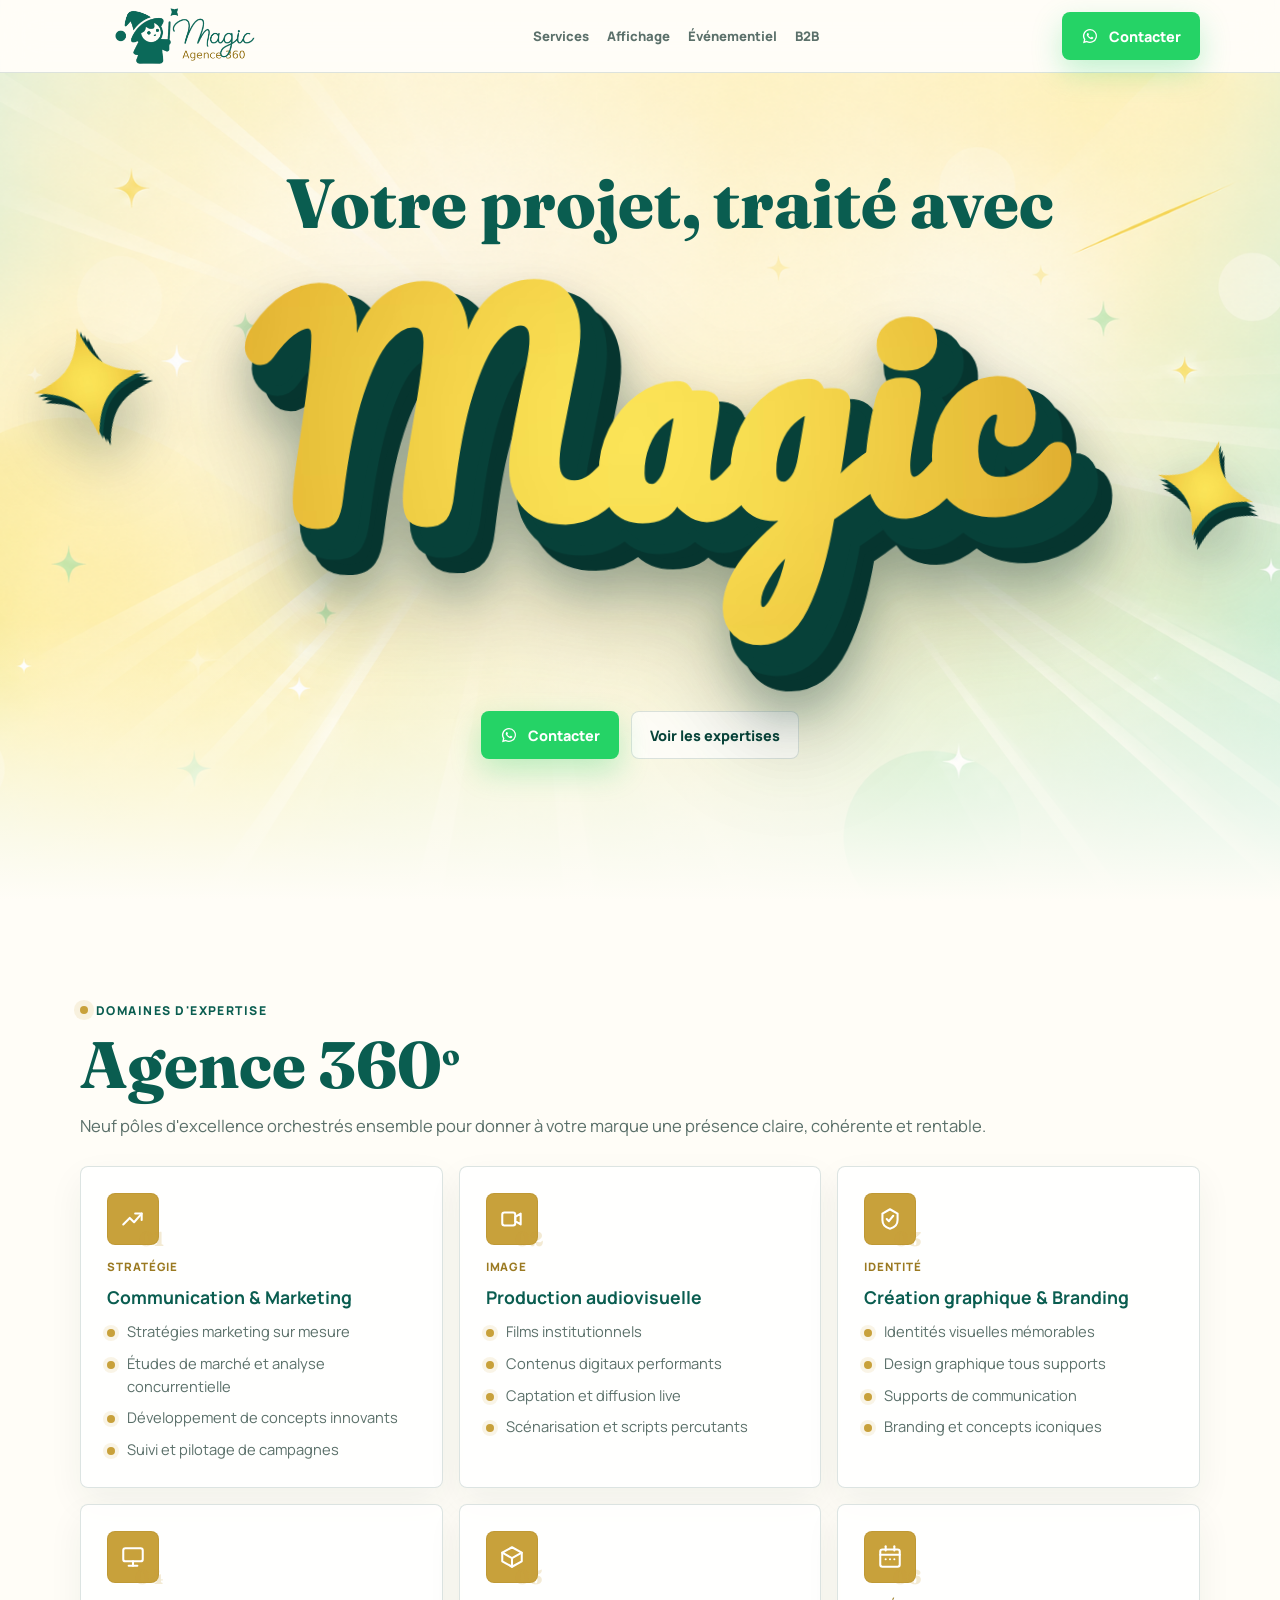
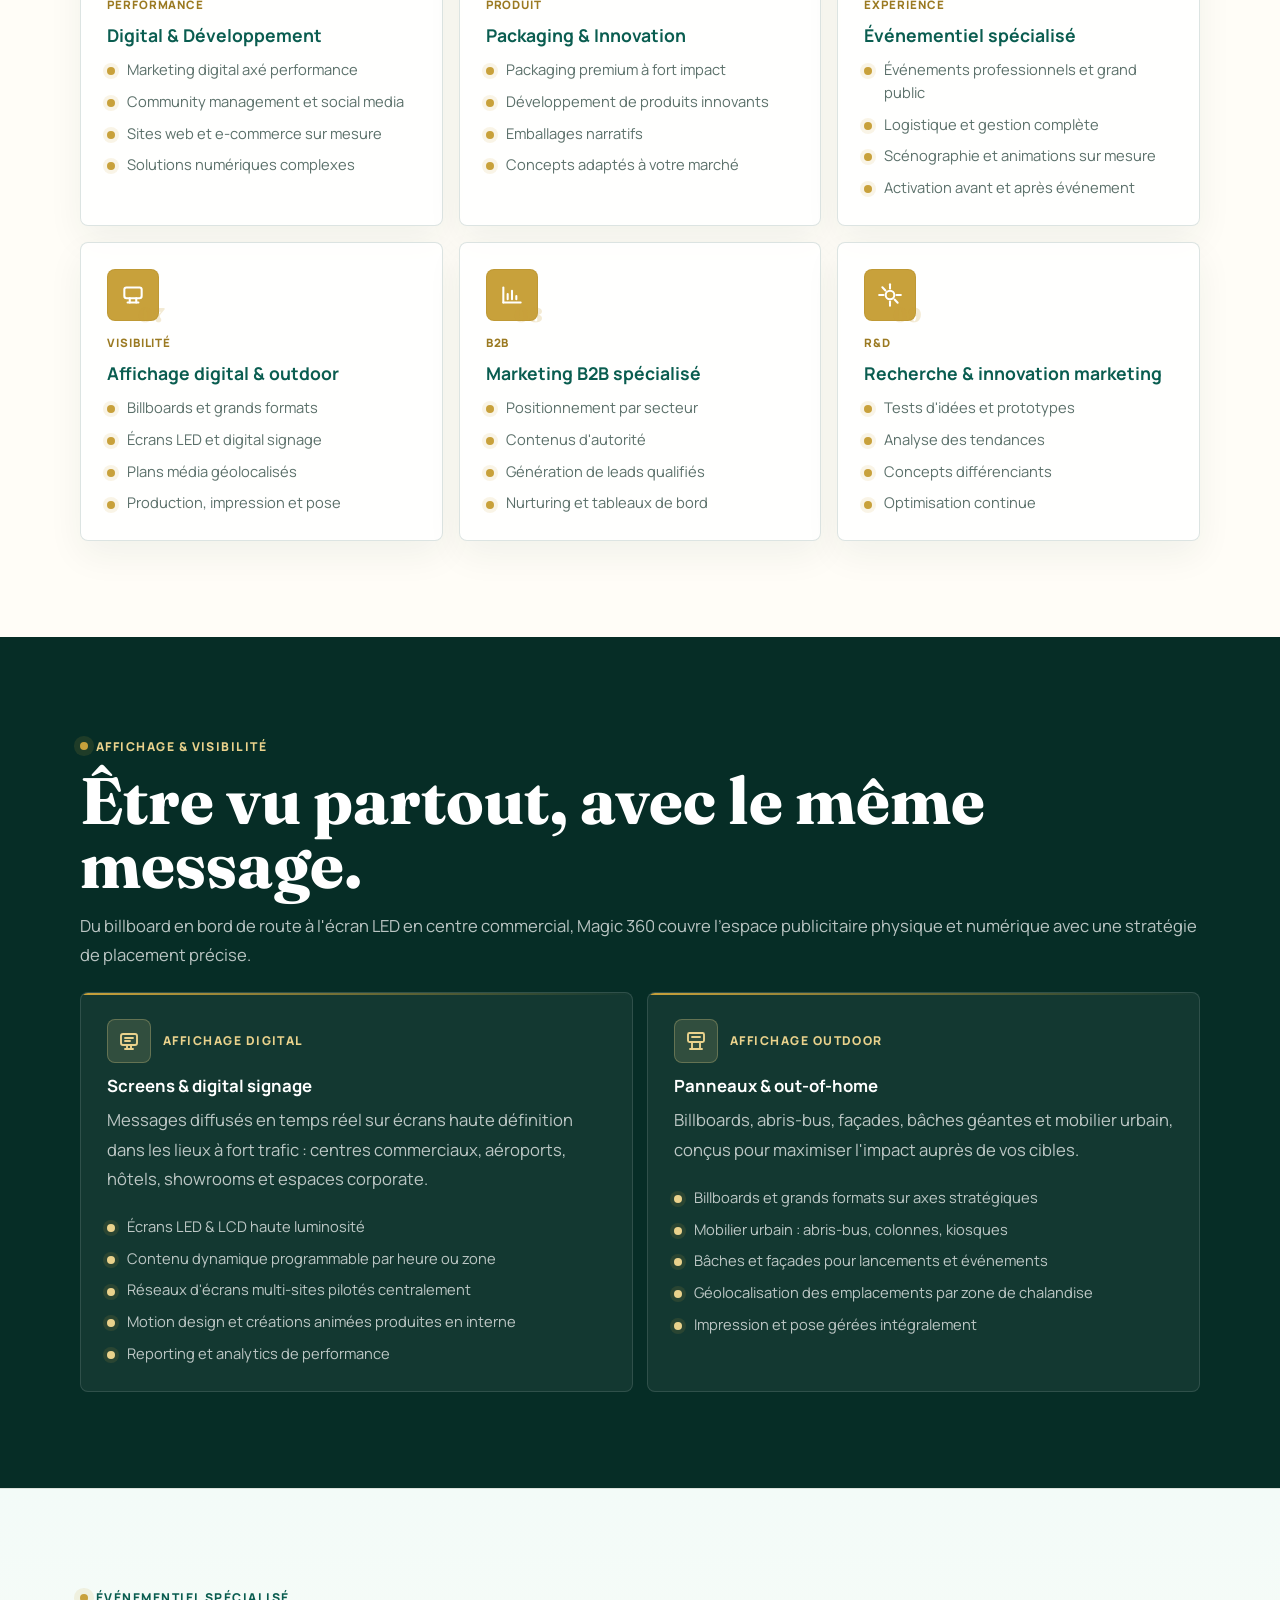
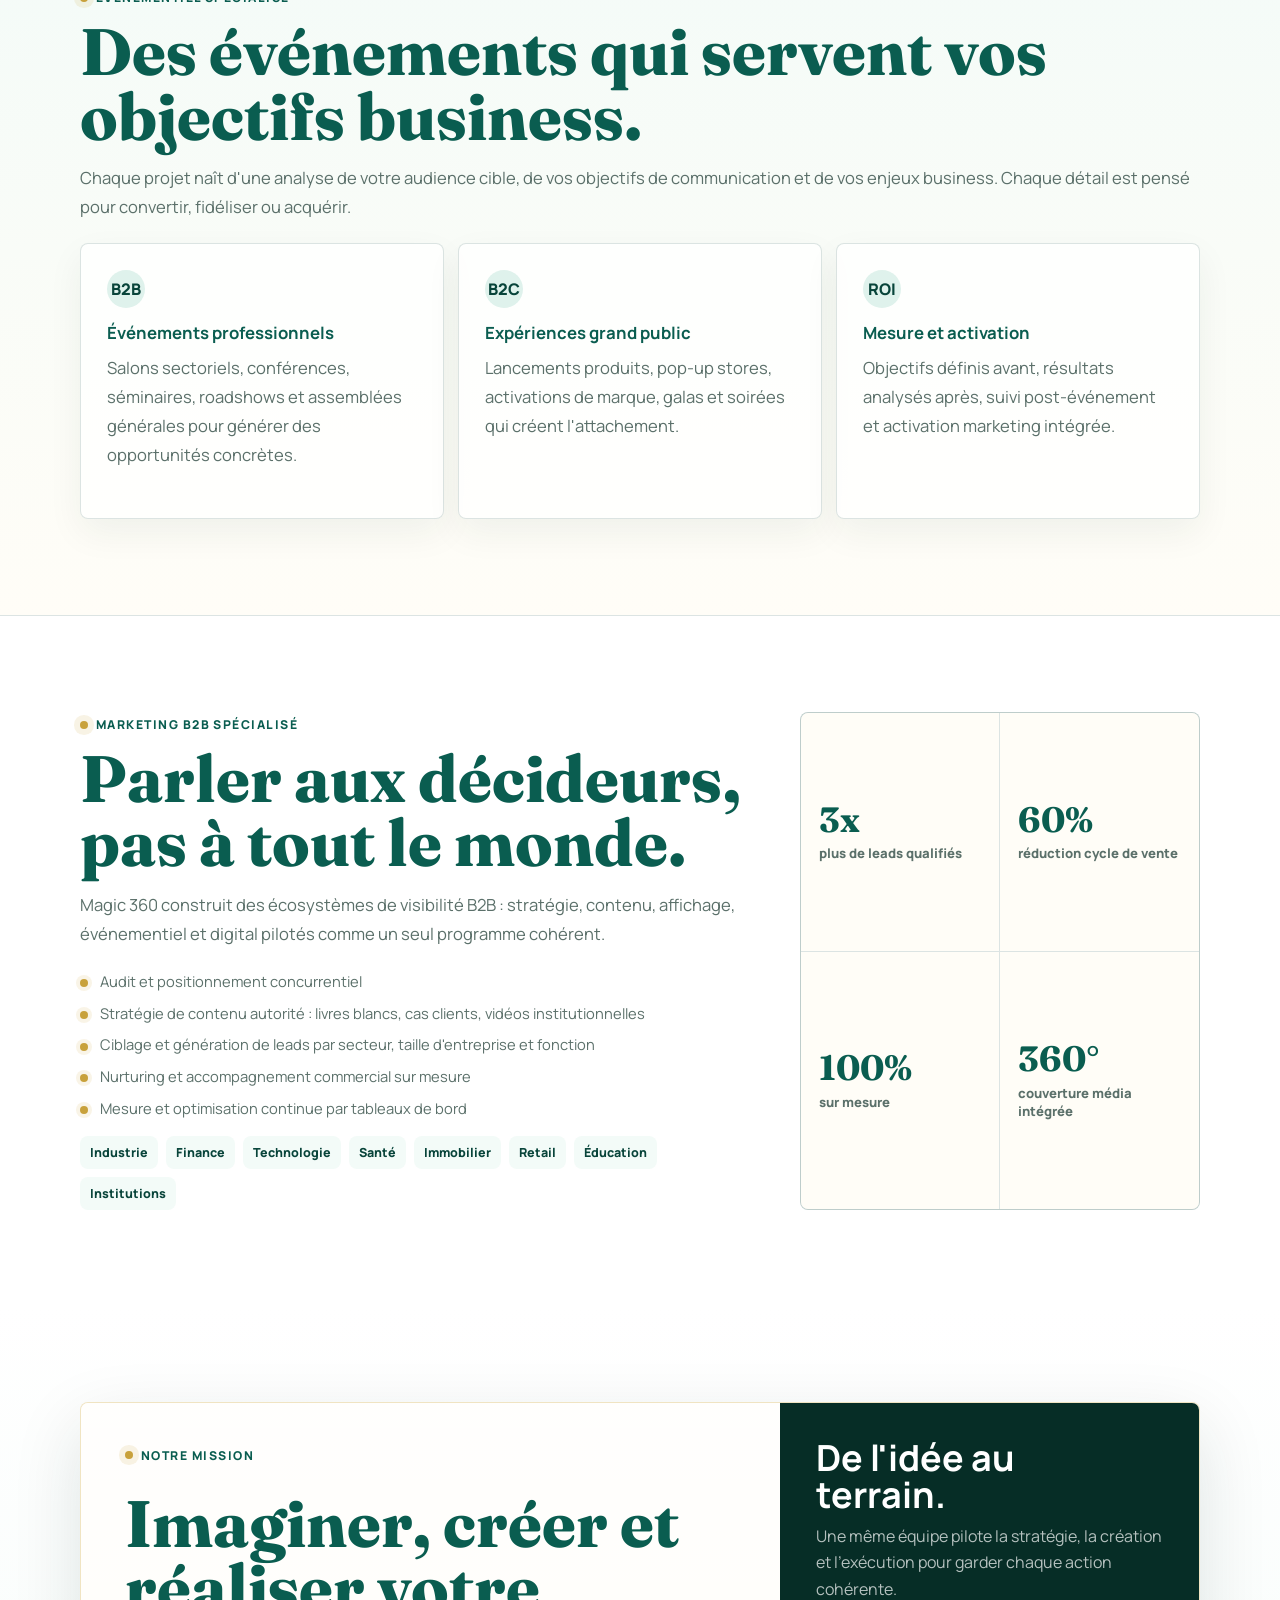
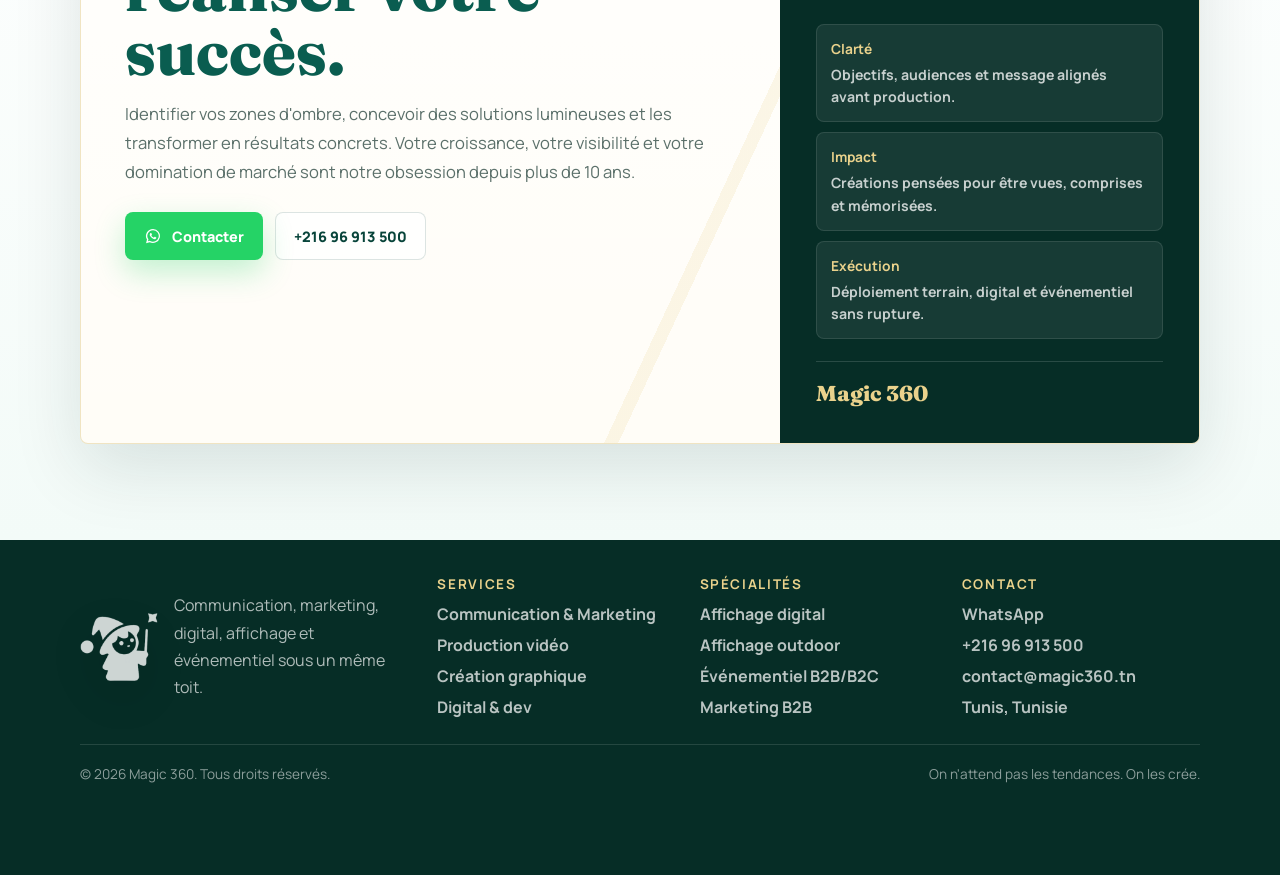
==== index.html @ 53478be8 "Initial Magic agency site" ====
<!DOCTYPE html>
<html lang="fr">
<head>
  <meta charset="UTF-8">
  <meta name="viewport" content="width=device-width, initial-scale=1.0">
  <title>Magic 360 | Agence communication, marketing et événementiel en Tunisie</title>
  <meta name="description" content="Magic 360 accompagne les marques en Tunisie avec communication, marketing, digital, affichage, événementiel, packaging et R&D marketing sous un même toit.">
  <link rel="icon" type="image/png" href="magiclogo.png">
  <link rel="apple-touch-icon" href="magiclogo.png">
  <link rel="preconnect" href="https://fonts.googleapis.com">
  <link rel="preconnect" href="https://fonts.gstatic.com" crossorigin>
  <link href="https://fonts.googleapis.com/css2?family=Fraunces:opsz,wght,SOFT@9..144,500..800,70&family=Manrope:wght@400;500;600;700;800&family=Pacifico&display=swap" rel="stylesheet">
  <style>
    *, *::before, *::after { box-sizing: border-box; }

    :root {
      --green-950: #062d26;
      --green-900: #08443a;
      --green-800: #0a5d50;
      --green-700: #0c7564;
      --green-100: #dff2ec;
      --green-50: #f3fbf8;
      --gold-700: #9b7a22;
      --gold-500: #c8a13b;
      --gold-300: #ead28c;
      --cream: #fffaf0;
      --paper: #fffdf7;
      --ink: #12211e;
      --muted: #5b706a;
      --line: rgba(8, 68, 58, .14);
      --shadow: 0 20px 60px rgba(6, 45, 38, .12);
      --radius: 8px;
      --wrap: min(1120px, calc(100% - 32px));
    }

    html { scroll-behavior: smooth; }

    body {
      margin: 0;
      font-family: "Manrope", sans-serif;
      color: var(--ink);
      background:
        linear-gradient(90deg, rgba(8, 68, 58, .035) 1px, transparent 1px),
        linear-gradient(180deg, #fffef9 0%, #f6fbf7 100%);
      background-size: 26px 26px, auto;
      overflow-x: hidden;
    }

    a { color: inherit; }

    .skip-link {
      position: absolute;
      left: 16px;
      top: -100px;
      z-index: 100;
      background: var(--green-900);
      color: white;
      padding: 10px 12px;
      border-radius: var(--radius);
      transition: top .2s ease;
    }

    .skip-link:focus { top: 16px; }

    .topbar {
      position: sticky;
      top: 0;
      z-index: 50;
      background: rgba(255, 253, 247, .86);
      border-bottom: 1px solid var(--line);
      backdrop-filter: blur(18px);
    }

    .nav {
      width: var(--wrap);
      margin: 0 auto;
      min-height: 72px;
      display: flex;
      align-items: center;
      justify-content: space-between;
      gap: 14px;
    }

    .brand {
      display: inline-flex;
      align-items: center;
      text-decoration: none;
      min-width: 0;
    }

    .brand img {
      width: clamp(132px, 18vw, 210px);
      height: auto;
      max-height: 64px;
      object-fit: contain;
      flex: 0 0 auto;
    }

    .brand-mark {
      width: 58px;
      height: 58px;
      display: grid;
      place-items: center;
      border-radius: 50%;
      background: var(--green-900);
      color: var(--gold-300);
      font-family: "Fraunces", serif;
      font-size: 1.4rem;
      font-weight: 850;
      box-shadow: 0 10px 22px rgba(6, 45, 38, .13);
      flex: 0 0 auto;
    }

    .nav-links { display: none; }

    .btn {
      display: inline-flex;
      align-items: center;
      justify-content: center;
      gap: 10px;
      min-height: 48px;
      padding: 0 18px;
      border-radius: var(--radius);
      border: 1px solid transparent;
      font-weight: 800;
      font-size: .9rem;
      text-decoration: none;
      transition: transform .2s ease, box-shadow .2s ease, background .2s ease;
      white-space: nowrap;
    }

    .btn:hover { transform: translateY(-2px); }

    .btn-whatsapp {
      color: white;
      background: #25d366;
      box-shadow: 0 12px 30px rgba(37, 211, 102, .28);
    }

    .btn-whatsapp:hover {
      background: #1fbd5c;
      box-shadow: 0 16px 34px rgba(37, 211, 102, .34);
    }

    .wa-icon {
      display: block;
      width: 18px;
      height: 18px;
      flex: 0 0 18px;
      fill: currentColor;
    }

    .btn-gold {
      color: var(--green-950);
      background: linear-gradient(135deg, #f2da91, var(--gold-500));
      box-shadow: 0 14px 30px rgba(200, 161, 59, .22);
    }

    .btn-ghost {
      color: var(--green-900);
      border-color: var(--line);
      background: rgba(255, 255, 255, .72);
    }

    .shine {
      position: relative;
      overflow: hidden;
    }

    .shine::after {
      content: "";
      position: absolute;
      inset: -40% auto -40% -70%;
      width: 44%;
      transform: rotate(18deg);
      background: linear-gradient(90deg, transparent, rgba(255, 255, 255, .58), transparent);
      animation: sweep 4.6s ease-in-out infinite;
    }

    @keyframes sweep {
      0%, 55% { left: -70%; }
      82%, 100% { left: 130%; }
    }

    .section {
      padding: 72px 0;
      position: relative;
    }

    .wrap {
      width: var(--wrap);
      margin: 0 auto;
      position: relative;
    }

    .eyebrow {
      display: inline-flex;
      align-items: center;
      gap: 8px;
      margin: 0 0 14px;
      color: var(--green-800);
      font-size: .76rem;
      font-weight: 900;
      letter-spacing: .12em;
      text-transform: uppercase;
    }

    .eyebrow::before {
      content: "";
      width: 8px;
      height: 8px;
      border-radius: 50%;
      background: var(--gold-500);
      box-shadow: 0 0 0 6px rgba(200, 161, 59, .13);
    }

    .hero .eyebrow {
      color: #d62828;
    }

    .hero .eyebrow::before {
      content: "1er";
      display: grid;
      place-items: center;
      width: 30px;
      height: 30px;
      background: #d62828;
      color: var(--cream);
      font-family: "Fraunces", serif;
      font-size: .7rem;
      font-weight: 850;
      letter-spacing: 0;
      text-transform: none;
      box-shadow: 0 0 0 6px rgba(214, 40, 40, .12);
    }

    h1, h2, h3, p { margin-top: 0; }

    h1, h2, .display {
      font-family: "Fraunces", serif;
      letter-spacing: 0;
      color: var(--green-800);
    }

    h1 {
      margin-bottom: 18px;
      font-size: clamp(2.8rem, 12vw, 6.4rem);
      line-height: .94;
      font-weight: 800;
      max-width: 100%;
      overflow-wrap: break-word;
    }

    h1 span {
      color: var(--green-800);
      position: relative;
      display: inline-block;
    }

    h1 span::after {
      content: "";
      position: absolute;
      left: .08em;
      right: .02em;
      bottom: .04em;
      height: .16em;
      z-index: -1;
      background: linear-gradient(90deg, rgba(234, 210, 140, .85), rgba(234, 210, 140, .18));
    }

    .hero-title {
      display: grid;
      justify-items: center;
      gap: 14px;
      perspective: 900px;
    }

    .hero-title-line {
      color: var(--green-800);
      font-size: clamp(2rem, 7vw, 4.35rem);
      display: inline-flex;
      flex-wrap: wrap;
      justify-content: center;
      gap: .18em;
    }

    .hero-title-line::after,
    .hero-title-part::after,
    .magic-stage::after,
    .magic-motion::after,
    .magic-object::after,
    .magic-shape::after { display: none; }

    .hero-title-part {
      color: var(--green-800);
      opacity: 0;
      transform: translateY(10px);
      animation: titlePartIn .48s cubic-bezier(.16, 1, .3, 1) forwards;
    }

    .hero-title-part:nth-child(1) { animation-delay: .5s; }
    .hero-title-part:nth-child(2) { animation-delay: .96s; }

    .magic-stage {
      display: inline-grid;
      width: min-content;
      position: relative;
      transform-style: preserve-3d;
      transform: rotate3d(1, -1, 0, 0deg) translate3d(0, 0, 0);
      filter: drop-shadow(0 30px 32px rgba(6, 45, 38, .16));
      justify-self: center;
    }

    .magic-motion {
      display: block;
      transform-style: preserve-3d;
      transition: transform .22s ease-out;
      z-index: 2;
    }

    .magic-object {
      display: block;
      width: min(840px, 94vw);
      transform: translateZ(64px) rotate(-1deg);
      transform-origin: 50% 70%;
      animation: magicFloat 5.8s ease-in-out infinite;
      z-index: 2;
    }

    .magic-svg {
      display: block;
      width: 100%;
      height: auto;
      overflow: visible;
      filter:
        drop-shadow(0 22px 18px rgba(6, 45, 38, .18))
        drop-shadow(0 46px 52px rgba(6, 45, 38, .13));
    }

    .magic-svg text {
      font-family: "Pacifico", "Fraunces", cursive;
      font-size: 168px;
      letter-spacing: .01em;
      text-anchor: middle;
      paint-order: stroke fill;
      stroke-linecap: round;
      stroke-linejoin: round;
    }

    .magic-depth {
      fill: #06352f;
      stroke: #06352f;
      stroke-width: 13px;
      opacity: 1;
    }

    .magic-depth-mid {
      fill: #074139;
      stroke: #074139;
      stroke-width: 12px;
      opacity: 1;
    }

    .magic-front {
      fill: url(#magic-word-texture);
      stroke: none;
      stroke-width: 0;
      opacity: 1;
    }

    .magic-write {
      display: none;
      fill: none;
      stroke: var(--gold-500);
      stroke-width: 12px;
      stroke-linecap: round;
      stroke-linejoin: round;
      stroke-dasharray: 1800;
      stroke-dashoffset: 1800;
      filter: drop-shadow(0 8px 10px rgba(6, 45, 38, .14));
      animation: magicWrite 1.55s cubic-bezier(.68, 0, .18, 1) .12s forwards;
    }

    .magic-write-sweep {
      transform-box: fill-box;
      transform-origin: left center;
      transform: scaleX(0);
      animation: magicHandWrite 2.15s cubic-bezier(.55, 0, .16, 1) .18s forwards;
    }

    .magic-write-edge {
      transform-box: fill-box;
      transform-origin: left center;
      transform: translateX(-56px);
      animation: magicWriteEdge 2.15s cubic-bezier(.55, 0, .16, 1) .18s forwards;
    }

    .magic-dot-reveal {
      fill: white;
      opacity: 0;
      transform-box: fill-box;
      transform-origin: center;
      transform: scale(.25);
      animation: magicDotIn .24s cubic-bezier(.16, 1, .3, 1) 2.28s forwards;
    }

    .magic-fill-reveal {
      transform-box: fill-box;
      transform-origin: left center;
      transform: scaleX(1);
    }

    .magic-highlight {
      fill: none;
      stroke: rgba(255, 255, 255, .18);
      stroke-width: 3px;
      transform: translate(-3px, -5px);
    }

    .magic-edge {
      fill: none;
      stroke: var(--gold-500);
      stroke-width: 5px;
      transform: translate(-5px, -7px);
    }

    .magic-shape {
      position: absolute;
      display: block;
      color: var(--green-800);
      filter:
        drop-shadow(3px 4px 0 #08483f)
        drop-shadow(6px 8px 0 #06352f)
        drop-shadow(0 22px 24px rgba(6, 45, 38, .18));
      pointer-events: none;
      z-index: 1;
    }

    .magic-shape svg {
      display: block;
      width: 100%;
      height: 100%;
      overflow: visible;
    }

    .magic-shape path:not([fill]),
    .magic-shape circle {
      fill: currentColor;
    }

    .magic-shape-star {
      left: -2%;
      top: 18%;
      width: clamp(76px, 10vw, 132px);
      height: clamp(76px, 10vw, 132px);
      opacity: 0;
      transform:
        translateZ(76px)
        rotate(-12deg);
      animation:
        starAppearLeft .52s cubic-bezier(.16, 1, .3, 1) 1.5s forwards,
        starFloatLeft 4.8s ease-in-out 2.02s infinite;
    }

    .magic-shape-circle {
      right: -3%;
      top: 48%;
      width: clamp(70px, 9vw, 118px);
      height: clamp(70px, 9vw, 118px);
      opacity: 0;
      transform:
        translateZ(62px)
        rotate(16deg);
      animation:
        starAppearRight .52s cubic-bezier(.16, 1, .3, 1) 1.58s forwards,
        starFloatRight 5.4s ease-in-out 2.1s infinite;
    }

    @keyframes magicFloat {
      0%, 100% { transform: translateZ(64px) rotate(-1deg) translateY(0); }
      50% { transform: translateZ(64px) rotate(.6deg) translateY(-6px); }
    }

    @keyframes magicWrite {
      to { stroke-dashoffset: 0; }
    }

    @keyframes magicHandWrite {
      to { transform: scaleX(1); }
    }

    @keyframes magicWriteEdge {
      to { transform: translateX(716px); }
    }

    @keyframes magicDotIn {
      to {
        opacity: 1;
        transform: scale(1);
      }
    }

    @keyframes magicFillReveal {
      to { transform: scaleX(1); }
    }

    @keyframes titlePartIn {
      to {
        opacity: 1;
        transform: translateY(0);
      }
    }

    @keyframes starAppearLeft {
      from {
        opacity: 0;
        transform: translateZ(76px) rotate(-96deg) translateY(18px) scale(.38);
      }
      to {
        opacity: 1;
        transform: translateZ(76px) rotate(-12deg) translateY(0) scale(1);
      }
    }

    @keyframes starAppearRight {
      from {
        opacity: 0;
        transform: translateZ(62px) rotate(110deg) translateY(18px) scale(.38);
      }
      to {
        opacity: 1;
        transform: translateZ(62px) rotate(16deg) translateY(0) scale(1);
      }
    }



    @keyframes starFloatLeft {
      0%, 100% { transform: translateZ(76px) rotate(-12deg) translateY(0) scale(1); }
      50% { transform: translateZ(76px) rotate(-5deg) translateY(-8px) scale(1.04); }
    }

    @keyframes starFloatRight {
      0%, 100% { transform: translateZ(62px) rotate(16deg) translateY(0) scale(1); }
      50% { transform: translateZ(62px) rotate(9deg) translateY(7px) scale(1.03); }
    }

    h2 {
      margin-bottom: 14px;
      font-size: clamp(2rem, 8vw, 4.1rem);
      line-height: .98;
      font-weight: 760;
    }

    h3 {
      margin-bottom: 10px;
      font-size: 1.05rem;
      line-height: 1.25;
      color: var(--green-800);
    }

    h2 sup {
      font-size: .45em;
      vertical-align: super;
      line-height: 0;
    }

    .lead {
      margin-bottom: 22px;
      color: var(--muted);
      font-size: 1.04rem;
      line-height: 1.75;
    }

    .hero {
      --hero-tilt-x: 0deg;
      --hero-tilt-y: 0deg;
      position: relative;
      padding: 44px 0 58px;
      overflow: hidden;
      background: url("assets/hero-magic-bg.png") center / cover no-repeat;
    }

    .hero::before {
      content: "";
      position: absolute;
      inset: 0;
      background: rgba(255, 253, 247, .12);
      z-index: -2;
    }

    .hero::after {
      content: "";
      position: absolute;
      left: 0;
      right: 0;
      bottom: 0;
      height: 34%;
      background: linear-gradient(180deg, rgba(255, 253, 247, 0), var(--paper));
      pointer-events: none;
      z-index: 0;
    }

    .hero-grid {
      max-width: 1120px;
      text-align: center;
      position: relative;
      z-index: 1;
    }

    .hero-grid > * { min-width: 0; }

    .hero-copy .lead {
      max-width: 650px;
      margin-left: auto;
      margin-right: auto;
      font-size: clamp(1rem, 2.5vw, 1.2rem);
    }

    .hero-actions {
      display: grid;
      gap: 12px;
      margin: 26px 0 22px;
      justify-content: center;
    }

    .hero .hero-actions {
      margin-top: 64px;
    }

    .hero .hero-actions .btn {
      animation: heroCtaIn .62s cubic-bezier(.16, 1, .3, 1) backwards;
    }

    .hero .hero-actions .btn:nth-child(1) {
      animation-delay: 1.85s;
    }

    .hero .hero-actions .btn:nth-child(2) {
      animation-delay: 2.02s;
    }

    @keyframes heroCtaIn {
      from {
        opacity: 0;
        transform: translateY(18px) scale(.96);
      }
    }

    @media (max-width: 719px) {
      .hero {
        padding: 38px 0 50px;
      }

      .hero .hero-actions {
        display: flex;
        flex-wrap: nowrap;
        gap: 8px;
        margin-top: 46px;
      }

      .hero .hero-actions .btn {
        min-height: 44px;
        padding: 0 12px;
        font-size: .78rem;
        flex: 1 1 0;
        min-width: 0;
      }
    }

    .grid {
      display: grid;
      gap: 14px;
    }

    .card {
      border: 1px solid var(--line);
      border-radius: var(--radius);
      background: rgba(255, 255, 255, .76);
      box-shadow: 0 14px 36px rgba(6, 45, 38, .06);
    }

    .singular {
      background:
        linear-gradient(180deg, #fffdf7, var(--green-50));
      border-top: 1px solid var(--line);
    }

    .split {
      display: grid;
      gap: 24px;
      align-items: start;
    }

    .pills {
      display: flex;
      flex-wrap: wrap;
      gap: 8px;
      margin-top: 22px;
    }

    .pill {
      padding: 8px 10px;
      border: 1px solid rgba(10, 117, 100, .18);
      border-radius: 999px;
      background: rgba(255, 255, 255, .74);
      color: var(--green-900);
      font-size: .78rem;
      font-weight: 800;
    }

    .quote-card {
      padding: 22px;
      background: var(--green-900);
      color: white;
      position: relative;
      overflow: hidden;
    }

    .quote-card::before {
      content: "";
      position: absolute;
      inset: 0;
      background:
        linear-gradient(120deg, transparent 0 42%, rgba(234, 210, 140, .16) 42% 43%, transparent 43%),
        radial-gradient(circle at 100% 0, rgba(234, 210, 140, .18), transparent 35%);
    }

    .quote-card > * { position: relative; }

    .quote-card p {
      margin-bottom: 18px;
      font-family: "Fraunces", serif;
      font-size: clamp(1.55rem, 7vw, 2.4rem);
      line-height: 1.08;
    }

    .quote-card span {
      color: rgba(255, 255, 255, .66);
      font-weight: 700;
      line-height: 1.6;
    }

    .services {
      background: var(--paper);
    }

    .service-stories {
      display: grid;
      gap: 16px;
      margin-top: 26px;
    }

    .service-story {
      display: grid;
      gap: 14px;
      align-content: start;
      min-height: 100%;
      padding: 22px;
      border: 1px solid var(--line);
      border-radius: var(--radius);
      background: rgba(255, 255, 255, .82);
      box-shadow: 0 14px 36px rgba(6, 45, 38, .06);
      overflow: hidden;
    }

    .service-icon {
      width: 52px;
      height: 52px;
      display: inline-grid;
      place-items: center;
      border-radius: var(--radius);
      background: var(--gold-500);
      color: white;
      border: 1px solid rgba(155, 122, 34, .2);
      position: relative;
    }

    .service-icon::after {
      content: attr(data-num);
      position: absolute;
      right: -6px;
      bottom: -7px;
      color: rgba(200, 161, 59, .22);
      font-family: "Fraunces", serif;
      font-size: 1.25rem;
      font-weight: 900;
    }

    .service-icon svg {
      width: 26px;
      height: 26px;
      stroke: currentColor;
      stroke-width: 1.9;
      fill: none;
      stroke-linecap: round;
      stroke-linejoin: round;
    }

    .service-story h3 {
      margin-bottom: 0;
      font-size: 1.1rem;
    }

    .service-copy {
      display: grid;
      gap: 12px;
    }

    .service-kicker {
      color: var(--gold-700);
      font-size: .72rem;
      font-weight: 900;
      text-transform: uppercase;
      letter-spacing: .08em;
    }

    .service-copy ul,
    .check-list {
      margin: 0;
      padding: 0;
      list-style: none;
      display: grid;
      gap: 9px;
      color: var(--muted);
      line-height: 1.55;
      font-size: .92rem;
    }

    .service-copy li,
    .check-list li {
      position: relative;
      padding-left: 20px;
    }

    .service-copy li::before,
    .check-list li::before {
      content: "";
      position: absolute;
      left: 0;
      top: .62em;
      width: 8px;
      height: 8px;
      border-radius: 50%;
      background: var(--gold-500);
      box-shadow: 0 0 0 4px rgba(200, 161, 59, .12);
    }

    @media (max-width: 719px) {
      .service-stories {
        display: flex;
        gap: 12px;
        width: 100vw;
        margin-left: calc(50% - 50vw);
        margin-right: calc(50% - 50vw);
        padding: 8px 14vw 22px;
        overflow-x: auto;
        scroll-snap-type: x mandatory;
        scroll-padding-inline: 14vw;
        -webkit-overflow-scrolling: touch;
        scrollbar-width: none;
      }

      .service-stories::-webkit-scrollbar {
        display: none;
      }

      .service-story {
        flex: 0 0 72vw;
        max-width: 320px;
        min-height: 100%;
        scroll-snap-align: center;
        transform: scale(.88);
        opacity: .68;
        transition: transform .24s ease, opacity .24s ease, box-shadow .24s ease;
      }

      .service-story.is-active {
        transform: scale(1);
        opacity: 1;
        box-shadow: 0 18px 44px rgba(6, 45, 38, .13);
      }
    }

    .band {
      background: var(--green-950);
      color: white;
      overflow: hidden;
    }

    .band h2,
    .band h3 { color: white; }

    .band .lead,
    .band .check-list { color: rgba(255, 255, 255, .72); }

    .band .eyebrow { color: var(--gold-300); }

    .band-grid {
      display: grid;
      gap: 14px;
    }

    .panel {
      padding: 22px;
      border: 1px solid rgba(255, 255, 255, .12);
      border-radius: var(--radius);
      background: rgba(255, 255, 255, .055);
      position: relative;
      overflow: hidden;
    }

    .panel::after {
      content: "";
      position: absolute;
      top: 0;
      left: 0;
      right: 0;
      height: 2px;
      background: linear-gradient(90deg, var(--gold-500), transparent);
    }

    .panel .check-list li::before { background: var(--gold-300); }

    .panel-head {
      display: flex;
      align-items: center;
      gap: 12px;
      margin-bottom: 12px;
    }

    .visibility-icon {
      width: 44px;
      height: 44px;
      display: inline-grid;
      place-items: center;
      flex: 0 0 auto;
      border-radius: var(--radius);
      background: rgba(234, 210, 140, .14);
      border: 1px solid rgba(234, 210, 140, .28);
      color: var(--gold-300);
    }

    .visibility-icon svg {
      width: 24px;
      height: 24px;
      stroke: currentColor;
      stroke-width: 1.9;
      fill: none;
      stroke-linecap: round;
      stroke-linejoin: round;
    }

    .panel-label {
      color: var(--gold-300);
      font-weight: 900;
      font-size: .76rem;
      letter-spacing: .12em;
      text-transform: uppercase;
    }

    @media (max-width: 719px) {
      .band-grid {
        display: flex;
        gap: 12px;
        width: 100vw;
        margin-left: calc(50% - 50vw);
        margin-right: calc(50% - 50vw);
        padding: 8px 16px 22px;
        overflow-x: auto;
        scroll-snap-type: x mandatory;
        scroll-padding-inline: 16px;
        -webkit-overflow-scrolling: touch;
        scrollbar-width: none;
      }

      .band-grid::-webkit-scrollbar {
        display: none;
      }

      .band-grid .panel {
        flex: 0 0 calc(100vw - 48px);
        width: calc(100vw - 48px);
        min-width: calc(100vw - 48px);
        max-width: 430px;
        scroll-snap-align: start;
        transform: scale(.94);
        transform-origin: left center;
        opacity: .68;
        transition: transform .24s ease, opacity .24s ease, box-shadow .24s ease;
      }

      .band-grid .panel.is-active {
        transform: scale(1) !important;
        opacity: 1 !important;
        box-shadow: 0 18px 44px rgba(0, 0, 0, .18);
      }
    }

    .events {
      background:
        linear-gradient(180deg, var(--green-50), #fffdf7);
      border-top: 1px solid var(--line);
    }

    .feature-card {
      padding: 20px;
      min-height: 100%;
    }

    .feature-num {
      display: inline-grid;
      place-items: center;
      width: 38px;
      height: 38px;
      margin-bottom: 14px;
      border-radius: 50%;
      background: var(--green-100);
      color: var(--green-900);
      font-weight: 900;
    }

    .b2b {
      background: #fff;
      border-top: 1px solid var(--line);
    }

    .b2b .stats-card {
      align-self: stretch;
      height: 100%;
    }

    .b2b .stat {
      display: grid;
      align-content: center;
    }

    .sector-list {
      display: flex;
      flex-wrap: wrap;
      gap: 8px;
      margin-top: 16px;
    }

    .sector-list span {
      padding: 8px 10px;
      border-radius: var(--radius);
      background: var(--green-50);
      color: var(--green-900);
      font-size: .78rem;
      font-weight: 800;
    }

    .stats-card {
      display: grid;
      gap: 1px;
      overflow: hidden;
      border: 1px solid var(--line);
      border-radius: var(--radius);
      background: var(--line);
    }

    .stat {
      padding: 18px;
      background: var(--paper);
    }

    .stat strong {
      display: block;
      color: var(--green-800);
      font-family: "Fraunces", serif;
      font-size: 2.2rem;
      line-height: 1;
    }

    .stat span {
      display: block;
      margin-top: 7px;
      color: var(--muted);
      font-weight: 800;
      font-size: .82rem;
    }

    .why {
      background: var(--paper);
      border-top: 1px solid var(--line);
    }

    .why-list {
      display: grid;
      gap: 12px;
    }

    .why-item {
      padding: 18px;
      border-radius: var(--radius);
      background: white;
      border: 1px solid var(--line);
    }

    .why-item strong {
      display: block;
      margin-bottom: 6px;
      color: var(--green-900);
      font-size: 1rem;
    }

    .why-item p {
      margin: 0;
      color: var(--muted);
      line-height: 1.6;
      font-size: .92rem;
    }

    .mission {
      padding-bottom: 96px;
      background:
        linear-gradient(180deg, #fff, var(--green-50));
    }

    .mission-box {
      border-radius: var(--radius);
      background: #fffdf7;
      border: 1px solid rgba(200, 161, 59, .28);
      box-shadow: 0 24px 70px rgba(6, 45, 38, .12);
      position: relative;
      overflow: hidden;
    }

    .mission-box::before {
      content: "";
      position: absolute;
      inset: 0;
      background:
        linear-gradient(115deg, transparent 0 58%, rgba(234, 210, 140, .18) 58% 59%, transparent 59%),
        linear-gradient(180deg, rgba(255, 255, 255, .78), transparent);
      pointer-events: none;
    }

    .mission-box > * { position: relative; }

    .mission-grid {
      display: grid;
    }

    .mission-copy {
      padding: 28px;
    }

    .mission-top {
      display: flex;
      align-items: center;
      gap: 14px;
      margin-bottom: 14px;
    }

    .mission-actions {
      display: flex;
      flex-wrap: wrap;
      gap: 12px;
      margin-top: 26px;
    }

    .mission-proof {
      display: grid;
      gap: 22px;
      align-content: space-between;
      min-height: 100%;
      padding: 28px;
      background: var(--green-950);
      color: white;
    }

    .mission-proof h3 {
      color: white;
      max-width: 12ch;
      margin-bottom: 10px;
      font-size: clamp(1.5rem, 5vw, 2.25rem);
      line-height: 1.03;
    }

    .mission-proof p {
      color: rgba(255, 255, 255, .7);
      line-height: 1.65;
      margin-bottom: 0;
    }

    .mission-points {
      display: grid;
      gap: 10px;
    }

    .mission-point {
      padding: 14px;
      border-radius: var(--radius);
      background: rgba(255, 255, 255, .07);
      border: 1px solid rgba(255, 255, 255, .1);
    }

    .mission-point strong {
      display: block;
      color: var(--gold-300);
      margin-bottom: 5px;
      font-size: .86rem;
    }

    .mission-point span {
      color: rgba(255, 255, 255, .76);
      font-size: .88rem;
      line-height: 1.5;
      font-weight: 700;
    }

    .mission-signature {
      padding-top: 18px;
      border-top: 1px solid rgba(255, 255, 255, .14);
      color: var(--gold-300);
      font-family: "Fraunces", serif;
      font-size: 1.35rem;
      font-weight: 800;
    }

    .footer {
      padding: 36px 0 92px;
      background: var(--green-950);
      color: white;
    }

    .footer-grid {
      display: grid;
      gap: 24px;
    }

    .footer-brand {
      display: flex;
      align-items: center;
      gap: 16px;
    }

    .footer-brand img {
      width: 78px;
      flex: 0 0 auto;
      filter: brightness(0) invert(1) drop-shadow(0 14px 24px rgba(0, 0, 0, .18));
      opacity: .8;
    }

    .footer p {
      color: rgba(255, 255, 255, .68);
      line-height: 1.7;
      margin-bottom: 0;
    }

    .footer h3 {
      color: var(--gold-300);
      font-size: .84rem;
      text-transform: uppercase;
      letter-spacing: .12em;
    }

    .footer ul {
      list-style: none;
      margin: 0;
      padding: 0;
      display: grid;
      gap: 9px;
    }

    .footer a {
      text-decoration: none;
      color: rgba(255, 255, 255, .72);
      font-weight: 700;
    }

    .footer-bottom {
      margin-top: 26px;
      padding-top: 20px;
      border-top: 1px solid rgba(255, 255, 255, .12);
      display: grid;
      gap: 8px;
      color: rgba(255, 255, 255, .54);
      font-size: .85rem;
    }

    @media (max-width: 440px) {
      .nav {
        width: 100%;
        padding: 0 12px;
        gap: 8px;
      }

      .brand img { width: 128px; max-height: 54px; }

      .topbar .btn {
        flex: 0 0 46px;
        width: 46px;
        min-height: 44px;
        padding: 0;
        gap: 0;
        font-size: 0;
      }

      .topbar .wa-icon { width: 18px; height: 18px; }

      .footer-brand {
        align-items: flex-start;
      }

      .footer-brand img {
        width: 58px;
      }

      .eyebrow {
        max-width: 100%;
        font-size: .68rem;
        letter-spacing: .08em;
        line-height: 1.45;
      }

      h1 {
        font-size: clamp(2.05rem, 10vw, 2.65rem);
        line-height: .96;
      }

      .lead {
        max-width: 100%;
        font-size: .96rem;
        overflow-wrap: break-word;
      }

    }

    .reveal {
      opacity: 0;
      transform: translateY(18px);
      transition: opacity .55s ease, transform .55s ease;
      transition-delay: var(--reveal-delay, 0s);
    }

    .hero-copy.reveal {
      opacity: 1;
      transform: none;
      transition: none;
    }

    .reveal.is-visible {
      opacity: 1;
      transform: translateY(0);
    }

    @media (min-width: 720px) {
      :root { --wrap: min(1120px, calc(100% - 56px)); }

      .nav-links {
        display: flex;
        align-items: center;
        gap: 18px;
        color: var(--muted);
        font-size: .82rem;
        font-weight: 800;
      }

      .nav-links a {
        text-decoration: none;
      }

      .hero { padding: 56px 0 78px; }
      .hero-actions { display: flex; align-items: center; }
      .hero .hero-actions { margin-top: 84px; }
      .grid.two { grid-template-columns: repeat(2, minmax(0, 1fr)); }
      .grid.three { grid-template-columns: repeat(3, minmax(0, 1fr)); }
      .split { grid-template-columns: 1.05fr .95fr; gap: 44px; }
      .b2b .split {
        grid-template-columns: minmax(0, 1.35fr) minmax(360px, .8fr);
        align-items: stretch;
      }
      .service-stories { grid-template-columns: repeat(3, minmax(0, 1fr)); }
      .band-grid { grid-template-columns: repeat(2, minmax(0, 1fr)); }
      .stats-card { grid-template-columns: repeat(4, 1fr); }
      .b2b .stats-card { grid-template-columns: repeat(2, minmax(0, 1fr)); }
      .footer-grid { grid-template-columns: 1.4fr repeat(3, 1fr); }
      .footer-bottom { grid-template-columns: 1fr auto; align-items: center; }
    }

    @media (min-width: 1020px) {
      .hero {
        min-height: calc(100vh - 72px);
        display: grid;
        align-items: center;
      }

      .hero-grid {
        max-width: 1320px;
      }

      .magic-object {
        width: min(1180px, 96vw);
      }

      .magic-stage {
        transform: translateX(-2.5vw) rotate3d(1, -1, 0, 0deg);
      }

      .section { padding: 96px 0; }
      .panel, .feature-card, .service-story { padding: 26px; }
      .mission-grid { grid-template-columns: minmax(0, 1.25fr) minmax(320px, .75fr); }
      .mission-copy { padding: 44px; }
      .mission-proof { padding: 36px; }
    }

    @media (prefers-reduced-motion: reduce) {
      *, *::before, *::after {
        animation-duration: .01ms !important;
        animation-iteration-count: 1 !important;
        scroll-behavior: auto !important;
        transition-duration: .01ms !important;
      }
    }
  </style>
</head>
<body>
  <a class="skip-link" href="#main">Aller au contenu</a>

  <header class="topbar">
    <nav class="nav" aria-label="Navigation principale">
      <a class="brand" href="#top" aria-label="Magic 360 accueil">
        <img src="nav.png" alt="Magic Agence 360">
      </a>
      <div class="nav-links" aria-label="Sections">
        <a href="#services">Services</a>
        <a href="#affichage">Affichage</a>
        <a href="#events">Événementiel</a>
        <a href="#b2b">B2B</a>
      </div>
      <a class="btn btn-whatsapp shine" href="https://wa.me/21696913500?text=Bonjour%20Magic%20360%2C%20je%20veux%20parler%20de%20mon%20projet" target="_blank" rel="noopener" aria-label="Contacter">
        <svg class="wa-icon" viewBox="0 0 24 24" aria-hidden="true" focusable="false"><path d="M12.04 2.5a9.43 9.43 0 0 0-8.09 14.28L2.75 21.5l4.86-1.14A9.43 9.43 0 1 0 12.04 2.5Zm0 1.8a7.63 7.63 0 1 1-3.89 14.2l-.35-.2-2.49.58.62-2.39-.22-.37A7.63 7.63 0 0 1 12.04 4.3Zm-3.1 3.86c-.14 0-.37.05-.56.27-.2.22-.75.73-.75 1.78 0 1.04.77 2.05.88 2.19.11.15 1.49 2.38 3.69 3.23 1.83.71 2.2.57 2.6.54.4-.04 1.29-.52 1.47-1.03.18-.5.18-.93.13-1.02-.05-.1-.2-.15-.41-.25-.22-.11-1.29-.64-1.49-.71-.2-.08-.34-.11-.49.1-.14.22-.56.71-.68.85-.13.14-.25.16-.47.05-.21-.11-.91-.33-1.73-1.07-.64-.57-1.07-1.27-1.2-1.49-.13-.21-.01-.33.1-.44.1-.1.22-.25.32-.38.11-.12.15-.21.22-.35.07-.15.04-.27-.02-.38-.05-.11-.49-1.18-.67-1.61-.17-.42-.35-.36-.49-.37h-.42Z"/></svg>
        <span>Contacter</span>
      </a>
    </nav>
  </header>

  <main id="main">
    <section class="hero" id="top">
      <div class="wrap hero-grid">
        <div class="hero-copy reveal">
          <h1 class="hero-title">
            <span class="hero-title-line">
              <span class="hero-title-part">Votre projet,</span>
              <span class="hero-title-part">traité avec</span>
            </span>
            <span class="magic-stage" aria-label="Magic">
              <span class="magic-shape magic-shape-star" aria-hidden="true">
                <svg viewBox="0 0 100 100" focusable="false">
                  <defs>
                    <pattern id="magic-star-texture-left" patternUnits="userSpaceOnUse" x="0" y="0" width="100" height="100">
                      <image href="assets/magic-word-texture.avif" x="0" y="0" width="100" height="100" preserveAspectRatio="xMidYMid slice"></image>
                    </pattern>
                  </defs>
                  <path fill="url(#magic-star-texture-left)" d="M50 7 C56 34 66 44 93 50 C66 56 56 66 50 93 C44 66 34 56 7 50 C34 44 44 34 50 7Z"></path>
                </svg>
              </span>
              <span class="magic-motion">
                <span class="magic-object">
                  <svg class="magic-svg" viewBox="0 0 720 230" role="img" aria-label="Magic" focusable="false">
                    <defs>
                      <pattern id="magic-word-texture" patternUnits="userSpaceOnUse" x="0" y="0" width="720" height="230">
                        <image href="assets/magic-word-texture.avif" x="0" y="0" width="720" height="230" preserveAspectRatio="xMidYMid slice"></image>
                      </pattern>
                      <mask id="magic-handwriting-mask" maskUnits="userSpaceOnUse" x="-60" y="-80" width="840" height="390">
                        <rect x="-60" y="-80" width="840" height="390" fill="black"></rect>
                        <rect class="magic-write-sweep" x="-40" y="-70" width="812" height="370" rx="80" fill="white"></rect>
                        <ellipse class="magic-write-edge" cx="0" cy="124" rx="64" ry="190" fill="white"></ellipse>
                        <circle class="magic-dot-reveal" cx="626" cy="78" r="34"></circle>
                      </mask>
                    </defs>
                    <g mask="url(#magic-handwriting-mask)">
                      <text class="magic-depth" x="360" y="166" transform="translate(18 22)">Magic</text>
                      <text class="magic-depth-mid" x="360" y="166" transform="translate(10 13)">Magic</text>
                      <text class="magic-front" x="360" y="166">Magic</text>
                    </g>
                  </svg>
                </span>
              </span>
              <span class="magic-shape magic-shape-circle" aria-hidden="true">
                <svg viewBox="0 0 100 100" focusable="false">
                  <defs>
                    <pattern id="magic-star-texture-right" patternUnits="userSpaceOnUse" x="0" y="0" width="100" height="100">
                      <image href="assets/magic-word-texture.avif" x="0" y="0" width="100" height="100" preserveAspectRatio="xMidYMid slice"></image>
                    </pattern>
                  </defs>
                  <path fill="url(#magic-star-texture-right)" d="M50 7 C56 34 66 44 93 50 C66 56 56 66 50 93 C44 66 34 56 7 50 C34 44 44 34 50 7Z"></path>
                </svg>
              </span>
            </span>
          </h1>
          <div class="hero-actions">
            <a class="btn btn-whatsapp shine" href="https://wa.me/21696913500?text=Bonjour%20Magic%20360%2C%20je%20veux%20d%C3%A9marrer%20un%20projet" target="_blank" rel="noopener">
              <svg class="wa-icon" viewBox="0 0 24 24" aria-hidden="true" focusable="false"><path d="M12.04 2.5a9.43 9.43 0 0 0-8.09 14.28L2.75 21.5l4.86-1.14A9.43 9.43 0 1 0 12.04 2.5Zm0 1.8a7.63 7.63 0 1 1-3.89 14.2l-.35-.2-2.49.58.62-2.39-.22-.37A7.63 7.63 0 0 1 12.04 4.3Zm-3.1 3.86c-.14 0-.37.05-.56.27-.2.22-.75.73-.75 1.78 0 1.04.77 2.05.88 2.19.11.15 1.49 2.38 3.69 3.23 1.83.71 2.2.57 2.6.54.4-.04 1.29-.52 1.47-1.03.18-.5.18-.93.13-1.02-.05-.1-.2-.15-.41-.25-.22-.11-1.29-.64-1.49-.71-.2-.08-.34-.11-.49.1-.14.22-.56.71-.68.85-.13.14-.25.16-.47.05-.21-.11-.91-.33-1.73-1.07-.64-.57-1.07-1.27-1.2-1.49-.13-.21-.01-.33.1-.44.1-.1.22-.25.32-.38.11-.12.15-.21.22-.35.07-.15.04-.27-.02-.38-.05-.11-.49-1.18-.67-1.61-.17-.42-.35-.36-.49-.37h-.42Z"/></svg>
              <span>Contacter</span>
            </a>
            <a class="btn btn-ghost" href="#services">Voir les expertises</a>
          </div>
        </div>
      </div>
    </section>
<section class="section services" id="services">
      <div class="wrap">
        <p class="eyebrow reveal">Domaines d'expertise</p>
        <h2 class="reveal">Agence 360<sup>o</sup></h2>
        <p class="lead reveal">Neuf pôles d'excellence orchestrés ensemble pour donner à votre marque une présence claire, cohérente et rentable.</p>

        <div class="service-stories">
          <article class="service-story reveal">
            <div class="service-icon" data-num="01" aria-hidden="true">
              <svg viewBox="0 0 24 24"><path d="M3 17l6-6 4 4 7-8"/><path d="M14 7h6v6"/></svg>
            </div>
            <div class="service-copy">
              <span class="service-kicker">Stratégie</span>
              <h3>Communication & Marketing</h3>
              <ul>
                <li>Stratégies marketing sur mesure</li>
                <li>Études de marché et analyse concurrentielle</li>
                <li>Développement de concepts innovants</li>
                <li>Suivi et pilotage de campagnes</li>
              </ul>
            </div>
          </article>
          <article class="service-story reveal">
            <div class="service-icon" data-num="02" aria-hidden="true">
              <svg viewBox="0 0 24 24"><path d="M15 10l5-3v10l-5-3z"/><rect x="3" y="6" width="12" height="12" rx="2"/></svg>
            </div>
            <div class="service-copy">
              <span class="service-kicker">Image</span>
              <h3>Production audiovisuelle</h3>
              <ul>
                <li>Films institutionnels</li>
                <li>Contenus digitaux performants</li>
                <li>Captation et diffusion live</li>
                <li>Scénarisation et scripts percutants</li>
              </ul>
            </div>
          </article>
          <article class="service-story reveal">
            <div class="service-icon" data-num="03" aria-hidden="true">
              <svg viewBox="0 0 24 24"><path d="M12 3l7 4v6c0 4-3 7-7 8-4-1-7-4-7-8V7z"/><path d="M9 12l2 2 4-5"/></svg>
            </div>
            <div class="service-copy">
              <span class="service-kicker">Identité</span>
              <h3>Création graphique & Branding</h3>
              <ul>
                <li>Identités visuelles mémorables</li>
                <li>Design graphique tous supports</li>
                <li>Supports de communication</li>
                <li>Branding et concepts iconiques</li>
              </ul>
            </div>
          </article>
          <article class="service-story reveal">
            <div class="service-icon" data-num="04" aria-hidden="true">
              <svg viewBox="0 0 24 24"><rect x="3" y="4" width="18" height="12" rx="2"/><path d="M8 20h8"/><path d="M12 16v4"/></svg>
            </div>
            <div class="service-copy">
              <span class="service-kicker">Performance</span>
              <h3>Digital & Développement</h3>
              <ul>
                <li>Marketing digital axé performance</li>
                <li>Community management et social media</li>
                <li>Sites web et e-commerce sur mesure</li>
                <li>Solutions numériques complexes</li>
              </ul>
            </div>
          </article>
          <article class="service-story reveal">
            <div class="service-icon" data-num="05" aria-hidden="true">
              <svg viewBox="0 0 24 24"><path d="M21 8l-9-5-9 5 9 5z"/><path d="M3 8v8l9 5 9-5V8"/><path d="M12 13v8"/></svg>
            </div>
            <div class="service-copy">
              <span class="service-kicker">Produit</span>
              <h3>Packaging & Innovation</h3>
              <ul>
                <li>Packaging premium à fort impact</li>
                <li>Développement de produits innovants</li>
                <li>Emballages narratifs</li>
                <li>Concepts adaptés à votre marché</li>
              </ul>
            </div>
          </article>
          <article class="service-story reveal">
            <div class="service-icon" data-num="06" aria-hidden="true">
              <svg viewBox="0 0 24 24"><path d="M8 2v4"/><path d="M16 2v4"/><rect x="3" y="5" width="18" height="16" rx="2"/><path d="M3 10h18"/><path d="M8 14h.01"/><path d="M12 14h.01"/><path d="M16 14h.01"/></svg>
            </div>
            <div class="service-copy">
              <span class="service-kicker">Expérience</span>
              <h3>Événementiel spécialisé</h3>
              <ul>
                <li>Événements professionnels et grand public</li>
                <li>Logistique et gestion complète</li>
                <li>Scénographie et animations sur mesure</li>
                <li>Activation avant et après événement</li>
              </ul>
            </div>
          </article>
          <article class="service-story reveal">
            <div class="service-icon" data-num="07" aria-hidden="true">
              <svg viewBox="0 0 24 24"><rect x="4" y="5" width="16" height="10" rx="2"/><path d="M7 19h10"/><path d="M9 15v4"/><path d="M15 15v4"/></svg>
            </div>
            <div class="service-copy">
              <span class="service-kicker">Visibilité</span>
              <h3>Affichage digital & outdoor</h3>
              <ul>
                <li>Billboards et grands formats</li>
                <li>Écrans LED et digital signage</li>
                <li>Plans média géolocalisés</li>
                <li>Production, impression et pose</li>
              </ul>
            </div>
          </article>
          <article class="service-story reveal">
            <div class="service-icon" data-num="08" aria-hidden="true">
              <svg viewBox="0 0 24 24"><path d="M4 19V5"/><path d="M4 19h16"/><path d="M8 16v-5"/><path d="M12 16V8"/><path d="M16 16v-3"/></svg>
            </div>
            <div class="service-copy">
              <span class="service-kicker">B2B</span>
              <h3>Marketing B2B spécialisé</h3>
              <ul>
                <li>Positionnement par secteur</li>
                <li>Contenus d'autorité</li>
                <li>Génération de leads qualifiés</li>
                <li>Nurturing et tableaux de bord</li>
              </ul>
            </div>
          </article>
          <article class="service-story reveal">
            <div class="service-icon" data-num="09" aria-hidden="true">
              <svg viewBox="0 0 24 24"><path d="M12 2v4"/><path d="M12 18v4"/><path d="M4.93 4.93l2.83 2.83"/><path d="M16.24 16.24l2.83 2.83"/><path d="M2 12h4"/><path d="M18 12h4"/><circle cx="12" cy="12" r="4"/></svg>
            </div>
            <div class="service-copy">
              <span class="service-kicker">R&D</span>
              <h3>Recherche & innovation marketing</h3>
              <ul>
                <li>Tests d'idées et prototypes</li>
                <li>Analyse des tendances</li>
                <li>Concepts différenciants</li>
                <li>Optimisation continue</li>
              </ul>
            </div>
          </article>
        </div>
      </div>
    </section>

    <section class="section band" id="affichage">
      <div class="wrap">
        <p class="eyebrow reveal">Affichage & visibilité</p>
        <h2 class="reveal">Être vu partout, avec le même message.</h2>
        <p class="lead reveal">
          Du billboard en bord de route à l'écran LED en centre commercial, Magic 360 couvre l'espace publicitaire physique et numérique avec une stratégie de placement précise.
        </p>

        <div class="band-grid">
          <article class="panel reveal">
            <div class="panel-head">
              <span class="visibility-icon" aria-hidden="true">
                <svg viewBox="0 0 24 24"><rect x="4" y="5" width="16" height="11" rx="2"/><path d="M8 20h8"/><path d="M10 16v4"/><path d="M14 16v4"/><path d="M8 9h8"/><path d="M8 12h5"/></svg>
              </span>
              <div class="panel-label">Affichage digital</div>
            </div>
            <h3>Screens & digital signage</h3>
            <p class="lead">Messages diffusés en temps réel sur écrans haute définition dans les lieux à fort trafic : centres commerciaux, aéroports, hôtels, showrooms et espaces corporate.</p>
            <ul class="check-list">
              <li>Écrans LED & LCD haute luminosité</li>
              <li>Contenu dynamique programmable par heure ou zone</li>
              <li>Réseaux d'écrans multi-sites pilotés centralement</li>
              <li>Motion design et créations animées produites en interne</li>
              <li>Reporting et analytics de performance</li>
            </ul>
          </article>
          <article class="panel reveal" style="transition-delay:.1s">
            <div class="panel-head">
              <span class="visibility-icon" aria-hidden="true">
                <svg viewBox="0 0 24 24"><rect x="4" y="4" width="16" height="9" rx="1.5"/><path d="M8 13v7"/><path d="M16 13v7"/><path d="M6 20h12"/><path d="M8 8h8"/></svg>
              </span>
              <div class="panel-label">Affichage outdoor</div>
            </div>
            <h3>Panneaux & out-of-home</h3>
            <p class="lead">Billboards, abris-bus, façades, bâches géantes et mobilier urbain, conçus pour maximiser l'impact auprès de vos cibles.</p>
            <ul class="check-list">
              <li>Billboards et grands formats sur axes stratégiques</li>
              <li>Mobilier urbain : abris-bus, colonnes, kiosques</li>
              <li>Bâches et façades pour lancements et événements</li>
              <li>Géolocalisation des emplacements par zone de chalandise</li>
              <li>Impression et pose gérées intégralement</li>
            </ul>
          </article>
        </div>
      </div>
    </section>

    <section class="section events" id="events">
      <div class="wrap">
        <p class="eyebrow reveal">Événementiel spécialisé</p>
        <h2 class="reveal">Des événements qui servent vos objectifs business.</h2>
        <p class="lead reveal">
          Chaque projet naît d'une analyse de votre audience cible, de vos objectifs de communication et de vos enjeux business. Chaque détail est pensé pour convertir, fidéliser ou acquérir.
        </p>
        <div class="grid three">
          <article class="card feature-card reveal">
            <span class="feature-num">B2B</span>
            <h3>Événements professionnels</h3>
            <p class="lead">Salons sectoriels, conférences, séminaires, roadshows et assemblées générales pour générer des opportunités concrètes.</p>
          </article>
          <article class="card feature-card reveal">
            <span class="feature-num">B2C</span>
            <h3>Expériences grand public</h3>
            <p class="lead">Lancements produits, pop-up stores, activations de marque, galas et soirées qui créent l'attachement.</p>
          </article>
          <article class="card feature-card reveal">
            <span class="feature-num">ROI</span>
            <h3>Mesure et activation</h3>
            <p class="lead">Objectifs définis avant, résultats analysés après, suivi post-événement et activation marketing intégrée.</p>
          </article>
        </div>
      </div>
    </section>

    <section class="section b2b" id="b2b">
      <div class="wrap split">
        <div class="reveal">
          <p class="eyebrow">Marketing B2B spécialisé</p>
          <h2>Parler aux décideurs, pas à tout le monde.</h2>
          <p class="lead">
            Magic 360 construit des écosystèmes de visibilité B2B : stratégie, contenu, affichage, événementiel et digital pilotés comme un seul programme cohérent.
          </p>
          <ul class="check-list">
            <li>Audit et positionnement concurrentiel</li>
            <li>Stratégie de contenu autorité : livres blancs, cas clients, vidéos institutionnelles</li>
            <li>Ciblage et génération de leads par secteur, taille d'entreprise et fonction</li>
            <li>Nurturing et accompagnement commercial sur mesure</li>
            <li>Mesure et optimisation continue par tableaux de bord</li>
          </ul>
          <div class="sector-list" aria-label="Secteurs B2B">
            <span>Industrie</span><span>Finance</span><span>Technologie</span><span>Santé</span><span>Immobilier</span><span>Retail</span><span>Éducation</span><span>Institutions</span>
          </div>
        </div>
        <div class="stats-card reveal" style="transition-delay:.12s">
          <div class="stat"><strong>3x</strong><span>plus de leads qualifiés</span></div>
          <div class="stat"><strong>60%</strong><span>réduction cycle de vente</span></div>
          <div class="stat"><strong>100%</strong><span>sur mesure</span></div>
          <div class="stat"><strong>360°</strong><span>couverture média intégrée</span></div>
        </div>
      </div>
    </section>
    <section class="section mission" id="contact">
      <div class="wrap">
        <div class="mission-box reveal">
          <div class="mission-grid">
            <div class="mission-copy">
              <div class="mission-top">
                <p class="eyebrow">Notre mission</p>
              </div>
              <h2>Imaginer, créer et réaliser votre succès.</h2>
              <p class="lead">
                Identifier vos zones d'ombre, concevoir des solutions lumineuses et les transformer en résultats concrets. Votre croissance, votre visibilité et votre domination de marché sont notre obsession depuis plus de 10 ans.
              </p>
              <div class="mission-actions">
                <a class="btn btn-whatsapp shine" href="https://wa.me/21696913500?text=Bonjour%20Magic%20360%2C%20voici%20mon%20projet" target="_blank" rel="noopener">
                  <svg class="wa-icon" viewBox="0 0 24 24" aria-hidden="true" focusable="false"><path d="M12.04 2.5a9.43 9.43 0 0 0-8.09 14.28L2.75 21.5l4.86-1.14A9.43 9.43 0 1 0 12.04 2.5Zm0 1.8a7.63 7.63 0 1 1-3.89 14.2l-.35-.2-2.49.58.62-2.39-.22-.37A7.63 7.63 0 0 1 12.04 4.3Zm-3.1 3.86c-.14 0-.37.05-.56.27-.2.22-.75.73-.75 1.78 0 1.04.77 2.05.88 2.19.11.15 1.49 2.38 3.69 3.23 1.83.71 2.2.57 2.6.54.4-.04 1.29-.52 1.47-1.03.18-.5.18-.93.13-1.02-.05-.1-.2-.15-.41-.25-.22-.11-1.29-.64-1.49-.71-.2-.08-.34-.11-.49.1-.14.22-.56.71-.68.85-.13.14-.25.16-.47.05-.21-.11-.91-.33-1.73-1.07-.64-.57-1.07-1.27-1.2-1.49-.13-.21-.01-.33.1-.44.1-.1.22-.25.32-.38.11-.12.15-.21.22-.35.07-.15.04-.27-.02-.38-.05-.11-.49-1.18-.67-1.61-.17-.42-.35-.36-.49-.37h-.42Z"/></svg>
                  <span>Contacter</span>
                </a>
                <a class="btn btn-ghost" href="tel:+21696913500">+216 96 913 500</a>
              </div>
            </div>
            <aside class="mission-proof" aria-label="Méthode Magic 360">
              <div>
                <h3>De l'idée au terrain.</h3>
                <p>Une même équipe pilote la stratégie, la création et l'exécution pour garder chaque action cohérente.</p>
              </div>
              <div class="mission-points">
                <div class="mission-point"><strong>Clarté</strong><span>Objectifs, audiences et message alignés avant production.</span></div>
                <div class="mission-point"><strong>Impact</strong><span>Créations pensées pour être vues, comprises et mémorisées.</span></div>
                <div class="mission-point"><strong>Exécution</strong><span>Déploiement terrain, digital et événementiel sans rupture.</span></div>
              </div>
              <div class="mission-signature">Magic 360</div>
            </aside>
          </div>
        </div>
      </div>
    </section>
  </main>

  <footer class="footer">
    <div class="wrap">
      <div class="footer-grid">
        <div class="footer-brand">
          <img src="magiclogo.png" alt="Magic">
          <p>Communication, marketing, digital, affichage et événementiel sous un même toit.</p>
        </div>
        <div>
          <h3>Services</h3>
          <ul>
            <li><a href="#services">Communication & Marketing</a></li>
            <li><a href="#services">Production vidéo</a></li>
            <li><a href="#services">Création graphique</a></li>
            <li><a href="#services">Digital & dev</a></li>
          </ul>
        </div>
        <div>
          <h3>Spécialités</h3>
          <ul>
            <li><a href="#affichage">Affichage digital</a></li>
            <li><a href="#affichage">Affichage outdoor</a></li>
            <li><a href="#events">Événementiel B2B/B2C</a></li>
            <li><a href="#b2b">Marketing B2B</a></li>
          </ul>
        </div>
        <div>
          <h3>Contact</h3>
          <ul>
            <li><a href="https://wa.me/21696913500" target="_blank" rel="noopener">WhatsApp</a></li>
            <li><a href="tel:+21696913500">+216 96 913 500</a></li>
            <li><a href="mailto:contact@magic360.tn">contact@magic360.tn</a></li>
            <li><a href="#contact">Tunis, Tunisie</a></li>
          </ul>
        </div>
      </div>
      <div class="footer-bottom">
        <span>© 2026 Magic 360. Tous droits réservés.</span>
        <span>On n'attend pas les tendances. On les crée.</span>
      </div>
    </div>
  </footer>

  <script>
    const observer = new IntersectionObserver((entries) => {
      entries.forEach((entry) => {
        if (entry.isIntersecting) {
          if (entry.target.matches(".stagger-grid")) {
            entry.target.querySelectorAll(":scope > .reveal").forEach((item) => {
              item.classList.add("is-visible");
            });
          } else {
            entry.target.classList.add("is-visible");
          }
          observer.unobserve(entry.target);
        }
      });
    }, { threshold: 0.12 });

    const expertiseCarousel = document.querySelector(".service-stories");
    const mobileCarousel = window.matchMedia("(max-width: 719px)");

    if (expertiseCarousel && mobileCarousel.matches) {
      const originals = Array.from(expertiseCarousel.children);
      originals.forEach((card) => card.dataset.carouselOriginal = "true");

      originals.slice().reverse().forEach((card) => {
        const clone = card.cloneNode(true);
        clone.removeAttribute("data-carousel-original");
        clone.dataset.carouselClone = "before";
        clone.setAttribute("aria-hidden", "true");
        expertiseCarousel.insertBefore(clone, expertiseCarousel.firstChild);
      });

      originals.forEach((card) => {
        const clone = card.cloneNode(true);
        clone.removeAttribute("data-carousel-original");
        clone.dataset.carouselClone = "after";
        clone.setAttribute("aria-hidden", "true");
        expertiseCarousel.appendChild(clone);
      });

      const cards = Array.from(expertiseCarousel.children);
      let isLooping = false;

      const cardStep = () => {
        const firstCard = cards[0];
        if (!firstCard) return 0;
        const styles = window.getComputedStyle(expertiseCarousel);
        return firstCard.offsetWidth + parseFloat(styles.columnGap || styles.gap || 0);
      };

      const setActiveCard = () => {
        const carouselRect = expertiseCarousel.getBoundingClientRect();
        const center = carouselRect.left + carouselRect.width / 2;
        let active = cards[0];
        let activeDistance = Infinity;

        cards.forEach((card) => {
          const rect = card.getBoundingClientRect();
          const distance = Math.abs(rect.left + rect.width / 2 - center);
          if (distance < activeDistance) {
            active = card;
            activeDistance = distance;
          }
          card.classList.remove("is-active");
        });

        if (active) active.classList.add("is-active");
      };

      const scrollToOriginalSet = () => {
        const step = cardStep();
        if (!step) return;
        expertiseCarousel.scrollLeft = step * originals.length;
        setActiveCard();
      };

      requestAnimationFrame(scrollToOriginalSet);
      window.setTimeout(scrollToOriginalSet, 160);

      expertiseCarousel.addEventListener("scroll", () => {
        setActiveCard();
        if (isLooping) return;

        window.clearTimeout(expertiseCarousel._loopTimer);
        expertiseCarousel._loopTimer = window.setTimeout(() => {
          const step = cardStep();
          if (!step) return;

          const setWidth = step * originals.length;
          if (expertiseCarousel.scrollLeft < setWidth * .45) {
            isLooping = true;
            expertiseCarousel.scrollLeft += setWidth;
            isLooping = false;
          } else if (expertiseCarousel.scrollLeft > setWidth * 1.55) {
            isLooping = true;
            expertiseCarousel.scrollLeft -= setWidth;
            isLooping = false;
          }
          setActiveCard();
        }, 80);
      }, { passive: true });

      window.addEventListener("resize", setActiveCard);
    }

    const visibilityCarousel = document.querySelector(".band-grid");

    if (visibilityCarousel && mobileCarousel.matches) {
      const panels = Array.from(visibilityCarousel.children);

      const setActivePanel = () => {
        const carouselRect = visibilityCarousel.getBoundingClientRect();
        const edge = carouselRect.left + 16;
        let active = panels[0];
        let activeDistance = Infinity;

        panels.forEach((panel) => {
          const rect = panel.getBoundingClientRect();
          const distance = Math.abs(rect.left - edge);
          if (distance < activeDistance) {
            active = panel;
            activeDistance = distance;
          }
          panel.classList.remove("is-active");
        });

        if (active) active.classList.add("is-active");
      };

      const scrollToFirstPanel = () => {
        visibilityCarousel.scrollLeft = 0;
        setActivePanel();
        if (!visibilityCarousel.querySelector(".panel.is-active") && panels[0]) {
          panels[0].classList.add("is-active");
        }
      };

      requestAnimationFrame(scrollToFirstPanel);
      window.setTimeout(scrollToFirstPanel, 160);
      window.addEventListener("load", scrollToFirstPanel, { once: true });

      visibilityCarousel.addEventListener("scroll", () => {
        window.clearTimeout(visibilityCarousel._activeTimer);
        visibilityCarousel._activeTimer = window.setTimeout(setActivePanel, 140);
      }, { passive: true });

      window.addEventListener("resize", setActivePanel);
    }

    document.querySelectorAll(".service-stories, .grid, .band-grid").forEach((grid) => {
      grid.classList.add("stagger-grid");
      grid.querySelectorAll(":scope > .reveal").forEach((item, index) => {
        item.style.setProperty("--reveal-delay", `${180 + index * 110}ms`);
        item.classList.add("stagger-item");
      });
    });

    document.querySelectorAll(".stagger-grid").forEach((grid) => observer.observe(grid));
    document.querySelectorAll(".reveal:not(.stagger-item)").forEach((element) => observer.observe(element));

    const hero = document.querySelector(".hero");
    const magicMotion = document.querySelector(".magic-motion");
    const reduceMotion = window.matchMedia("(prefers-reduced-motion: reduce)").matches;

    if (hero && !reduceMotion) {
      hero.addEventListener("pointermove", (event) => {
        const rect = hero.getBoundingClientRect();
        const x = ((event.clientX - rect.left) / rect.width - .5) * 2;
        const y = ((event.clientY - rect.top) / rect.height - .5) * 2;

        hero.style.setProperty("--hero-x", x.toFixed(3));
        hero.style.setProperty("--hero-y", y.toFixed(3));
        hero.style.setProperty("--hero-tilt-x", `${(-y * 5).toFixed(2)}deg`);
        hero.style.setProperty("--hero-tilt-y", `${(x * 7).toFixed(2)}deg`);

        if (magicMotion) {
          magicMotion.style.transform = `rotate3d(${(-y).toFixed(3)}, ${x.toFixed(3)}, 0, 7deg) translate3d(${(x * 8).toFixed(2)}px, ${(y * 6).toFixed(2)}px, 0)`;
        }
      });

      hero.addEventListener("pointerleave", () => {
        hero.style.setProperty("--hero-x", "0");
        hero.style.setProperty("--hero-y", "0");
        hero.style.setProperty("--hero-tilt-x", "0deg");
        hero.style.setProperty("--hero-tilt-y", "0deg");

        if (magicMotion) {
          magicMotion.style.transform = "rotate3d(1, -1, 0, 0deg) translate3d(0, 0, 0)";
        }
      });
    }
  </script>
</body>
</html>
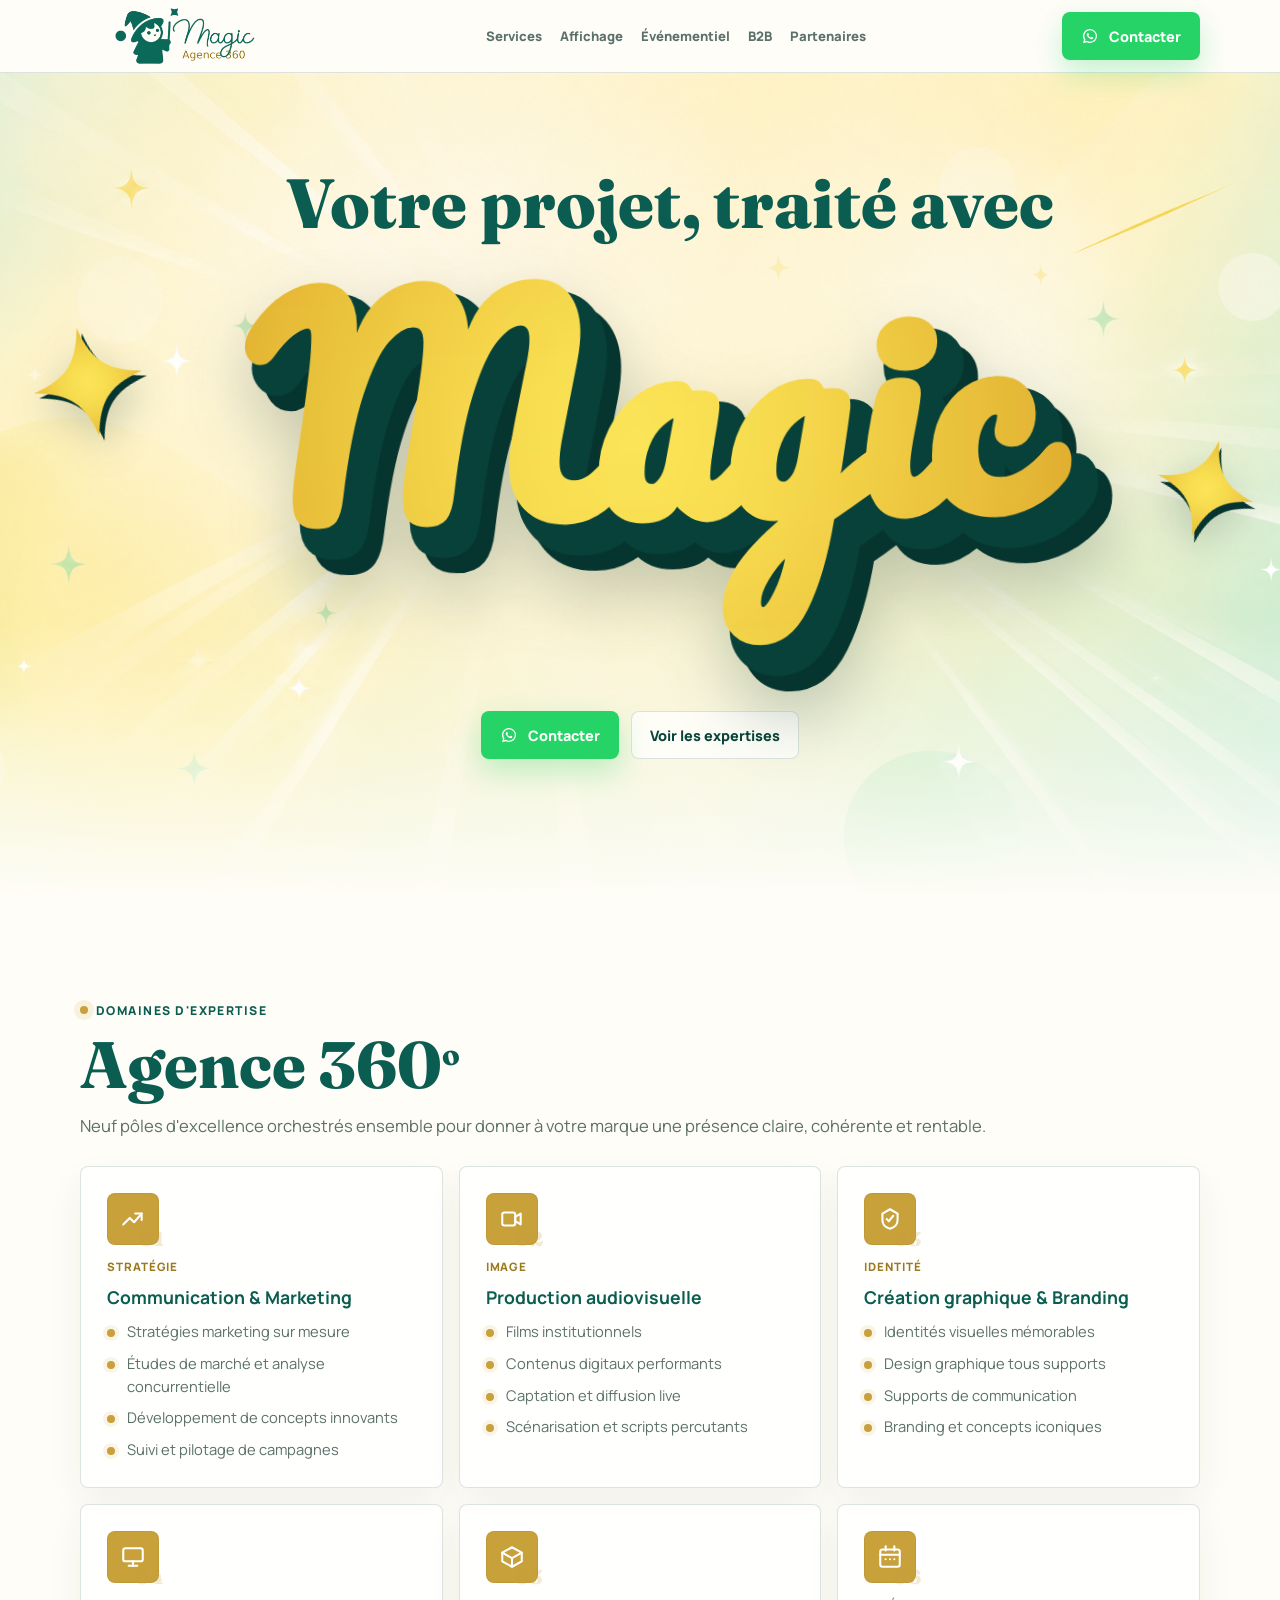
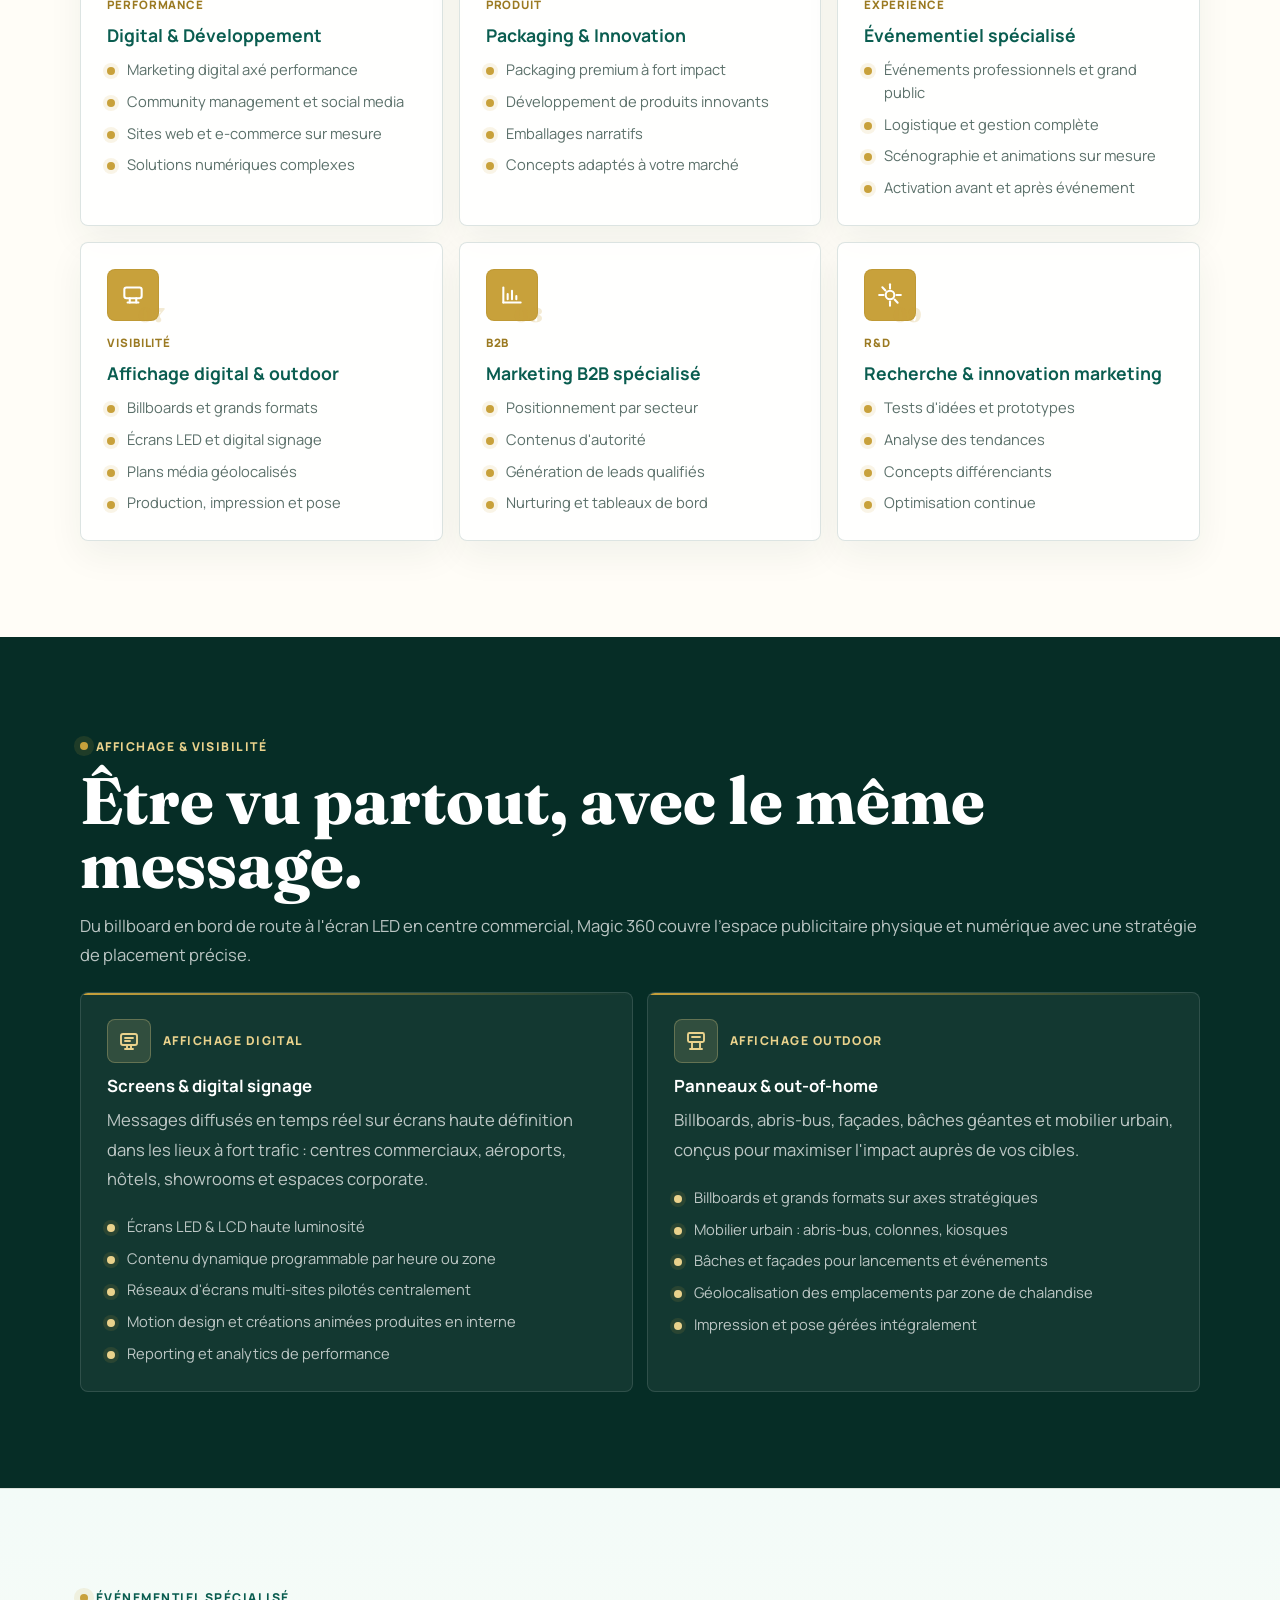
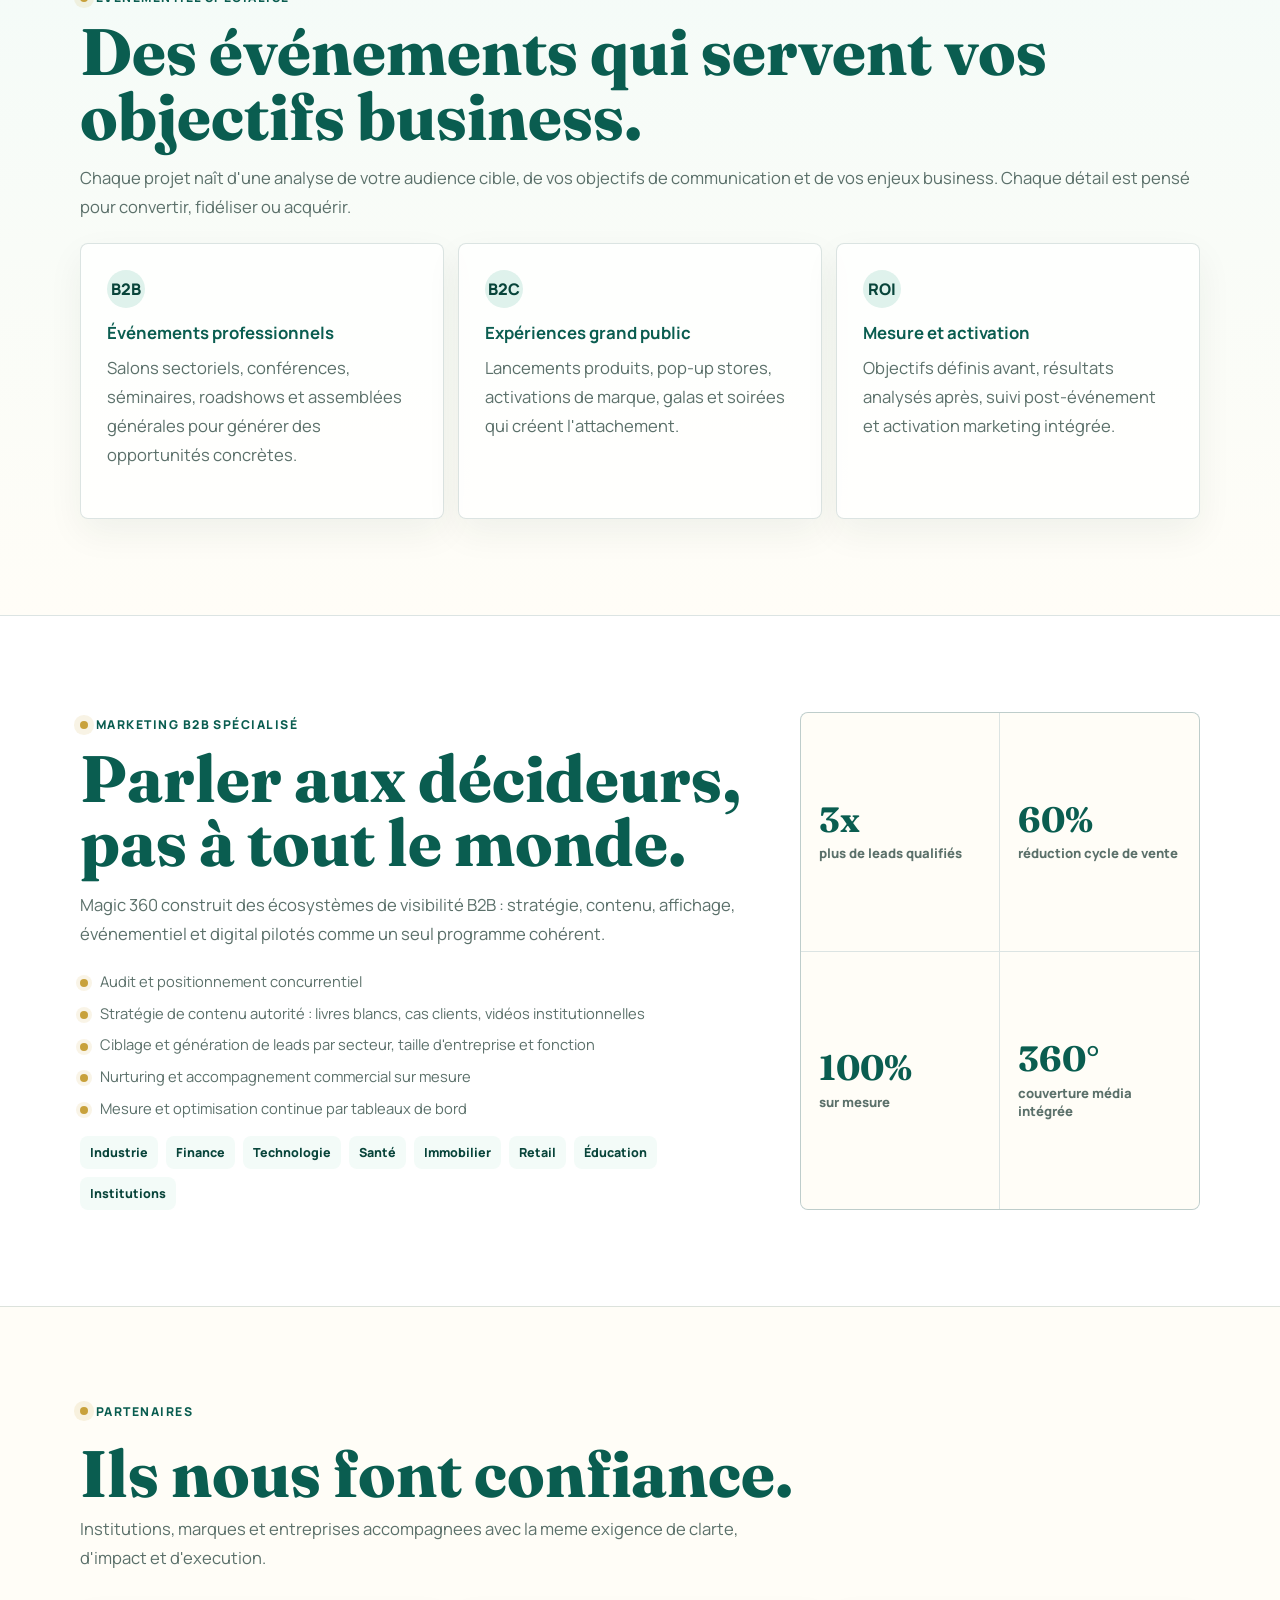
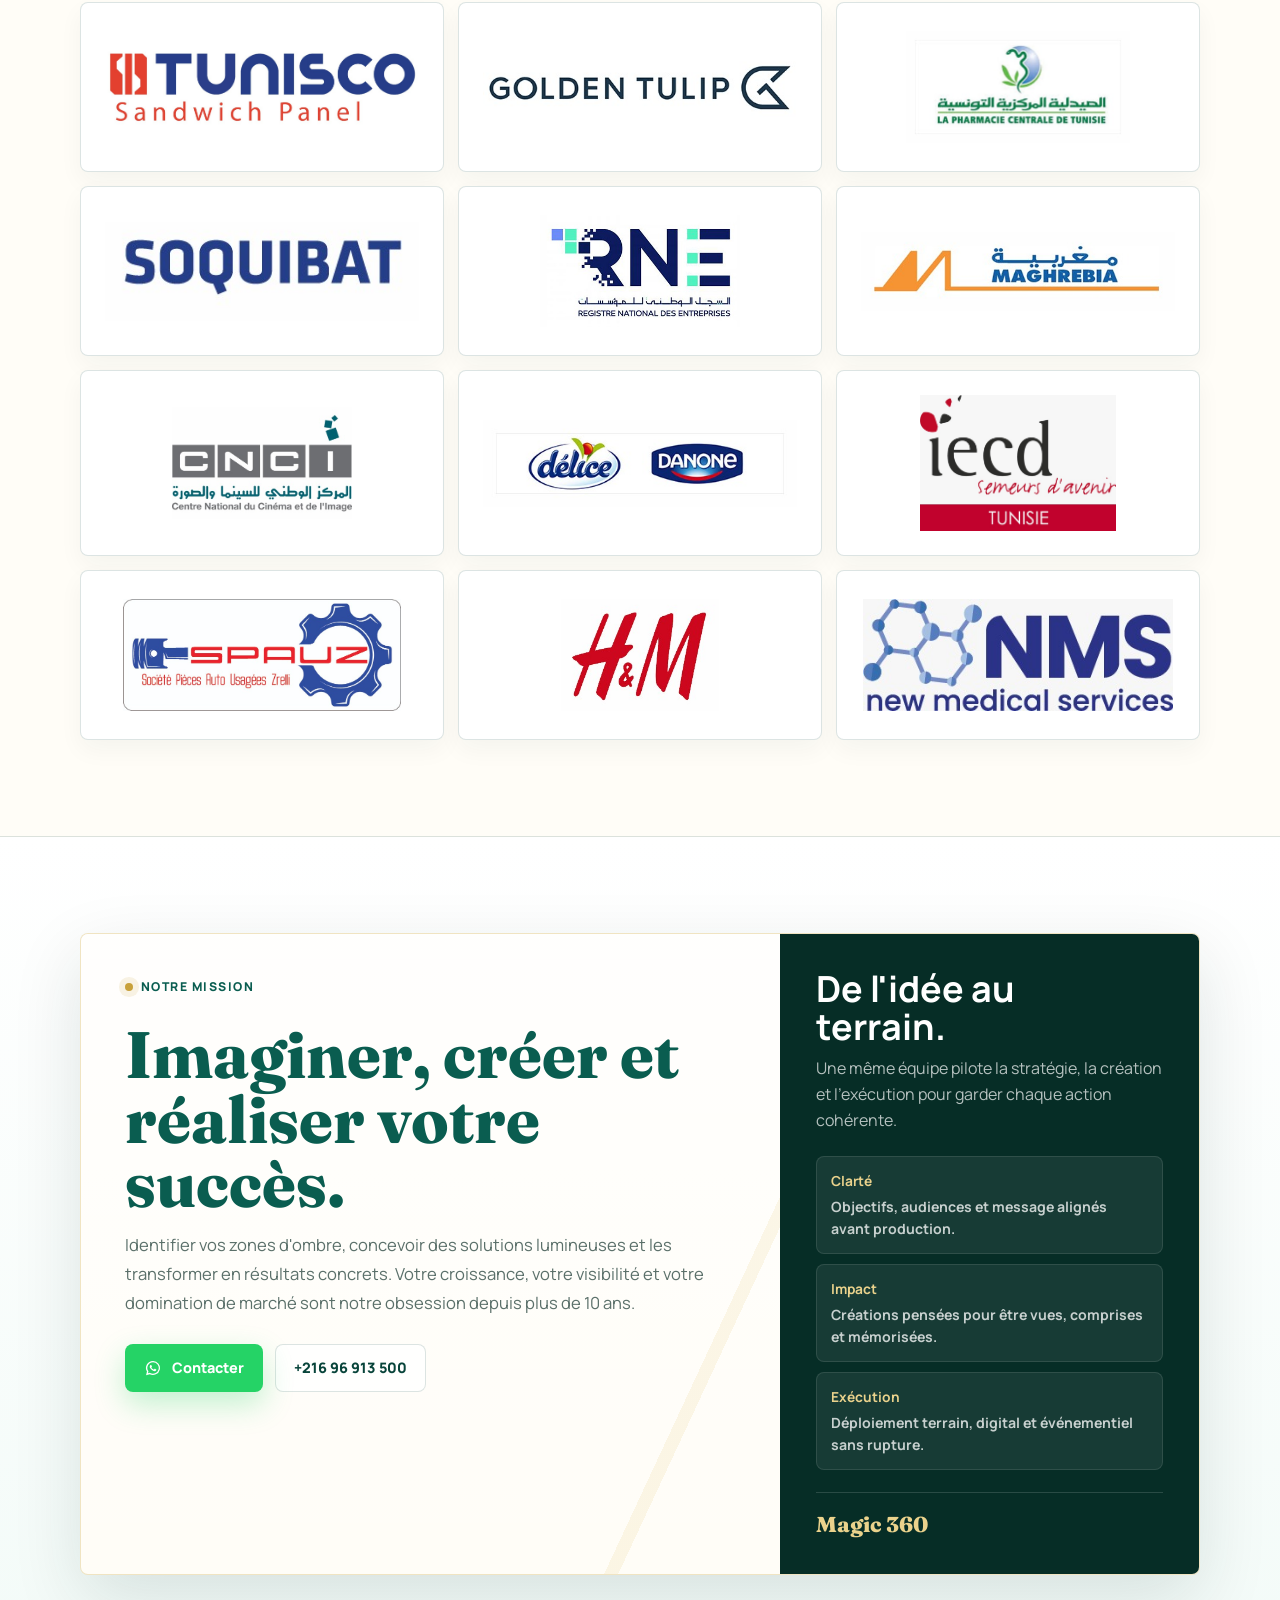
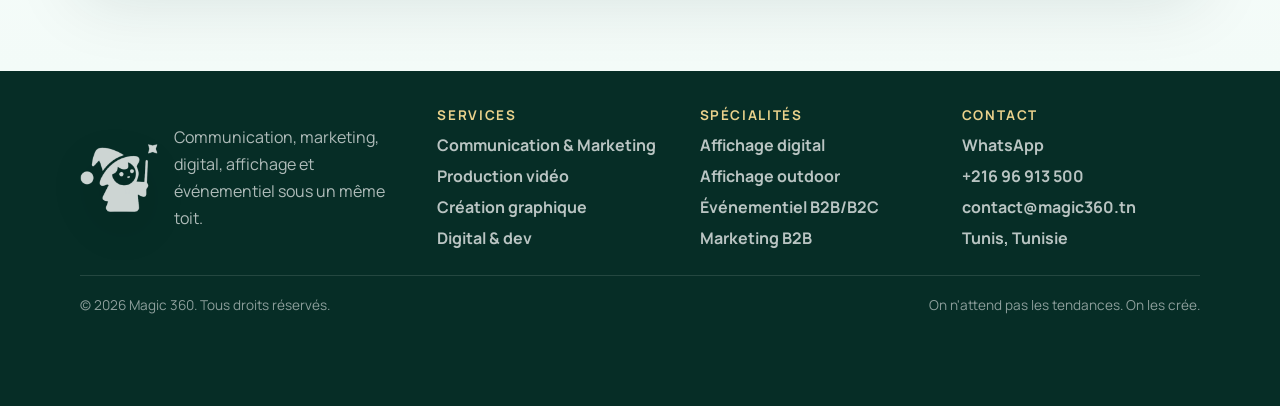
==== commit 6886595b: "Add partner logo section" ====
--- a/index.html
+++ b/index.html
@@ -3,10 +3,85 @@
 <head>
   <meta charset="UTF-8">
   <meta name="viewport" content="width=device-width, initial-scale=1.0">
-  <title>Magic 360 | Agence communication, marketing et événementiel en Tunisie</title>
-  <meta name="description" content="Magic 360 accompagne les marques en Tunisie avec communication, marketing, digital, affichage, événementiel, packaging et R&D marketing sous un même toit.">
+  <title>Magic 360 | Agence communication, marketing digital & événementiel en Tunisie</title>
+  <meta name="description" content="Magic 360 est une agence 360 en Tunisie spécialisée en communication, marketing digital, affichage, événementiel, branding, packaging et marketing B2B.">
+  <meta name="robots" content="index, follow, max-image-preview:large">
+  <meta name="theme-color" content="#062d26">
+  <link rel="canonical" href="https://magic360.tn/">
   <link rel="icon" type="image/png" href="magiclogo.png">
   <link rel="apple-touch-icon" href="magiclogo.png">
+  <meta property="og:locale" content="fr_TN">
+  <meta property="og:type" content="website">
+  <meta property="og:site_name" content="Magic 360">
+  <meta property="og:title" content="Magic 360 | Agence communication, marketing digital & événementiel">
+  <meta property="og:description" content="Communication, marketing digital, affichage, événementiel, branding, packaging et marketing B2B sous un même toit en Tunisie.">
+  <meta property="og:url" content="https://magic360.tn/">
+  <meta property="og:image" content="https://magic360.tn/assets/hero-magic-bg.png">
+  <meta property="og:image:width" content="1672">
+  <meta property="og:image:height" content="941">
+  <meta property="og:image:alt" content="Magic 360, agence de communication et marketing en Tunisie">
+  <meta name="twitter:card" content="summary_large_image">
+  <meta name="twitter:title" content="Magic 360 | Agence communication, marketing digital & événementiel">
+  <meta name="twitter:description" content="Agence 360 en Tunisie pour communication, marketing digital, affichage, événementiel, branding et B2B.">
+  <meta name="twitter:image" content="https://magic360.tn/assets/hero-magic-bg.png">
+  <script type="application/ld+json">
+    {
+      "@context": "https://schema.org",
+      "@graph": [
+        {
+          "@type": "Organization",
+          "@id": "https://magic360.tn/#organization",
+          "name": "Magic 360",
+          "url": "https://magic360.tn/",
+          "logo": "https://magic360.tn/magiclogo.png",
+          "telephone": "+21696913500",
+          "email": "contact@magic360.tn",
+          "address": {
+            "@type": "PostalAddress",
+            "addressLocality": "Tunis",
+            "addressCountry": "TN"
+          }
+        },
+        {
+          "@type": "ProfessionalService",
+          "@id": "https://magic360.tn/#agency",
+          "name": "Magic 360",
+          "url": "https://magic360.tn/",
+          "image": "https://magic360.tn/assets/hero-magic-bg.png",
+          "telephone": "+21696913500",
+          "priceRange": "$$",
+          "areaServed": {
+            "@type": "Country",
+            "name": "Tunisie"
+          },
+          "serviceType": [
+            "Communication et marketing",
+            "Marketing digital",
+            "Affichage digital et outdoor",
+            "Événementiel",
+            "Branding",
+            "Packaging",
+            "Marketing B2B"
+          ],
+          "address": {
+            "@type": "PostalAddress",
+            "addressLocality": "Tunis",
+            "addressCountry": "TN"
+          }
+        },
+        {
+          "@type": "WebSite",
+          "@id": "https://magic360.tn/#website",
+          "url": "https://magic360.tn/",
+          "name": "Magic 360",
+          "inLanguage": "fr-TN",
+          "publisher": {
+            "@id": "https://magic360.tn/#organization"
+          }
+        }
+      ]
+    }
+  </script>
   <link rel="preconnect" href="https://fonts.googleapis.com">
   <link rel="preconnect" href="https://fonts.gstatic.com" crossorigin>
   <link href="https://fonts.googleapis.com/css2?family=Fraunces:opsz,wght,SOFT@9..144,500..800,70&family=Manrope:wght@400;500;600;700;800&family=Pacifico&display=swap" rel="stylesheet">
@@ -305,26 +380,26 @@
       display: inline-grid;
       width: min-content;
       position: relative;
-      transform-style: preserve-3d;
-      transform: rotate3d(1, -1, 0, 0deg) translate3d(0, 0, 0);
-      filter: drop-shadow(0 30px 32px rgba(6, 45, 38, .16));
       justify-self: center;
+      contain: layout;
+      will-change: transform;
     }
 
     .magic-motion {
       display: block;
-      transform-style: preserve-3d;
       transition: transform .22s ease-out;
       z-index: 2;
+      will-change: transform;
     }
 
     .magic-object {
       display: block;
       width: min(840px, 94vw);
-      transform: translateZ(64px) rotate(-1deg);
+      transform: rotate(-1deg);
       transform-origin: 50% 70%;
       animation: magicFloat 5.8s ease-in-out infinite;
       z-index: 2;
+      will-change: transform;
     }
 
     .magic-svg {
@@ -332,9 +407,7 @@
       width: 100%;
       height: auto;
       overflow: visible;
-      filter:
-        drop-shadow(0 22px 18px rgba(6, 45, 38, .18))
-        drop-shadow(0 46px 52px rgba(6, 45, 38, .13));
+      filter: drop-shadow(0 28px 32px rgba(6, 45, 38, .22));
     }
 
     .magic-svg text {
@@ -368,72 +441,17 @@
       opacity: 1;
     }
 
-    .magic-write {
-      display: none;
-      fill: none;
-      stroke: var(--gold-500);
-      stroke-width: 12px;
-      stroke-linecap: round;
-      stroke-linejoin: round;
-      stroke-dasharray: 1800;
-      stroke-dashoffset: 1800;
-      filter: drop-shadow(0 8px 10px rgba(6, 45, 38, .14));
-      animation: magicWrite 1.55s cubic-bezier(.68, 0, .18, 1) .12s forwards;
-    }
-
-    .magic-write-sweep {
-      transform-box: fill-box;
-      transform-origin: left center;
-      transform: scaleX(0);
-      animation: magicHandWrite 2.15s cubic-bezier(.55, 0, .16, 1) .18s forwards;
-    }
-
-    .magic-write-edge {
-      transform-box: fill-box;
-      transform-origin: left center;
-      transform: translateX(-56px);
-      animation: magicWriteEdge 2.15s cubic-bezier(.55, 0, .16, 1) .18s forwards;
-    }
-
-    .magic-dot-reveal {
-      fill: white;
-      opacity: 0;
-      transform-box: fill-box;
-      transform-origin: center;
-      transform: scale(.25);
-      animation: magicDotIn .24s cubic-bezier(.16, 1, .3, 1) 2.28s forwards;
-    }
-
-    .magic-fill-reveal {
-      transform-box: fill-box;
-      transform-origin: left center;
-      transform: scaleX(1);
-    }
-
-    .magic-highlight {
-      fill: none;
-      stroke: rgba(255, 255, 255, .18);
-      stroke-width: 3px;
-      transform: translate(-3px, -5px);
-    }
-
-    .magic-edge {
-      fill: none;
-      stroke: var(--gold-500);
-      stroke-width: 5px;
-      transform: translate(-5px, -7px);
-    }
 
     .magic-shape {
       position: absolute;
       display: block;
       color: var(--green-800);
       filter:
-        drop-shadow(3px 4px 0 #08483f)
-        drop-shadow(6px 8px 0 #06352f)
-        drop-shadow(0 22px 24px rgba(6, 45, 38, .18));
+        drop-shadow(4px 6px 0 #06352f)
+        drop-shadow(0 14px 18px rgba(6, 45, 38, .20));
       pointer-events: none;
       z-index: 1;
+      will-change: transform;
     }
 
     .magic-shape svg {
@@ -454,9 +472,7 @@
       width: clamp(76px, 10vw, 132px);
       height: clamp(76px, 10vw, 132px);
       opacity: 0;
-      transform:
-        translateZ(76px)
-        rotate(-12deg);
+      transform: rotate(-12deg);
       animation:
         starAppearLeft .52s cubic-bezier(.16, 1, .3, 1) 1.5s forwards,
         starFloatLeft 4.8s ease-in-out 2.02s infinite;
@@ -468,40 +484,15 @@
       width: clamp(70px, 9vw, 118px);
       height: clamp(70px, 9vw, 118px);
       opacity: 0;
-      transform:
-        translateZ(62px)
-        rotate(16deg);
+      transform: rotate(16deg);
       animation:
         starAppearRight .52s cubic-bezier(.16, 1, .3, 1) 1.58s forwards,
         starFloatRight 5.4s ease-in-out 2.1s infinite;
     }
 
     @keyframes magicFloat {
-      0%, 100% { transform: translateZ(64px) rotate(-1deg) translateY(0); }
-      50% { transform: translateZ(64px) rotate(.6deg) translateY(-6px); }
-    }
-
-    @keyframes magicWrite {
-      to { stroke-dashoffset: 0; }
-    }
-
-    @keyframes magicHandWrite {
-      to { transform: scaleX(1); }
-    }
-
-    @keyframes magicWriteEdge {
-      to { transform: translateX(716px); }
-    }
-
-    @keyframes magicDotIn {
-      to {
-        opacity: 1;
-        transform: scale(1);
-      }
-    }
-
-    @keyframes magicFillReveal {
-      to { transform: scaleX(1); }
+      0%, 100% { transform: rotate(-1deg) translateY(0); }
+      50% { transform: rotate(.6deg) translateY(-6px); }
     }
 
     @keyframes titlePartIn {
@@ -514,35 +505,33 @@
     @keyframes starAppearLeft {
       from {
         opacity: 0;
-        transform: translateZ(76px) rotate(-96deg) translateY(18px) scale(.38);
+        transform: rotate(-96deg) translateY(18px) scale(.38);
       }
       to {
         opacity: 1;
-        transform: translateZ(76px) rotate(-12deg) translateY(0) scale(1);
+        transform: rotate(-12deg) translateY(0) scale(1);
       }
     }
 
     @keyframes starAppearRight {
       from {
         opacity: 0;
-        transform: translateZ(62px) rotate(110deg) translateY(18px) scale(.38);
+        transform: rotate(110deg) translateY(18px) scale(.38);
       }
       to {
         opacity: 1;
-        transform: translateZ(62px) rotate(16deg) translateY(0) scale(1);
-      }
-    }
-
-
+        transform: rotate(16deg) translateY(0) scale(1);
+      }
+    }
 
     @keyframes starFloatLeft {
-      0%, 100% { transform: translateZ(76px) rotate(-12deg) translateY(0) scale(1); }
-      50% { transform: translateZ(76px) rotate(-5deg) translateY(-8px) scale(1.04); }
+      0%, 100% { transform: rotate(-12deg) translateY(0) scale(1); }
+      50% { transform: rotate(-5deg) translateY(-8px) scale(1.04); }
     }
 
     @keyframes starFloatRight {
-      0%, 100% { transform: translateZ(62px) rotate(16deg) translateY(0) scale(1); }
-      50% { transform: translateZ(62px) rotate(9deg) translateY(7px) scale(1.03); }
+      0%, 100% { transform: rotate(16deg) translateY(0) scale(1); }
+      50% { transform: rotate(9deg) translateY(7px) scale(1.03); }
     }
 
     h2 {
@@ -844,6 +833,68 @@
       border-radius: 50%;
       background: var(--gold-500);
       box-shadow: 0 0 0 4px rgba(200, 161, 59, .12);
+    }
+
+    .partners {
+      background: #fffdf7;
+      border-top: 1px solid var(--line);
+      border-bottom: 1px solid var(--line);
+    }
+
+    .partners-head {
+      display: grid;
+      gap: 8px;
+      margin-bottom: 30px;
+    }
+
+    .partners h2 {
+      max-width: 760px;
+      margin-bottom: 0;
+    }
+
+    .partners .lead {
+      max-width: 720px;
+      margin-bottom: 0;
+    }
+
+    .partners-grid {
+      display: grid;
+      grid-template-columns: repeat(2, minmax(0, 1fr));
+      gap: 14px;
+    }
+
+    .partner-logo {
+      min-height: 150px;
+      padding: 24px;
+      display: grid;
+      place-items: center;
+      border: 1px solid var(--line);
+      border-radius: var(--radius);
+      background: white;
+      box-shadow: 0 10px 24px rgba(6, 45, 38, .045);
+      transition: border-color .2s ease, box-shadow .2s ease, transform .2s ease;
+    }
+
+    .partner-logo:hover {
+      border-color: rgba(10, 117, 100, .24);
+      box-shadow: 0 16px 34px rgba(6, 45, 38, .075);
+      transform: translateY(-2px);
+    }
+
+    .partner-logo img {
+      display: block;
+      width: 100%;
+      max-width: 320px;
+      height: 98px;
+      object-fit: contain;
+    }
+
+    .partner-logo-wide img {
+      max-width: 390px;
+    }
+
+    .partner-logo-tall img {
+      height: 118px;
     }
 
     @media (max-width: 719px) {
@@ -1374,6 +1425,7 @@
         align-items: stretch;
       }
       .service-stories { grid-template-columns: repeat(3, minmax(0, 1fr)); }
+      .partners-grid { grid-template-columns: repeat(2, minmax(0, 1fr)); }
       .band-grid { grid-template-columns: repeat(2, minmax(0, 1fr)); }
       .stats-card { grid-template-columns: repeat(4, 1fr); }
       .b2b .stats-card { grid-template-columns: repeat(2, minmax(0, 1fr)); }
@@ -1397,11 +1449,15 @@
       }
 
       .magic-stage {
-        transform: translateX(-2.5vw) rotate3d(1, -1, 0, 0deg);
+        transform: translateX(-2.5vw);
       }
 
       .section { padding: 96px 0; }
       .panel, .feature-card, .service-story { padding: 26px; }
+      .partners-grid { grid-template-columns: repeat(3, minmax(0, 1fr)); }
+      .partner-logo { min-height: 170px; }
+      .partner-logo img { height: 112px; }
+      .partner-logo-tall img { height: 136px; }
       .mission-grid { grid-template-columns: minmax(0, 1.25fr) minmax(320px, .75fr); }
       .mission-copy { padding: 44px; }
       .mission-proof { padding: 36px; }
@@ -1430,6 +1486,7 @@
         <a href="#affichage">Affichage</a>
         <a href="#events">Événementiel</a>
         <a href="#b2b">B2B</a>
+        <a href="#partenaires">Partenaires</a>
       </div>
       <a class="btn btn-whatsapp shine" href="https://wa.me/21696913500?text=Bonjour%20Magic%20360%2C%20je%20veux%20parler%20de%20mon%20projet" target="_blank" rel="noopener" aria-label="Contacter">
         <svg class="wa-icon" viewBox="0 0 24 24" aria-hidden="true" focusable="false"><path d="M12.04 2.5a9.43 9.43 0 0 0-8.09 14.28L2.75 21.5l4.86-1.14A9.43 9.43 0 1 0 12.04 2.5Zm0 1.8a7.63 7.63 0 1 1-3.89 14.2l-.35-.2-2.49.58.62-2.39-.22-.37A7.63 7.63 0 0 1 12.04 4.3Zm-3.1 3.86c-.14 0-.37.05-.56.27-.2.22-.75.73-.75 1.78 0 1.04.77 2.05.88 2.19.11.15 1.49 2.38 3.69 3.23 1.83.71 2.2.57 2.6.54.4-.04 1.29-.52 1.47-1.03.18-.5.18-.93.13-1.02-.05-.1-.2-.15-.41-.25-.22-.11-1.29-.64-1.49-.71-.2-.08-.34-.11-.49.1-.14.22-.56.71-.68.85-.13.14-.25.16-.47.05-.21-.11-.91-.33-1.73-1.07-.64-.57-1.07-1.27-1.2-1.49-.13-.21-.01-.33.1-.44.1-.1.22-.25.32-.38.11-.12.15-.21.22-.35.07-.15.04-.27-.02-.38-.05-.11-.49-1.18-.67-1.61-.17-.42-.35-.36-.49-.37h-.42Z"/></svg>
@@ -1465,14 +1522,13 @@
                       <pattern id="magic-word-texture" patternUnits="userSpaceOnUse" x="0" y="0" width="720" height="230">
                         <image href="assets/magic-word-texture.avif" x="0" y="0" width="720" height="230" preserveAspectRatio="xMidYMid slice"></image>
                       </pattern>
-                      <mask id="magic-handwriting-mask" maskUnits="userSpaceOnUse" x="-60" y="-80" width="840" height="390">
-                        <rect x="-60" y="-80" width="840" height="390" fill="black"></rect>
-                        <rect class="magic-write-sweep" x="-40" y="-70" width="812" height="370" rx="80" fill="white"></rect>
-                        <ellipse class="magic-write-edge" cx="0" cy="124" rx="64" ry="190" fill="white"></ellipse>
-                        <circle class="magic-dot-reveal" cx="626" cy="78" r="34"></circle>
-                      </mask>
+                      <clipPath id="magic-reveal-clip" clipPathUnits="userSpaceOnUse">
+                        <rect x="-10" y="-90" width="0" height="420">
+                          <animate attributeName="width" from="0" to="742" dur="1.9s" begin="0.1s" fill="freeze" calcMode="spline" keyTimes="0;1" keySplines="0.22 0 0.1 1"/>
+                        </rect>
+                      </clipPath>
                     </defs>
-                    <g mask="url(#magic-handwriting-mask)">
+                    <g clip-path="url(#magic-reveal-clip)">
                       <text class="magic-depth" x="360" y="166" transform="translate(18 22)">Magic</text>
                       <text class="magic-depth-mid" x="360" y="166" transform="translate(10 13)">Magic</text>
                       <text class="magic-front" x="360" y="166">Magic</text>
@@ -1749,6 +1805,31 @@
         </div>
       </div>
     </section>
+
+    <section class="section partners" id="partenaires" aria-labelledby="partners-title">
+      <div class="wrap">
+        <div class="partners-head reveal">
+          <p class="eyebrow">Partenaires</p>
+          <h2 id="partners-title">Ils nous font confiance.</h2>
+          <p class="lead">Institutions, marques et entreprises accompagnees avec la meme exigence de clarte, d'impact et d'execution.</p>
+        </div>
+        <div class="partners-grid">
+          <div class="partner-logo partner-logo-wide reveal"><img src="assets/partners/clean/tunisco-sandwich-panel.png" alt="Tunisco Sandwich Panel" loading="lazy" decoding="async"></div>
+          <div class="partner-logo partner-logo-wide reveal"><img src="assets/partners/clean/golden-tulip.png" alt="Golden Tulip" loading="lazy" decoding="async"></div>
+          <div class="partner-logo partner-logo-wide reveal"><img src="assets/partners/clean/pharmacie-centrale-tunisie.png" alt="La Pharmacie Centrale de Tunisie" loading="lazy" decoding="async"></div>
+          <div class="partner-logo reveal"><img src="assets/partners/clean/soquibat.png" alt="Soquibat" loading="lazy" decoding="async"></div>
+          <div class="partner-logo partner-logo-wide reveal"><img src="assets/partners/clean/rne.png" alt="Registre National des Entreprises" loading="lazy" decoding="async"></div>
+          <div class="partner-logo partner-logo-wide reveal"><img src="assets/partners/clean/maghrebia.png" alt="Maghrebia" loading="lazy" decoding="async"></div>
+          <div class="partner-logo partner-logo-wide reveal"><img src="assets/partners/clean/cnci.png" alt="Centre National du Cinema et de l'Image" loading="lazy" decoding="async"></div>
+          <div class="partner-logo partner-logo-wide reveal"><img src="assets/partners/clean/delice-danone.png" alt="Delice Danone" loading="lazy" decoding="async"></div>
+          <div class="partner-logo partner-logo-tall reveal"><img src="assets/partners/clean/iecd-tunisie.png" alt="IECD Tunisie" loading="lazy" decoding="async"></div>
+          <div class="partner-logo partner-logo-wide reveal"><img src="assets/partners/clean/spauz.png" alt="SPAUZ" loading="lazy" decoding="async"></div>
+          <div class="partner-logo reveal"><img src="assets/partners/clean/hm.png" alt="H&M" loading="lazy" decoding="async"></div>
+          <div class="partner-logo partner-logo-wide reveal"><img src="assets/partners/clean/nms.png" alt="New Medical Services" loading="lazy" decoding="async"></div>
+        </div>
+      </div>
+    </section>
+
     <section class="section mission" id="contact">
       <div class="wrap">
         <div class="mission-box reveal">
@@ -1977,7 +2058,7 @@
       window.addEventListener("resize", setActivePanel);
     }
 
-    document.querySelectorAll(".service-stories, .grid, .band-grid").forEach((grid) => {
+    document.querySelectorAll(".service-stories, .grid, .band-grid, .partners-grid").forEach((grid) => {
       grid.classList.add("stagger-grid");
       grid.querySelectorAll(":scope > .reveal").forEach((item, index) => {
         item.style.setProperty("--reveal-delay", `${180 + index * 110}ms`);
@@ -1993,29 +2074,27 @@
     const reduceMotion = window.matchMedia("(prefers-reduced-motion: reduce)").matches;
 
     if (hero && !reduceMotion) {
+      let rafPending = false;
+      let pendingX = 0, pendingY = 0;
+
       hero.addEventListener("pointermove", (event) => {
         const rect = hero.getBoundingClientRect();
-        const x = ((event.clientX - rect.left) / rect.width - .5) * 2;
-        const y = ((event.clientY - rect.top) / rect.height - .5) * 2;
-
-        hero.style.setProperty("--hero-x", x.toFixed(3));
-        hero.style.setProperty("--hero-y", y.toFixed(3));
-        hero.style.setProperty("--hero-tilt-x", `${(-y * 5).toFixed(2)}deg`);
-        hero.style.setProperty("--hero-tilt-y", `${(x * 7).toFixed(2)}deg`);
-
+        pendingX = ((event.clientX - rect.left) / rect.width - .5) * 2;
+        pendingY = ((event.clientY - rect.top) / rect.height - .5) * 2;
+        if (rafPending) return;
+        rafPending = true;
+        requestAnimationFrame(() => {
+          rafPending = false;
+          if (magicMotion) {
+            magicMotion.style.transform = `rotate(${(pendingX * 3).toFixed(2)}deg) translate(${(pendingX * 8).toFixed(2)}px, ${(pendingY * 5).toFixed(2)}px)`;
+          }
+        });
+      }, { passive: true });
+
+      hero.addEventListener("pointerleave", () => {
+        rafPending = false;
         if (magicMotion) {
-          magicMotion.style.transform = `rotate3d(${(-y).toFixed(3)}, ${x.toFixed(3)}, 0, 7deg) translate3d(${(x * 8).toFixed(2)}px, ${(y * 6).toFixed(2)}px, 0)`;
-        }
-      });
-
-      hero.addEventListener("pointerleave", () => {
-        hero.style.setProperty("--hero-x", "0");
-        hero.style.setProperty("--hero-y", "0");
-        hero.style.setProperty("--hero-tilt-x", "0deg");
-        hero.style.setProperty("--hero-tilt-y", "0deg");
-
-        if (magicMotion) {
-          magicMotion.style.transform = "rotate3d(1, -1, 0, 0deg) translate3d(0, 0, 0)";
+          magicMotion.style.transform = "";
         }
       });
     }
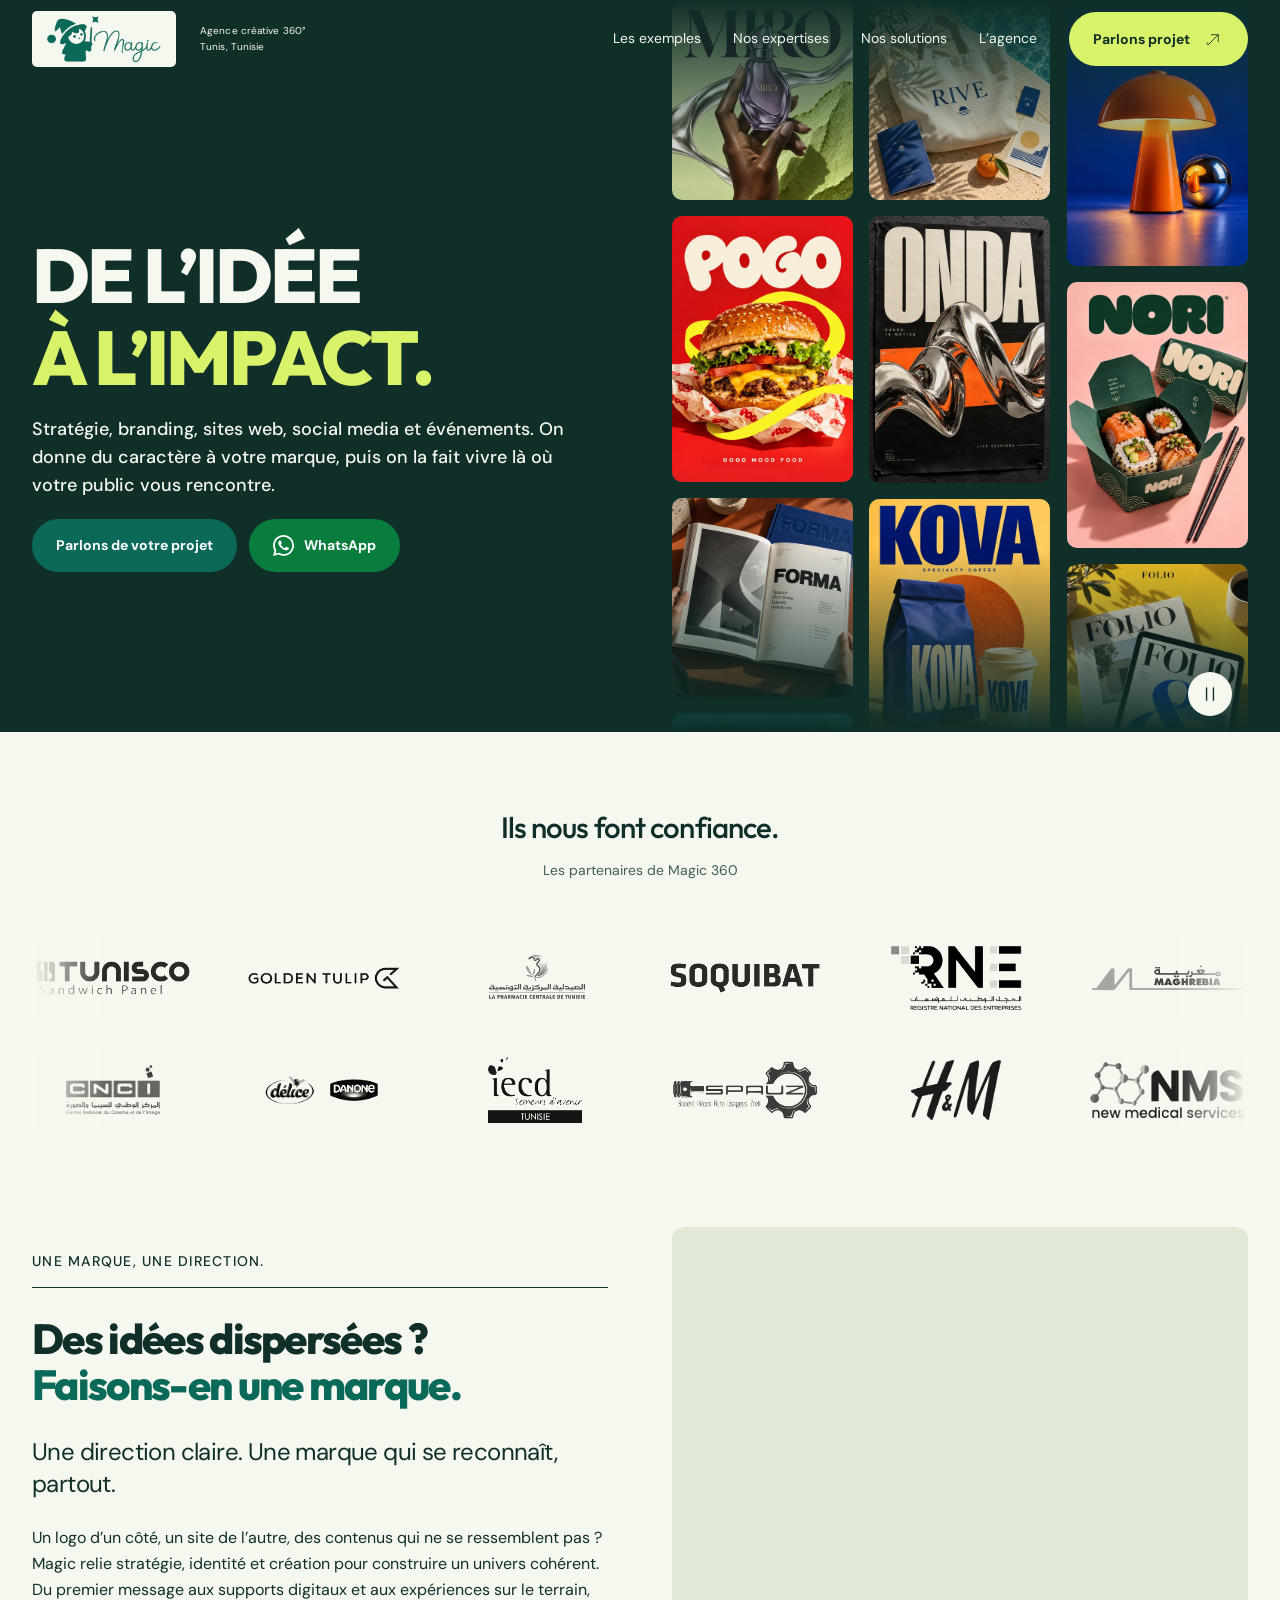
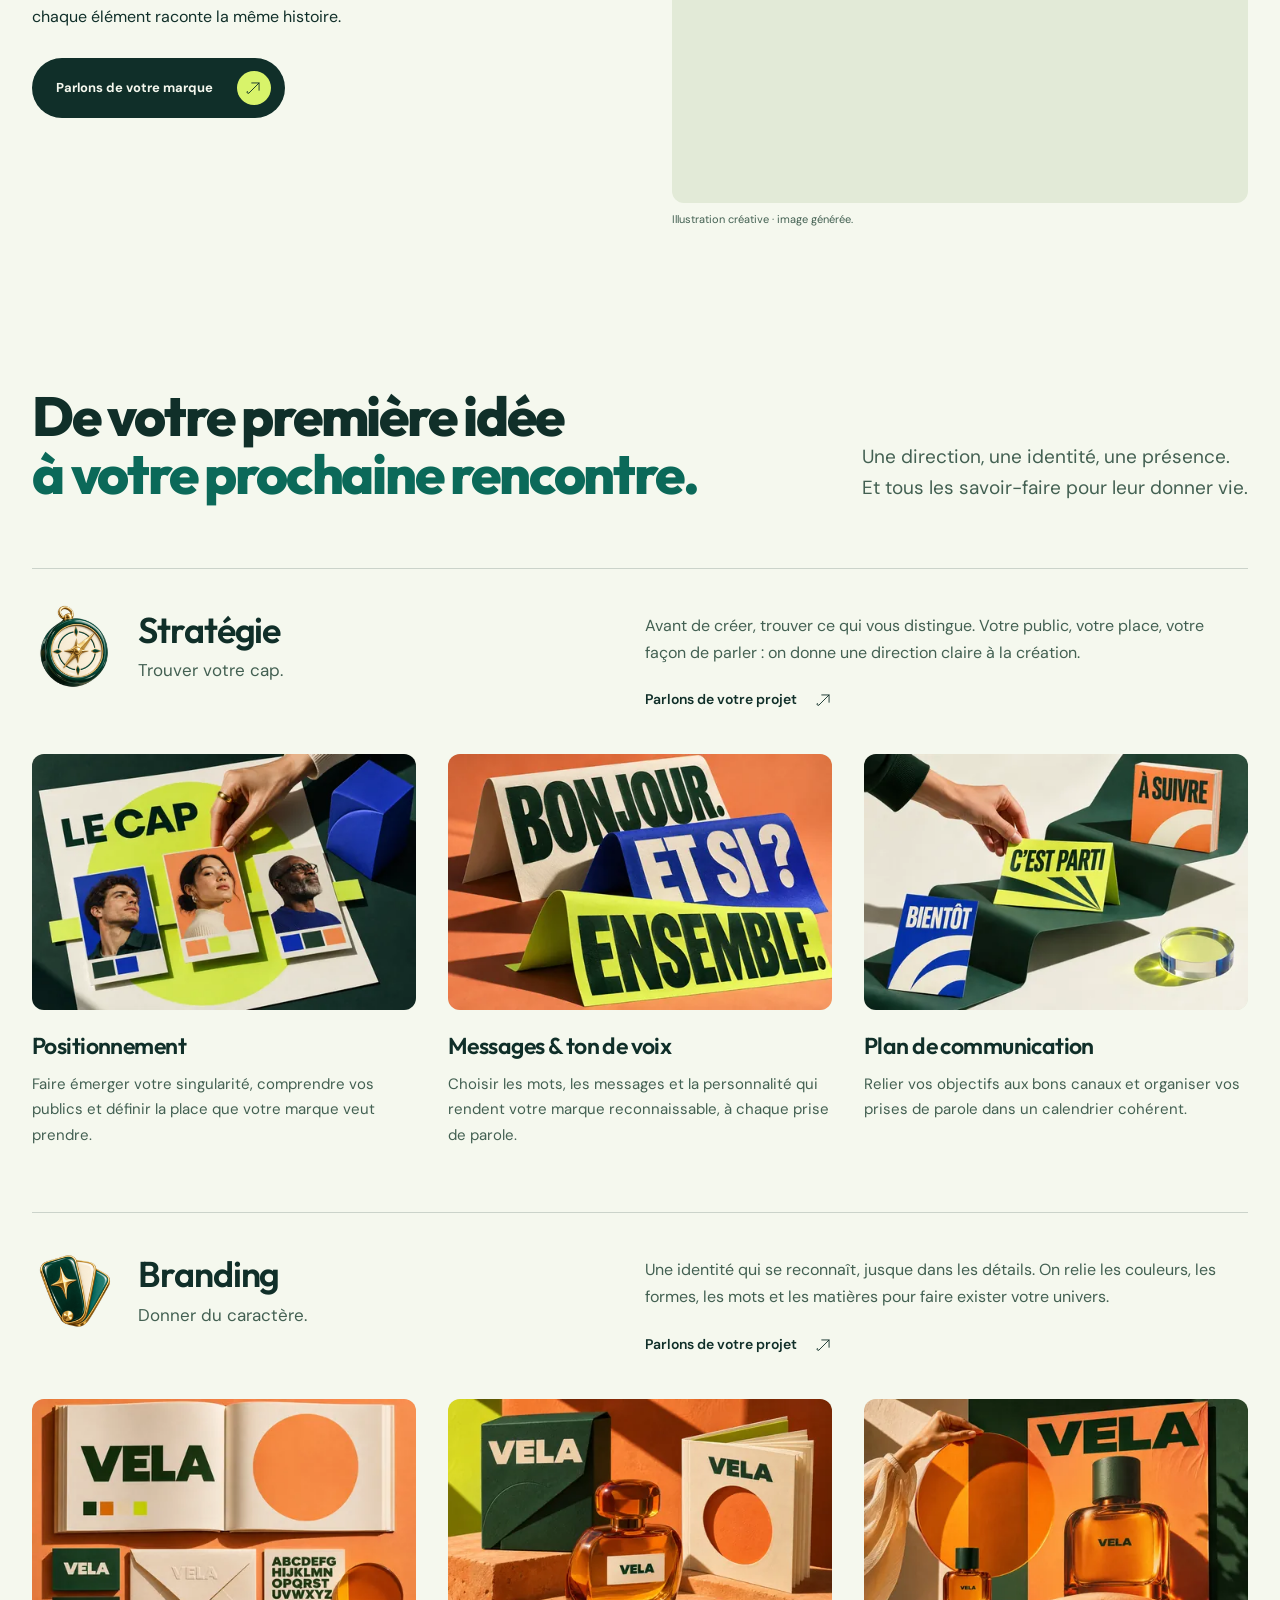
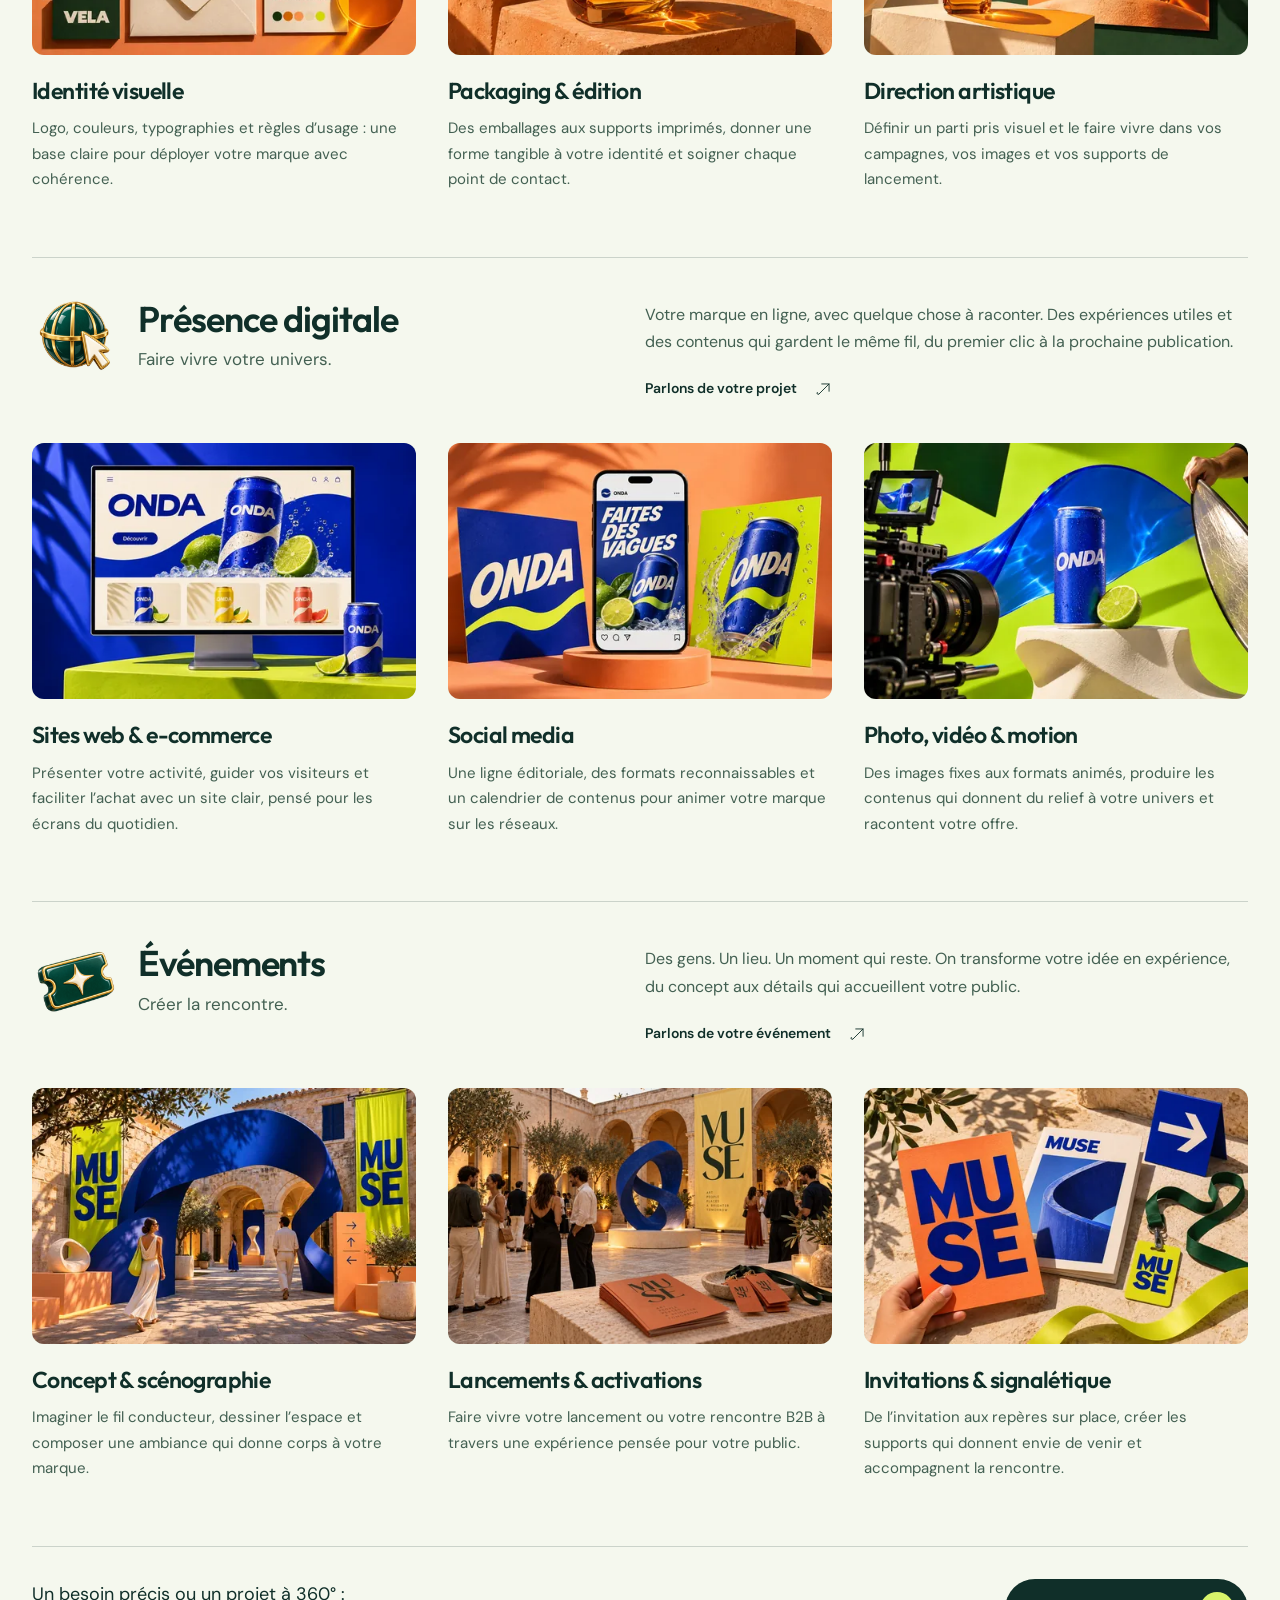
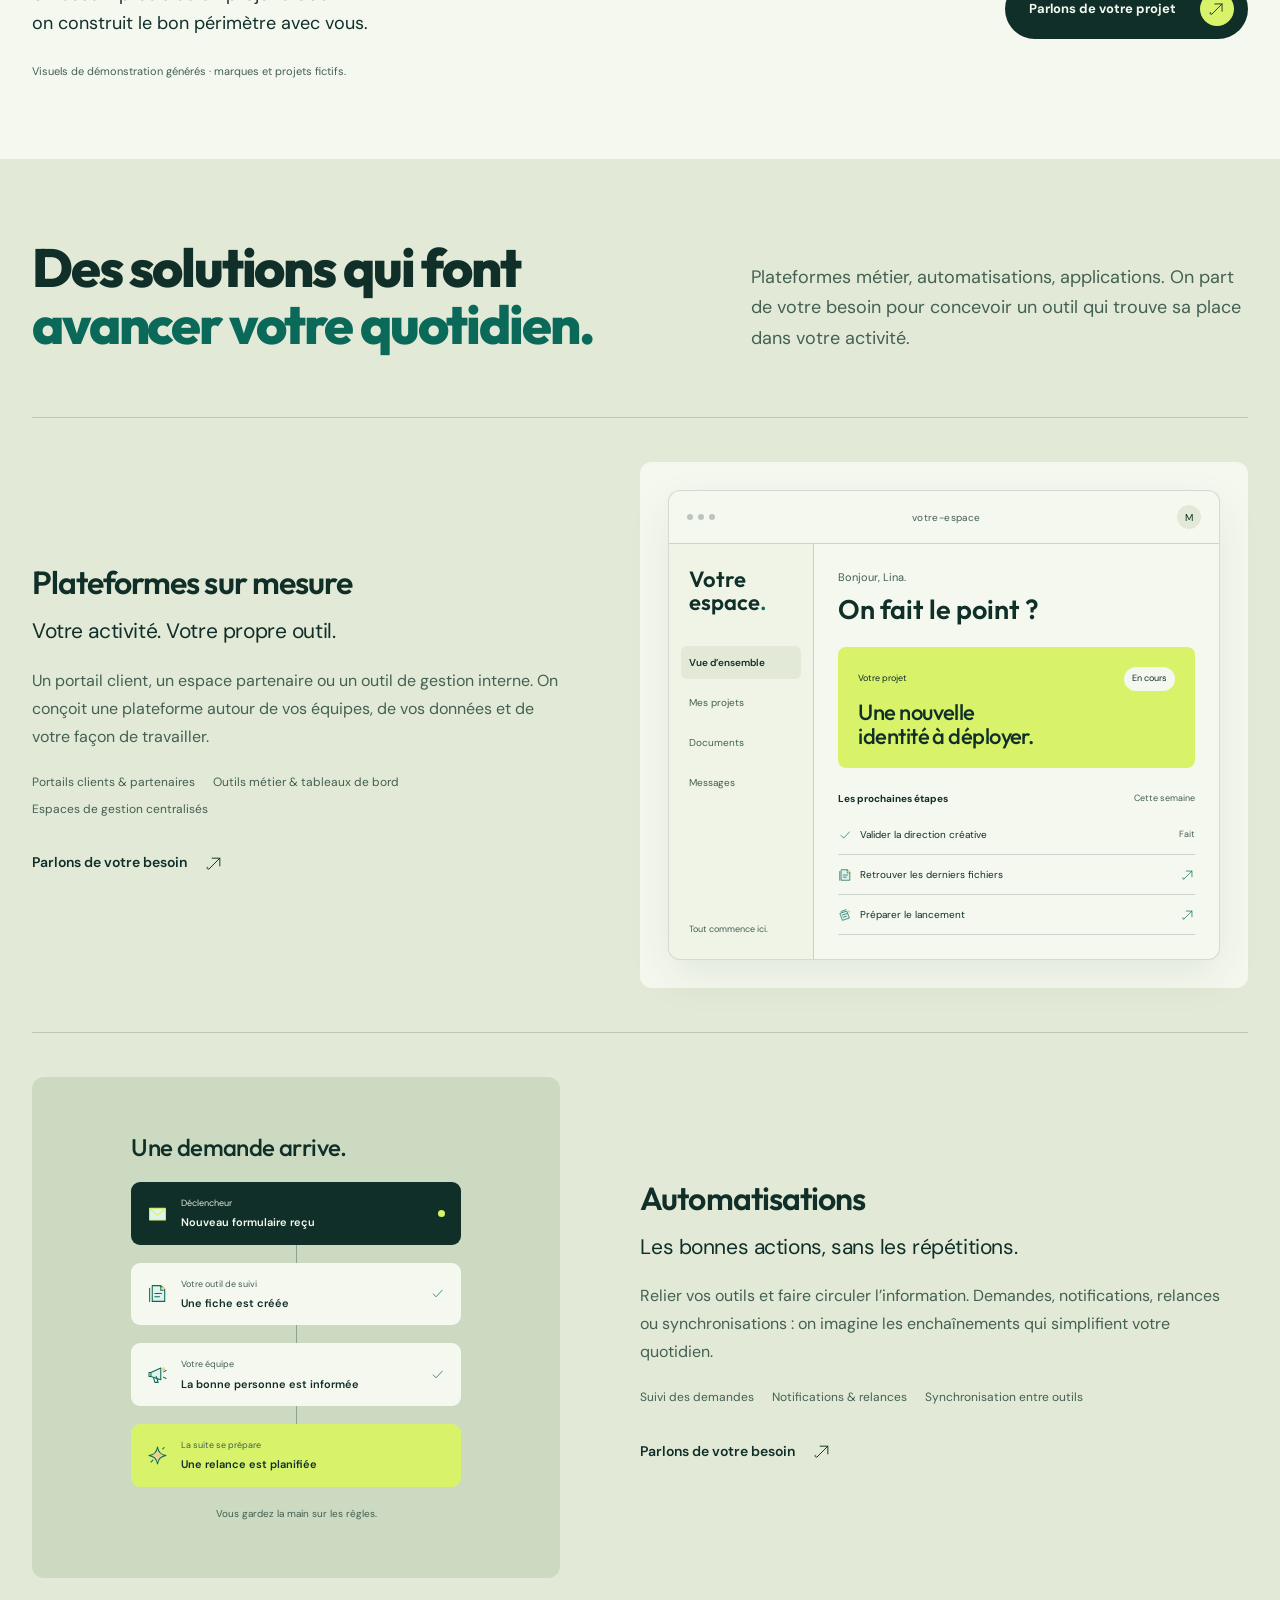
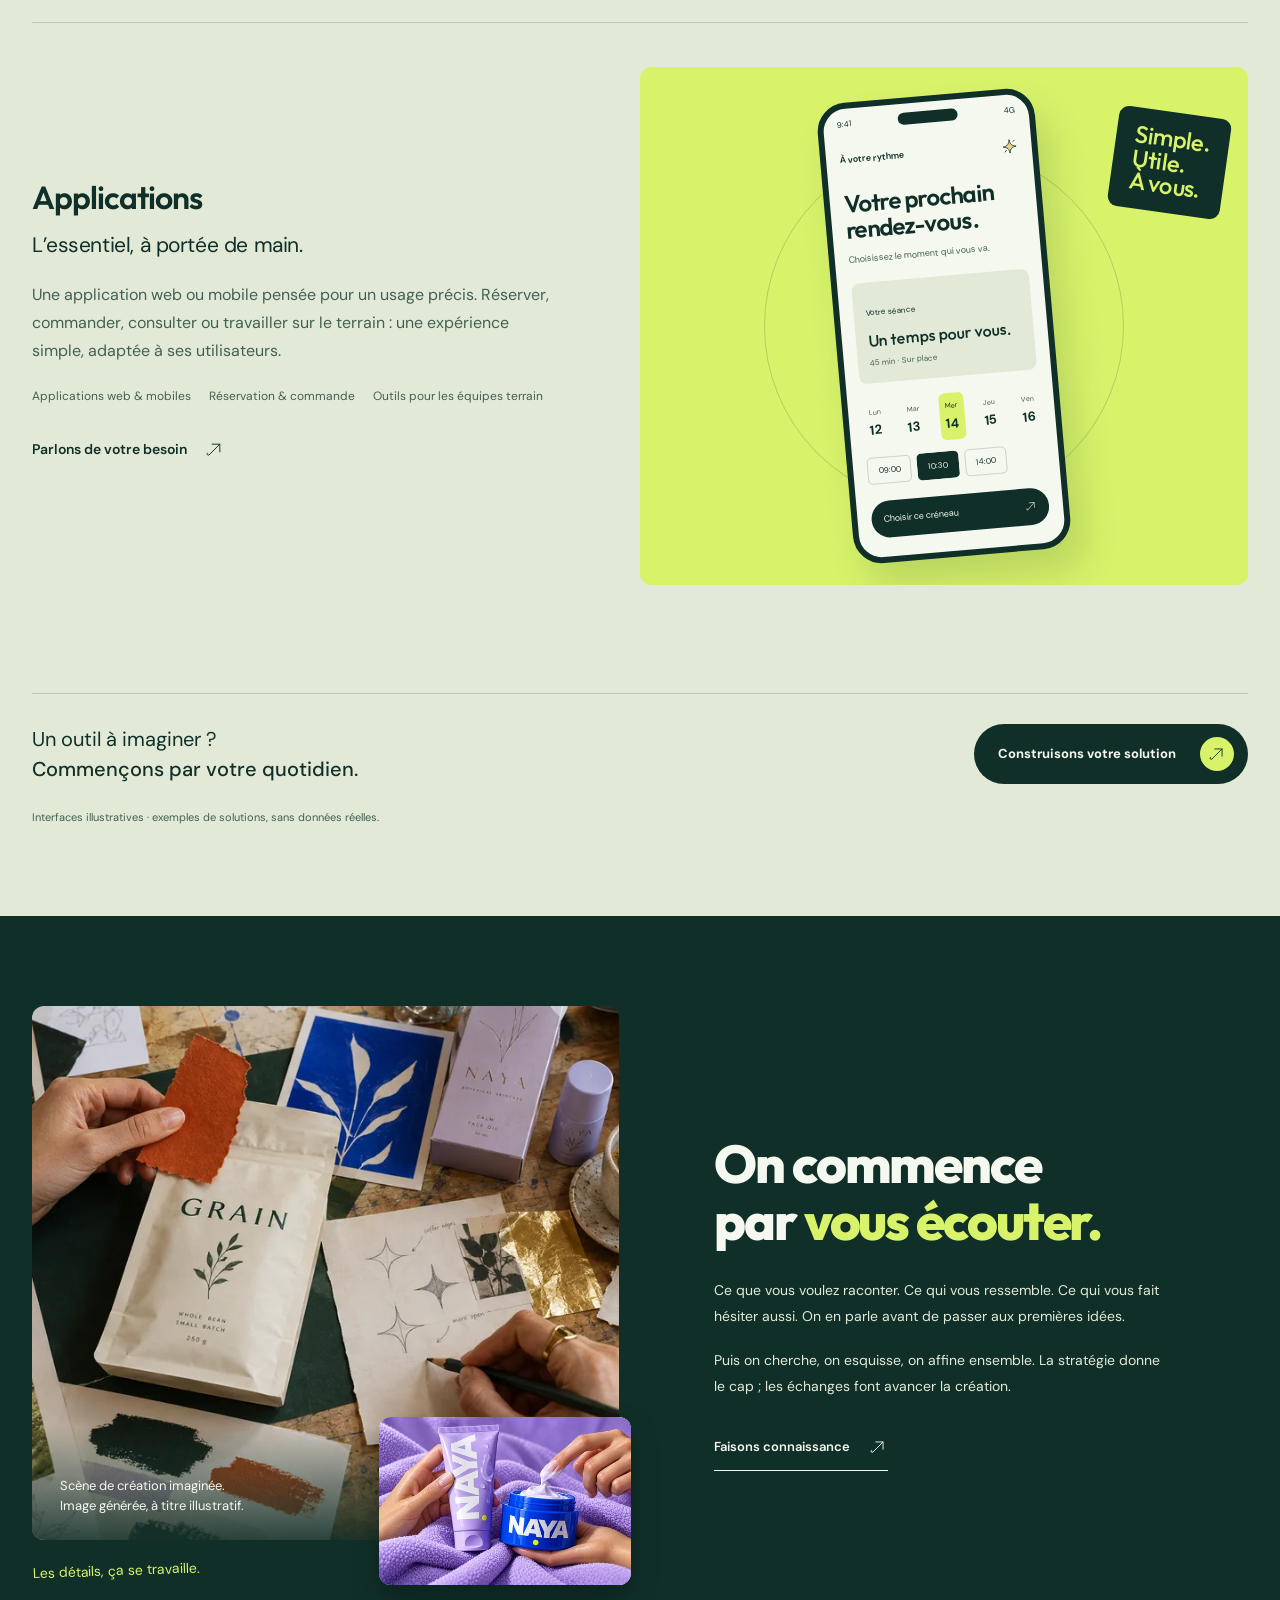
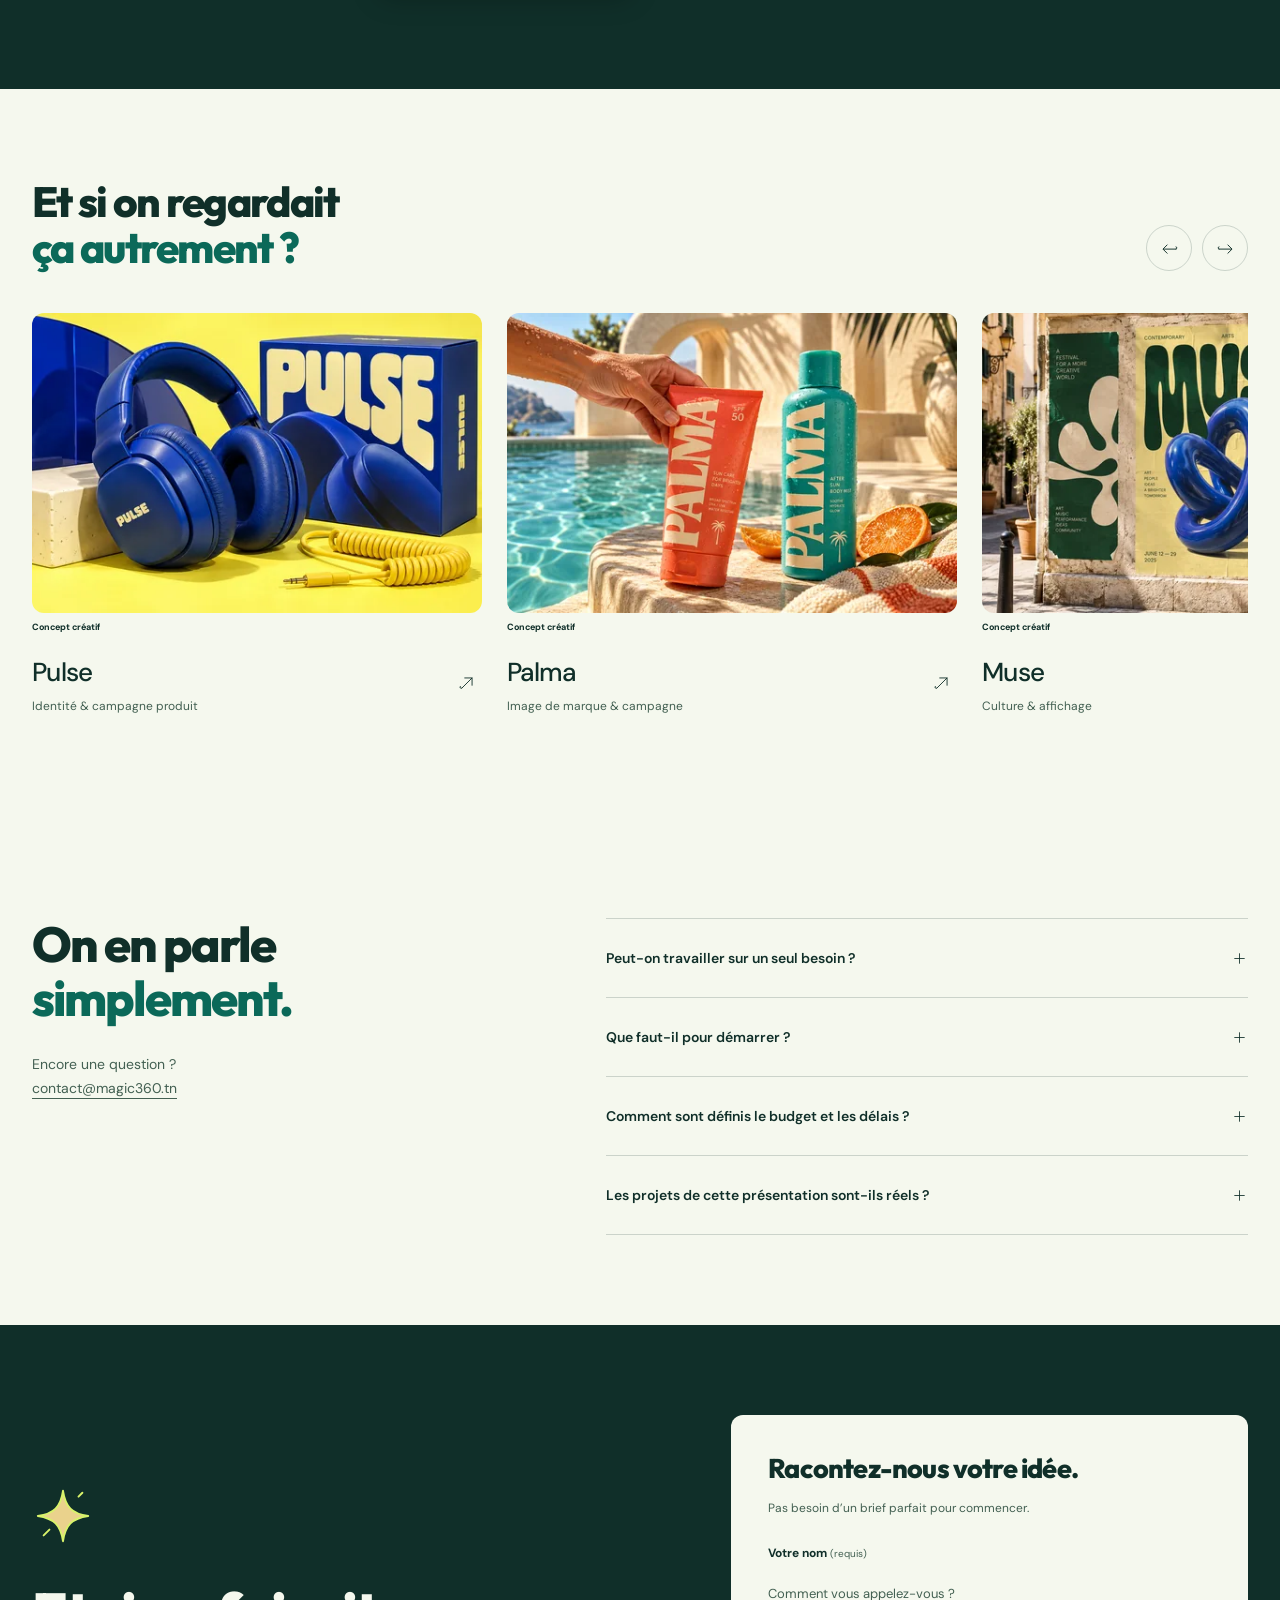
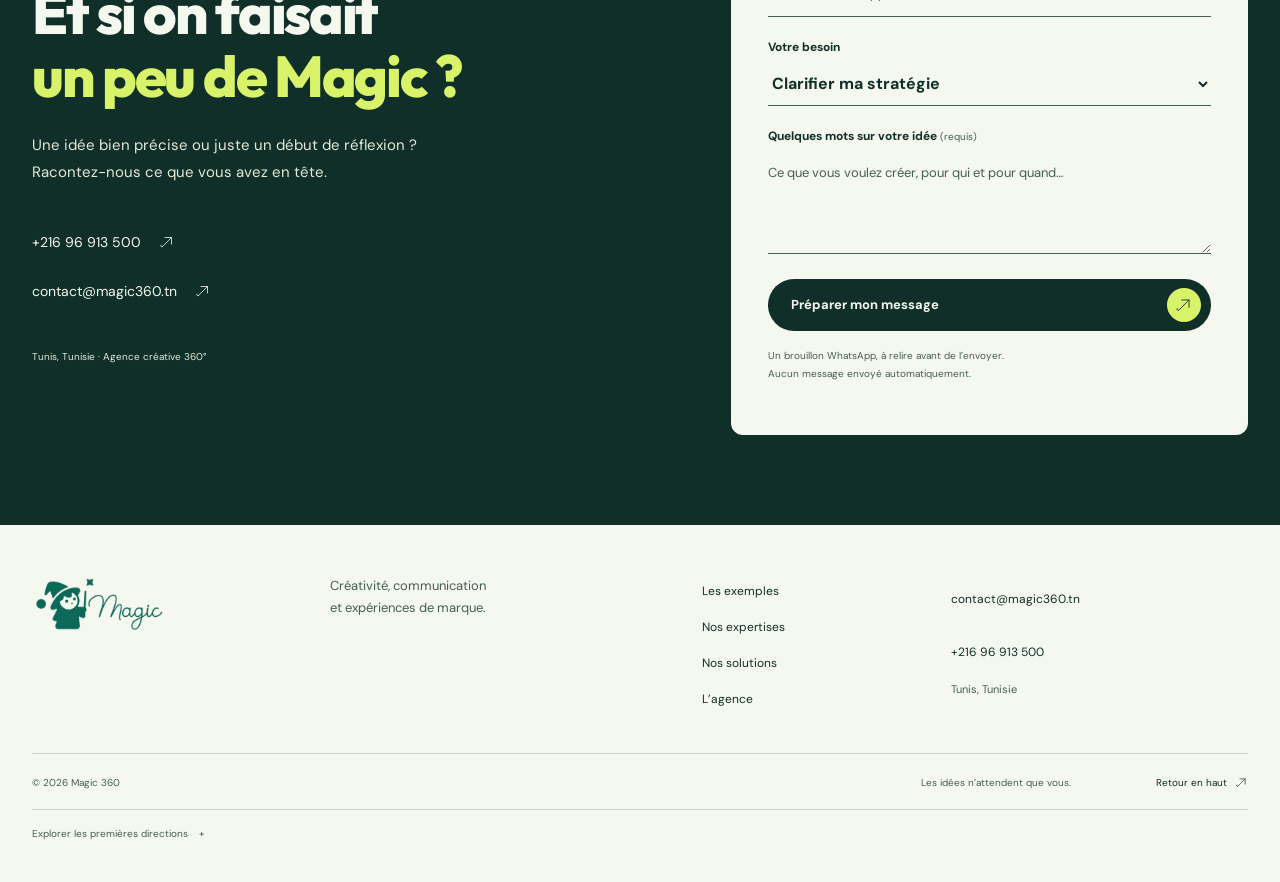
==== commit ba94ac6d: "feat: publish redesigned Magic website" ====
--- a/index.html
+++ b/index.html
@@ -1,2103 +1,1552 @@
-<!DOCTYPE html>
+<!doctype html>
 <html lang="fr">
 <head>
-  <meta charset="UTF-8">
-  <meta name="viewport" content="width=device-width, initial-scale=1.0">
-  <title>Magic 360 | Agence communication, marketing digital & événementiel en Tunisie</title>
-  <meta name="description" content="Magic 360 est une agence 360 en Tunisie spécialisée en communication, marketing digital, affichage, événementiel, branding, packaging et marketing B2B.">
-  <meta name="robots" content="index, follow, max-image-preview:large">
-  <meta name="theme-color" content="#062d26">
-  <link rel="canonical" href="https://magic360.tn/">
-  <link rel="icon" type="image/png" href="magiclogo.png">
-  <link rel="apple-touch-icon" href="magiclogo.png">
-  <meta property="og:locale" content="fr_TN">
-  <meta property="og:type" content="website">
-  <meta property="og:site_name" content="Magic 360">
-  <meta property="og:title" content="Magic 360 | Agence communication, marketing digital & événementiel">
-  <meta property="og:description" content="Communication, marketing digital, affichage, événementiel, branding, packaging et marketing B2B sous un même toit en Tunisie.">
-  <meta property="og:url" content="https://magic360.tn/">
-  <meta property="og:image" content="https://magic360.tn/assets/hero-magic-bg.png">
-  <meta property="og:image:width" content="1672">
-  <meta property="og:image:height" content="941">
-  <meta property="og:image:alt" content="Magic 360, agence de communication et marketing en Tunisie">
-  <meta name="twitter:card" content="summary_large_image">
-  <meta name="twitter:title" content="Magic 360 | Agence communication, marketing digital & événementiel">
-  <meta name="twitter:description" content="Agence 360 en Tunisie pour communication, marketing digital, affichage, événementiel, branding et B2B.">
-  <meta name="twitter:image" content="https://magic360.tn/assets/hero-magic-bg.png">
-  <script type="application/ld+json">
-    {
-      "@context": "https://schema.org",
-      "@graph": [
-        {
-          "@type": "Organization",
-          "@id": "https://magic360.tn/#organization",
-          "name": "Magic 360",
-          "url": "https://magic360.tn/",
-          "logo": "https://magic360.tn/magiclogo.png",
-          "telephone": "+21696913500",
-          "email": "contact@magic360.tn",
-          "address": {
-            "@type": "PostalAddress",
-            "addressLocality": "Tunis",
-            "addressCountry": "TN"
-          }
-        },
-        {
-          "@type": "ProfessionalService",
-          "@id": "https://magic360.tn/#agency",
-          "name": "Magic 360",
-          "url": "https://magic360.tn/",
-          "image": "https://magic360.tn/assets/hero-magic-bg.png",
-          "telephone": "+21696913500",
-          "priceRange": "$$",
-          "areaServed": {
-            "@type": "Country",
-            "name": "Tunisie"
-          },
-          "serviceType": [
-            "Communication et marketing",
-            "Marketing digital",
-            "Affichage digital et outdoor",
-            "Événementiel",
-            "Branding",
-            "Packaging",
-            "Marketing B2B"
-          ],
-          "address": {
-            "@type": "PostalAddress",
-            "addressLocality": "Tunis",
-            "addressCountry": "TN"
-          }
-        },
-        {
-          "@type": "WebSite",
-          "@id": "https://magic360.tn/#website",
-          "url": "https://magic360.tn/",
-          "name": "Magic 360",
-          "inLanguage": "fr-TN",
-          "publisher": {
-            "@id": "https://magic360.tn/#organization"
-          }
-        }
-      ]
-    }
-  </script>
-  <link rel="preconnect" href="https://fonts.googleapis.com">
-  <link rel="preconnect" href="https://fonts.gstatic.com" crossorigin>
-  <link href="https://fonts.googleapis.com/css2?family=Fraunces:opsz,wght,SOFT@9..144,500..800,70&family=Manrope:wght@400;500;600;700;800&family=Pacifico&display=swap" rel="stylesheet">
-  <style>
-    *, *::before, *::after { box-sizing: border-box; }
-
-    :root {
-      --green-950: #062d26;
-      --green-900: #08443a;
-      --green-800: #0a5d50;
-      --green-700: #0c7564;
-      --green-100: #dff2ec;
-      --green-50: #f3fbf8;
-      --gold-700: #9b7a22;
-      --gold-500: #c8a13b;
-      --gold-300: #ead28c;
-      --cream: #fffaf0;
-      --paper: #fffdf7;
-      --ink: #12211e;
-      --muted: #5b706a;
-      --line: rgba(8, 68, 58, .14);
-      --shadow: 0 20px 60px rgba(6, 45, 38, .12);
-      --radius: 8px;
-      --wrap: min(1120px, calc(100% - 32px));
-    }
-
-    html { scroll-behavior: smooth; }
-
-    body {
-      margin: 0;
-      font-family: "Manrope", sans-serif;
-      color: var(--ink);
-      background:
-        linear-gradient(90deg, rgba(8, 68, 58, .035) 1px, transparent 1px),
-        linear-gradient(180deg, #fffef9 0%, #f6fbf7 100%);
-      background-size: 26px 26px, auto;
-      overflow-x: hidden;
-    }
-
-    a { color: inherit; }
-
-    .skip-link {
-      position: absolute;
-      left: 16px;
-      top: -100px;
-      z-index: 100;
-      background: var(--green-900);
-      color: white;
-      padding: 10px 12px;
-      border-radius: var(--radius);
-      transition: top .2s ease;
-    }
-
-    .skip-link:focus { top: 16px; }
-
-    .topbar {
-      position: sticky;
-      top: 0;
-      z-index: 50;
-      background: rgba(255, 253, 247, .86);
-      border-bottom: 1px solid var(--line);
-      backdrop-filter: blur(18px);
-    }
-
-    .nav {
-      width: var(--wrap);
-      margin: 0 auto;
-      min-height: 72px;
-      display: flex;
-      align-items: center;
-      justify-content: space-between;
-      gap: 14px;
-    }
-
-    .brand {
-      display: inline-flex;
-      align-items: center;
-      text-decoration: none;
-      min-width: 0;
-    }
-
-    .brand img {
-      width: clamp(132px, 18vw, 210px);
-      height: auto;
-      max-height: 64px;
-      object-fit: contain;
-      flex: 0 0 auto;
-    }
-
-    .brand-mark {
-      width: 58px;
-      height: 58px;
-      display: grid;
-      place-items: center;
-      border-radius: 50%;
-      background: var(--green-900);
-      color: var(--gold-300);
-      font-family: "Fraunces", serif;
-      font-size: 1.4rem;
-      font-weight: 850;
-      box-shadow: 0 10px 22px rgba(6, 45, 38, .13);
-      flex: 0 0 auto;
-    }
-
-    .nav-links { display: none; }
-
-    .btn {
-      display: inline-flex;
-      align-items: center;
-      justify-content: center;
-      gap: 10px;
-      min-height: 48px;
-      padding: 0 18px;
-      border-radius: var(--radius);
-      border: 1px solid transparent;
-      font-weight: 800;
-      font-size: .9rem;
-      text-decoration: none;
-      transition: transform .2s ease, box-shadow .2s ease, background .2s ease;
-      white-space: nowrap;
-    }
-
-    .btn:hover { transform: translateY(-2px); }
-
-    .btn-whatsapp {
-      color: white;
-      background: #25d366;
-      box-shadow: 0 12px 30px rgba(37, 211, 102, .28);
-    }
-
-    .btn-whatsapp:hover {
-      background: #1fbd5c;
-      box-shadow: 0 16px 34px rgba(37, 211, 102, .34);
-    }
-
-    .wa-icon {
-      display: block;
-      width: 18px;
-      height: 18px;
-      flex: 0 0 18px;
-      fill: currentColor;
-    }
-
-    .btn-gold {
-      color: var(--green-950);
-      background: linear-gradient(135deg, #f2da91, var(--gold-500));
-      box-shadow: 0 14px 30px rgba(200, 161, 59, .22);
-    }
-
-    .btn-ghost {
-      color: var(--green-900);
-      border-color: var(--line);
-      background: rgba(255, 255, 255, .72);
-    }
-
-    .shine {
-      position: relative;
-      overflow: hidden;
-    }
-
-    .shine::after {
-      content: "";
-      position: absolute;
-      inset: -40% auto -40% -70%;
-      width: 44%;
-      transform: rotate(18deg);
-      background: linear-gradient(90deg, transparent, rgba(255, 255, 255, .58), transparent);
-      animation: sweep 4.6s ease-in-out infinite;
-    }
-
-    @keyframes sweep {
-      0%, 55% { left: -70%; }
-      82%, 100% { left: 130%; }
-    }
-
-    .section {
-      padding: 72px 0;
-      position: relative;
-    }
-
-    .wrap {
-      width: var(--wrap);
-      margin: 0 auto;
-      position: relative;
-    }
-
-    .eyebrow {
-      display: inline-flex;
-      align-items: center;
-      gap: 8px;
-      margin: 0 0 14px;
-      color: var(--green-800);
-      font-size: .76rem;
-      font-weight: 900;
-      letter-spacing: .12em;
-      text-transform: uppercase;
-    }
-
-    .eyebrow::before {
-      content: "";
-      width: 8px;
-      height: 8px;
-      border-radius: 50%;
-      background: var(--gold-500);
-      box-shadow: 0 0 0 6px rgba(200, 161, 59, .13);
-    }
-
-    .hero .eyebrow {
-      color: #d62828;
-    }
-
-    .hero .eyebrow::before {
-      content: "1er";
-      display: grid;
-      place-items: center;
-      width: 30px;
-      height: 30px;
-      background: #d62828;
-      color: var(--cream);
-      font-family: "Fraunces", serif;
-      font-size: .7rem;
-      font-weight: 850;
-      letter-spacing: 0;
-      text-transform: none;
-      box-shadow: 0 0 0 6px rgba(214, 40, 40, .12);
-    }
-
-    h1, h2, h3, p { margin-top: 0; }
-
-    h1, h2, .display {
-      font-family: "Fraunces", serif;
-      letter-spacing: 0;
-      color: var(--green-800);
-    }
-
-    h1 {
-      margin-bottom: 18px;
-      font-size: clamp(2.8rem, 12vw, 6.4rem);
-      line-height: .94;
-      font-weight: 800;
-      max-width: 100%;
-      overflow-wrap: break-word;
-    }
-
-    h1 span {
-      color: var(--green-800);
-      position: relative;
-      display: inline-block;
-    }
-
-    h1 span::after {
-      content: "";
-      position: absolute;
-      left: .08em;
-      right: .02em;
-      bottom: .04em;
-      height: .16em;
-      z-index: -1;
-      background: linear-gradient(90deg, rgba(234, 210, 140, .85), rgba(234, 210, 140, .18));
-    }
-
-    .hero-title {
-      display: grid;
-      justify-items: center;
-      gap: 14px;
-      perspective: 900px;
-    }
-
-    .hero-title-line {
-      color: var(--green-800);
-      font-size: clamp(2rem, 7vw, 4.35rem);
-      display: inline-flex;
-      flex-wrap: wrap;
-      justify-content: center;
-      gap: .18em;
-    }
-
-    .hero-title-line::after,
-    .hero-title-part::after,
-    .magic-stage::after,
-    .magic-motion::after,
-    .magic-object::after,
-    .magic-shape::after { display: none; }
-
-    .hero-title-part {
-      color: var(--green-800);
-      opacity: 0;
-      transform: translateY(10px);
-      animation: titlePartIn .48s cubic-bezier(.16, 1, .3, 1) forwards;
-    }
-
-    .hero-title-part:nth-child(1) { animation-delay: .5s; }
-    .hero-title-part:nth-child(2) { animation-delay: .96s; }
-
-    .magic-stage {
-      display: inline-grid;
-      width: min-content;
-      position: relative;
-      justify-self: center;
-      contain: layout;
-      will-change: transform;
-    }
-
-    .magic-motion {
-      display: block;
-      transition: transform .22s ease-out;
-      z-index: 2;
-      will-change: transform;
-    }
-
-    .magic-object {
-      display: block;
-      width: min(840px, 94vw);
-      transform: rotate(-1deg);
-      transform-origin: 50% 70%;
-      animation: magicFloat 5.8s ease-in-out infinite;
-      z-index: 2;
-      will-change: transform;
-    }
-
-    .magic-svg {
-      display: block;
-      width: 100%;
-      height: auto;
-      overflow: visible;
-      filter: drop-shadow(0 28px 32px rgba(6, 45, 38, .22));
-    }
-
-    .magic-svg text {
-      font-family: "Pacifico", "Fraunces", cursive;
-      font-size: 168px;
-      letter-spacing: .01em;
-      text-anchor: middle;
-      paint-order: stroke fill;
-      stroke-linecap: round;
-      stroke-linejoin: round;
-    }
-
-    .magic-depth {
-      fill: #06352f;
-      stroke: #06352f;
-      stroke-width: 13px;
-      opacity: 1;
-    }
-
-    .magic-depth-mid {
-      fill: #074139;
-      stroke: #074139;
-      stroke-width: 12px;
-      opacity: 1;
-    }
-
-    .magic-front {
-      fill: url(#magic-word-texture);
-      stroke: none;
-      stroke-width: 0;
-      opacity: 1;
-    }
-
-
-    .magic-shape {
-      position: absolute;
-      display: block;
-      color: var(--green-800);
-      filter:
-        drop-shadow(4px 6px 0 #06352f)
-        drop-shadow(0 14px 18px rgba(6, 45, 38, .20));
-      pointer-events: none;
-      z-index: 1;
-      will-change: transform;
-    }
-
-    .magic-shape svg {
-      display: block;
-      width: 100%;
-      height: 100%;
-      overflow: visible;
-    }
-
-    .magic-shape path:not([fill]),
-    .magic-shape circle {
-      fill: currentColor;
-    }
-
-    .magic-shape-star {
-      left: -2%;
-      top: 18%;
-      width: clamp(76px, 10vw, 132px);
-      height: clamp(76px, 10vw, 132px);
-      opacity: 0;
-      transform: rotate(-12deg);
-      animation:
-        starAppearLeft .52s cubic-bezier(.16, 1, .3, 1) 1.5s forwards,
-        starFloatLeft 4.8s ease-in-out 2.02s infinite;
-    }
-
-    .magic-shape-circle {
-      right: -3%;
-      top: 48%;
-      width: clamp(70px, 9vw, 118px);
-      height: clamp(70px, 9vw, 118px);
-      opacity: 0;
-      transform: rotate(16deg);
-      animation:
-        starAppearRight .52s cubic-bezier(.16, 1, .3, 1) 1.58s forwards,
-        starFloatRight 5.4s ease-in-out 2.1s infinite;
-    }
-
-    @keyframes magicFloat {
-      0%, 100% { transform: rotate(-1deg) translateY(0); }
-      50% { transform: rotate(.6deg) translateY(-6px); }
-    }
-
-    @keyframes titlePartIn {
-      to {
-        opacity: 1;
-        transform: translateY(0);
-      }
-    }
-
-    @keyframes starAppearLeft {
-      from {
-        opacity: 0;
-        transform: rotate(-96deg) translateY(18px) scale(.38);
-      }
-      to {
-        opacity: 1;
-        transform: rotate(-12deg) translateY(0) scale(1);
-      }
-    }
-
-    @keyframes starAppearRight {
-      from {
-        opacity: 0;
-        transform: rotate(110deg) translateY(18px) scale(.38);
-      }
-      to {
-        opacity: 1;
-        transform: rotate(16deg) translateY(0) scale(1);
-      }
-    }
-
-    @keyframes starFloatLeft {
-      0%, 100% { transform: rotate(-12deg) translateY(0) scale(1); }
-      50% { transform: rotate(-5deg) translateY(-8px) scale(1.04); }
-    }
-
-    @keyframes starFloatRight {
-      0%, 100% { transform: rotate(16deg) translateY(0) scale(1); }
-      50% { transform: rotate(9deg) translateY(7px) scale(1.03); }
-    }
-
-    h2 {
-      margin-bottom: 14px;
-      font-size: clamp(2rem, 8vw, 4.1rem);
-      line-height: .98;
-      font-weight: 760;
-    }
-
-    h3 {
-      margin-bottom: 10px;
-      font-size: 1.05rem;
-      line-height: 1.25;
-      color: var(--green-800);
-    }
-
-    h2 sup {
-      font-size: .45em;
-      vertical-align: super;
-      line-height: 0;
-    }
-
-    .lead {
-      margin-bottom: 22px;
-      color: var(--muted);
-      font-size: 1.04rem;
-      line-height: 1.75;
-    }
-
-    .hero {
-      --hero-tilt-x: 0deg;
-      --hero-tilt-y: 0deg;
-      position: relative;
-      padding: 44px 0 58px;
-      overflow: hidden;
-      background: url("assets/hero-magic-bg.png") center / cover no-repeat;
-    }
-
-    .hero::before {
-      content: "";
-      position: absolute;
-      inset: 0;
-      background: rgba(255, 253, 247, .12);
-      z-index: -2;
-    }
-
-    .hero::after {
-      content: "";
-      position: absolute;
-      left: 0;
-      right: 0;
-      bottom: 0;
-      height: 34%;
-      background: linear-gradient(180deg, rgba(255, 253, 247, 0), var(--paper));
-      pointer-events: none;
-      z-index: 0;
-    }
-
-    .hero-grid {
-      max-width: 1120px;
-      text-align: center;
-      position: relative;
-      z-index: 1;
-    }
-
-    .hero-grid > * { min-width: 0; }
-
-    .hero-copy .lead {
-      max-width: 650px;
-      margin-left: auto;
-      margin-right: auto;
-      font-size: clamp(1rem, 2.5vw, 1.2rem);
-    }
-
-    .hero-actions {
-      display: grid;
-      gap: 12px;
-      margin: 26px 0 22px;
-      justify-content: center;
-    }
-
-    .hero .hero-actions {
-      margin-top: 64px;
-    }
-
-    .hero .hero-actions .btn {
-      animation: heroCtaIn .62s cubic-bezier(.16, 1, .3, 1) backwards;
-    }
-
-    .hero .hero-actions .btn:nth-child(1) {
-      animation-delay: 1.85s;
-    }
-
-    .hero .hero-actions .btn:nth-child(2) {
-      animation-delay: 2.02s;
-    }
-
-    @keyframes heroCtaIn {
-      from {
-        opacity: 0;
-        transform: translateY(18px) scale(.96);
-      }
-    }
-
-    @media (max-width: 719px) {
-      .hero {
-        padding: 38px 0 50px;
-      }
-
-      .hero .hero-actions {
-        display: flex;
-        flex-wrap: nowrap;
-        gap: 8px;
-        margin-top: 46px;
-      }
-
-      .hero .hero-actions .btn {
-        min-height: 44px;
-        padding: 0 12px;
-        font-size: .78rem;
-        flex: 1 1 0;
-        min-width: 0;
-      }
-    }
-
-    .grid {
-      display: grid;
-      gap: 14px;
-    }
-
-    .card {
-      border: 1px solid var(--line);
-      border-radius: var(--radius);
-      background: rgba(255, 255, 255, .76);
-      box-shadow: 0 14px 36px rgba(6, 45, 38, .06);
-    }
-
-    .singular {
-      background:
-        linear-gradient(180deg, #fffdf7, var(--green-50));
-      border-top: 1px solid var(--line);
-    }
-
-    .split {
-      display: grid;
-      gap: 24px;
-      align-items: start;
-    }
-
-    .pills {
-      display: flex;
-      flex-wrap: wrap;
-      gap: 8px;
-      margin-top: 22px;
-    }
-
-    .pill {
-      padding: 8px 10px;
-      border: 1px solid rgba(10, 117, 100, .18);
-      border-radius: 999px;
-      background: rgba(255, 255, 255, .74);
-      color: var(--green-900);
-      font-size: .78rem;
-      font-weight: 800;
-    }
-
-    .quote-card {
-      padding: 22px;
-      background: var(--green-900);
-      color: white;
-      position: relative;
-      overflow: hidden;
-    }
-
-    .quote-card::before {
-      content: "";
-      position: absolute;
-      inset: 0;
-      background:
-        linear-gradient(120deg, transparent 0 42%, rgba(234, 210, 140, .16) 42% 43%, transparent 43%),
-        radial-gradient(circle at 100% 0, rgba(234, 210, 140, .18), transparent 35%);
-    }
-
-    .quote-card > * { position: relative; }
-
-    .quote-card p {
-      margin-bottom: 18px;
-      font-family: "Fraunces", serif;
-      font-size: clamp(1.55rem, 7vw, 2.4rem);
-      line-height: 1.08;
-    }
-
-    .quote-card span {
-      color: rgba(255, 255, 255, .66);
-      font-weight: 700;
-      line-height: 1.6;
-    }
-
-    .services {
-      background: var(--paper);
-    }
-
-    .service-stories {
-      display: grid;
-      gap: 16px;
-      margin-top: 26px;
-    }
-
-    .service-story {
-      display: grid;
-      gap: 14px;
-      align-content: start;
-      min-height: 100%;
-      padding: 22px;
-      border: 1px solid var(--line);
-      border-radius: var(--radius);
-      background: rgba(255, 255, 255, .82);
-      box-shadow: 0 14px 36px rgba(6, 45, 38, .06);
-      overflow: hidden;
-    }
-
-    .service-icon {
-      width: 52px;
-      height: 52px;
-      display: inline-grid;
-      place-items: center;
-      border-radius: var(--radius);
-      background: var(--gold-500);
-      color: white;
-      border: 1px solid rgba(155, 122, 34, .2);
-      position: relative;
-    }
-
-    .service-icon::after {
-      content: attr(data-num);
-      position: absolute;
-      right: -6px;
-      bottom: -7px;
-      color: rgba(200, 161, 59, .22);
-      font-family: "Fraunces", serif;
-      font-size: 1.25rem;
-      font-weight: 900;
-    }
-
-    .service-icon svg {
-      width: 26px;
-      height: 26px;
-      stroke: currentColor;
-      stroke-width: 1.9;
-      fill: none;
-      stroke-linecap: round;
-      stroke-linejoin: round;
-    }
-
-    .service-story h3 {
-      margin-bottom: 0;
-      font-size: 1.1rem;
-    }
-
-    .service-copy {
-      display: grid;
-      gap: 12px;
-    }
-
-    .service-kicker {
-      color: var(--gold-700);
-      font-size: .72rem;
-      font-weight: 900;
-      text-transform: uppercase;
-      letter-spacing: .08em;
-    }
-
-    .service-copy ul,
-    .check-list {
-      margin: 0;
-      padding: 0;
-      list-style: none;
-      display: grid;
-      gap: 9px;
-      color: var(--muted);
-      line-height: 1.55;
-      font-size: .92rem;
-    }
-
-    .service-copy li,
-    .check-list li {
-      position: relative;
-      padding-left: 20px;
-    }
-
-    .service-copy li::before,
-    .check-list li::before {
-      content: "";
-      position: absolute;
-      left: 0;
-      top: .62em;
-      width: 8px;
-      height: 8px;
-      border-radius: 50%;
-      background: var(--gold-500);
-      box-shadow: 0 0 0 4px rgba(200, 161, 59, .12);
-    }
-
-    .partners {
-      background: #fffdf7;
-      border-top: 1px solid var(--line);
-      border-bottom: 1px solid var(--line);
-    }
-
-    .partners-head {
-      display: grid;
-      gap: 8px;
-      margin-bottom: 30px;
-    }
-
-    .partners h2 {
-      max-width: 760px;
-      margin-bottom: 0;
-    }
-
-    .partners .lead {
-      max-width: 720px;
-      margin-bottom: 0;
-    }
-
-    .partners-grid {
-      display: grid;
-      grid-template-columns: repeat(2, minmax(0, 1fr));
-      gap: 14px;
-    }
-
-    .partner-logo {
-      min-height: 150px;
-      padding: 24px;
-      display: grid;
-      place-items: center;
-      border: 1px solid var(--line);
-      border-radius: var(--radius);
-      background: white;
-      box-shadow: 0 10px 24px rgba(6, 45, 38, .045);
-      transition: border-color .2s ease, box-shadow .2s ease, transform .2s ease;
-    }
-
-    .partner-logo:hover {
-      border-color: rgba(10, 117, 100, .24);
-      box-shadow: 0 16px 34px rgba(6, 45, 38, .075);
-      transform: translateY(-2px);
-    }
-
-    .partner-logo img {
-      display: block;
-      width: 100%;
-      max-width: 320px;
-      height: 98px;
-      object-fit: contain;
-    }
-
-    .partner-logo-wide img {
-      max-width: 390px;
-    }
-
-    .partner-logo-tall img {
-      height: 118px;
-    }
-
-    @media (max-width: 719px) {
-      .service-stories {
-        display: flex;
-        gap: 12px;
-        width: 100vw;
-        margin-left: calc(50% - 50vw);
-        margin-right: calc(50% - 50vw);
-        padding: 8px 14vw 22px;
-        overflow-x: auto;
-        scroll-snap-type: x mandatory;
-        scroll-padding-inline: 14vw;
-        -webkit-overflow-scrolling: touch;
-        scrollbar-width: none;
-      }
-
-      .service-stories::-webkit-scrollbar {
-        display: none;
-      }
-
-      .service-story {
-        flex: 0 0 72vw;
-        max-width: 320px;
-        min-height: 100%;
-        scroll-snap-align: center;
-        transform: scale(.88);
-        opacity: .68;
-        transition: transform .24s ease, opacity .24s ease, box-shadow .24s ease;
-      }
-
-      .service-story.is-active {
-        transform: scale(1);
-        opacity: 1;
-        box-shadow: 0 18px 44px rgba(6, 45, 38, .13);
-      }
-    }
-
-    .band {
-      background: var(--green-950);
-      color: white;
-      overflow: hidden;
-    }
-
-    .band h2,
-    .band h3 { color: white; }
-
-    .band .lead,
-    .band .check-list { color: rgba(255, 255, 255, .72); }
-
-    .band .eyebrow { color: var(--gold-300); }
-
-    .band-grid {
-      display: grid;
-      gap: 14px;
-    }
-
-    .panel {
-      padding: 22px;
-      border: 1px solid rgba(255, 255, 255, .12);
-      border-radius: var(--radius);
-      background: rgba(255, 255, 255, .055);
-      position: relative;
-      overflow: hidden;
-    }
-
-    .panel::after {
-      content: "";
-      position: absolute;
-      top: 0;
-      left: 0;
-      right: 0;
-      height: 2px;
-      background: linear-gradient(90deg, var(--gold-500), transparent);
-    }
-
-    .panel .check-list li::before { background: var(--gold-300); }
-
-    .panel-head {
-      display: flex;
-      align-items: center;
-      gap: 12px;
-      margin-bottom: 12px;
-    }
-
-    .visibility-icon {
-      width: 44px;
-      height: 44px;
-      display: inline-grid;
-      place-items: center;
-      flex: 0 0 auto;
-      border-radius: var(--radius);
-      background: rgba(234, 210, 140, .14);
-      border: 1px solid rgba(234, 210, 140, .28);
-      color: var(--gold-300);
-    }
-
-    .visibility-icon svg {
-      width: 24px;
-      height: 24px;
-      stroke: currentColor;
-      stroke-width: 1.9;
-      fill: none;
-      stroke-linecap: round;
-      stroke-linejoin: round;
-    }
-
-    .panel-label {
-      color: var(--gold-300);
-      font-weight: 900;
-      font-size: .76rem;
-      letter-spacing: .12em;
-      text-transform: uppercase;
-    }
-
-    @media (max-width: 719px) {
-      .band-grid {
-        display: flex;
-        gap: 12px;
-        width: 100vw;
-        margin-left: calc(50% - 50vw);
-        margin-right: calc(50% - 50vw);
-        padding: 8px 16px 22px;
-        overflow-x: auto;
-        scroll-snap-type: x mandatory;
-        scroll-padding-inline: 16px;
-        -webkit-overflow-scrolling: touch;
-        scrollbar-width: none;
-      }
-
-      .band-grid::-webkit-scrollbar {
-        display: none;
-      }
-
-      .band-grid .panel {
-        flex: 0 0 calc(100vw - 48px);
-        width: calc(100vw - 48px);
-        min-width: calc(100vw - 48px);
-        max-width: 430px;
-        scroll-snap-align: start;
-        transform: scale(.94);
-        transform-origin: left center;
-        opacity: .68;
-        transition: transform .24s ease, opacity .24s ease, box-shadow .24s ease;
-      }
-
-      .band-grid .panel.is-active {
-        transform: scale(1) !important;
-        opacity: 1 !important;
-        box-shadow: 0 18px 44px rgba(0, 0, 0, .18);
-      }
-    }
-
-    .events {
-      background:
-        linear-gradient(180deg, var(--green-50), #fffdf7);
-      border-top: 1px solid var(--line);
-    }
-
-    .feature-card {
-      padding: 20px;
-      min-height: 100%;
-    }
-
-    .feature-num {
-      display: inline-grid;
-      place-items: center;
-      width: 38px;
-      height: 38px;
-      margin-bottom: 14px;
-      border-radius: 50%;
-      background: var(--green-100);
-      color: var(--green-900);
-      font-weight: 900;
-    }
-
-    .b2b {
-      background: #fff;
-      border-top: 1px solid var(--line);
-    }
-
-    .b2b .stats-card {
-      align-self: stretch;
-      height: 100%;
-    }
-
-    .b2b .stat {
-      display: grid;
-      align-content: center;
-    }
-
-    .sector-list {
-      display: flex;
-      flex-wrap: wrap;
-      gap: 8px;
-      margin-top: 16px;
-    }
-
-    .sector-list span {
-      padding: 8px 10px;
-      border-radius: var(--radius);
-      background: var(--green-50);
-      color: var(--green-900);
-      font-size: .78rem;
-      font-weight: 800;
-    }
-
-    .stats-card {
-      display: grid;
-      gap: 1px;
-      overflow: hidden;
-      border: 1px solid var(--line);
-      border-radius: var(--radius);
-      background: var(--line);
-    }
-
-    .stat {
-      padding: 18px;
-      background: var(--paper);
-    }
-
-    .stat strong {
-      display: block;
-      color: var(--green-800);
-      font-family: "Fraunces", serif;
-      font-size: 2.2rem;
-      line-height: 1;
-    }
-
-    .stat span {
-      display: block;
-      margin-top: 7px;
-      color: var(--muted);
-      font-weight: 800;
-      font-size: .82rem;
-    }
-
-    .why {
-      background: var(--paper);
-      border-top: 1px solid var(--line);
-    }
-
-    .why-list {
-      display: grid;
-      gap: 12px;
-    }
-
-    .why-item {
-      padding: 18px;
-      border-radius: var(--radius);
-      background: white;
-      border: 1px solid var(--line);
-    }
-
-    .why-item strong {
-      display: block;
-      margin-bottom: 6px;
-      color: var(--green-900);
-      font-size: 1rem;
-    }
-
-    .why-item p {
-      margin: 0;
-      color: var(--muted);
-      line-height: 1.6;
-      font-size: .92rem;
-    }
-
-    .mission {
-      padding-bottom: 96px;
-      background:
-        linear-gradient(180deg, #fff, var(--green-50));
-    }
-
-    .mission-box {
-      border-radius: var(--radius);
-      background: #fffdf7;
-      border: 1px solid rgba(200, 161, 59, .28);
-      box-shadow: 0 24px 70px rgba(6, 45, 38, .12);
-      position: relative;
-      overflow: hidden;
-    }
-
-    .mission-box::before {
-      content: "";
-      position: absolute;
-      inset: 0;
-      background:
-        linear-gradient(115deg, transparent 0 58%, rgba(234, 210, 140, .18) 58% 59%, transparent 59%),
-        linear-gradient(180deg, rgba(255, 255, 255, .78), transparent);
-      pointer-events: none;
-    }
-
-    .mission-box > * { position: relative; }
-
-    .mission-grid {
-      display: grid;
-    }
-
-    .mission-copy {
-      padding: 28px;
-    }
-
-    .mission-top {
-      display: flex;
-      align-items: center;
-      gap: 14px;
-      margin-bottom: 14px;
-    }
-
-    .mission-actions {
-      display: flex;
-      flex-wrap: wrap;
-      gap: 12px;
-      margin-top: 26px;
-    }
-
-    .mission-proof {
-      display: grid;
-      gap: 22px;
-      align-content: space-between;
-      min-height: 100%;
-      padding: 28px;
-      background: var(--green-950);
-      color: white;
-    }
-
-    .mission-proof h3 {
-      color: white;
-      max-width: 12ch;
-      margin-bottom: 10px;
-      font-size: clamp(1.5rem, 5vw, 2.25rem);
-      line-height: 1.03;
-    }
-
-    .mission-proof p {
-      color: rgba(255, 255, 255, .7);
-      line-height: 1.65;
-      margin-bottom: 0;
-    }
-
-    .mission-points {
-      display: grid;
-      gap: 10px;
-    }
-
-    .mission-point {
-      padding: 14px;
-      border-radius: var(--radius);
-      background: rgba(255, 255, 255, .07);
-      border: 1px solid rgba(255, 255, 255, .1);
-    }
-
-    .mission-point strong {
-      display: block;
-      color: var(--gold-300);
-      margin-bottom: 5px;
-      font-size: .86rem;
-    }
-
-    .mission-point span {
-      color: rgba(255, 255, 255, .76);
-      font-size: .88rem;
-      line-height: 1.5;
-      font-weight: 700;
-    }
-
-    .mission-signature {
-      padding-top: 18px;
-      border-top: 1px solid rgba(255, 255, 255, .14);
-      color: var(--gold-300);
-      font-family: "Fraunces", serif;
-      font-size: 1.35rem;
-      font-weight: 800;
-    }
-
-    .footer {
-      padding: 36px 0 92px;
-      background: var(--green-950);
-      color: white;
-    }
-
-    .footer-grid {
-      display: grid;
-      gap: 24px;
-    }
-
-    .footer-brand {
-      display: flex;
-      align-items: center;
-      gap: 16px;
-    }
-
-    .footer-brand img {
-      width: 78px;
-      flex: 0 0 auto;
-      filter: brightness(0) invert(1) drop-shadow(0 14px 24px rgba(0, 0, 0, .18));
-      opacity: .8;
-    }
-
-    .footer p {
-      color: rgba(255, 255, 255, .68);
-      line-height: 1.7;
-      margin-bottom: 0;
-    }
-
-    .footer h3 {
-      color: var(--gold-300);
-      font-size: .84rem;
-      text-transform: uppercase;
-      letter-spacing: .12em;
-    }
-
-    .footer ul {
-      list-style: none;
-      margin: 0;
-      padding: 0;
-      display: grid;
-      gap: 9px;
-    }
-
-    .footer a {
-      text-decoration: none;
-      color: rgba(255, 255, 255, .72);
-      font-weight: 700;
-    }
-
-    .footer-bottom {
-      margin-top: 26px;
-      padding-top: 20px;
-      border-top: 1px solid rgba(255, 255, 255, .12);
-      display: grid;
-      gap: 8px;
-      color: rgba(255, 255, 255, .54);
-      font-size: .85rem;
-    }
-
-    @media (max-width: 440px) {
-      .nav {
-        width: 100%;
-        padding: 0 12px;
-        gap: 8px;
-      }
-
-      .brand img { width: 128px; max-height: 54px; }
-
-      .topbar .btn {
-        flex: 0 0 46px;
-        width: 46px;
-        min-height: 44px;
-        padding: 0;
-        gap: 0;
-        font-size: 0;
-      }
-
-      .topbar .wa-icon { width: 18px; height: 18px; }
-
-      .footer-brand {
-        align-items: flex-start;
-      }
-
-      .footer-brand img {
-        width: 58px;
-      }
-
-      .eyebrow {
-        max-width: 100%;
-        font-size: .68rem;
-        letter-spacing: .08em;
-        line-height: 1.45;
-      }
-
-      h1 {
-        font-size: clamp(2.05rem, 10vw, 2.65rem);
-        line-height: .96;
-      }
-
-      .lead {
-        max-width: 100%;
-        font-size: .96rem;
-        overflow-wrap: break-word;
-      }
-
-    }
-
-    .reveal {
-      opacity: 0;
-      transform: translateY(18px);
-      transition: opacity .55s ease, transform .55s ease;
-      transition-delay: var(--reveal-delay, 0s);
-    }
-
-    .hero-copy.reveal {
-      opacity: 1;
-      transform: none;
-      transition: none;
-    }
-
-    .reveal.is-visible {
-      opacity: 1;
-      transform: translateY(0);
-    }
-
-    @media (min-width: 720px) {
-      :root { --wrap: min(1120px, calc(100% - 56px)); }
-
-      .nav-links {
-        display: flex;
-        align-items: center;
-        gap: 18px;
-        color: var(--muted);
-        font-size: .82rem;
-        font-weight: 800;
-      }
-
-      .nav-links a {
-        text-decoration: none;
-      }
-
-      .hero { padding: 56px 0 78px; }
-      .hero-actions { display: flex; align-items: center; }
-      .hero .hero-actions { margin-top: 84px; }
-      .grid.two { grid-template-columns: repeat(2, minmax(0, 1fr)); }
-      .grid.three { grid-template-columns: repeat(3, minmax(0, 1fr)); }
-      .split { grid-template-columns: 1.05fr .95fr; gap: 44px; }
-      .b2b .split {
-        grid-template-columns: minmax(0, 1.35fr) minmax(360px, .8fr);
-        align-items: stretch;
-      }
-      .service-stories { grid-template-columns: repeat(3, minmax(0, 1fr)); }
-      .partners-grid { grid-template-columns: repeat(2, minmax(0, 1fr)); }
-      .band-grid { grid-template-columns: repeat(2, minmax(0, 1fr)); }
-      .stats-card { grid-template-columns: repeat(4, 1fr); }
-      .b2b .stats-card { grid-template-columns: repeat(2, minmax(0, 1fr)); }
-      .footer-grid { grid-template-columns: 1.4fr repeat(3, 1fr); }
-      .footer-bottom { grid-template-columns: 1fr auto; align-items: center; }
-    }
-
-    @media (min-width: 1020px) {
-      .hero {
-        min-height: calc(100vh - 72px);
-        display: grid;
-        align-items: center;
-      }
-
-      .hero-grid {
-        max-width: 1320px;
-      }
-
-      .magic-object {
-        width: min(1180px, 96vw);
-      }
-
-      .magic-stage {
-        transform: translateX(-2.5vw);
-      }
-
-      .section { padding: 96px 0; }
-      .panel, .feature-card, .service-story { padding: 26px; }
-      .partners-grid { grid-template-columns: repeat(3, minmax(0, 1fr)); }
-      .partner-logo { min-height: 170px; }
-      .partner-logo img { height: 112px; }
-      .partner-logo-tall img { height: 136px; }
-      .mission-grid { grid-template-columns: minmax(0, 1.25fr) minmax(320px, .75fr); }
-      .mission-copy { padding: 44px; }
-      .mission-proof { padding: 36px; }
-    }
-
-    @media (prefers-reduced-motion: reduce) {
-      *, *::before, *::after {
-        animation-duration: .01ms !important;
-        animation-iteration-count: 1 !important;
-        scroll-behavior: auto !important;
-        transition-duration: .01ms !important;
-      }
-    }
-  </style>
+<meta charset="utf-8">
+<meta name="viewport" content="width=device-width,initial-scale=1">
+<meta name="theme-color" content="#102F29">
+<meta name="robots" content="index, follow">
+<title>Magic 360 — Des idées qui prennent vie | Agence créative en Tunisie</title>
+<meta name="description" content="Branding, campagnes, digital et événementiel : Magic 360 réunit stratégie et création pour donner du caractère à votre marque en Tunisie.">
+<link rel="canonical" href="https://magicbrandingco.com/">
+<meta property="og:title" content="Magic 360 — Des idées qui prennent vie">
+<meta property="og:description" content="Agence de communication et création à 360° en Tunisie.">
+<meta property="og:image" content="https://magicbrandingco.com/assets/magic/naya-1400.webp">
+<meta property="og:type" content="website">
+<meta property="og:locale" content="fr_TN">
+<link rel="icon" href="/magiclogo.png">
+<link rel="preload" href="/assets/fonts/dm-sans-latin.woff2" as="font" type="font/woff2" crossorigin>
+<link rel="preload" href="/assets/fonts/outfit-latin.woff2" as="font" type="font/woff2" crossorigin>
+<link rel="stylesheet" href="/assets/fonts/magic-fonts.css?v=5838521dd9aa">
+<link rel="stylesheet" href="/assets/magic.css?v=66bfb69ff8a2">
+<script src="/assets/magic.js?v=a4de19dbe565" defer>
+</script>
+<script id="work-data" type="application/json">{"naya": {"title": "Naya", "category": "branding", "label": "Identité & direction artistique", "description": "Une marque de soin qui ose la couleur. Une identité, une direction produit et un langage visuel imaginés pour les mêmes moments de marque.", "deliverables": ["Identité visuelle", "Direction artistique", "Campagne produit"], "alt": "Concept Naya : soins lavande et bleu cobalt", "images": [{"key": "naya", "alt": "Concept Naya : soins lavande et bleu cobalt"}, {"key": "naya-hands", "alt": "Concept Naya : mains utilisant le tube lavande et le pot de crème bleu cobalt"}, {"key": "naya-campaign", "alt": "Concept Naya : affiche lavande, packaging et guide de marque"}, {"key": "naya-retail", "alt": "Concept Naya : présentoir lavande, soins bleu cobalt et sacs de marque"}]}, "kora": {"title": "Kora", "category": "campagne", "label": "Campagne & image de marque", "description": "Du mouvement dans l’image. Une exploration de campagne sport où la photographie produit et la typographie portent la même énergie.", "deliverables": ["Concept de campagne", "Création publicitaire", "Direction photo"], "alt": "Concept Kora : sneaker bleue sur une composition rouge et ivoire", "images": [{"key": "kora", "alt": "Concept Kora : sneaker bleue sur une composition rouge et ivoire"}, {"key": "kora-campaign", "alt": "Concept Kora : geste de laçage, sneakers bleues et campagne rouge et crème"}, {"key": "kora-detail", "alt": "Concept Kora : détail de sneaker bleue, boîte rouge et supports de marque"}, {"key": "kora-social", "alt": "Concept Kora : campagne digitale sur téléphone et sneakers bleues sur fond rouge"}]}, "saison": {"title": "Saison", "category": "branding", "label": "Packaging & campagne produit", "description": "Un lancement plein de caractère. Un système de packaging et des images de campagne qui donnent le goût de découvrir la marque.", "deliverables": ["Design packaging", "Campagne produit", "Contenus sociaux"], "alt": "Concept Saison : canettes et oranges sur une composition corail", "images": [{"key": "saison", "alt": "Concept Saison : canettes et oranges sur une composition corail"}, {"key": "saison-campaign", "alt": "Concept Saison : main tenant une canette et campagne orange et vert"}, {"key": "saison-social", "alt": "Concept Saison : campagne sociale sur téléphone, canettes et agrumes"}]}, "muse": {"title": "Muse", "category": "campagne", "label": "Culture & affichage", "description": "Un festival d’art fictif, une présence qui se remarque. La typographie et la matière deviennent un langage d’affichage cohérent.", "deliverables": ["Identité culturelle", "Affichage", "Campagne"], "alt": "Concept Muse : affiches culturelles avec sculpture bleue", "images": [{"key": "muse", "alt": "Concept Muse : affiches culturelles avec sculpture bleue"}, {"key": "muse-event", "alt": "Concept Muse : visiteurs dans une cour méditerranéenne, sculpture bleue et signalétique jaune"}, {"key": "muse-tickets", "alt": "Concept Muse : billets, programme jaune et bracelet de festival autour d’une sculpture bleue"}]}, "pulse": {"title": "Pulse", "category": "campagne", "label": "Identité & campagne produit", "description": "Un casque, une couleur, une présence. Une exploration où le bleu électrique et le jaune donnent une personnalité immédiate à un objet du quotidien.", "deliverables": ["Identité visuelle", "Packaging", "Campagne produit"], "alt": "Concept Pulse : casque bleu cobalt et packaging jaune et bleu", "images": [{"key": "pulse", "alt": "Concept Pulse : casque bleu cobalt et packaging jaune et bleu"}, {"key": "pulse-lifestyle", "alt": "Concept Pulse : portrait de campagne avec casque bleu et univers jaune"}, {"key": "pulse-posters", "alt": "Concept Pulse : affiche jaune et cobalt, casque et packaging audio"}, {"key": "pulse-web", "alt": "Concept Pulse : site web audio sur ordinateur, casque bleu et câble jaune"}]}, "grain": {"title": "Grain", "category": "branding", "label": "Packaging & direction artistique", "description": "Du papier froissé, un café et une couleur chaude. Une identité de café fictive pensée pour garder quelque chose de simple et de vivant dans chaque détail.", "deliverables": ["Identité de marque", "Packaging", "Direction photo"], "alt": "Concept Grain : sachets de café orange, tasse et main tenant un emballage", "images": [{"key": "grain", "alt": "Concept Grain : sachets de café orange, tasse et main tenant un emballage"}, {"key": "grain-strategy", "alt": "Concept Grain : main disposant des nuanciers, un sachet de café orange et des supports de marque"}, {"key": "grain-identity", "alt": "Concept Grain : packaging café orange, guide de marque et tasse imprimée"}]}, "palma": {"title": "Palma", "category": "campagne", "label": "Image de marque & campagne", "description": "Une lumière franche, de l’eau et un geste naturel. Un concept solaire où le produit entre dans une scène plutôt que de rester posé à côté.", "deliverables": ["Direction artistique", "Photographie de campagne", "Création publicitaire"], "alt": "Concept Palma : soins solaires corail et turquoise au bord d’une piscine", "images": [{"key": "palma", "alt": "Concept Palma : soins solaires corail et turquoise au bord d’une piscine"}, {"key": "palma-digital", "alt": "Concept Palma : site e-commerce sur ordinateur, contenus sociaux sur téléphone et tube de soin corail"}, {"key": "palma-campaign", "alt": "Concept Palma : tote bag, carte de campagne et soins corail et turquoise"}, {"key": "palma-summer", "alt": "Concept Palma : campagne solaire, produits corail et turquoise, serviette et affiche"}]}, "grain-strategy": {"title": "Grain, du fond à la forme", "category": "strategie", "label": "Stratégie & identité de marque", "description": "Exemple fictif : lancer un café de spécialité. Partir du public et de la personnalité de la marque, puis traduire ce cap en couleurs, en mots et en packaging.", "deliverables": ["Positionnement", "Territoire de marque", "Identité & packaging"], "alt": "Concept Grain : main disposant des nuanciers, un sachet de café orange et des supports de marque", "images": [{"key": "grain-strategy", "alt": "Concept Grain : main disposant des nuanciers, un sachet de café orange et des supports de marque"}, {"key": "grain", "alt": "Concept Grain : sachets de café orange, tasse et main tenant un emballage"}, {"key": "grain-identity", "alt": "Concept Grain : packaging café orange, guide de marque et tasse imprimée"}]}, "palma-digital": {"title": "Palma, sur tous les écrans", "category": "digital", "label": "Site web & social media", "description": "Exemple fictif : faire vivre une marque de soin en ligne. Un site pour découvrir les produits, une direction de contenu pour les réseaux sociaux et des visuels qui gardent la même personnalité.", "deliverables": ["Direction digitale", "Site e-commerce", "Contenus social media"], "alt": "Concept Palma : site e-commerce sur ordinateur, contenus sociaux sur téléphone et tube de soin corail", "images": [{"key": "palma", "alt": "Concept Palma : soins solaires corail et turquoise au bord d’une piscine"}, {"key": "palma-digital", "alt": "Concept Palma : site e-commerce sur ordinateur, contenus sociaux sur téléphone et tube de soin corail"}, {"key": "palma-campaign", "alt": "Concept Palma : tote bag, carte de campagne et soins corail et turquoise"}, {"key": "palma-summer", "alt": "Concept Palma : campagne solaire, produits corail et turquoise, serviette et affiche"}]}, "muse-event": {"title": "Muse, une marque qui se vit", "category": "experience", "label": "Événement & expérience de marque", "description": "Exemple fictif : donner rendez-vous autour d’un lancement culturel. Une idée de scénographie relie l’invitation, la signalétique, l’installation et les moments de rencontre.", "deliverables": ["Concept événementiel", "Scénographie", "Invitations & signalétique"], "alt": "Concept Muse : visiteurs dans une cour méditerranéenne, sculpture bleue et signalétique jaune", "images": [{"key": "muse", "alt": "Concept Muse : affiches culturelles avec sculpture bleue"}, {"key": "muse-event", "alt": "Concept Muse : visiteurs dans une cour méditerranéenne, sculpture bleue et signalétique jaune"}, {"key": "muse-tickets", "alt": "Concept Muse : billets, programme jaune et bracelet de festival autour d’une sculpture bleue"}]}}</script>
+<script type="application/ld+json">{"@context":"https://schema.org","@type":"Organization","@id":"https://magicbrandingco.com/#organization","name":"Magic 360","url":"https://magicbrandingco.com/","logo":"https://magicbrandingco.com/magiclogo.png","telephone":"+21696913500","email":"contact@magic360.tn","address":{"@type":"PostalAddress","addressLocality":"Tunis","addressCountry":"TN"}}</script>
+<link rel="stylesheet" href="/assets/service-editorial.css?v=6292b7cc643b">
+<link rel="stylesheet" href="/assets/solution-variants.css?v=c239201e23da">
 </head>
-<body>
-  <a class="skip-link" href="#main">Aller au contenu</a>
-
-  <header class="topbar">
-    <nav class="nav" aria-label="Navigation principale">
-      <a class="brand" href="#top" aria-label="Magic 360 accueil">
-        <img src="nav.png" alt="Magic Agence 360">
-      </a>
-      <div class="nav-links" aria-label="Sections">
-        <a href="#services">Services</a>
-        <a href="#affichage">Affichage</a>
-        <a href="#events">Événementiel</a>
-        <a href="#b2b">B2B</a>
-        <a href="#partenaires">Partenaires</a>
-      </div>
-      <a class="btn btn-whatsapp shine" href="https://wa.me/21696913500?text=Bonjour%20Magic%20360%2C%20je%20veux%20parler%20de%20mon%20projet" target="_blank" rel="noopener" aria-label="Contacter">
-        <svg class="wa-icon" viewBox="0 0 24 24" aria-hidden="true" focusable="false"><path d="M12.04 2.5a9.43 9.43 0 0 0-8.09 14.28L2.75 21.5l4.86-1.14A9.43 9.43 0 1 0 12.04 2.5Zm0 1.8a7.63 7.63 0 1 1-3.89 14.2l-.35-.2-2.49.58.62-2.39-.22-.37A7.63 7.63 0 0 1 12.04 4.3Zm-3.1 3.86c-.14 0-.37.05-.56.27-.2.22-.75.73-.75 1.78 0 1.04.77 2.05.88 2.19.11.15 1.49 2.38 3.69 3.23 1.83.71 2.2.57 2.6.54.4-.04 1.29-.52 1.47-1.03.18-.5.18-.93.13-1.02-.05-.1-.2-.15-.41-.25-.22-.11-1.29-.64-1.49-.71-.2-.08-.34-.11-.49.1-.14.22-.56.71-.68.85-.13.14-.25.16-.47.05-.21-.11-.91-.33-1.73-1.07-.64-.57-1.07-1.27-1.2-1.49-.13-.21-.01-.33.1-.44.1-.1.22-.25.32-.38.11-.12.15-.21.22-.35.07-.15.04-.27-.02-.38-.05-.11-.49-1.18-.67-1.61-.17-.42-.35-.36-.49-.37h-.42Z"/></svg>
-        <span>Contacter</span>
-      </a>
-    </nav>
-  </header>
-
-  <main id="main">
-    <section class="hero" id="top">
-      <div class="wrap hero-grid">
-        <div class="hero-copy reveal">
-          <h1 class="hero-title">
-            <span class="hero-title-line">
-              <span class="hero-title-part">Votre projet,</span>
-              <span class="hero-title-part">traité avec</span>
-            </span>
-            <span class="magic-stage" aria-label="Magic">
-              <span class="magic-shape magic-shape-star" aria-hidden="true">
-                <svg viewBox="0 0 100 100" focusable="false">
-                  <defs>
-                    <pattern id="magic-star-texture-left" patternUnits="userSpaceOnUse" x="0" y="0" width="100" height="100">
-                      <image href="assets/magic-word-texture.avif" x="0" y="0" width="100" height="100" preserveAspectRatio="xMidYMid slice"></image>
-                    </pattern>
-                  </defs>
-                  <path fill="url(#magic-star-texture-left)" d="M50 7 C56 34 66 44 93 50 C66 56 56 66 50 93 C44 66 34 56 7 50 C34 44 44 34 50 7Z"></path>
-                </svg>
-              </span>
-              <span class="magic-motion">
-                <span class="magic-object">
-                  <svg class="magic-svg" viewBox="0 0 720 230" role="img" aria-label="Magic" focusable="false">
-                    <defs>
-                      <pattern id="magic-word-texture" patternUnits="userSpaceOnUse" x="0" y="0" width="720" height="230">
-                        <image href="assets/magic-word-texture.avif" x="0" y="0" width="720" height="230" preserveAspectRatio="xMidYMid slice"></image>
-                      </pattern>
-                      <clipPath id="magic-reveal-clip" clipPathUnits="userSpaceOnUse">
-                        <rect x="-10" y="-90" width="0" height="420">
-                          <animate attributeName="width" from="0" to="742" dur="1.9s" begin="0.1s" fill="freeze" calcMode="spline" keyTimes="0;1" keySplines="0.22 0 0.1 1"/>
-                        </rect>
-                      </clipPath>
-                    </defs>
-                    <g clip-path="url(#magic-reveal-clip)">
-                      <text class="magic-depth" x="360" y="166" transform="translate(18 22)">Magic</text>
-                      <text class="magic-depth-mid" x="360" y="166" transform="translate(10 13)">Magic</text>
-                      <text class="magic-front" x="360" y="166">Magic</text>
-                    </g>
-                  </svg>
-                </span>
-              </span>
-              <span class="magic-shape magic-shape-circle" aria-hidden="true">
-                <svg viewBox="0 0 100 100" focusable="false">
-                  <defs>
-                    <pattern id="magic-star-texture-right" patternUnits="userSpaceOnUse" x="0" y="0" width="100" height="100">
-                      <image href="assets/magic-word-texture.avif" x="0" y="0" width="100" height="100" preserveAspectRatio="xMidYMid slice"></image>
-                    </pattern>
-                  </defs>
-                  <path fill="url(#magic-star-texture-right)" d="M50 7 C56 34 66 44 93 50 C66 56 56 66 50 93 C44 66 34 56 7 50 C34 44 44 34 50 7Z"></path>
-                </svg>
-              </span>
-            </span>
-          </h1>
-          <div class="hero-actions">
-            <a class="btn btn-whatsapp shine" href="https://wa.me/21696913500?text=Bonjour%20Magic%20360%2C%20je%20veux%20d%C3%A9marrer%20un%20projet" target="_blank" rel="noopener">
-              <svg class="wa-icon" viewBox="0 0 24 24" aria-hidden="true" focusable="false"><path d="M12.04 2.5a9.43 9.43 0 0 0-8.09 14.28L2.75 21.5l4.86-1.14A9.43 9.43 0 1 0 12.04 2.5Zm0 1.8a7.63 7.63 0 1 1-3.89 14.2l-.35-.2-2.49.58.62-2.39-.22-.37A7.63 7.63 0 0 1 12.04 4.3Zm-3.1 3.86c-.14 0-.37.05-.56.27-.2.22-.75.73-.75 1.78 0 1.04.77 2.05.88 2.19.11.15 1.49 2.38 3.69 3.23 1.83.71 2.2.57 2.6.54.4-.04 1.29-.52 1.47-1.03.18-.5.18-.93.13-1.02-.05-.1-.2-.15-.41-.25-.22-.11-1.29-.64-1.49-.71-.2-.08-.34-.11-.49.1-.14.22-.56.71-.68.85-.13.14-.25.16-.47.05-.21-.11-.91-.33-1.73-1.07-.64-.57-1.07-1.27-1.2-1.49-.13-.21-.01-.33.1-.44.1-.1.22-.25.32-.38.11-.12.15-.21.22-.35.07-.15.04-.27-.02-.38-.05-.11-.49-1.18-.67-1.61-.17-.42-.35-.36-.49-.37h-.42Z"/></svg>
-              <span>Contacter</span>
-            </a>
-            <a class="btn btn-ghost" href="#services">Voir les expertises</a>
-          </div>
-        </div>
-      </div>
-    </section>
-<section class="section services" id="services">
-      <div class="wrap">
-        <p class="eyebrow reveal">Domaines d'expertise</p>
-        <h2 class="reveal">Agence 360<sup>o</sup></h2>
-        <p class="lead reveal">Neuf pôles d'excellence orchestrés ensemble pour donner à votre marque une présence claire, cohérente et rentable.</p>
-
-        <div class="service-stories">
-          <article class="service-story reveal">
-            <div class="service-icon" data-num="01" aria-hidden="true">
-              <svg viewBox="0 0 24 24"><path d="M3 17l6-6 4 4 7-8"/><path d="M14 7h6v6"/></svg>
-            </div>
-            <div class="service-copy">
-              <span class="service-kicker">Stratégie</span>
-              <h3>Communication & Marketing</h3>
-              <ul>
-                <li>Stratégies marketing sur mesure</li>
-                <li>Études de marché et analyse concurrentielle</li>
-                <li>Développement de concepts innovants</li>
-                <li>Suivi et pilotage de campagnes</li>
-              </ul>
-            </div>
-          </article>
-          <article class="service-story reveal">
-            <div class="service-icon" data-num="02" aria-hidden="true">
-              <svg viewBox="0 0 24 24"><path d="M15 10l5-3v10l-5-3z"/><rect x="3" y="6" width="12" height="12" rx="2"/></svg>
-            </div>
-            <div class="service-copy">
-              <span class="service-kicker">Image</span>
-              <h3>Production audiovisuelle</h3>
-              <ul>
-                <li>Films institutionnels</li>
-                <li>Contenus digitaux performants</li>
-                <li>Captation et diffusion live</li>
-                <li>Scénarisation et scripts percutants</li>
-              </ul>
-            </div>
-          </article>
-          <article class="service-story reveal">
-            <div class="service-icon" data-num="03" aria-hidden="true">
-              <svg viewBox="0 0 24 24"><path d="M12 3l7 4v6c0 4-3 7-7 8-4-1-7-4-7-8V7z"/><path d="M9 12l2 2 4-5"/></svg>
-            </div>
-            <div class="service-copy">
-              <span class="service-kicker">Identité</span>
-              <h3>Création graphique & Branding</h3>
-              <ul>
-                <li>Identités visuelles mémorables</li>
-                <li>Design graphique tous supports</li>
-                <li>Supports de communication</li>
-                <li>Branding et concepts iconiques</li>
-              </ul>
-            </div>
-          </article>
-          <article class="service-story reveal">
-            <div class="service-icon" data-num="04" aria-hidden="true">
-              <svg viewBox="0 0 24 24"><rect x="3" y="4" width="18" height="12" rx="2"/><path d="M8 20h8"/><path d="M12 16v4"/></svg>
-            </div>
-            <div class="service-copy">
-              <span class="service-kicker">Performance</span>
-              <h3>Digital & Développement</h3>
-              <ul>
-                <li>Marketing digital axé performance</li>
-                <li>Community management et social media</li>
-                <li>Sites web et e-commerce sur mesure</li>
-                <li>Solutions numériques complexes</li>
-              </ul>
-            </div>
-          </article>
-          <article class="service-story reveal">
-            <div class="service-icon" data-num="05" aria-hidden="true">
-              <svg viewBox="0 0 24 24"><path d="M21 8l-9-5-9 5 9 5z"/><path d="M3 8v8l9 5 9-5V8"/><path d="M12 13v8"/></svg>
-            </div>
-            <div class="service-copy">
-              <span class="service-kicker">Produit</span>
-              <h3>Packaging & Innovation</h3>
-              <ul>
-                <li>Packaging premium à fort impact</li>
-                <li>Développement de produits innovants</li>
-                <li>Emballages narratifs</li>
-                <li>Concepts adaptés à votre marché</li>
-              </ul>
-            </div>
-          </article>
-          <article class="service-story reveal">
-            <div class="service-icon" data-num="06" aria-hidden="true">
-              <svg viewBox="0 0 24 24"><path d="M8 2v4"/><path d="M16 2v4"/><rect x="3" y="5" width="18" height="16" rx="2"/><path d="M3 10h18"/><path d="M8 14h.01"/><path d="M12 14h.01"/><path d="M16 14h.01"/></svg>
-            </div>
-            <div class="service-copy">
-              <span class="service-kicker">Expérience</span>
-              <h3>Événementiel spécialisé</h3>
-              <ul>
-                <li>Événements professionnels et grand public</li>
-                <li>Logistique et gestion complète</li>
-                <li>Scénographie et animations sur mesure</li>
-                <li>Activation avant et après événement</li>
-              </ul>
-            </div>
-          </article>
-          <article class="service-story reveal">
-            <div class="service-icon" data-num="07" aria-hidden="true">
-              <svg viewBox="0 0 24 24"><rect x="4" y="5" width="16" height="10" rx="2"/><path d="M7 19h10"/><path d="M9 15v4"/><path d="M15 15v4"/></svg>
-            </div>
-            <div class="service-copy">
-              <span class="service-kicker">Visibilité</span>
-              <h3>Affichage digital & outdoor</h3>
-              <ul>
-                <li>Billboards et grands formats</li>
-                <li>Écrans LED et digital signage</li>
-                <li>Plans média géolocalisés</li>
-                <li>Production, impression et pose</li>
-              </ul>
-            </div>
-          </article>
-          <article class="service-story reveal">
-            <div class="service-icon" data-num="08" aria-hidden="true">
-              <svg viewBox="0 0 24 24"><path d="M4 19V5"/><path d="M4 19h16"/><path d="M8 16v-5"/><path d="M12 16V8"/><path d="M16 16v-3"/></svg>
-            </div>
-            <div class="service-copy">
-              <span class="service-kicker">B2B</span>
-              <h3>Marketing B2B spécialisé</h3>
-              <ul>
-                <li>Positionnement par secteur</li>
-                <li>Contenus d'autorité</li>
-                <li>Génération de leads qualifiés</li>
-                <li>Nurturing et tableaux de bord</li>
-              </ul>
-            </div>
-          </article>
-          <article class="service-story reveal">
-            <div class="service-icon" data-num="09" aria-hidden="true">
-              <svg viewBox="0 0 24 24"><path d="M12 2v4"/><path d="M12 18v4"/><path d="M4.93 4.93l2.83 2.83"/><path d="M16.24 16.24l2.83 2.83"/><path d="M2 12h4"/><path d="M18 12h4"/><circle cx="12" cy="12" r="4"/></svg>
-            </div>
-            <div class="service-copy">
-              <span class="service-kicker">R&D</span>
-              <h3>Recherche & innovation marketing</h3>
-              <ul>
-                <li>Tests d'idées et prototypes</li>
-                <li>Analyse des tendances</li>
-                <li>Concepts différenciants</li>
-                <li>Optimisation continue</li>
-              </ul>
-            </div>
-          </article>
-        </div>
-      </div>
-    </section>
-
-    <section class="section band" id="affichage">
-      <div class="wrap">
-        <p class="eyebrow reveal">Affichage & visibilité</p>
-        <h2 class="reveal">Être vu partout, avec le même message.</h2>
-        <p class="lead reveal">
-          Du billboard en bord de route à l'écran LED en centre commercial, Magic 360 couvre l'espace publicitaire physique et numérique avec une stratégie de placement précise.
-        </p>
-
-        <div class="band-grid">
-          <article class="panel reveal">
-            <div class="panel-head">
-              <span class="visibility-icon" aria-hidden="true">
-                <svg viewBox="0 0 24 24"><rect x="4" y="5" width="16" height="11" rx="2"/><path d="M8 20h8"/><path d="M10 16v4"/><path d="M14 16v4"/><path d="M8 9h8"/><path d="M8 12h5"/></svg>
-              </span>
-              <div class="panel-label">Affichage digital</div>
-            </div>
-            <h3>Screens & digital signage</h3>
-            <p class="lead">Messages diffusés en temps réel sur écrans haute définition dans les lieux à fort trafic : centres commerciaux, aéroports, hôtels, showrooms et espaces corporate.</p>
-            <ul class="check-list">
-              <li>Écrans LED & LCD haute luminosité</li>
-              <li>Contenu dynamique programmable par heure ou zone</li>
-              <li>Réseaux d'écrans multi-sites pilotés centralement</li>
-              <li>Motion design et créations animées produites en interne</li>
-              <li>Reporting et analytics de performance</li>
-            </ul>
-          </article>
-          <article class="panel reveal" style="transition-delay:.1s">
-            <div class="panel-head">
-              <span class="visibility-icon" aria-hidden="true">
-                <svg viewBox="0 0 24 24"><rect x="4" y="4" width="16" height="9" rx="1.5"/><path d="M8 13v7"/><path d="M16 13v7"/><path d="M6 20h12"/><path d="M8 8h8"/></svg>
-              </span>
-              <div class="panel-label">Affichage outdoor</div>
-            </div>
-            <h3>Panneaux & out-of-home</h3>
-            <p class="lead">Billboards, abris-bus, façades, bâches géantes et mobilier urbain, conçus pour maximiser l'impact auprès de vos cibles.</p>
-            <ul class="check-list">
-              <li>Billboards et grands formats sur axes stratégiques</li>
-              <li>Mobilier urbain : abris-bus, colonnes, kiosques</li>
-              <li>Bâches et façades pour lancements et événements</li>
-              <li>Géolocalisation des emplacements par zone de chalandise</li>
-              <li>Impression et pose gérées intégralement</li>
-            </ul>
-          </article>
-        </div>
-      </div>
-    </section>
-
-    <section class="section events" id="events">
-      <div class="wrap">
-        <p class="eyebrow reveal">Événementiel spécialisé</p>
-        <h2 class="reveal">Des événements qui servent vos objectifs business.</h2>
-        <p class="lead reveal">
-          Chaque projet naît d'une analyse de votre audience cible, de vos objectifs de communication et de vos enjeux business. Chaque détail est pensé pour convertir, fidéliser ou acquérir.
-        </p>
-        <div class="grid three">
-          <article class="card feature-card reveal">
-            <span class="feature-num">B2B</span>
-            <h3>Événements professionnels</h3>
-            <p class="lead">Salons sectoriels, conférences, séminaires, roadshows et assemblées générales pour générer des opportunités concrètes.</p>
-          </article>
-          <article class="card feature-card reveal">
-            <span class="feature-num">B2C</span>
-            <h3>Expériences grand public</h3>
-            <p class="lead">Lancements produits, pop-up stores, activations de marque, galas et soirées qui créent l'attachement.</p>
-          </article>
-          <article class="card feature-card reveal">
-            <span class="feature-num">ROI</span>
-            <h3>Mesure et activation</h3>
-            <p class="lead">Objectifs définis avant, résultats analysés après, suivi post-événement et activation marketing intégrée.</p>
-          </article>
-        </div>
-      </div>
-    </section>
-
-    <section class="section b2b" id="b2b">
-      <div class="wrap split">
-        <div class="reveal">
-          <p class="eyebrow">Marketing B2B spécialisé</p>
-          <h2>Parler aux décideurs, pas à tout le monde.</h2>
-          <p class="lead">
-            Magic 360 construit des écosystèmes de visibilité B2B : stratégie, contenu, affichage, événementiel et digital pilotés comme un seul programme cohérent.
-          </p>
-          <ul class="check-list">
-            <li>Audit et positionnement concurrentiel</li>
-            <li>Stratégie de contenu autorité : livres blancs, cas clients, vidéos institutionnelles</li>
-            <li>Ciblage et génération de leads par secteur, taille d'entreprise et fonction</li>
-            <li>Nurturing et accompagnement commercial sur mesure</li>
-            <li>Mesure et optimisation continue par tableaux de bord</li>
-          </ul>
-          <div class="sector-list" aria-label="Secteurs B2B">
-            <span>Industrie</span><span>Finance</span><span>Technologie</span><span>Santé</span><span>Immobilier</span><span>Retail</span><span>Éducation</span><span>Institutions</span>
-          </div>
-        </div>
-        <div class="stats-card reveal" style="transition-delay:.12s">
-          <div class="stat"><strong>3x</strong><span>plus de leads qualifiés</span></div>
-          <div class="stat"><strong>60%</strong><span>réduction cycle de vente</span></div>
-          <div class="stat"><strong>100%</strong><span>sur mesure</span></div>
-          <div class="stat"><strong>360°</strong><span>couverture média intégrée</span></div>
-        </div>
-      </div>
-    </section>
-
-    <section class="section partners" id="partenaires" aria-labelledby="partners-title">
-      <div class="wrap">
-        <div class="partners-head reveal">
-          <p class="eyebrow">Partenaires</p>
-          <h2 id="partners-title">Ils nous font confiance.</h2>
-          <p class="lead">Institutions, marques et entreprises accompagnees avec la meme exigence de clarte, d'impact et d'execution.</p>
-        </div>
-        <div class="partners-grid">
-          <div class="partner-logo partner-logo-wide reveal"><img src="assets/partners/clean/tunisco-sandwich-panel.png" alt="Tunisco Sandwich Panel" loading="lazy" decoding="async"></div>
-          <div class="partner-logo partner-logo-wide reveal"><img src="assets/partners/clean/golden-tulip.png" alt="Golden Tulip" loading="lazy" decoding="async"></div>
-          <div class="partner-logo partner-logo-wide reveal"><img src="assets/partners/clean/pharmacie-centrale-tunisie.png" alt="La Pharmacie Centrale de Tunisie" loading="lazy" decoding="async"></div>
-          <div class="partner-logo reveal"><img src="assets/partners/clean/soquibat.png" alt="Soquibat" loading="lazy" decoding="async"></div>
-          <div class="partner-logo partner-logo-wide reveal"><img src="assets/partners/clean/rne.png" alt="Registre National des Entreprises" loading="lazy" decoding="async"></div>
-          <div class="partner-logo partner-logo-wide reveal"><img src="assets/partners/clean/maghrebia.png" alt="Maghrebia" loading="lazy" decoding="async"></div>
-          <div class="partner-logo partner-logo-wide reveal"><img src="assets/partners/clean/cnci.png" alt="Centre National du Cinema et de l'Image" loading="lazy" decoding="async"></div>
-          <div class="partner-logo partner-logo-wide reveal"><img src="assets/partners/clean/delice-danone.png" alt="Delice Danone" loading="lazy" decoding="async"></div>
-          <div class="partner-logo partner-logo-tall reveal"><img src="assets/partners/clean/iecd-tunisie.png" alt="IECD Tunisie" loading="lazy" decoding="async"></div>
-          <div class="partner-logo partner-logo-wide reveal"><img src="assets/partners/clean/spauz.png" alt="SPAUZ" loading="lazy" decoding="async"></div>
-          <div class="partner-logo reveal"><img src="assets/partners/clean/hm.png" alt="H&M" loading="lazy" decoding="async"></div>
-          <div class="partner-logo partner-logo-wide reveal"><img src="assets/partners/clean/nms.png" alt="New Medical Services" loading="lazy" decoding="async"></div>
-        </div>
-      </div>
-    </section>
-
-    <section class="section mission" id="contact">
-      <div class="wrap">
-        <div class="mission-box reveal">
-          <div class="mission-grid">
-            <div class="mission-copy">
-              <div class="mission-top">
-                <p class="eyebrow">Notre mission</p>
-              </div>
-              <h2>Imaginer, créer et réaliser votre succès.</h2>
-              <p class="lead">
-                Identifier vos zones d'ombre, concevoir des solutions lumineuses et les transformer en résultats concrets. Votre croissance, votre visibilité et votre domination de marché sont notre obsession depuis plus de 10 ans.
-              </p>
-              <div class="mission-actions">
-                <a class="btn btn-whatsapp shine" href="https://wa.me/21696913500?text=Bonjour%20Magic%20360%2C%20voici%20mon%20projet" target="_blank" rel="noopener">
-                  <svg class="wa-icon" viewBox="0 0 24 24" aria-hidden="true" focusable="false"><path d="M12.04 2.5a9.43 9.43 0 0 0-8.09 14.28L2.75 21.5l4.86-1.14A9.43 9.43 0 1 0 12.04 2.5Zm0 1.8a7.63 7.63 0 1 1-3.89 14.2l-.35-.2-2.49.58.62-2.39-.22-.37A7.63 7.63 0 0 1 12.04 4.3Zm-3.1 3.86c-.14 0-.37.05-.56.27-.2.22-.75.73-.75 1.78 0 1.04.77 2.05.88 2.19.11.15 1.49 2.38 3.69 3.23 1.83.71 2.2.57 2.6.54.4-.04 1.29-.52 1.47-1.03.18-.5.18-.93.13-1.02-.05-.1-.2-.15-.41-.25-.22-.11-1.29-.64-1.49-.71-.2-.08-.34-.11-.49.1-.14.22-.56.71-.68.85-.13.14-.25.16-.47.05-.21-.11-.91-.33-1.73-1.07-.64-.57-1.07-1.27-1.2-1.49-.13-.21-.01-.33.1-.44.1-.1.22-.25.32-.38.11-.12.15-.21.22-.35.07-.15.04-.27-.02-.38-.05-.11-.49-1.18-.67-1.61-.17-.42-.35-.36-.49-.37h-.42Z"/></svg>
-                  <span>Contacter</span>
-                </a>
-                <a class="btn btn-ghost" href="tel:+21696913500">+216 96 913 500</a>
-              </div>
-            </div>
-            <aside class="mission-proof" aria-label="Méthode Magic 360">
-              <div>
-                <h3>De l'idée au terrain.</h3>
-                <p>Une même équipe pilote la stratégie, la création et l'exécution pour garder chaque action cohérente.</p>
-              </div>
-              <div class="mission-points">
-                <div class="mission-point"><strong>Clarté</strong><span>Objectifs, audiences et message alignés avant production.</span></div>
-                <div class="mission-point"><strong>Impact</strong><span>Créations pensées pour être vues, comprises et mémorisées.</span></div>
-                <div class="mission-point"><strong>Exécution</strong><span>Déploiement terrain, digital et événementiel sans rupture.</span></div>
-              </div>
-              <div class="mission-signature">Magic 360</div>
-            </aside>
-          </div>
-        </div>
-      </div>
-    </section>
-  </main>
-
-  <footer class="footer">
-    <div class="wrap">
-      <div class="footer-grid">
-        <div class="footer-brand">
-          <img src="magiclogo.png" alt="Magic">
-          <p>Communication, marketing, digital, affichage et événementiel sous un même toit.</p>
-        </div>
-        <div>
-          <h3>Services</h3>
-          <ul>
-            <li><a href="#services">Communication & Marketing</a></li>
-            <li><a href="#services">Production vidéo</a></li>
-            <li><a href="#services">Création graphique</a></li>
-            <li><a href="#services">Digital & dev</a></li>
-          </ul>
-        </div>
-        <div>
-          <h3>Spécialités</h3>
-          <ul>
-            <li><a href="#affichage">Affichage digital</a></li>
-            <li><a href="#affichage">Affichage outdoor</a></li>
-            <li><a href="#events">Événementiel B2B/B2C</a></li>
-            <li><a href="#b2b">Marketing B2B</a></li>
-          </ul>
-        </div>
-        <div>
-          <h3>Contact</h3>
-          <ul>
-            <li><a href="https://wa.me/21696913500" target="_blank" rel="noopener">WhatsApp</a></li>
-            <li><a href="tel:+21696913500">+216 96 913 500</a></li>
-            <li><a href="mailto:contact@magic360.tn">contact@magic360.tn</a></li>
-            <li><a href="#contact">Tunis, Tunisie</a></li>
-          </ul>
-        </div>
-      </div>
-      <div class="footer-bottom">
-        <span>© 2026 Magic 360. Tous droits réservés.</span>
-        <span>On n'attend pas les tendances. On les crée.</span>
-      </div>
-    </div>
-  </footer>
-
-  <script>
-    const observer = new IntersectionObserver((entries) => {
-      entries.forEach((entry) => {
-        if (entry.isIntersecting) {
-          if (entry.target.matches(".stagger-grid")) {
-            entry.target.querySelectorAll(":scope > .reveal").forEach((item) => {
-              item.classList.add("is-visible");
-            });
-          } else {
-            entry.target.classList.add("is-visible");
-          }
-          observer.unobserve(entry.target);
-        }
-      });
-    }, { threshold: 0.12 });
-
-    const expertiseCarousel = document.querySelector(".service-stories");
-    const mobileCarousel = window.matchMedia("(max-width: 719px)");
-
-    if (expertiseCarousel && mobileCarousel.matches) {
-      const originals = Array.from(expertiseCarousel.children);
-      originals.forEach((card) => card.dataset.carouselOriginal = "true");
-
-      originals.slice().reverse().forEach((card) => {
-        const clone = card.cloneNode(true);
-        clone.removeAttribute("data-carousel-original");
-        clone.dataset.carouselClone = "before";
-        clone.setAttribute("aria-hidden", "true");
-        expertiseCarousel.insertBefore(clone, expertiseCarousel.firstChild);
-      });
-
-      originals.forEach((card) => {
-        const clone = card.cloneNode(true);
-        clone.removeAttribute("data-carousel-original");
-        clone.dataset.carouselClone = "after";
-        clone.setAttribute("aria-hidden", "true");
-        expertiseCarousel.appendChild(clone);
-      });
-
-      const cards = Array.from(expertiseCarousel.children);
-      let isLooping = false;
-
-      const cardStep = () => {
-        const firstCard = cards[0];
-        if (!firstCard) return 0;
-        const styles = window.getComputedStyle(expertiseCarousel);
-        return firstCard.offsetWidth + parseFloat(styles.columnGap || styles.gap || 0);
-      };
-
-      const setActiveCard = () => {
-        const carouselRect = expertiseCarousel.getBoundingClientRect();
-        const center = carouselRect.left + carouselRect.width / 2;
-        let active = cards[0];
-        let activeDistance = Infinity;
-
-        cards.forEach((card) => {
-          const rect = card.getBoundingClientRect();
-          const distance = Math.abs(rect.left + rect.width / 2 - center);
-          if (distance < activeDistance) {
-            active = card;
-            activeDistance = distance;
-          }
-          card.classList.remove("is-active");
-        });
-
-        if (active) active.classList.add("is-active");
-      };
-
-      const scrollToOriginalSet = () => {
-        const step = cardStep();
-        if (!step) return;
-        expertiseCarousel.scrollLeft = step * originals.length;
-        setActiveCard();
-      };
-
-      requestAnimationFrame(scrollToOriginalSet);
-      window.setTimeout(scrollToOriginalSet, 160);
-
-      expertiseCarousel.addEventListener("scroll", () => {
-        setActiveCard();
-        if (isLooping) return;
-
-        window.clearTimeout(expertiseCarousel._loopTimer);
-        expertiseCarousel._loopTimer = window.setTimeout(() => {
-          const step = cardStep();
-          if (!step) return;
-
-          const setWidth = step * originals.length;
-          if (expertiseCarousel.scrollLeft < setWidth * .45) {
-            isLooping = true;
-            expertiseCarousel.scrollLeft += setWidth;
-            isLooping = false;
-          } else if (expertiseCarousel.scrollLeft > setWidth * 1.55) {
-            isLooping = true;
-            expertiseCarousel.scrollLeft -= setWidth;
-            isLooping = false;
-          }
-          setActiveCard();
-        }, 80);
-      }, { passive: true });
-
-      window.addEventListener("resize", setActiveCard);
-    }
-
-    const visibilityCarousel = document.querySelector(".band-grid");
-
-    if (visibilityCarousel && mobileCarousel.matches) {
-      const panels = Array.from(visibilityCarousel.children);
-
-      const setActivePanel = () => {
-        const carouselRect = visibilityCarousel.getBoundingClientRect();
-        const edge = carouselRect.left + 16;
-        let active = panels[0];
-        let activeDistance = Infinity;
-
-        panels.forEach((panel) => {
-          const rect = panel.getBoundingClientRect();
-          const distance = Math.abs(rect.left - edge);
-          if (distance < activeDistance) {
-            active = panel;
-            activeDistance = distance;
-          }
-          panel.classList.remove("is-active");
-        });
-
-        if (active) active.classList.add("is-active");
-      };
-
-      const scrollToFirstPanel = () => {
-        visibilityCarousel.scrollLeft = 0;
-        setActivePanel();
-        if (!visibilityCarousel.querySelector(".panel.is-active") && panels[0]) {
-          panels[0].classList.add("is-active");
-        }
-      };
-
-      requestAnimationFrame(scrollToFirstPanel);
-      window.setTimeout(scrollToFirstPanel, 160);
-      window.addEventListener("load", scrollToFirstPanel, { once: true });
-
-      visibilityCarousel.addEventListener("scroll", () => {
-        window.clearTimeout(visibilityCarousel._activeTimer);
-        visibilityCarousel._activeTimer = window.setTimeout(setActivePanel, 140);
-      }, { passive: true });
-
-      window.addEventListener("resize", setActivePanel);
-    }
-
-    document.querySelectorAll(".service-stories, .grid, .band-grid, .partners-grid").forEach((grid) => {
-      grid.classList.add("stagger-grid");
-      grid.querySelectorAll(":scope > .reveal").forEach((item, index) => {
-        item.style.setProperty("--reveal-delay", `${180 + index * 110}ms`);
-        item.classList.add("stagger-item");
-      });
-    });
-
-    document.querySelectorAll(".stagger-grid").forEach((grid) => observer.observe(grid));
-    document.querySelectorAll(".reveal:not(.stagger-item)").forEach((element) => observer.observe(element));
-
-    const hero = document.querySelector(".hero");
-    const magicMotion = document.querySelector(".magic-motion");
-    const reduceMotion = window.matchMedia("(prefers-reduced-motion: reduce)").matches;
-
-    if (hero && !reduceMotion) {
-      let rafPending = false;
-      let pendingX = 0, pendingY = 0;
-
-      hero.addEventListener("pointermove", (event) => {
-        const rect = hero.getBoundingClientRect();
-        pendingX = ((event.clientX - rect.left) / rect.width - .5) * 2;
-        pendingY = ((event.clientY - rect.top) / rect.height - .5) * 2;
-        if (rafPending) return;
-        rafPending = true;
-        requestAnimationFrame(() => {
-          rafPending = false;
-          if (magicMotion) {
-            magicMotion.style.transform = `rotate(${(pendingX * 3).toFixed(2)}deg) translate(${(pendingX * 8).toFixed(2)}px, ${(pendingY * 5).toFixed(2)}px)`;
-          }
-        });
-      }, { passive: true });
-
-      hero.addEventListener("pointerleave", () => {
-        rafPending = false;
-        if (magicMotion) {
-          magicMotion.style.transform = "";
-        }
-      });
-    }
-  </script>
+<body id="top">
+<a class="skip-link" href="#main">Aller au contenu</a>
+<header class="site-header">
+<div class="container nav-layout">
+<a class="brand" href="#top" aria-label="Magic 360 — accueil">
+<img src="/assets/magic/magic-logo.png" alt="Magic" width="352" height="160">
+</a>
+<span class="brand-description">Agence créative 360°<br>Tunis, Tunisie</span>
+<nav class="main-nav" id="main-nav" aria-label="Navigation principale">
+<a href="#realisations">Les exemples</a>
+<a href="#services">Nos expertises</a>
+<a href="#solutions">Nos solutions</a>
+<a href="#agence">L’agence</a>
+</nav>
+<a class="nav-cta" href="#contact">
+<span>Parlons projet</span>
+<span class="button-icon">
+<svg class="magic-icon icon-up" viewBox="0 0 32 32" fill="none" stroke="currentColor" stroke-width="1.6" stroke-linecap="round" stroke-linejoin="round" aria-hidden="true">
+<use href="/assets/magic-icons.svg#magic-up"/>
+</svg>
+</span>
+</a>
+<button class="menu-toggle" aria-controls="main-nav" aria-expanded="false" aria-label="Ouvrir le menu">
+<svg class="magic-icon icon-menu" viewBox="0 0 32 32" fill="none" stroke="currentColor" stroke-width="1.6" stroke-linecap="round" stroke-linejoin="round" aria-hidden="true">
+<use href="/assets/magic-icons.svg#magic-menu"/>
+</svg>
+</button>
+</div>
+</header>
+<main id="main">
+<section class="hero hero--impact">
+<div class="container hero-layout">
+<div class="hero-copy">
+<h1>De l’idée<br>
+<em>à l’impact.</em>
+</h1>
+<p>Stratégie, branding, sites web, social media et événements. On donne du caractère à votre marque, puis on la fait vivre là où votre public vous rencontre.</p>
+<div class="hero-actions">
+<a class="button hero-cta" href="#contact">Parlons de votre projet</a>
+<a class="button hero-whatsapp" href="https://wa.me/21696913500" target="_blank" rel="noopener">
+<svg class="magic-icon icon-whatsapp" viewBox="0 0 32 32" fill="none" stroke="currentColor" stroke-width="1.6" stroke-linecap="round" stroke-linejoin="round" aria-hidden="true">
+<use href="/assets/magic-icons.svg#magic-whatsapp"/>
+</svg>
+<span>WhatsApp</span>
+</a>
+</div>
+</div>
+<div class="campaign-wall" aria-label="Mur de concepts créatifs">
+<div class="wall-stage wall-stage--desktop" aria-hidden="true">
+<div class="wall-lane lane-0">
+<div class="wall-track" style="animation-duration:180s">
+<div class="wall-group">
+<div class="wall-tile" style="--art-ratio:0.9073724">
+<img src="/assets/hero/miro-480.webp" srcset="/assets/hero/miro-480.webp 480w, /assets/hero/miro-900.webp 900w, /assets/hero/miro-1400.webp 1400w" sizes="(min-width:1650px) 244px, (min-width:1280px) 182px, 200px" width="480" height="529" alt="" loading="eager" decoding="async">
+<span>MIRO</span>
+</div>
+<div class="wall-tile" style="--art-ratio:0.6808511">
+<img src="/assets/hero/pogo-480.webp" srcset="/assets/hero/pogo-480.webp 480w, /assets/hero/pogo-900.webp 900w, /assets/hero/pogo-1400.webp 1400w" sizes="(min-width:1650px) 244px, (min-width:1280px) 182px, 200px" width="480" height="705" alt="" loading="eager" decoding="async">
+<span>POGO</span>
+</div>
+<div class="wall-tile" style="--art-ratio:0.9073724">
+<img src="/assets/hero/forma-480.webp" srcset="/assets/hero/forma-480.webp 480w, /assets/hero/forma-900.webp 900w, /assets/hero/forma-1400.webp 1400w" sizes="(min-width:1650px) 244px, (min-width:1280px) 182px, 200px" width="480" height="529" alt="" loading="eager" decoding="async">
+<span>FORMA</span>
+</div>
+<div class="wall-tile" style="--art-ratio:0.6798867">
+<img src="/assets/hero/tempo-480.webp" srcset="/assets/hero/tempo-480.webp 480w, /assets/hero/tempo-900.webp 900w, /assets/hero/tempo-1400.webp 1400w" sizes="(min-width:1650px) 244px, (min-width:1280px) 182px, 200px" width="480" height="706" alt="" loading="eager" decoding="async">
+<span>TEMPO</span>
+</div>
+<div class="wall-tile" style="--art-ratio:1.0000000">
+<img src="/assets/hero/bloom-480.webp" srcset="/assets/hero/bloom-480.webp 480w, /assets/hero/bloom-900.webp 900w, /assets/hero/bloom-1400.webp 1400w" sizes="(min-width:1650px) 244px, (min-width:1280px) 182px, 200px" width="480" height="480" alt="" loading="eager" decoding="async">
+<span>BLOOM</span>
+</div>
+<div class="wall-tile" style="--art-ratio:0.9073724">
+<img src="/assets/hero/miro-480.webp" srcset="/assets/hero/miro-480.webp 480w, /assets/hero/miro-900.webp 900w, /assets/hero/miro-1400.webp 1400w" sizes="(min-width:1650px) 244px, (min-width:1280px) 182px, 200px" width="480" height="529" alt="" loading="eager" decoding="async">
+<span>MIRO</span>
+</div>
+<div class="wall-tile" style="--art-ratio:0.6808511">
+<img src="/assets/hero/pogo-480.webp" srcset="/assets/hero/pogo-480.webp 480w, /assets/hero/pogo-900.webp 900w, /assets/hero/pogo-1400.webp 1400w" sizes="(min-width:1650px) 244px, (min-width:1280px) 182px, 200px" width="480" height="705" alt="" loading="eager" decoding="async">
+<span>POGO</span>
+</div>
+<div class="wall-tile" style="--art-ratio:0.9073724">
+<img src="/assets/hero/forma-480.webp" srcset="/assets/hero/forma-480.webp 480w, /assets/hero/forma-900.webp 900w, /assets/hero/forma-1400.webp 1400w" sizes="(min-width:1650px) 244px, (min-width:1280px) 182px, 200px" width="480" height="529" alt="" loading="eager" decoding="async">
+<span>FORMA</span>
+</div>
+<div class="wall-tile" style="--art-ratio:0.6798867">
+<img src="/assets/hero/tempo-480.webp" srcset="/assets/hero/tempo-480.webp 480w, /assets/hero/tempo-900.webp 900w, /assets/hero/tempo-1400.webp 1400w" sizes="(min-width:1650px) 244px, (min-width:1280px) 182px, 200px" width="480" height="706" alt="" loading="eager" decoding="async">
+<span>TEMPO</span>
+</div>
+<div class="wall-tile" style="--art-ratio:1.0000000">
+<img src="/assets/hero/bloom-480.webp" srcset="/assets/hero/bloom-480.webp 480w, /assets/hero/bloom-900.webp 900w, /assets/hero/bloom-1400.webp 1400w" sizes="(min-width:1650px) 244px, (min-width:1280px) 182px, 200px" width="480" height="480" alt="" loading="eager" decoding="async">
+<span>BLOOM</span>
+</div>
+<div class="wall-tile" style="--art-ratio:0.9073724">
+<img src="/assets/hero/miro-480.webp" srcset="/assets/hero/miro-480.webp 480w, /assets/hero/miro-900.webp 900w, /assets/hero/miro-1400.webp 1400w" sizes="(min-width:1650px) 244px, (min-width:1280px) 182px, 200px" width="480" height="529" alt="" loading="eager" decoding="async">
+<span>MIRO</span>
+</div>
+<div class="wall-tile" style="--art-ratio:0.6808511">
+<img src="/assets/hero/pogo-480.webp" srcset="/assets/hero/pogo-480.webp 480w, /assets/hero/pogo-900.webp 900w, /assets/hero/pogo-1400.webp 1400w" sizes="(min-width:1650px) 244px, (min-width:1280px) 182px, 200px" width="480" height="705" alt="" loading="eager" decoding="async">
+<span>POGO</span>
+</div>
+<div class="wall-tile" style="--art-ratio:0.9073724">
+<img src="/assets/hero/forma-480.webp" srcset="/assets/hero/forma-480.webp 480w, /assets/hero/forma-900.webp 900w, /assets/hero/forma-1400.webp 1400w" sizes="(min-width:1650px) 244px, (min-width:1280px) 182px, 200px" width="480" height="529" alt="" loading="eager" decoding="async">
+<span>FORMA</span>
+</div>
+<div class="wall-tile" style="--art-ratio:0.6798867">
+<img src="/assets/hero/tempo-480.webp" srcset="/assets/hero/tempo-480.webp 480w, /assets/hero/tempo-900.webp 900w, /assets/hero/tempo-1400.webp 1400w" sizes="(min-width:1650px) 244px, (min-width:1280px) 182px, 200px" width="480" height="706" alt="" loading="eager" decoding="async">
+<span>TEMPO</span>
+</div>
+<div class="wall-tile" style="--art-ratio:1.0000000">
+<img src="/assets/hero/bloom-480.webp" srcset="/assets/hero/bloom-480.webp 480w, /assets/hero/bloom-900.webp 900w, /assets/hero/bloom-1400.webp 1400w" sizes="(min-width:1650px) 244px, (min-width:1280px) 182px, 200px" width="480" height="480" alt="" loading="eager" decoding="async">
+<span>BLOOM</span>
+</div>
+</div>
+<div class="wall-group wall-copy" aria-hidden="true">
+<div class="wall-tile" style="--art-ratio:0.9073724">
+<img src="/assets/hero/miro-480.webp" srcset="/assets/hero/miro-480.webp 480w, /assets/hero/miro-900.webp 900w, /assets/hero/miro-1400.webp 1400w" sizes="(min-width:1650px) 244px, (min-width:1280px) 182px, 200px" width="480" height="529" alt="" loading="eager" decoding="async">
+<span>MIRO</span>
+</div>
+<div class="wall-tile" style="--art-ratio:0.6808511">
+<img src="/assets/hero/pogo-480.webp" srcset="/assets/hero/pogo-480.webp 480w, /assets/hero/pogo-900.webp 900w, /assets/hero/pogo-1400.webp 1400w" sizes="(min-width:1650px) 244px, (min-width:1280px) 182px, 200px" width="480" height="705" alt="" loading="eager" decoding="async">
+<span>POGO</span>
+</div>
+<div class="wall-tile" style="--art-ratio:0.9073724">
+<img src="/assets/hero/forma-480.webp" srcset="/assets/hero/forma-480.webp 480w, /assets/hero/forma-900.webp 900w, /assets/hero/forma-1400.webp 1400w" sizes="(min-width:1650px) 244px, (min-width:1280px) 182px, 200px" width="480" height="529" alt="" loading="eager" decoding="async">
+<span>FORMA</span>
+</div>
+<div class="wall-tile" style="--art-ratio:0.6798867">
+<img src="/assets/hero/tempo-480.webp" srcset="/assets/hero/tempo-480.webp 480w, /assets/hero/tempo-900.webp 900w, /assets/hero/tempo-1400.webp 1400w" sizes="(min-width:1650px) 244px, (min-width:1280px) 182px, 200px" width="480" height="706" alt="" loading="eager" decoding="async">
+<span>TEMPO</span>
+</div>
+<div class="wall-tile" style="--art-ratio:1.0000000">
+<img src="/assets/hero/bloom-480.webp" srcset="/assets/hero/bloom-480.webp 480w, /assets/hero/bloom-900.webp 900w, /assets/hero/bloom-1400.webp 1400w" sizes="(min-width:1650px) 244px, (min-width:1280px) 182px, 200px" width="480" height="480" alt="" loading="eager" decoding="async">
+<span>BLOOM</span>
+</div>
+<div class="wall-tile" style="--art-ratio:0.9073724">
+<img src="/assets/hero/miro-480.webp" srcset="/assets/hero/miro-480.webp 480w, /assets/hero/miro-900.webp 900w, /assets/hero/miro-1400.webp 1400w" sizes="(min-width:1650px) 244px, (min-width:1280px) 182px, 200px" width="480" height="529" alt="" loading="eager" decoding="async">
+<span>MIRO</span>
+</div>
+<div class="wall-tile" style="--art-ratio:0.6808511">
+<img src="/assets/hero/pogo-480.webp" srcset="/assets/hero/pogo-480.webp 480w, /assets/hero/pogo-900.webp 900w, /assets/hero/pogo-1400.webp 1400w" sizes="(min-width:1650px) 244px, (min-width:1280px) 182px, 200px" width="480" height="705" alt="" loading="eager" decoding="async">
+<span>POGO</span>
+</div>
+<div class="wall-tile" style="--art-ratio:0.9073724">
+<img src="/assets/hero/forma-480.webp" srcset="/assets/hero/forma-480.webp 480w, /assets/hero/forma-900.webp 900w, /assets/hero/forma-1400.webp 1400w" sizes="(min-width:1650px) 244px, (min-width:1280px) 182px, 200px" width="480" height="529" alt="" loading="eager" decoding="async">
+<span>FORMA</span>
+</div>
+<div class="wall-tile" style="--art-ratio:0.6798867">
+<img src="/assets/hero/tempo-480.webp" srcset="/assets/hero/tempo-480.webp 480w, /assets/hero/tempo-900.webp 900w, /assets/hero/tempo-1400.webp 1400w" sizes="(min-width:1650px) 244px, (min-width:1280px) 182px, 200px" width="480" height="706" alt="" loading="eager" decoding="async">
+<span>TEMPO</span>
+</div>
+<div class="wall-tile" style="--art-ratio:1.0000000">
+<img src="/assets/hero/bloom-480.webp" srcset="/assets/hero/bloom-480.webp 480w, /assets/hero/bloom-900.webp 900w, /assets/hero/bloom-1400.webp 1400w" sizes="(min-width:1650px) 244px, (min-width:1280px) 182px, 200px" width="480" height="480" alt="" loading="eager" decoding="async">
+<span>BLOOM</span>
+</div>
+<div class="wall-tile" style="--art-ratio:0.9073724">
+<img src="/assets/hero/miro-480.webp" srcset="/assets/hero/miro-480.webp 480w, /assets/hero/miro-900.webp 900w, /assets/hero/miro-1400.webp 1400w" sizes="(min-width:1650px) 244px, (min-width:1280px) 182px, 200px" width="480" height="529" alt="" loading="eager" decoding="async">
+<span>MIRO</span>
+</div>
+<div class="wall-tile" style="--art-ratio:0.6808511">
+<img src="/assets/hero/pogo-480.webp" srcset="/assets/hero/pogo-480.webp 480w, /assets/hero/pogo-900.webp 900w, /assets/hero/pogo-1400.webp 1400w" sizes="(min-width:1650px) 244px, (min-width:1280px) 182px, 200px" width="480" height="705" alt="" loading="eager" decoding="async">
+<span>POGO</span>
+</div>
+<div class="wall-tile" style="--art-ratio:0.9073724">
+<img src="/assets/hero/forma-480.webp" srcset="/assets/hero/forma-480.webp 480w, /assets/hero/forma-900.webp 900w, /assets/hero/forma-1400.webp 1400w" sizes="(min-width:1650px) 244px, (min-width:1280px) 182px, 200px" width="480" height="529" alt="" loading="eager" decoding="async">
+<span>FORMA</span>
+</div>
+<div class="wall-tile" style="--art-ratio:0.6798867">
+<img src="/assets/hero/tempo-480.webp" srcset="/assets/hero/tempo-480.webp 480w, /assets/hero/tempo-900.webp 900w, /assets/hero/tempo-1400.webp 1400w" sizes="(min-width:1650px) 244px, (min-width:1280px) 182px, 200px" width="480" height="706" alt="" loading="eager" decoding="async">
+<span>TEMPO</span>
+</div>
+<div class="wall-tile" style="--art-ratio:1.0000000">
+<img src="/assets/hero/bloom-480.webp" srcset="/assets/hero/bloom-480.webp 480w, /assets/hero/bloom-900.webp 900w, /assets/hero/bloom-1400.webp 1400w" sizes="(min-width:1650px) 244px, (min-width:1280px) 182px, 200px" width="480" height="480" alt="" loading="eager" decoding="async">
+<span>BLOOM</span>
+</div>
+</div>
+</div>
+</div>
+<div class="wall-lane lane-1">
+<div class="wall-track" style="animation-duration:180s">
+<div class="wall-group">
+<div class="wall-tile" style="--art-ratio:0.9073724">
+<img src="/assets/hero/rive-480.webp" srcset="/assets/hero/rive-480.webp 480w, /assets/hero/rive-900.webp 900w, /assets/hero/rive-1400.webp 1400w" sizes="(min-width:1650px) 244px, (min-width:1280px) 182px, 200px" width="480" height="529" alt="" loading="eager" decoding="async">
+<span>RIVE</span>
+</div>
+<div class="wall-tile" style="--art-ratio:0.6798867">
+<img src="/assets/hero/onda-480.webp" srcset="/assets/hero/onda-480.webp 480w, /assets/hero/onda-900.webp 900w, /assets/hero/onda-1400.webp 1400w" sizes="(min-width:1650px) 244px, (min-width:1280px) 182px, 200px" width="480" height="706" alt="" loading="eager" decoding="async">
+<span>ONDA</span>
+</div>
+<div class="wall-tile" style="--art-ratio:0.6808511">
+<img src="/assets/hero/kova-480.webp" srcset="/assets/hero/kova-480.webp 480w, /assets/hero/kova-900.webp 900w, /assets/hero/kova-1400.webp 1400w" sizes="(min-width:1650px) 244px, (min-width:1280px) 182px, 200px" width="480" height="705" alt="" loading="eager" decoding="async">
+<span>KOVA</span>
+</div>
+<div class="wall-tile" style="--art-ratio:0.6818182">
+<img src="/assets/hero/tera-480.webp" srcset="/assets/hero/tera-480.webp 480w, /assets/hero/tera-900.webp 900w, /assets/hero/tera-1400.webp 1400w" sizes="(min-width:1650px) 244px, (min-width:1280px) 182px, 200px" width="480" height="704" alt="" loading="eager" decoding="async">
+<span>TERA</span>
+</div>
+<div class="wall-tile" style="--art-ratio:0.9073724">
+<img src="/assets/hero/orbit-480.webp" srcset="/assets/hero/orbit-480.webp 480w, /assets/hero/orbit-900.webp 900w, /assets/hero/orbit-1400.webp 1400w" sizes="(min-width:1650px) 244px, (min-width:1280px) 182px, 200px" width="480" height="529" alt="" loading="eager" decoding="async">
+<span>ORBIT</span>
+</div>
+<div class="wall-tile" style="--art-ratio:0.9073724">
+<img src="/assets/hero/rive-480.webp" srcset="/assets/hero/rive-480.webp 480w, /assets/hero/rive-900.webp 900w, /assets/hero/rive-1400.webp 1400w" sizes="(min-width:1650px) 244px, (min-width:1280px) 182px, 200px" width="480" height="529" alt="" loading="eager" decoding="async">
+<span>RIVE</span>
+</div>
+<div class="wall-tile" style="--art-ratio:0.6798867">
+<img src="/assets/hero/onda-480.webp" srcset="/assets/hero/onda-480.webp 480w, /assets/hero/onda-900.webp 900w, /assets/hero/onda-1400.webp 1400w" sizes="(min-width:1650px) 244px, (min-width:1280px) 182px, 200px" width="480" height="706" alt="" loading="eager" decoding="async">
+<span>ONDA</span>
+</div>
+<div class="wall-tile" style="--art-ratio:0.6808511">
+<img src="/assets/hero/kova-480.webp" srcset="/assets/hero/kova-480.webp 480w, /assets/hero/kova-900.webp 900w, /assets/hero/kova-1400.webp 1400w" sizes="(min-width:1650px) 244px, (min-width:1280px) 182px, 200px" width="480" height="705" alt="" loading="eager" decoding="async">
+<span>KOVA</span>
+</div>
+<div class="wall-tile" style="--art-ratio:0.6818182">
+<img src="/assets/hero/tera-480.webp" srcset="/assets/hero/tera-480.webp 480w, /assets/hero/tera-900.webp 900w, /assets/hero/tera-1400.webp 1400w" sizes="(min-width:1650px) 244px, (min-width:1280px) 182px, 200px" width="480" height="704" alt="" loading="eager" decoding="async">
+<span>TERA</span>
+</div>
+<div class="wall-tile" style="--art-ratio:0.9073724">
+<img src="/assets/hero/orbit-480.webp" srcset="/assets/hero/orbit-480.webp 480w, /assets/hero/orbit-900.webp 900w, /assets/hero/orbit-1400.webp 1400w" sizes="(min-width:1650px) 244px, (min-width:1280px) 182px, 200px" width="480" height="529" alt="" loading="eager" decoding="async">
+<span>ORBIT</span>
+</div>
+<div class="wall-tile" style="--art-ratio:0.9073724">
+<img src="/assets/hero/rive-480.webp" srcset="/assets/hero/rive-480.webp 480w, /assets/hero/rive-900.webp 900w, /assets/hero/rive-1400.webp 1400w" sizes="(min-width:1650px) 244px, (min-width:1280px) 182px, 200px" width="480" height="529" alt="" loading="eager" decoding="async">
+<span>RIVE</span>
+</div>
+<div class="wall-tile" style="--art-ratio:0.6798867">
+<img src="/assets/hero/onda-480.webp" srcset="/assets/hero/onda-480.webp 480w, /assets/hero/onda-900.webp 900w, /assets/hero/onda-1400.webp 1400w" sizes="(min-width:1650px) 244px, (min-width:1280px) 182px, 200px" width="480" height="706" alt="" loading="eager" decoding="async">
+<span>ONDA</span>
+</div>
+<div class="wall-tile" style="--art-ratio:0.6808511">
+<img src="/assets/hero/kova-480.webp" srcset="/assets/hero/kova-480.webp 480w, /assets/hero/kova-900.webp 900w, /assets/hero/kova-1400.webp 1400w" sizes="(min-width:1650px) 244px, (min-width:1280px) 182px, 200px" width="480" height="705" alt="" loading="eager" decoding="async">
+<span>KOVA</span>
+</div>
+<div class="wall-tile" style="--art-ratio:0.6818182">
+<img src="/assets/hero/tera-480.webp" srcset="/assets/hero/tera-480.webp 480w, /assets/hero/tera-900.webp 900w, /assets/hero/tera-1400.webp 1400w" sizes="(min-width:1650px) 244px, (min-width:1280px) 182px, 200px" width="480" height="704" alt="" loading="eager" decoding="async">
+<span>TERA</span>
+</div>
+<div class="wall-tile" style="--art-ratio:0.9073724">
+<img src="/assets/hero/orbit-480.webp" srcset="/assets/hero/orbit-480.webp 480w, /assets/hero/orbit-900.webp 900w, /assets/hero/orbit-1400.webp 1400w" sizes="(min-width:1650px) 244px, (min-width:1280px) 182px, 200px" width="480" height="529" alt="" loading="eager" decoding="async">
+<span>ORBIT</span>
+</div>
+</div>
+<div class="wall-group wall-copy" aria-hidden="true">
+<div class="wall-tile" style="--art-ratio:0.9073724">
+<img src="/assets/hero/rive-480.webp" srcset="/assets/hero/rive-480.webp 480w, /assets/hero/rive-900.webp 900w, /assets/hero/rive-1400.webp 1400w" sizes="(min-width:1650px) 244px, (min-width:1280px) 182px, 200px" width="480" height="529" alt="" loading="eager" decoding="async">
+<span>RIVE</span>
+</div>
+<div class="wall-tile" style="--art-ratio:0.6798867">
+<img src="/assets/hero/onda-480.webp" srcset="/assets/hero/onda-480.webp 480w, /assets/hero/onda-900.webp 900w, /assets/hero/onda-1400.webp 1400w" sizes="(min-width:1650px) 244px, (min-width:1280px) 182px, 200px" width="480" height="706" alt="" loading="eager" decoding="async">
+<span>ONDA</span>
+</div>
+<div class="wall-tile" style="--art-ratio:0.6808511">
+<img src="/assets/hero/kova-480.webp" srcset="/assets/hero/kova-480.webp 480w, /assets/hero/kova-900.webp 900w, /assets/hero/kova-1400.webp 1400w" sizes="(min-width:1650px) 244px, (min-width:1280px) 182px, 200px" width="480" height="705" alt="" loading="eager" decoding="async">
+<span>KOVA</span>
+</div>
+<div class="wall-tile" style="--art-ratio:0.6818182">
+<img src="/assets/hero/tera-480.webp" srcset="/assets/hero/tera-480.webp 480w, /assets/hero/tera-900.webp 900w, /assets/hero/tera-1400.webp 1400w" sizes="(min-width:1650px) 244px, (min-width:1280px) 182px, 200px" width="480" height="704" alt="" loading="eager" decoding="async">
+<span>TERA</span>
+</div>
+<div class="wall-tile" style="--art-ratio:0.9073724">
+<img src="/assets/hero/orbit-480.webp" srcset="/assets/hero/orbit-480.webp 480w, /assets/hero/orbit-900.webp 900w, /assets/hero/orbit-1400.webp 1400w" sizes="(min-width:1650px) 244px, (min-width:1280px) 182px, 200px" width="480" height="529" alt="" loading="eager" decoding="async">
+<span>ORBIT</span>
+</div>
+<div class="wall-tile" style="--art-ratio:0.9073724">
+<img src="/assets/hero/rive-480.webp" srcset="/assets/hero/rive-480.webp 480w, /assets/hero/rive-900.webp 900w, /assets/hero/rive-1400.webp 1400w" sizes="(min-width:1650px) 244px, (min-width:1280px) 182px, 200px" width="480" height="529" alt="" loading="eager" decoding="async">
+<span>RIVE</span>
+</div>
+<div class="wall-tile" style="--art-ratio:0.6798867">
+<img src="/assets/hero/onda-480.webp" srcset="/assets/hero/onda-480.webp 480w, /assets/hero/onda-900.webp 900w, /assets/hero/onda-1400.webp 1400w" sizes="(min-width:1650px) 244px, (min-width:1280px) 182px, 200px" width="480" height="706" alt="" loading="eager" decoding="async">
+<span>ONDA</span>
+</div>
+<div class="wall-tile" style="--art-ratio:0.6808511">
+<img src="/assets/hero/kova-480.webp" srcset="/assets/hero/kova-480.webp 480w, /assets/hero/kova-900.webp 900w, /assets/hero/kova-1400.webp 1400w" sizes="(min-width:1650px) 244px, (min-width:1280px) 182px, 200px" width="480" height="705" alt="" loading="eager" decoding="async">
+<span>KOVA</span>
+</div>
+<div class="wall-tile" style="--art-ratio:0.6818182">
+<img src="/assets/hero/tera-480.webp" srcset="/assets/hero/tera-480.webp 480w, /assets/hero/tera-900.webp 900w, /assets/hero/tera-1400.webp 1400w" sizes="(min-width:1650px) 244px, (min-width:1280px) 182px, 200px" width="480" height="704" alt="" loading="eager" decoding="async">
+<span>TERA</span>
+</div>
+<div class="wall-tile" style="--art-ratio:0.9073724">
+<img src="/assets/hero/orbit-480.webp" srcset="/assets/hero/orbit-480.webp 480w, /assets/hero/orbit-900.webp 900w, /assets/hero/orbit-1400.webp 1400w" sizes="(min-width:1650px) 244px, (min-width:1280px) 182px, 200px" width="480" height="529" alt="" loading="eager" decoding="async">
+<span>ORBIT</span>
+</div>
+<div class="wall-tile" style="--art-ratio:0.9073724">
+<img src="/assets/hero/rive-480.webp" srcset="/assets/hero/rive-480.webp 480w, /assets/hero/rive-900.webp 900w, /assets/hero/rive-1400.webp 1400w" sizes="(min-width:1650px) 244px, (min-width:1280px) 182px, 200px" width="480" height="529" alt="" loading="eager" decoding="async">
+<span>RIVE</span>
+</div>
+<div class="wall-tile" style="--art-ratio:0.6798867">
+<img src="/assets/hero/onda-480.webp" srcset="/assets/hero/onda-480.webp 480w, /assets/hero/onda-900.webp 900w, /assets/hero/onda-1400.webp 1400w" sizes="(min-width:1650px) 244px, (min-width:1280px) 182px, 200px" width="480" height="706" alt="" loading="eager" decoding="async">
+<span>ONDA</span>
+</div>
+<div class="wall-tile" style="--art-ratio:0.6808511">
+<img src="/assets/hero/kova-480.webp" srcset="/assets/hero/kova-480.webp 480w, /assets/hero/kova-900.webp 900w, /assets/hero/kova-1400.webp 1400w" sizes="(min-width:1650px) 244px, (min-width:1280px) 182px, 200px" width="480" height="705" alt="" loading="eager" decoding="async">
+<span>KOVA</span>
+</div>
+<div class="wall-tile" style="--art-ratio:0.6818182">
+<img src="/assets/hero/tera-480.webp" srcset="/assets/hero/tera-480.webp 480w, /assets/hero/tera-900.webp 900w, /assets/hero/tera-1400.webp 1400w" sizes="(min-width:1650px) 244px, (min-width:1280px) 182px, 200px" width="480" height="704" alt="" loading="eager" decoding="async">
+<span>TERA</span>
+</div>
+<div class="wall-tile" style="--art-ratio:0.9073724">
+<img src="/assets/hero/orbit-480.webp" srcset="/assets/hero/orbit-480.webp 480w, /assets/hero/orbit-900.webp 900w, /assets/hero/orbit-1400.webp 1400w" sizes="(min-width:1650px) 244px, (min-width:1280px) 182px, 200px" width="480" height="529" alt="" loading="eager" decoding="async">
+<span>ORBIT</span>
+</div>
+</div>
+</div>
+</div>
+<div class="wall-lane lane-2">
+<div class="wall-track" style="animation-duration:144s">
+<div class="wall-group">
+<div class="wall-tile" style="--art-ratio:0.6827881">
+<img src="/assets/hero/luma-480.webp" srcset="/assets/hero/luma-480.webp 480w, /assets/hero/luma-900.webp 900w, /assets/hero/luma-1400.webp 1400w" sizes="(min-width:1650px) 244px, (min-width:1280px) 182px, 200px" width="480" height="703" alt="" loading="eager" decoding="async">
+<span>LUMA</span>
+</div>
+<div class="wall-tile" style="--art-ratio:0.6798867">
+<img src="/assets/hero/nori-480.webp" srcset="/assets/hero/nori-480.webp 480w, /assets/hero/nori-900.webp 900w, /assets/hero/nori-1400.webp 1400w" sizes="(min-width:1650px) 244px, (min-width:1280px) 182px, 200px" width="480" height="706" alt="" loading="eager" decoding="async">
+<span>NORI</span>
+</div>
+<div class="wall-tile" style="--art-ratio:0.6808511">
+<img src="/assets/hero/folio-480.webp" srcset="/assets/hero/folio-480.webp 480w, /assets/hero/folio-900.webp 900w, /assets/hero/folio-1400.webp 1400w" sizes="(min-width:1650px) 244px, (min-width:1280px) 182px, 200px" width="480" height="705" alt="" loading="eager" decoding="async">
+<span>FOLIO</span>
+</div>
+<div class="wall-tile" style="--art-ratio:0.6808511">
+<img src="/assets/hero/vela-480.webp" srcset="/assets/hero/vela-480.webp 480w, /assets/hero/vela-900.webp 900w, /assets/hero/vela-1400.webp 1400w" sizes="(min-width:1650px) 244px, (min-width:1280px) 182px, 200px" width="480" height="705" alt="" loading="eager" decoding="async">
+<span>VELA</span>
+</div>
+<div class="wall-tile" style="--art-ratio:0.6827881">
+<img src="/assets/hero/luma-480.webp" srcset="/assets/hero/luma-480.webp 480w, /assets/hero/luma-900.webp 900w, /assets/hero/luma-1400.webp 1400w" sizes="(min-width:1650px) 244px, (min-width:1280px) 182px, 200px" width="480" height="703" alt="" loading="eager" decoding="async">
+<span>LUMA</span>
+</div>
+<div class="wall-tile" style="--art-ratio:0.6798867">
+<img src="/assets/hero/nori-480.webp" srcset="/assets/hero/nori-480.webp 480w, /assets/hero/nori-900.webp 900w, /assets/hero/nori-1400.webp 1400w" sizes="(min-width:1650px) 244px, (min-width:1280px) 182px, 200px" width="480" height="706" alt="" loading="eager" decoding="async">
+<span>NORI</span>
+</div>
+<div class="wall-tile" style="--art-ratio:0.6808511">
+<img src="/assets/hero/folio-480.webp" srcset="/assets/hero/folio-480.webp 480w, /assets/hero/folio-900.webp 900w, /assets/hero/folio-1400.webp 1400w" sizes="(min-width:1650px) 244px, (min-width:1280px) 182px, 200px" width="480" height="705" alt="" loading="eager" decoding="async">
+<span>FOLIO</span>
+</div>
+<div class="wall-tile" style="--art-ratio:0.6808511">
+<img src="/assets/hero/vela-480.webp" srcset="/assets/hero/vela-480.webp 480w, /assets/hero/vela-900.webp 900w, /assets/hero/vela-1400.webp 1400w" sizes="(min-width:1650px) 244px, (min-width:1280px) 182px, 200px" width="480" height="705" alt="" loading="eager" decoding="async">
+<span>VELA</span>
+</div>
+<div class="wall-tile" style="--art-ratio:0.6827881">
+<img src="/assets/hero/luma-480.webp" srcset="/assets/hero/luma-480.webp 480w, /assets/hero/luma-900.webp 900w, /assets/hero/luma-1400.webp 1400w" sizes="(min-width:1650px) 244px, (min-width:1280px) 182px, 200px" width="480" height="703" alt="" loading="eager" decoding="async">
+<span>LUMA</span>
+</div>
+<div class="wall-tile" style="--art-ratio:0.6798867">
+<img src="/assets/hero/nori-480.webp" srcset="/assets/hero/nori-480.webp 480w, /assets/hero/nori-900.webp 900w, /assets/hero/nori-1400.webp 1400w" sizes="(min-width:1650px) 244px, (min-width:1280px) 182px, 200px" width="480" height="706" alt="" loading="eager" decoding="async">
+<span>NORI</span>
+</div>
+<div class="wall-tile" style="--art-ratio:0.6808511">
+<img src="/assets/hero/folio-480.webp" srcset="/assets/hero/folio-480.webp 480w, /assets/hero/folio-900.webp 900w, /assets/hero/folio-1400.webp 1400w" sizes="(min-width:1650px) 244px, (min-width:1280px) 182px, 200px" width="480" height="705" alt="" loading="eager" decoding="async">
+<span>FOLIO</span>
+</div>
+<div class="wall-tile" style="--art-ratio:0.6808511">
+<img src="/assets/hero/vela-480.webp" srcset="/assets/hero/vela-480.webp 480w, /assets/hero/vela-900.webp 900w, /assets/hero/vela-1400.webp 1400w" sizes="(min-width:1650px) 244px, (min-width:1280px) 182px, 200px" width="480" height="705" alt="" loading="eager" decoding="async">
+<span>VELA</span>
+</div>
+</div>
+<div class="wall-group wall-copy" aria-hidden="true">
+<div class="wall-tile" style="--art-ratio:0.6827881">
+<img src="/assets/hero/luma-480.webp" srcset="/assets/hero/luma-480.webp 480w, /assets/hero/luma-900.webp 900w, /assets/hero/luma-1400.webp 1400w" sizes="(min-width:1650px) 244px, (min-width:1280px) 182px, 200px" width="480" height="703" alt="" loading="eager" decoding="async">
+<span>LUMA</span>
+</div>
+<div class="wall-tile" style="--art-ratio:0.6798867">
+<img src="/assets/hero/nori-480.webp" srcset="/assets/hero/nori-480.webp 480w, /assets/hero/nori-900.webp 900w, /assets/hero/nori-1400.webp 1400w" sizes="(min-width:1650px) 244px, (min-width:1280px) 182px, 200px" width="480" height="706" alt="" loading="eager" decoding="async">
+<span>NORI</span>
+</div>
+<div class="wall-tile" style="--art-ratio:0.6808511">
+<img src="/assets/hero/folio-480.webp" srcset="/assets/hero/folio-480.webp 480w, /assets/hero/folio-900.webp 900w, /assets/hero/folio-1400.webp 1400w" sizes="(min-width:1650px) 244px, (min-width:1280px) 182px, 200px" width="480" height="705" alt="" loading="eager" decoding="async">
+<span>FOLIO</span>
+</div>
+<div class="wall-tile" style="--art-ratio:0.6808511">
+<img src="/assets/hero/vela-480.webp" srcset="/assets/hero/vela-480.webp 480w, /assets/hero/vela-900.webp 900w, /assets/hero/vela-1400.webp 1400w" sizes="(min-width:1650px) 244px, (min-width:1280px) 182px, 200px" width="480" height="705" alt="" loading="eager" decoding="async">
+<span>VELA</span>
+</div>
+<div class="wall-tile" style="--art-ratio:0.6827881">
+<img src="/assets/hero/luma-480.webp" srcset="/assets/hero/luma-480.webp 480w, /assets/hero/luma-900.webp 900w, /assets/hero/luma-1400.webp 1400w" sizes="(min-width:1650px) 244px, (min-width:1280px) 182px, 200px" width="480" height="703" alt="" loading="eager" decoding="async">
+<span>LUMA</span>
+</div>
+<div class="wall-tile" style="--art-ratio:0.6798867">
+<img src="/assets/hero/nori-480.webp" srcset="/assets/hero/nori-480.webp 480w, /assets/hero/nori-900.webp 900w, /assets/hero/nori-1400.webp 1400w" sizes="(min-width:1650px) 244px, (min-width:1280px) 182px, 200px" width="480" height="706" alt="" loading="eager" decoding="async">
+<span>NORI</span>
+</div>
+<div class="wall-tile" style="--art-ratio:0.6808511">
+<img src="/assets/hero/folio-480.webp" srcset="/assets/hero/folio-480.webp 480w, /assets/hero/folio-900.webp 900w, /assets/hero/folio-1400.webp 1400w" sizes="(min-width:1650px) 244px, (min-width:1280px) 182px, 200px" width="480" height="705" alt="" loading="eager" decoding="async">
+<span>FOLIO</span>
+</div>
+<div class="wall-tile" style="--art-ratio:0.6808511">
+<img src="/assets/hero/vela-480.webp" srcset="/assets/hero/vela-480.webp 480w, /assets/hero/vela-900.webp 900w, /assets/hero/vela-1400.webp 1400w" sizes="(min-width:1650px) 244px, (min-width:1280px) 182px, 200px" width="480" height="705" alt="" loading="eager" decoding="async">
+<span>VELA</span>
+</div>
+<div class="wall-tile" style="--art-ratio:0.6827881">
+<img src="/assets/hero/luma-480.webp" srcset="/assets/hero/luma-480.webp 480w, /assets/hero/luma-900.webp 900w, /assets/hero/luma-1400.webp 1400w" sizes="(min-width:1650px) 244px, (min-width:1280px) 182px, 200px" width="480" height="703" alt="" loading="eager" decoding="async">
+<span>LUMA</span>
+</div>
+<div class="wall-tile" style="--art-ratio:0.6798867">
+<img src="/assets/hero/nori-480.webp" srcset="/assets/hero/nori-480.webp 480w, /assets/hero/nori-900.webp 900w, /assets/hero/nori-1400.webp 1400w" sizes="(min-width:1650px) 244px, (min-width:1280px) 182px, 200px" width="480" height="706" alt="" loading="eager" decoding="async">
+<span>NORI</span>
+</div>
+<div class="wall-tile" style="--art-ratio:0.6808511">
+<img src="/assets/hero/folio-480.webp" srcset="/assets/hero/folio-480.webp 480w, /assets/hero/folio-900.webp 900w, /assets/hero/folio-1400.webp 1400w" sizes="(min-width:1650px) 244px, (min-width:1280px) 182px, 200px" width="480" height="705" alt="" loading="eager" decoding="async">
+<span>FOLIO</span>
+</div>
+<div class="wall-tile" style="--art-ratio:0.6808511">
+<img src="/assets/hero/vela-480.webp" srcset="/assets/hero/vela-480.webp 480w, /assets/hero/vela-900.webp 900w, /assets/hero/vela-1400.webp 1400w" sizes="(min-width:1650px) 244px, (min-width:1280px) 182px, 200px" width="480" height="705" alt="" loading="eager" decoding="async">
+<span>VELA</span>
+</div>
+</div>
+</div>
+</div>
+</div>
+<div class="wall-stage wall-stage--mobile" aria-hidden="true">
+<div class="wall-lane lane-0">
+<div class="wall-track" style="animation-duration:78.0s">
+<div class="wall-group">
+<div class="wall-tile" style="--art-ratio:0.9073724">
+<img src="/assets/hero/miro-480.webp" srcset="/assets/hero/miro-480.webp 480w, /assets/hero/miro-900.webp 900w, /assets/hero/miro-1400.webp 1400w" sizes="(min-width:1650px) 244px, (min-width:1280px) 182px, 200px" width="480" height="529" alt="" loading="eager" decoding="async">
+<span>MIRO</span>
+</div>
+<div class="wall-tile" style="--art-ratio:0.6808511">
+<img src="/assets/hero/pogo-480.webp" srcset="/assets/hero/pogo-480.webp 480w, /assets/hero/pogo-900.webp 900w, /assets/hero/pogo-1400.webp 1400w" sizes="(min-width:1650px) 244px, (min-width:1280px) 182px, 200px" width="480" height="705" alt="" loading="eager" decoding="async">
+<span>POGO</span>
+</div>
+<div class="wall-tile" style="--art-ratio:0.9073724">
+<img src="/assets/hero/forma-480.webp" srcset="/assets/hero/forma-480.webp 480w, /assets/hero/forma-900.webp 900w, /assets/hero/forma-1400.webp 1400w" sizes="(min-width:1650px) 244px, (min-width:1280px) 182px, 200px" width="480" height="529" alt="" loading="eager" decoding="async">
+<span>FORMA</span>
+</div>
+<div class="wall-tile" style="--art-ratio:0.6798867">
+<img src="/assets/hero/tempo-480.webp" srcset="/assets/hero/tempo-480.webp 480w, /assets/hero/tempo-900.webp 900w, /assets/hero/tempo-1400.webp 1400w" sizes="(min-width:1650px) 244px, (min-width:1280px) 182px, 200px" width="480" height="706" alt="" loading="eager" decoding="async">
+<span>TEMPO</span>
+</div>
+<div class="wall-tile" style="--art-ratio:1.0000000">
+<img src="/assets/hero/bloom-480.webp" srcset="/assets/hero/bloom-480.webp 480w, /assets/hero/bloom-900.webp 900w, /assets/hero/bloom-1400.webp 1400w" sizes="(min-width:1650px) 244px, (min-width:1280px) 182px, 200px" width="480" height="480" alt="" loading="eager" decoding="async">
+<span>BLOOM</span>
+</div>
+<div class="wall-tile" style="--art-ratio:0.9073724">
+<img src="/assets/hero/rive-480.webp" srcset="/assets/hero/rive-480.webp 480w, /assets/hero/rive-900.webp 900w, /assets/hero/rive-1400.webp 1400w" sizes="(min-width:1650px) 244px, (min-width:1280px) 182px, 200px" width="480" height="529" alt="" loading="eager" decoding="async">
+<span>RIVE</span>
+</div>
+<div class="wall-tile" style="--art-ratio:0.6798867">
+<img src="/assets/hero/onda-480.webp" srcset="/assets/hero/onda-480.webp 480w, /assets/hero/onda-900.webp 900w, /assets/hero/onda-1400.webp 1400w" sizes="(min-width:1650px) 244px, (min-width:1280px) 182px, 200px" width="480" height="706" alt="" loading="eager" decoding="async">
+<span>ONDA</span>
+</div>
+<div class="wall-tile" style="--art-ratio:0.9073724">
+<img src="/assets/hero/miro-480.webp" srcset="/assets/hero/miro-480.webp 480w, /assets/hero/miro-900.webp 900w, /assets/hero/miro-1400.webp 1400w" sizes="(min-width:1650px) 244px, (min-width:1280px) 182px, 200px" width="480" height="529" alt="" loading="eager" decoding="async">
+<span>MIRO</span>
+</div>
+<div class="wall-tile" style="--art-ratio:0.6808511">
+<img src="/assets/hero/pogo-480.webp" srcset="/assets/hero/pogo-480.webp 480w, /assets/hero/pogo-900.webp 900w, /assets/hero/pogo-1400.webp 1400w" sizes="(min-width:1650px) 244px, (min-width:1280px) 182px, 200px" width="480" height="705" alt="" loading="eager" decoding="async">
+<span>POGO</span>
+</div>
+<div class="wall-tile" style="--art-ratio:0.9073724">
+<img src="/assets/hero/forma-480.webp" srcset="/assets/hero/forma-480.webp 480w, /assets/hero/forma-900.webp 900w, /assets/hero/forma-1400.webp 1400w" sizes="(min-width:1650px) 244px, (min-width:1280px) 182px, 200px" width="480" height="529" alt="" loading="eager" decoding="async">
+<span>FORMA</span>
+</div>
+<div class="wall-tile" style="--art-ratio:0.6798867">
+<img src="/assets/hero/tempo-480.webp" srcset="/assets/hero/tempo-480.webp 480w, /assets/hero/tempo-900.webp 900w, /assets/hero/tempo-1400.webp 1400w" sizes="(min-width:1650px) 244px, (min-width:1280px) 182px, 200px" width="480" height="706" alt="" loading="eager" decoding="async">
+<span>TEMPO</span>
+</div>
+<div class="wall-tile" style="--art-ratio:1.0000000">
+<img src="/assets/hero/bloom-480.webp" srcset="/assets/hero/bloom-480.webp 480w, /assets/hero/bloom-900.webp 900w, /assets/hero/bloom-1400.webp 1400w" sizes="(min-width:1650px) 244px, (min-width:1280px) 182px, 200px" width="480" height="480" alt="" loading="eager" decoding="async">
+<span>BLOOM</span>
+</div>
+<div class="wall-tile" style="--art-ratio:0.9073724">
+<img src="/assets/hero/rive-480.webp" srcset="/assets/hero/rive-480.webp 480w, /assets/hero/rive-900.webp 900w, /assets/hero/rive-1400.webp 1400w" sizes="(min-width:1650px) 244px, (min-width:1280px) 182px, 200px" width="480" height="529" alt="" loading="eager" decoding="async">
+<span>RIVE</span>
+</div>
+<div class="wall-tile" style="--art-ratio:0.6798867">
+<img src="/assets/hero/onda-480.webp" srcset="/assets/hero/onda-480.webp 480w, /assets/hero/onda-900.webp 900w, /assets/hero/onda-1400.webp 1400w" sizes="(min-width:1650px) 244px, (min-width:1280px) 182px, 200px" width="480" height="706" alt="" loading="eager" decoding="async">
+<span>ONDA</span>
+</div>
+</div>
+<div class="wall-group wall-copy" aria-hidden="true">
+<div class="wall-tile" style="--art-ratio:0.9073724">
+<img src="/assets/hero/miro-480.webp" srcset="/assets/hero/miro-480.webp 480w, /assets/hero/miro-900.webp 900w, /assets/hero/miro-1400.webp 1400w" sizes="(min-width:1650px) 244px, (min-width:1280px) 182px, 200px" width="480" height="529" alt="" loading="eager" decoding="async">
+<span>MIRO</span>
+</div>
+<div class="wall-tile" style="--art-ratio:0.6808511">
+<img src="/assets/hero/pogo-480.webp" srcset="/assets/hero/pogo-480.webp 480w, /assets/hero/pogo-900.webp 900w, /assets/hero/pogo-1400.webp 1400w" sizes="(min-width:1650px) 244px, (min-width:1280px) 182px, 200px" width="480" height="705" alt="" loading="eager" decoding="async">
+<span>POGO</span>
+</div>
+<div class="wall-tile" style="--art-ratio:0.9073724">
+<img src="/assets/hero/forma-480.webp" srcset="/assets/hero/forma-480.webp 480w, /assets/hero/forma-900.webp 900w, /assets/hero/forma-1400.webp 1400w" sizes="(min-width:1650px) 244px, (min-width:1280px) 182px, 200px" width="480" height="529" alt="" loading="eager" decoding="async">
+<span>FORMA</span>
+</div>
+<div class="wall-tile" style="--art-ratio:0.6798867">
+<img src="/assets/hero/tempo-480.webp" srcset="/assets/hero/tempo-480.webp 480w, /assets/hero/tempo-900.webp 900w, /assets/hero/tempo-1400.webp 1400w" sizes="(min-width:1650px) 244px, (min-width:1280px) 182px, 200px" width="480" height="706" alt="" loading="eager" decoding="async">
+<span>TEMPO</span>
+</div>
+<div class="wall-tile" style="--art-ratio:1.0000000">
+<img src="/assets/hero/bloom-480.webp" srcset="/assets/hero/bloom-480.webp 480w, /assets/hero/bloom-900.webp 900w, /assets/hero/bloom-1400.webp 1400w" sizes="(min-width:1650px) 244px, (min-width:1280px) 182px, 200px" width="480" height="480" alt="" loading="eager" decoding="async">
+<span>BLOOM</span>
+</div>
+<div class="wall-tile" style="--art-ratio:0.9073724">
+<img src="/assets/hero/rive-480.webp" srcset="/assets/hero/rive-480.webp 480w, /assets/hero/rive-900.webp 900w, /assets/hero/rive-1400.webp 1400w" sizes="(min-width:1650px) 244px, (min-width:1280px) 182px, 200px" width="480" height="529" alt="" loading="eager" decoding="async">
+<span>RIVE</span>
+</div>
+<div class="wall-tile" style="--art-ratio:0.6798867">
+<img src="/assets/hero/onda-480.webp" srcset="/assets/hero/onda-480.webp 480w, /assets/hero/onda-900.webp 900w, /assets/hero/onda-1400.webp 1400w" sizes="(min-width:1650px) 244px, (min-width:1280px) 182px, 200px" width="480" height="706" alt="" loading="eager" decoding="async">
+<span>ONDA</span>
+</div>
+<div class="wall-tile" style="--art-ratio:0.9073724">
+<img src="/assets/hero/miro-480.webp" srcset="/assets/hero/miro-480.webp 480w, /assets/hero/miro-900.webp 900w, /assets/hero/miro-1400.webp 1400w" sizes="(min-width:1650px) 244px, (min-width:1280px) 182px, 200px" width="480" height="529" alt="" loading="eager" decoding="async">
+<span>MIRO</span>
+</div>
+<div class="wall-tile" style="--art-ratio:0.6808511">
+<img src="/assets/hero/pogo-480.webp" srcset="/assets/hero/pogo-480.webp 480w, /assets/hero/pogo-900.webp 900w, /assets/hero/pogo-1400.webp 1400w" sizes="(min-width:1650px) 244px, (min-width:1280px) 182px, 200px" width="480" height="705" alt="" loading="eager" decoding="async">
+<span>POGO</span>
+</div>
+<div class="wall-tile" style="--art-ratio:0.9073724">
+<img src="/assets/hero/forma-480.webp" srcset="/assets/hero/forma-480.webp 480w, /assets/hero/forma-900.webp 900w, /assets/hero/forma-1400.webp 1400w" sizes="(min-width:1650px) 244px, (min-width:1280px) 182px, 200px" width="480" height="529" alt="" loading="eager" decoding="async">
+<span>FORMA</span>
+</div>
+<div class="wall-tile" style="--art-ratio:0.6798867">
+<img src="/assets/hero/tempo-480.webp" srcset="/assets/hero/tempo-480.webp 480w, /assets/hero/tempo-900.webp 900w, /assets/hero/tempo-1400.webp 1400w" sizes="(min-width:1650px) 244px, (min-width:1280px) 182px, 200px" width="480" height="706" alt="" loading="eager" decoding="async">
+<span>TEMPO</span>
+</div>
+<div class="wall-tile" style="--art-ratio:1.0000000">
+<img src="/assets/hero/bloom-480.webp" srcset="/assets/hero/bloom-480.webp 480w, /assets/hero/bloom-900.webp 900w, /assets/hero/bloom-1400.webp 1400w" sizes="(min-width:1650px) 244px, (min-width:1280px) 182px, 200px" width="480" height="480" alt="" loading="eager" decoding="async">
+<span>BLOOM</span>
+</div>
+<div class="wall-tile" style="--art-ratio:0.9073724">
+<img src="/assets/hero/rive-480.webp" srcset="/assets/hero/rive-480.webp 480w, /assets/hero/rive-900.webp 900w, /assets/hero/rive-1400.webp 1400w" sizes="(min-width:1650px) 244px, (min-width:1280px) 182px, 200px" width="480" height="529" alt="" loading="eager" decoding="async">
+<span>RIVE</span>
+</div>
+<div class="wall-tile" style="--art-ratio:0.6798867">
+<img src="/assets/hero/onda-480.webp" srcset="/assets/hero/onda-480.webp 480w, /assets/hero/onda-900.webp 900w, /assets/hero/onda-1400.webp 1400w" sizes="(min-width:1650px) 244px, (min-width:1280px) 182px, 200px" width="480" height="706" alt="" loading="eager" decoding="async">
+<span>ONDA</span>
+</div>
+</div>
+</div>
+</div>
+<div class="wall-lane lane-1">
+<div class="wall-track" style="animation-duration:78.0s">
+<div class="wall-group">
+<div class="wall-tile" style="--art-ratio:0.6808511">
+<img src="/assets/hero/kova-480.webp" srcset="/assets/hero/kova-480.webp 480w, /assets/hero/kova-900.webp 900w, /assets/hero/kova-1400.webp 1400w" sizes="(min-width:1650px) 244px, (min-width:1280px) 182px, 200px" width="480" height="705" alt="" loading="eager" decoding="async">
+<span>KOVA</span>
+</div>
+<div class="wall-tile" style="--art-ratio:0.6818182">
+<img src="/assets/hero/tera-480.webp" srcset="/assets/hero/tera-480.webp 480w, /assets/hero/tera-900.webp 900w, /assets/hero/tera-1400.webp 1400w" sizes="(min-width:1650px) 244px, (min-width:1280px) 182px, 200px" width="480" height="704" alt="" loading="eager" decoding="async">
+<span>TERA</span>
+</div>
+<div class="wall-tile" style="--art-ratio:0.9073724">
+<img src="/assets/hero/orbit-480.webp" srcset="/assets/hero/orbit-480.webp 480w, /assets/hero/orbit-900.webp 900w, /assets/hero/orbit-1400.webp 1400w" sizes="(min-width:1650px) 244px, (min-width:1280px) 182px, 200px" width="480" height="529" alt="" loading="eager" decoding="async">
+<span>ORBIT</span>
+</div>
+<div class="wall-tile" style="--art-ratio:0.6827881">
+<img src="/assets/hero/luma-480.webp" srcset="/assets/hero/luma-480.webp 480w, /assets/hero/luma-900.webp 900w, /assets/hero/luma-1400.webp 1400w" sizes="(min-width:1650px) 244px, (min-width:1280px) 182px, 200px" width="480" height="703" alt="" loading="eager" decoding="async">
+<span>LUMA</span>
+</div>
+<div class="wall-tile" style="--art-ratio:0.6798867">
+<img src="/assets/hero/nori-480.webp" srcset="/assets/hero/nori-480.webp 480w, /assets/hero/nori-900.webp 900w, /assets/hero/nori-1400.webp 1400w" sizes="(min-width:1650px) 244px, (min-width:1280px) 182px, 200px" width="480" height="706" alt="" loading="eager" decoding="async">
+<span>NORI</span>
+</div>
+<div class="wall-tile" style="--art-ratio:0.6808511">
+<img src="/assets/hero/folio-480.webp" srcset="/assets/hero/folio-480.webp 480w, /assets/hero/folio-900.webp 900w, /assets/hero/folio-1400.webp 1400w" sizes="(min-width:1650px) 244px, (min-width:1280px) 182px, 200px" width="480" height="705" alt="" loading="eager" decoding="async">
+<span>FOLIO</span>
+</div>
+<div class="wall-tile" style="--art-ratio:0.6808511">
+<img src="/assets/hero/vela-480.webp" srcset="/assets/hero/vela-480.webp 480w, /assets/hero/vela-900.webp 900w, /assets/hero/vela-1400.webp 1400w" sizes="(min-width:1650px) 244px, (min-width:1280px) 182px, 200px" width="480" height="705" alt="" loading="eager" decoding="async">
+<span>VELA</span>
+</div>
+<div class="wall-tile" style="--art-ratio:0.6808511">
+<img src="/assets/hero/kova-480.webp" srcset="/assets/hero/kova-480.webp 480w, /assets/hero/kova-900.webp 900w, /assets/hero/kova-1400.webp 1400w" sizes="(min-width:1650px) 244px, (min-width:1280px) 182px, 200px" width="480" height="705" alt="" loading="eager" decoding="async">
+<span>KOVA</span>
+</div>
+<div class="wall-tile" style="--art-ratio:0.6818182">
+<img src="/assets/hero/tera-480.webp" srcset="/assets/hero/tera-480.webp 480w, /assets/hero/tera-900.webp 900w, /assets/hero/tera-1400.webp 1400w" sizes="(min-width:1650px) 244px, (min-width:1280px) 182px, 200px" width="480" height="704" alt="" loading="eager" decoding="async">
+<span>TERA</span>
+</div>
+<div class="wall-tile" style="--art-ratio:0.9073724">
+<img src="/assets/hero/orbit-480.webp" srcset="/assets/hero/orbit-480.webp 480w, /assets/hero/orbit-900.webp 900w, /assets/hero/orbit-1400.webp 1400w" sizes="(min-width:1650px) 244px, (min-width:1280px) 182px, 200px" width="480" height="529" alt="" loading="eager" decoding="async">
+<span>ORBIT</span>
+</div>
+<div class="wall-tile" style="--art-ratio:0.6827881">
+<img src="/assets/hero/luma-480.webp" srcset="/assets/hero/luma-480.webp 480w, /assets/hero/luma-900.webp 900w, /assets/hero/luma-1400.webp 1400w" sizes="(min-width:1650px) 244px, (min-width:1280px) 182px, 200px" width="480" height="703" alt="" loading="eager" decoding="async">
+<span>LUMA</span>
+</div>
+<div class="wall-tile" style="--art-ratio:0.6798867">
+<img src="/assets/hero/nori-480.webp" srcset="/assets/hero/nori-480.webp 480w, /assets/hero/nori-900.webp 900w, /assets/hero/nori-1400.webp 1400w" sizes="(min-width:1650px) 244px, (min-width:1280px) 182px, 200px" width="480" height="706" alt="" loading="eager" decoding="async">
+<span>NORI</span>
+</div>
+<div class="wall-tile" style="--art-ratio:0.6808511">
+<img src="/assets/hero/folio-480.webp" srcset="/assets/hero/folio-480.webp 480w, /assets/hero/folio-900.webp 900w, /assets/hero/folio-1400.webp 1400w" sizes="(min-width:1650px) 244px, (min-width:1280px) 182px, 200px" width="480" height="705" alt="" loading="eager" decoding="async">
+<span>FOLIO</span>
+</div>
+<div class="wall-tile" style="--art-ratio:0.6808511">
+<img src="/assets/hero/vela-480.webp" srcset="/assets/hero/vela-480.webp 480w, /assets/hero/vela-900.webp 900w, /assets/hero/vela-1400.webp 1400w" sizes="(min-width:1650px) 244px, (min-width:1280px) 182px, 200px" width="480" height="705" alt="" loading="eager" decoding="async">
+<span>VELA</span>
+</div>
+</div>
+<div class="wall-group wall-copy" aria-hidden="true">
+<div class="wall-tile" style="--art-ratio:0.6808511">
+<img src="/assets/hero/kova-480.webp" srcset="/assets/hero/kova-480.webp 480w, /assets/hero/kova-900.webp 900w, /assets/hero/kova-1400.webp 1400w" sizes="(min-width:1650px) 244px, (min-width:1280px) 182px, 200px" width="480" height="705" alt="" loading="eager" decoding="async">
+<span>KOVA</span>
+</div>
+<div class="wall-tile" style="--art-ratio:0.6818182">
+<img src="/assets/hero/tera-480.webp" srcset="/assets/hero/tera-480.webp 480w, /assets/hero/tera-900.webp 900w, /assets/hero/tera-1400.webp 1400w" sizes="(min-width:1650px) 244px, (min-width:1280px) 182px, 200px" width="480" height="704" alt="" loading="eager" decoding="async">
+<span>TERA</span>
+</div>
+<div class="wall-tile" style="--art-ratio:0.9073724">
+<img src="/assets/hero/orbit-480.webp" srcset="/assets/hero/orbit-480.webp 480w, /assets/hero/orbit-900.webp 900w, /assets/hero/orbit-1400.webp 1400w" sizes="(min-width:1650px) 244px, (min-width:1280px) 182px, 200px" width="480" height="529" alt="" loading="eager" decoding="async">
+<span>ORBIT</span>
+</div>
+<div class="wall-tile" style="--art-ratio:0.6827881">
+<img src="/assets/hero/luma-480.webp" srcset="/assets/hero/luma-480.webp 480w, /assets/hero/luma-900.webp 900w, /assets/hero/luma-1400.webp 1400w" sizes="(min-width:1650px) 244px, (min-width:1280px) 182px, 200px" width="480" height="703" alt="" loading="eager" decoding="async">
+<span>LUMA</span>
+</div>
+<div class="wall-tile" style="--art-ratio:0.6798867">
+<img src="/assets/hero/nori-480.webp" srcset="/assets/hero/nori-480.webp 480w, /assets/hero/nori-900.webp 900w, /assets/hero/nori-1400.webp 1400w" sizes="(min-width:1650px) 244px, (min-width:1280px) 182px, 200px" width="480" height="706" alt="" loading="eager" decoding="async">
+<span>NORI</span>
+</div>
+<div class="wall-tile" style="--art-ratio:0.6808511">
+<img src="/assets/hero/folio-480.webp" srcset="/assets/hero/folio-480.webp 480w, /assets/hero/folio-900.webp 900w, /assets/hero/folio-1400.webp 1400w" sizes="(min-width:1650px) 244px, (min-width:1280px) 182px, 200px" width="480" height="705" alt="" loading="eager" decoding="async">
+<span>FOLIO</span>
+</div>
+<div class="wall-tile" style="--art-ratio:0.6808511">
+<img src="/assets/hero/vela-480.webp" srcset="/assets/hero/vela-480.webp 480w, /assets/hero/vela-900.webp 900w, /assets/hero/vela-1400.webp 1400w" sizes="(min-width:1650px) 244px, (min-width:1280px) 182px, 200px" width="480" height="705" alt="" loading="eager" decoding="async">
+<span>VELA</span>
+</div>
+<div class="wall-tile" style="--art-ratio:0.6808511">
+<img src="/assets/hero/kova-480.webp" srcset="/assets/hero/kova-480.webp 480w, /assets/hero/kova-900.webp 900w, /assets/hero/kova-1400.webp 1400w" sizes="(min-width:1650px) 244px, (min-width:1280px) 182px, 200px" width="480" height="705" alt="" loading="eager" decoding="async">
+<span>KOVA</span>
+</div>
+<div class="wall-tile" style="--art-ratio:0.6818182">
+<img src="/assets/hero/tera-480.webp" srcset="/assets/hero/tera-480.webp 480w, /assets/hero/tera-900.webp 900w, /assets/hero/tera-1400.webp 1400w" sizes="(min-width:1650px) 244px, (min-width:1280px) 182px, 200px" width="480" height="704" alt="" loading="eager" decoding="async">
+<span>TERA</span>
+</div>
+<div class="wall-tile" style="--art-ratio:0.9073724">
+<img src="/assets/hero/orbit-480.webp" srcset="/assets/hero/orbit-480.webp 480w, /assets/hero/orbit-900.webp 900w, /assets/hero/orbit-1400.webp 1400w" sizes="(min-width:1650px) 244px, (min-width:1280px) 182px, 200px" width="480" height="529" alt="" loading="eager" decoding="async">
+<span>ORBIT</span>
+</div>
+<div class="wall-tile" style="--art-ratio:0.6827881">
+<img src="/assets/hero/luma-480.webp" srcset="/assets/hero/luma-480.webp 480w, /assets/hero/luma-900.webp 900w, /assets/hero/luma-1400.webp 1400w" sizes="(min-width:1650px) 244px, (min-width:1280px) 182px, 200px" width="480" height="703" alt="" loading="eager" decoding="async">
+<span>LUMA</span>
+</div>
+<div class="wall-tile" style="--art-ratio:0.6798867">
+<img src="/assets/hero/nori-480.webp" srcset="/assets/hero/nori-480.webp 480w, /assets/hero/nori-900.webp 900w, /assets/hero/nori-1400.webp 1400w" sizes="(min-width:1650px) 244px, (min-width:1280px) 182px, 200px" width="480" height="706" alt="" loading="eager" decoding="async">
+<span>NORI</span>
+</div>
+<div class="wall-tile" style="--art-ratio:0.6808511">
+<img src="/assets/hero/folio-480.webp" srcset="/assets/hero/folio-480.webp 480w, /assets/hero/folio-900.webp 900w, /assets/hero/folio-1400.webp 1400w" sizes="(min-width:1650px) 244px, (min-width:1280px) 182px, 200px" width="480" height="705" alt="" loading="eager" decoding="async">
+<span>FOLIO</span>
+</div>
+<div class="wall-tile" style="--art-ratio:0.6808511">
+<img src="/assets/hero/vela-480.webp" srcset="/assets/hero/vela-480.webp 480w, /assets/hero/vela-900.webp 900w, /assets/hero/vela-1400.webp 1400w" sizes="(min-width:1650px) 244px, (min-width:1280px) 182px, 200px" width="480" height="705" alt="" loading="eager" decoding="async">
+<span>VELA</span>
+</div>
+</div>
+</div>
+</div>
+</div>
+<div class="wall-bottom">
+<button class="motion-control" aria-pressed="false" aria-label="Mettre le mouvement en pause">
+<svg class="magic-icon icon-pause" viewBox="0 0 32 32" fill="none" stroke="currentColor" stroke-width="1.6" stroke-linecap="round" stroke-linejoin="round" aria-hidden="true">
+<use href="/assets/magic-icons.svg#magic-pause"/>
+</svg>
+</button>
+</div>
+</div>
+</div>
+</section>
+<section class="partners partners--ribbons" id="partenaires" aria-labelledby="partners-title">
+<div class="container partners-inner">
+<div class="partners-heading">
+<h2 id="partners-title">Ils nous font confiance.</h2>
+<p>Les partenaires de Magic 360</p>
+</div>
+<div class="partner-ribbons">
+<div class="partner-row">
+<ul class="partner-logo-group">
+<li class="partner-logo" data-partner="tunisco-sandwich-panel">
+<img src="/assets/partners/ribbons/tunisco-sandwich-panel.webp" alt="Tunisco Sandwich Panel" width="480" height="109" loading="lazy" decoding="async">
+</li>
+<li class="partner-logo" data-partner="golden-tulip">
+<img src="/assets/partners/ribbons/golden-tulip.webp" alt="Golden Tulip" width="440" height="71" loading="lazy" decoding="async">
+</li>
+<li class="partner-logo partner-logo--tall" data-partner="pharmacie-centrale-tunisie">
+<img src="/assets/partners/ribbons/pharmacie-centrale-tunisie.webp" alt="La Pharmacie Centrale de Tunisie" width="422" height="197" loading="lazy" decoding="async">
+</li>
+<li class="partner-logo" data-partner="soquibat">
+<img src="/assets/partners/ribbons/soquibat.webp" alt="Soquibat" width="294" height="66" loading="lazy" decoding="async">
+</li>
+<li class="partner-logo" data-partner="rne">
+<img src="/assets/partners/ribbons/rne.webp" alt="Registre National des Entreprises" width="348" height="176" loading="lazy" decoding="async">
+</li>
+<li class="partner-logo" data-partner="maghrebia">
+<img src="/assets/partners/ribbons/maghrebia.webp" alt="Maghrebia" width="414" height="73" loading="lazy" decoding="async">
+</li>
+</ul>
+<ul class="partner-logo-group" aria-hidden="true">
+<li class="partner-logo" data-partner="tunisco-sandwich-panel">
+<img src="/assets/partners/ribbons/tunisco-sandwich-panel.webp" alt="" width="480" height="109" loading="lazy" decoding="async">
+</li>
+<li class="partner-logo" data-partner="golden-tulip">
+<img src="/assets/partners/ribbons/golden-tulip.webp" alt="" width="440" height="71" loading="lazy" decoding="async">
+</li>
+<li class="partner-logo partner-logo--tall" data-partner="pharmacie-centrale-tunisie">
+<img src="/assets/partners/ribbons/pharmacie-centrale-tunisie.webp" alt="" width="422" height="197" loading="lazy" decoding="async">
+</li>
+<li class="partner-logo" data-partner="soquibat">
+<img src="/assets/partners/ribbons/soquibat.webp" alt="" width="294" height="66" loading="lazy" decoding="async">
+</li>
+<li class="partner-logo" data-partner="rne">
+<img src="/assets/partners/ribbons/rne.webp" alt="" width="348" height="176" loading="lazy" decoding="async">
+</li>
+<li class="partner-logo" data-partner="maghrebia">
+<img src="/assets/partners/ribbons/maghrebia.webp" alt="" width="414" height="73" loading="lazy" decoding="async">
+</li>
+</ul>
+</div>
+<div class="partner-row partner-row--reverse">
+<ul class="partner-logo-group">
+<li class="partner-logo partner-logo--tall" data-partner="cnci">
+<img src="/assets/partners/ribbons/cnci.webp" alt="Centre National du Cinema et de l&#x27;Image" width="380" height="210" loading="lazy" decoding="async">
+</li>
+<li class="partner-logo" data-partner="delice-danone">
+<img src="/assets/partners/ribbons/delice-danone.webp" alt="Delice Danone" width="406" height="93" loading="lazy" decoding="async">
+</li>
+<li class="partner-logo partner-logo--tall" data-partner="iecd-tunisie">
+<img src="/assets/partners/ribbons/iecd-tunisie.webp" alt="IECD Tunisie" width="301" height="210" loading="lazy" decoding="async">
+</li>
+<li class="partner-logo" data-partner="spauz">
+<img src="/assets/partners/ribbons/spauz.webp" alt="SPAUZ" width="480" height="193" loading="lazy" decoding="async">
+</li>
+<li class="partner-logo partner-logo--tall" data-partner="hm">
+<img src="/assets/partners/ribbons/hm.webp" alt="H&amp;M" width="234" height="157" loading="lazy" decoding="async">
+</li>
+<li class="partner-logo" data-partner="nms">
+<img src="/assets/partners/ribbons/nms.webp" alt="New Medical Services" width="355" height="128" loading="lazy" decoding="async">
+</li>
+</ul>
+<ul class="partner-logo-group" aria-hidden="true">
+<li class="partner-logo partner-logo--tall" data-partner="cnci">
+<img src="/assets/partners/ribbons/cnci.webp" alt="" width="380" height="210" loading="lazy" decoding="async">
+</li>
+<li class="partner-logo" data-partner="delice-danone">
+<img src="/assets/partners/ribbons/delice-danone.webp" alt="" width="406" height="93" loading="lazy" decoding="async">
+</li>
+<li class="partner-logo partner-logo--tall" data-partner="iecd-tunisie">
+<img src="/assets/partners/ribbons/iecd-tunisie.webp" alt="" width="301" height="210" loading="lazy" decoding="async">
+</li>
+<li class="partner-logo" data-partner="spauz">
+<img src="/assets/partners/ribbons/spauz.webp" alt="" width="480" height="193" loading="lazy" decoding="async">
+</li>
+<li class="partner-logo partner-logo--tall" data-partner="hm">
+<img src="/assets/partners/ribbons/hm.webp" alt="" width="234" height="157" loading="lazy" decoding="async">
+</li>
+<li class="partner-logo" data-partner="nms">
+<img src="/assets/partners/ribbons/nms.webp" alt="" width="355" height="128" loading="lazy" decoding="async">
+</li>
+</ul>
+</div>
+</div>
+</div>
+</section>
+<section class="brand-story" id="notre-approche" aria-labelledby="brand-story-title">
+<div class="container brand-story-layout">
+<div class="brand-story-copy">
+<p class="brand-story-label">UNE MARQUE, UNE DIRECTION.</p>
+<h2 id="brand-story-title">Des idées dispersées ?<br>
+<em>Faisons-en une marque.</em>
+</h2>
+<p class="brand-story-statement">Une direction claire. Une marque qui se reconnaît, partout.</p>
+<p class="brand-story-description">Un logo d’un côté, un site de l’autre, des contenus qui ne se ressemblent pas ? Magic relie stratégie, identité et création pour construire un univers cohérent. Du premier message aux supports digitaux et aux expériences sur le terrain, chaque élément raconte la même histoire.</p>
+<a class="button brand-story-cta" href="#contact">
+<span>Parlons de votre marque</span>
+<span class="button-icon">
+<svg class="magic-icon icon-up" viewBox="0 0 32 32" fill="none" stroke="currentColor" stroke-width="1.6" stroke-linecap="round" stroke-linejoin="round" aria-hidden="true">
+<use href="/assets/magic-icons.svg#magic-up"/>
+</svg>
+</span>
+</a>
+</div>
+<figure class="brand-story-visual">
+<img src="/assets/magic-about/sortir-du-cadre-900.webp" srcset="/assets/magic-about/sortir-du-cadre-480.webp 480w, /assets/magic-about/sortir-du-cadre-900.webp 900w, /assets/magic-about/sortir-du-cadre-1254.webp 1254w" sizes="(min-width:1650px) 764px, (min-width:1280px) 576px, (min-width:768px) calc(100vw - 64px), calc(100vw - 32px)" width="1254" height="1254" alt="Concept créatif : un homme sort d’un grand cadre vert, entre des sculptures de papier lime et ivoire." loading="lazy" decoding="async">
+<figcaption>Illustration créative · image générée.</figcaption>
+</figure>
+</div>
+</section>
+<section class="editorial-services" id="services" aria-labelledby="services-title">
+<div class="container">
+<div class="es-intro">
+<h2 id="services-title">De votre première idée<br>
+<em>à votre prochaine rencontre.</em>
+</h2>
+<p>Une direction, une identité, une présence.<br>Et tous les savoir-faire pour leur donner vie.</p>
+</div>
+<section class="es-group" id="service-strategie" aria-labelledby="group-strategie">
+<header class="es-group-heading">
+<div class="es-name">
+<span class="service-mark">
+<img src="/assets/service-icons/strategie-144.png" srcset="/assets/service-icons/strategie-144.png 144w, /assets/service-icons/strategie-288.png 288w" sizes="(min-width:1350px) 64px, (min-width:600px) 56px, 48px" width="144" height="144" alt="" loading="lazy" decoding="async">
+</span>
+<div>
+<h3 id="group-strategie">Stratégie</h3>
+<p>Trouver votre cap.</p>
+</div>
+</div>
+<div class="es-summary">
+<p>Avant de créer, trouver ce qui vous distingue. Votre public, votre place, votre façon de parler : on donne une direction claire à la création.</p>
+<a class="es-link" href="#contact" data-service-need="Clarifier ma stratégie">Parlons de votre projet<svg class="magic-icon icon-up" viewBox="0 0 32 32" fill="none" stroke="currentColor" stroke-width="1.6" stroke-linecap="round" stroke-linejoin="round" aria-hidden="true">
+<use href="/assets/magic-icons.svg#magic-up"/>
+</svg>
+</a>
+</div>
+</header>
+<div class="es-features">
+<article class="es-feature" id="expertise-positionnement" aria-labelledby="title-positionnement">
+<figure>
+<img src="/assets/services/positionnement-480.webp" srcset="/assets/services/positionnement-480.webp 480w, /assets/services/positionnement-800.webp 800w, /assets/services/positionnement-1200.webp 1200w" sizes="(min-width:1650px) 515px, (min-width:1280px) 384px, (min-width:768px) calc((100vw - 112px)/3), calc(100vw - 32px)" width="1536" height="1024" alt="Composition de marque : documents, portraits de publics et objet bleu sur fond vert forêt." loading="lazy" decoding="async">
+</figure>
+<h4 id="title-positionnement">Positionnement</h4>
+<p>Faire émerger votre singularité, comprendre vos publics et définir la place que votre marque veut prendre.</p>
+</article>
+<article class="es-feature" id="expertise-messages" aria-labelledby="title-messages">
+<figure>
+<img src="/assets/services/messages-480.webp" srcset="/assets/services/messages-480.webp 480w, /assets/services/messages-800.webp 800w, /assets/services/messages-1200.webp 1200w" sizes="(min-width:1650px) 515px, (min-width:1280px) 384px, (min-width:768px) calc((100vw - 112px)/3), calc(100vw - 32px)" width="1536" height="1024" alt="Trois compositions typographiques sur papier ivoire, bleu et lime : Bonjour, Et si, Ensemble." loading="lazy" decoding="async">
+</figure>
+<h4 id="title-messages">Messages &amp; ton de voix</h4>
+<p>Choisir les mots, les messages et la personnalité qui rendent votre marque reconnaissable, à chaque prise de parole.</p>
+</article>
+<article class="es-feature" id="expertise-plan-communication" aria-labelledby="title-plan-communication">
+<figure>
+<img src="/assets/services/plan-communication-480.webp" srcset="/assets/services/plan-communication-480.webp 480w, /assets/services/plan-communication-800.webp 800w, /assets/services/plan-communication-1200.webp 1200w" sizes="(min-width:1650px) 515px, (min-width:1280px) 384px, (min-width:768px) calc((100vw - 112px)/3), calc(100vw - 32px)" width="1536" height="1024" alt="Un chemin de papier relie les trois temps d’une campagne de communication." loading="lazy" decoding="async">
+</figure>
+<h4 id="title-plan-communication">Plan de communication</h4>
+<p>Relier vos objectifs aux bons canaux et organiser vos prises de parole dans un calendrier cohérent.</p>
+</article>
+</div>
+</section>
+<section class="es-group" id="service-marque" aria-labelledby="group-marque">
+<header class="es-group-heading">
+<div class="es-name">
+<span class="service-mark">
+<img src="/assets/service-icons/marque-v2-144.png" srcset="/assets/service-icons/marque-v2-144.png 144w, /assets/service-icons/marque-v2-288.png 288w" sizes="(min-width:1350px) 64px, (min-width:600px) 56px, 48px" width="144" height="144" alt="" loading="lazy" decoding="async">
+</span>
+<div>
+<h3 id="group-marque">Branding</h3>
+<p>Donner du caractère.</p>
+</div>
+</div>
+<div class="es-summary">
+<p>Une identité qui se reconnaît, jusque dans les détails. On relie les couleurs, les formes, les mots et les matières pour faire exister votre univers.</p>
+<a class="es-link" href="#contact" data-service-need="Construire ma marque">Parlons de votre projet<svg class="magic-icon icon-up" viewBox="0 0 32 32" fill="none" stroke="currentColor" stroke-width="1.6" stroke-linecap="round" stroke-linejoin="round" aria-hidden="true">
+<use href="/assets/magic-icons.svg#magic-up"/>
+</svg>
+</a>
+</div>
+</header>
+<div class="es-features">
+<article class="es-feature" id="expertise-identite-visuelle" aria-labelledby="title-identite-visuelle">
+<figure>
+<img src="/assets/services/identite-visuelle-480.webp" srcset="/assets/services/identite-visuelle-480.webp 480w, /assets/services/identite-visuelle-800.webp 800w, /assets/services/identite-visuelle-1200.webp 1200w" sizes="(min-width:1650px) 515px, (min-width:1280px) 384px, (min-width:768px) calc((100vw - 112px)/3), calc(100vw - 32px)" width="1536" height="1024" alt="Concept VELA : manuel d’identité, cartes et enveloppe dans un univers forêt, ivoire et abricot." loading="lazy" decoding="async">
+</figure>
+<h4 id="title-identite-visuelle">Identité visuelle</h4>
+<p>Logo, couleurs, typographies et règles d’usage : une base claire pour déployer votre marque avec cohérence.</p>
+</article>
+<article class="es-feature" id="expertise-packaging-edition" aria-labelledby="title-packaging-edition">
+<figure>
+<img src="/assets/services/packaging-edition-480.webp" srcset="/assets/services/packaging-edition-480.webp 480w, /assets/services/packaging-edition-800.webp 800w, /assets/services/packaging-edition-1200.webp 1200w" sizes="(min-width:1650px) 515px, (min-width:1280px) 384px, (min-width:768px) calc((100vw - 112px)/3), calc(100vw - 32px)" width="1536" height="1024" alt="Concept VELA : flacon ambré, coffret vert forêt et livret en papier texturé." loading="lazy" decoding="async">
+</figure>
+<h4 id="title-packaging-edition">Packaging &amp; édition</h4>
+<p>Des emballages aux supports imprimés, donner une forme tangible à votre identité et soigner chaque point de contact.</p>
+</article>
+<article class="es-feature" id="expertise-direction-artistique" aria-labelledby="title-direction-artistique">
+<figure>
+<img src="/assets/services/direction-artistique-480.webp" srcset="/assets/services/direction-artistique-480.webp 480w, /assets/services/direction-artistique-800.webp 800w, /assets/services/direction-artistique-1200.webp 1200w" sizes="(min-width:1650px) 515px, (min-width:1280px) 384px, (min-width:768px) calc((100vw - 112px)/3), calc(100vw - 32px)" width="1536" height="1024" alt="Concept VELA : affiche de campagne, flacon et lumière ambrée dans une composition sculpturale." loading="lazy" decoding="async">
+</figure>
+<h4 id="title-direction-artistique">Direction artistique</h4>
+<p>Définir un parti pris visuel et le faire vivre dans vos campagnes, vos images et vos supports de lancement.</p>
+</article>
+</div>
+</section>
+<section class="es-group" id="service-visibilite" aria-labelledby="group-visibilite">
+<header class="es-group-heading">
+<div class="es-name">
+<span class="service-mark">
+<img src="/assets/service-icons/visibilite-v2-144.png" srcset="/assets/service-icons/visibilite-v2-144.png 144w, /assets/service-icons/visibilite-v2-288.png 288w" sizes="(min-width:1350px) 64px, (min-width:600px) 56px, 48px" width="144" height="144" alt="" loading="lazy" decoding="async">
+</span>
+<div>
+<h3 id="group-visibilite">Présence digitale</h3>
+<p>Faire vivre votre univers.</p>
+</div>
+</div>
+<div class="es-summary">
+<p>Votre marque en ligne, avec quelque chose à raconter. Des expériences utiles et des contenus qui gardent le même fil, du premier clic à la prochaine publication.</p>
+<a class="es-link" href="#contact" data-service-need="Développer ma présence digitale">Parlons de votre projet<svg class="magic-icon icon-up" viewBox="0 0 32 32" fill="none" stroke="currentColor" stroke-width="1.6" stroke-linecap="round" stroke-linejoin="round" aria-hidden="true">
+<use href="/assets/magic-icons.svg#magic-up"/>
+</svg>
+</a>
+</div>
+</header>
+<div class="es-features">
+<article class="es-feature" id="expertise-sites-web" aria-labelledby="title-sites-web">
+<figure>
+<img src="/assets/services/sites-web-480.webp" srcset="/assets/services/sites-web-480.webp 480w, /assets/services/sites-web-800.webp 800w, /assets/services/sites-web-1200.webp 1200w" sizes="(min-width:1650px) 515px, (min-width:1280px) 384px, (min-width:768px) calc((100vw - 112px)/3), calc(100vw - 32px)" width="1536" height="1024" alt="Concept ONDA : boutique en ligne sur un écran, canette bleue et citron vert sur un décor cobalt." loading="lazy" decoding="async">
+</figure>
+<h4 id="title-sites-web">Sites web &amp; e-commerce</h4>
+<p>Présenter votre activité, guider vos visiteurs et faciliter l’achat avec un site clair, pensé pour les écrans du quotidien.</p>
+</article>
+<article class="es-feature" id="expertise-social-media" aria-labelledby="title-social-media">
+<figure>
+<img src="/assets/services/social-media-480.webp" srcset="/assets/services/social-media-480.webp 480w, /assets/services/social-media-800.webp 800w, /assets/services/social-media-1200.webp 1200w" sizes="(min-width:1650px) 515px, (min-width:1280px) 384px, (min-width:768px) calc((100vw - 112px)/3), calc(100vw - 32px)" width="1536" height="1024" alt="Concept ONDA : campagne social media sur téléphone et créations graphiques cobalt, lime et abricot." loading="lazy" decoding="async">
+</figure>
+<h4 id="title-social-media">Social media</h4>
+<p>Une ligne éditoriale, des formats reconnaissables et un calendrier de contenus pour animer votre marque sur les réseaux.</p>
+</article>
+<article class="es-feature" id="expertise-photo-video-motion" aria-labelledby="title-photo-video-motion">
+<figure>
+<img src="/assets/services/photo-video-motion-480.webp" srcset="/assets/services/photo-video-motion-480.webp 480w, /assets/services/photo-video-motion-800.webp 800w, /assets/services/photo-video-motion-1200.webp 1200w" sizes="(min-width:1650px) 515px, (min-width:1280px) 384px, (min-width:768px) calc((100vw - 112px)/3), calc(100vw - 32px)" width="1536" height="1024" alt="Concept ONDA : tournage produit avec caméra, canette cobalt et citron sur un décor lime." loading="lazy" decoding="async">
+</figure>
+<h4 id="title-photo-video-motion">Photo, vidéo &amp; motion</h4>
+<p>Des images fixes aux formats animés, produire les contenus qui donnent du relief à votre univers et racontent votre offre.</p>
+</article>
+</div>
+</section>
+<section class="es-group" id="service-experience" aria-labelledby="group-experience">
+<header class="es-group-heading">
+<div class="es-name">
+<span class="service-mark">
+<img src="/assets/service-icons/experience-v2-144.png" srcset="/assets/service-icons/experience-v2-144.png 144w, /assets/service-icons/experience-v2-288.png 288w" sizes="(min-width:1350px) 64px, (min-width:600px) 56px, 48px" width="144" height="144" alt="" loading="lazy" decoding="async">
+</span>
+<div>
+<h3 id="group-experience">Événements</h3>
+<p>Créer la rencontre.</p>
+</div>
+</div>
+<div class="es-summary">
+<p>Des gens. Un lieu. Un moment qui reste. On transforme votre idée en expérience, du concept aux détails qui accueillent votre public.</p>
+<a class="es-link" href="#contact" data-service-need="Créer un événement / une activation">Parlons de votre événement<svg class="magic-icon icon-up" viewBox="0 0 32 32" fill="none" stroke="currentColor" stroke-width="1.6" stroke-linecap="round" stroke-linejoin="round" aria-hidden="true">
+<use href="/assets/magic-icons.svg#magic-up"/>
+</svg>
+</a>
+</div>
+</header>
+<div class="es-features">
+<article class="es-feature" id="expertise-scenographie" aria-labelledby="title-scenographie">
+<figure>
+<img src="/assets/services/scenographie-480.webp" srcset="/assets/services/scenographie-480.webp 480w, /assets/services/scenographie-800.webp 800w, /assets/services/scenographie-1200.webp 1200w" sizes="(min-width:1650px) 515px, (min-width:1280px) 384px, (min-width:768px) calc((100vw - 112px)/3), calc(100vw - 32px)" width="1536" height="1024" alt="Concept MUSE : arche sculpturale bleue et bannières lime dans une cour méditerranéenne." loading="lazy" decoding="async">
+</figure>
+<h4 id="title-scenographie">Concept &amp; scénographie</h4>
+<p>Imaginer le fil conducteur, dessiner l’espace et composer une ambiance qui donne corps à votre marque.</p>
+</article>
+<article class="es-feature" id="expertise-muse-event" aria-labelledby="title-muse-event">
+<figure>
+<img src="/assets/magic/muse-event-480.webp" srcset="/assets/magic/muse-event-480.webp 480w, /assets/magic/muse-event-900.webp 900w, /assets/magic/muse-event-1400.webp 1400w" sizes="(min-width:1650px) 515px, (min-width:1280px) 384px, (min-width:768px) calc((100vw - 112px)/3), calc(100vw - 32px)" width="1536" height="1024" alt="Concept MUSE : visiteurs réunis dans une cour, sculpture bleue et signalétique jaune." loading="lazy" decoding="async">
+</figure>
+<h4 id="title-muse-event">Lancements &amp; activations</h4>
+<p>Faire vivre votre lancement ou votre rencontre B2B à travers une expérience pensée pour votre public.</p>
+</article>
+<article class="es-feature" id="expertise-invitations-signaletique" aria-labelledby="title-invitations-signaletique">
+<figure>
+<img src="/assets/services/invitations-signaletique-480.webp" srcset="/assets/services/invitations-signaletique-480.webp 480w, /assets/services/invitations-signaletique-800.webp 800w, /assets/services/invitations-signaletique-1200.webp 1200w" sizes="(min-width:1650px) 515px, (min-width:1280px) 384px, (min-width:768px) calc((100vw - 112px)/3), calc(100vw - 32px)" width="1536" height="1024" alt="Concept MUSE : invitation abricot, programme, badge et signalétique directionnelle." loading="lazy" decoding="async">
+</figure>
+<h4 id="title-invitations-signaletique">Invitations &amp; signalétique</h4>
+<p>De l’invitation aux repères sur place, créer les supports qui donnent envie de venir et accompagnent la rencontre.</p>
+</article>
+</div>
+</section>
+<div class="es-finale">
+<p>Un besoin précis ou un projet à 360° :<br>on construit le bon périmètre avec vous.</p>
+<a class="button es-contact" href="#contact">Parlons de votre projet<span class="button-icon">
+<svg class="magic-icon icon-up" viewBox="0 0 32 32" fill="none" stroke="currentColor" stroke-width="1.6" stroke-linecap="round" stroke-linejoin="round" aria-hidden="true">
+<use href="/assets/magic-icons.svg#magic-up"/>
+</svg>
+</span>
+</a>
+</div>
+<p class="es-disclosure">Visuels de démonstration générés · marques et projets fictifs.</p>
+</div>
+</section>
+<section class="solutions sl-editorial" id="solutions" aria-labelledby="solutions-title">
+<div class="container">
+<div class="sl-intro">
+<h2 id="solutions-title">Des solutions qui font<br>
+<em>avancer votre quotidien.</em>
+</h2>
+<p>Plateformes métier, automatisations, applications. On part de votre besoin pour concevoir un outil qui trouve sa place dans votre activité.</p>
+</div>
+<div class="sl-rows">
+<article class="sl-row sl-row--plateformes">
+<div class="sl-copy">
+<h3>Plateformes sur mesure</h3>
+<p class="sl-line">Votre activité. Votre propre outil.</p>
+<p class="sl-description">Un portail client, un espace partenaire ou un outil de gestion interne. On conçoit une plateforme autour de vos équipes, de vos données et de votre façon de travailler.</p>
+<ul class="sl-examples">
+<li>Portails clients & partenaires</li>
+<li>Outils métier & tableaux de bord</li>
+<li>Espaces de gestion centralisés</li>
+</ul>
+<a class="sl-link" href="#contact" data-service-need="Créer une plateforme sur mesure">Parlons de votre besoin<svg class="magic-icon icon-up" viewBox="0 0 32 32" fill="none" stroke="currentColor" stroke-width="1.6" stroke-linecap="round" stroke-linejoin="round" aria-hidden="true">
+<use href="/assets/magic-icons.svg#magic-up"/>
+</svg>
+</a>
+</div>
+<div class="sl-visual">
+<div class="sl-portal sl-demo" role="img" aria-label="Interface illustrative d’un portail client : projets, documents et prochaines étapes réunis dans un espace.">
+<div class="sl-window">
+<span class="sl-window-dots" aria-hidden="true">
+<i>
+</i>
+<i>
+</i>
+<i>
+</i>
+</span>
+<span>votre-espace</span>
+<span class="sl-avatar">M</span>
+</div>
+<div class="sl-portal-body">
+<div class="sl-sidebar">
+<strong>Votre espace<span>.</span>
+</strong>
+<span class="sl-nav-active">Vue d’ensemble</span>
+<span>Mes projets</span>
+<span>Documents</span>
+<span>Messages</span>
+<small>Tout commence ici.</small>
+</div>
+<div class="sl-dashboard">
+<p class="sl-greeting">Bonjour, Lina.</p>
+<strong>On fait le point ?</strong>
+<div class="sl-project">
+<div>
+<span>Votre projet</span>
+<b>Une nouvelle<br>identité à déployer.</b>
+</div>
+<span class="sl-status">En cours</span>
+</div>
+<div class="sl-mini-heading">
+<b>Les prochaines étapes</b>
+<span>Cette semaine</span>
+</div>
+<div class="sl-task">
+<svg class="magic-icon icon-check" viewBox="0 0 32 32" fill="none" stroke="currentColor" stroke-width="1.6" stroke-linecap="round" stroke-linejoin="round" aria-hidden="true">
+<use href="/assets/magic-icons.svg#magic-check"/>
+</svg>
+<span>Valider la direction créative</span>
+<small>Fait</small>
+</div>
+<div class="sl-task">
+<svg class="magic-icon icon-paper" viewBox="0 0 32 32" fill="none" stroke="currentColor" stroke-width="1.6" stroke-linecap="round" stroke-linejoin="round" aria-hidden="true">
+<use href="/assets/magic-icons.svg#magic-paper"/>
+</svg>
+<span>Retrouver les derniers fichiers</span>
+<svg class="magic-icon icon-up" viewBox="0 0 32 32" fill="none" stroke="currentColor" stroke-width="1.6" stroke-linecap="round" stroke-linejoin="round" aria-hidden="true">
+<use href="/assets/magic-icons.svg#magic-up"/>
+</svg>
+</div>
+<div class="sl-task">
+<svg class="magic-icon icon-brand" viewBox="0 0 32 32" fill="none" stroke="currentColor" stroke-width="1.6" stroke-linecap="round" stroke-linejoin="round" aria-hidden="true">
+<use href="/assets/magic-icons.svg#magic-brand"/>
+</svg>
+<span>Préparer le lancement</span>
+<svg class="magic-icon icon-up" viewBox="0 0 32 32" fill="none" stroke="currentColor" stroke-width="1.6" stroke-linecap="round" stroke-linejoin="round" aria-hidden="true">
+<use href="/assets/magic-icons.svg#magic-up"/>
+</svg>
+</div>
+</div>
+</div>
+</div>
+</div>
+</article>
+<article class="sl-row sl-row--automatisations">
+<div class="sl-copy">
+<h3>Automatisations</h3>
+<p class="sl-line">Les bonnes actions, sans les répétitions.</p>
+<p class="sl-description">Relier vos outils et faire circuler l’information. Demandes, notifications, relances ou synchronisations : on imagine les enchaînements qui simplifient votre quotidien.</p>
+<ul class="sl-examples">
+<li>Suivi des demandes</li>
+<li>Notifications & relances</li>
+<li>Synchronisation entre outils</li>
+</ul>
+<a class="sl-link" href="#contact" data-service-need="Automatiser mes processus">Parlons de votre besoin<svg class="magic-icon icon-up" viewBox="0 0 32 32" fill="none" stroke="currentColor" stroke-width="1.6" stroke-linecap="round" stroke-linejoin="round" aria-hidden="true">
+<use href="/assets/magic-icons.svg#magic-up"/>
+</svg>
+</a>
+</div>
+<div class="sl-visual">
+<div class="sl-flow sl-demo" role="img" aria-label="Exemple illustratif d’automatisation : une demande reçue crée une fiche, notifie l’équipe et prépare une relance.">
+<span class="sl-flow-label">Une demande arrive.</span>
+<div class="sl-flow-step sl-trigger">
+<svg class="magic-icon icon-mail" viewBox="0 0 32 32" fill="none" stroke="currentColor" stroke-width="1.6" stroke-linecap="round" stroke-linejoin="round" aria-hidden="true">
+<use href="/assets/magic-icons.svg#magic-mail"/>
+</svg>
+<span>
+<small>Déclencheur</small>
+<b>Nouveau formulaire reçu</b>
+</span>
+<span class="sl-live-dot" aria-hidden="true">
+</span>
+</div>
+<div class="sl-flow-line" aria-hidden="true">
+</div>
+<div class="sl-flow-step">
+<svg class="magic-icon icon-paper" viewBox="0 0 32 32" fill="none" stroke="currentColor" stroke-width="1.6" stroke-linecap="round" stroke-linejoin="round" aria-hidden="true">
+<use href="/assets/magic-icons.svg#magic-paper"/>
+</svg>
+<span>
+<small>Votre outil de suivi</small>
+<b>Une fiche est créée</b>
+</span>
+<svg class="magic-icon icon-check" viewBox="0 0 32 32" fill="none" stroke="currentColor" stroke-width="1.6" stroke-linecap="round" stroke-linejoin="round" aria-hidden="true">
+<use href="/assets/magic-icons.svg#magic-check"/>
+</svg>
+</div>
+<div class="sl-flow-line" aria-hidden="true">
+</div>
+<div class="sl-flow-step">
+<svg class="magic-icon icon-voice" viewBox="0 0 32 32" fill="none" stroke="currentColor" stroke-width="1.6" stroke-linecap="round" stroke-linejoin="round" aria-hidden="true">
+<use href="/assets/magic-icons.svg#magic-voice"/>
+</svg>
+<span>
+<small>Votre équipe</small>
+<b>La bonne personne est informée</b>
+</span>
+<svg class="magic-icon icon-check" viewBox="0 0 32 32" fill="none" stroke="currentColor" stroke-width="1.6" stroke-linecap="round" stroke-linejoin="round" aria-hidden="true">
+<use href="/assets/magic-icons.svg#magic-check"/>
+</svg>
+</div>
+<div class="sl-flow-line" aria-hidden="true">
+</div>
+<div class="sl-flow-step sl-flow-last">
+<svg class="magic-icon icon-spark" viewBox="0 0 32 32" fill="none" stroke="currentColor" stroke-width="1.6" stroke-linecap="round" stroke-linejoin="round" aria-hidden="true">
+<use href="/assets/magic-icons.svg#magic-spark"/>
+</svg>
+<span>
+<small>La suite se prépare</small>
+<b>Une relance est planifiée</b>
+</span>
+</div>
+<span class="sl-flow-note">Vous gardez la main sur les règles.</span>
+</div>
+</div>
+</article>
+<article class="sl-row sl-row--applications">
+<div class="sl-copy">
+<h3>Applications</h3>
+<p class="sl-line">L’essentiel, à portée de main.</p>
+<p class="sl-description">Une application web ou mobile pensée pour un usage précis. Réserver, commander, consulter ou travailler sur le terrain : une expérience simple, adaptée à ses utilisateurs.</p>
+<ul class="sl-examples">
+<li>Applications web & mobiles</li>
+<li>Réservation & commande</li>
+<li>Outils pour les équipes terrain</li>
+</ul>
+<a class="sl-link" href="#contact" data-service-need="Développer une application">Parlons de votre besoin<svg class="magic-icon icon-up" viewBox="0 0 32 32" fill="none" stroke="currentColor" stroke-width="1.6" stroke-linecap="round" stroke-linejoin="round" aria-hidden="true">
+<use href="/assets/magic-icons.svg#magic-up"/>
+</svg>
+</a>
+</div>
+<div class="sl-visual">
+<div class="sl-app-scene sl-demo" role="img" aria-label="Interface illustrative d’une application de réservation sur téléphone, avec service, date et créneau.">
+<div class="sl-app-orbit" aria-hidden="true">
+</div>
+<div class="sl-phone">
+<div class="sl-phone-top">
+<span>9:41</span>
+<span class="sl-phone-notch" aria-hidden="true">
+</span>
+<span>4G</span>
+</div>
+<div class="sl-phone-content">
+<span class="sl-app-brand">À votre rythme<svg class="magic-icon icon-spark" viewBox="0 0 32 32" fill="none" stroke="currentColor" stroke-width="1.6" stroke-linecap="round" stroke-linejoin="round" aria-hidden="true">
+<use href="/assets/magic-icons.svg#magic-spark"/>
+</svg>
+</span>
+<strong>Votre prochain<br>rendez-vous.</strong>
+<p>Choisissez le moment qui vous va.</p>
+<div class="sl-booking">
+<span>Votre séance</span>
+<b>Un temps pour vous.</b>
+<small>45 min · Sur place</small>
+</div>
+<div class="sl-week">
+<span>Lun<b>12</b>
+</span>
+<span>Mar<b>13</b>
+</span>
+<span class="sl-day-active">Mer<b>14</b>
+</span>
+<span>Jeu<b>15</b>
+</span>
+<span>Ven<b>16</b>
+</span>
+</div>
+<div class="sl-times">
+<span>09:00</span>
+<span class="sl-time-active">10:30</span>
+<span>14:00</span>
+</div>
+<span class="sl-app-button">Choisir ce créneau<svg class="magic-icon icon-up" viewBox="0 0 32 32" fill="none" stroke="currentColor" stroke-width="1.6" stroke-linecap="round" stroke-linejoin="round" aria-hidden="true">
+<use href="/assets/magic-icons.svg#magic-up"/>
+</svg>
+</span>
+</div>
+</div>
+<span class="sl-app-sticker">Simple.<br>Utile.<br>À vous.</span>
+</div>
+</div>
+</article>
+</div>
+<div class="sl-finale">
+<p>Un outil à imaginer ?<br>
+<strong>Commençons par votre quotidien.</strong>
+</p>
+<a href="#contact" class="button sl-contact" data-service-need="Plusieurs besoins / à définir">Construisons votre solution<span class="button-icon">
+<svg class="magic-icon icon-up" viewBox="0 0 32 32" fill="none" stroke="currentColor" stroke-width="1.6" stroke-linecap="round" stroke-linejoin="round" aria-hidden="true">
+<use href="/assets/magic-icons.svg#magic-up"/>
+</svg>
+</span>
+</a>
+</div>
+<p class="sl-disclosure">Interfaces illustratives · exemples de solutions, sans données réelles.</p>
+</div>
+</section>
+<section class="agency section" id="agence">
+<div class="container agency-layout">
+<div class="agency-visual">
+<div class="agency-image">
+<img class="" src="/assets/magic/creative-table-480.webp" srcset="/assets/magic/creative-table-480.webp 480w, /assets/magic/creative-table-900.webp 900w, /assets/magic/creative-table-1400.webp 1400w" sizes="(min-width: 900px) 50vw, 100vw" width="1536" height="1024" alt="Scène de création imaginée : mains, essais papier et emballages fictifs sur une table" loading="lazy" decoding="async">
+<div class="agency-image-caption">
+<span>Scène de création imaginée.<br>Image générée, à titre illustratif.</span>
+</div>
+</div>
+<div class="agency-material">
+<img class="" src="/assets/magic/naya-hands-480.webp" srcset="/assets/magic/naya-hands-480.webp 480w, /assets/magic/naya-hands-900.webp 900w, /assets/magic/naya-hands-1400.webp 1400w" sizes="(min-width:1000px) 260px, 160px" width="1536" height="1024" alt="Concept Naya : mains utilisant le tube lavande et le pot de crème bleu cobalt" loading="lazy" decoding="async">
+</div>
+<p class="agency-side-note">Les détails, ça se travaille.</p>
+</div>
+<div class="agency-copy">
+<h2>On commence<br>par <em>vous écouter.</em>
+</h2>
+<p>Ce que vous voulez raconter. Ce qui vous ressemble. Ce qui vous fait hésiter aussi. On en parle avant de passer aux premières idées.</p>
+<p>Puis on cherche, on esquisse, on affine ensemble. La stratégie donne le cap ; les échanges font avancer la création.</p>
+<a class="text-link" href="#contact">
+<span>Faisons connaissance</span>
+<span class="button-icon">
+<svg class="magic-icon icon-up" viewBox="0 0 32 32" fill="none" stroke="currentColor" stroke-width="1.6" stroke-linecap="round" stroke-linejoin="round" aria-hidden="true">
+<use href="/assets/magic-icons.svg#magic-up"/>
+</svg>
+</span>
+</a>
+</div>
+</div>
+</section>
+<section class="explore section" id="realisations">
+<div class="container explore-heading">
+<h2>Et si on regardait<br>
+<em>ça autrement ?</em>
+</h2>
+<div class="rail-controls">
+<button aria-label="Concept précédent" data-rail="previous">
+<svg class="magic-icon icon-left" viewBox="0 0 32 32" fill="none" stroke="currentColor" stroke-width="1.6" stroke-linecap="round" stroke-linejoin="round" aria-hidden="true">
+<use href="/assets/magic-icons.svg#magic-left"/>
+</svg>
+</button>
+<button aria-label="Concept suivant" data-rail="next">
+<svg class="magic-icon icon-arrow" viewBox="0 0 32 32" fill="none" stroke="currentColor" stroke-width="1.6" stroke-linecap="round" stroke-linejoin="round" aria-hidden="true">
+<use href="/assets/magic-icons.svg#magic-arrow"/>
+</svg>
+</button>
+</div>
+</div>
+<div class="explore-rail" tabindex="0" aria-label="Autres concepts créatifs">
+<article>
+<button data-project="pulse" aria-label="Explorer le concept Pulse">
+<span class="rail-image">
+<img class="" src="/assets/magic/pulse-480.webp" srcset="/assets/magic/pulse-480.webp 480w, /assets/magic/pulse-900.webp 900w, /assets/magic/pulse-1400.webp 1400w" sizes="(min-width:900px) 35vw, 85vw" width="1536" height="1024" alt="Concept Pulse : casque bleu cobalt et packaging jaune et bleu" loading="lazy" decoding="async">
+<span class="concept-badge">Concept créatif</span>
+</span>
+<span class="rail-caption">
+<strong>Pulse</strong>
+<span>Identité & campagne produit</span>
+<svg class="magic-icon icon-up" viewBox="0 0 32 32" fill="none" stroke="currentColor" stroke-width="1.6" stroke-linecap="round" stroke-linejoin="round" aria-hidden="true">
+<use href="/assets/magic-icons.svg#magic-up"/>
+</svg>
+</span>
+</button>
+</article>
+<article>
+<button data-project="palma-digital" aria-label="Explorer le concept Palma">
+<span class="rail-image">
+<img class="" src="/assets/magic/palma-480.webp" srcset="/assets/magic/palma-480.webp 480w, /assets/magic/palma-900.webp 900w, /assets/magic/palma-1400.webp 1400w" sizes="(min-width:900px) 35vw, 85vw" width="1536" height="1024" alt="Concept Palma : soins solaires corail et turquoise au bord d’une piscine" loading="lazy" decoding="async">
+<span class="concept-badge">Concept créatif</span>
+</span>
+<span class="rail-caption">
+<strong>Palma</strong>
+<span>Image de marque & campagne</span>
+<svg class="magic-icon icon-up" viewBox="0 0 32 32" fill="none" stroke="currentColor" stroke-width="1.6" stroke-linecap="round" stroke-linejoin="round" aria-hidden="true">
+<use href="/assets/magic-icons.svg#magic-up"/>
+</svg>
+</span>
+</button>
+</article>
+<article>
+<button data-project="muse-event" aria-label="Explorer le concept Muse">
+<span class="rail-image">
+<img class="" src="/assets/magic/muse-480.webp" srcset="/assets/magic/muse-480.webp 480w, /assets/magic/muse-900.webp 900w, /assets/magic/muse-1400.webp 1400w" sizes="(min-width:900px) 35vw, 85vw" width="1536" height="1024" alt="Concept Muse : affiches culturelles avec sculpture bleue" loading="lazy" decoding="async">
+<span class="concept-badge">Concept créatif</span>
+</span>
+<span class="rail-caption">
+<strong>Muse</strong>
+<span>Culture & affichage</span>
+<svg class="magic-icon icon-up" viewBox="0 0 32 32" fill="none" stroke="currentColor" stroke-width="1.6" stroke-linecap="round" stroke-linejoin="round" aria-hidden="true">
+<use href="/assets/magic-icons.svg#magic-up"/>
+</svg>
+</span>
+</button>
+</article>
+<article>
+<button data-project="grain-strategy" aria-label="Explorer le concept Grain">
+<span class="rail-image">
+<img class="" src="/assets/magic/grain-480.webp" srcset="/assets/magic/grain-480.webp 480w, /assets/magic/grain-900.webp 900w, /assets/magic/grain-1400.webp 1400w" sizes="(min-width:900px) 35vw, 85vw" width="1536" height="1024" alt="Concept Grain : sachets de café orange, tasse et main tenant un emballage" loading="lazy" decoding="async">
+<span class="concept-badge">Concept créatif</span>
+</span>
+<span class="rail-caption">
+<strong>Grain</strong>
+<span>Packaging & direction artistique</span>
+<svg class="magic-icon icon-up" viewBox="0 0 32 32" fill="none" stroke="currentColor" stroke-width="1.6" stroke-linecap="round" stroke-linejoin="round" aria-hidden="true">
+<use href="/assets/magic-icons.svg#magic-up"/>
+</svg>
+</span>
+</button>
+</article>
+</div>
+</section>
+<section class="faq section container">
+<div>
+<h2>On en parle<br>
+<em>simplement.</em>
+</h2>
+<p>Encore une question ?<br>
+<a href="mailto:contact@magic360.tn">contact@magic360.tn</a>
+</p>
+</div>
+<div class="faq-list">
+<details>
+<summary>Peut-on travailler sur un seul besoin ?<svg class="magic-icon icon-plus" viewBox="0 0 32 32" fill="none" stroke="currentColor" stroke-width="1.6" stroke-linecap="round" stroke-linejoin="round" aria-hidden="true">
+<use href="/assets/magic-icons.svg#magic-plus"/>
+</svg>
+</summary>
+<p>Oui. Une identité, un site, une campagne ou un événement peut être abordé séparément. Nous définissons ensemble le périmètre adapté.</p>
+</details>
+<details>
+<summary>Que faut-il pour démarrer ?<svg class="magic-icon icon-plus" viewBox="0 0 32 32" fill="none" stroke="currentColor" stroke-width="1.6" stroke-linecap="round" stroke-linejoin="round" aria-hidden="true">
+<use href="/assets/magic-icons.svg#magic-plus"/>
+</svg>
+</summary>
+<p>Quelques mots sur votre activité, votre besoin et votre calendrier suffisent pour ouvrir la discussion. Un brief plus précis se construit ensuite ensemble.</p>
+</details>
+<details>
+<summary>Comment sont définis le budget et les délais ?<svg class="magic-icon icon-plus" viewBox="0 0 32 32" fill="none" stroke="currentColor" stroke-width="1.6" stroke-linecap="round" stroke-linejoin="round" aria-hidden="true">
+<use href="/assets/magic-icons.svg#magic-plus"/>
+</svg>
+</summary>
+<p>Ils dépendent des livrables, du périmètre et des contraintes de production. Nous les précisons dans une proposition avant de lancer le projet.</p>
+</details>
+<details>
+<summary>Les projets de cette présentation sont-ils réels ?<svg class="magic-icon icon-plus" viewBox="0 0 32 32" fill="none" stroke="currentColor" stroke-width="1.6" stroke-linecap="round" stroke-linejoin="round" aria-hidden="true">
+<use href="/assets/magic-icons.svg#magic-plus"/>
+</svg>
+</summary>
+<p>Les marques présentées sont fictives. Leurs images ont été générées pour explorer la nouvelle direction du site. Les partenaires affichés proviennent du site existant et ne sont pas liés à ces concepts.</p>
+</details>
+</div>
+</section>
+<section class="contact section" id="contact">
+<div class="container contact-layout">
+<div class="contact-intro">
+<span class="contact-spark" aria-hidden="true">
+<svg class="magic-icon icon-spark" viewBox="0 0 32 32" fill="none" stroke="currentColor" stroke-width="1.6" stroke-linecap="round" stroke-linejoin="round" aria-hidden="true">
+<use href="/assets/magic-icons.svg#magic-spark"/>
+</svg>
+</span>
+<h2>Et si on faisait<br>
+<em>un peu de Magic ?</em>
+</h2>
+<p>Une idée bien précise ou juste un début de réflexion ? Racontez-nous ce que vous avez en tête.</p>
+<div class="contact-direct">
+<a href="tel:+21696913500">+216 96 913 500 <svg class="magic-icon icon-up" viewBox="0 0 32 32" fill="none" stroke="currentColor" stroke-width="1.6" stroke-linecap="round" stroke-linejoin="round" aria-hidden="true">
+<use href="/assets/magic-icons.svg#magic-up"/>
+</svg>
+</a>
+<a href="mailto:contact@magic360.tn">contact@magic360.tn <svg class="magic-icon icon-up" viewBox="0 0 32 32" fill="none" stroke="currentColor" stroke-width="1.6" stroke-linecap="round" stroke-linejoin="round" aria-hidden="true">
+<use href="/assets/magic-icons.svg#magic-up"/>
+</svg>
+</a>
+</div>
+<span class="contact-location">Tunis, Tunisie · Agence créative 360°</span>
+</div>
+<form class="project-brief">
+<h3>Racontez-nous votre idée.</h3>
+<p class="brief-reassurance">Pas besoin d’un brief parfait pour commencer.</p>
+<label for="brief-name">Votre nom <span>(requis)</span>
+<input id="brief-name" name="name" autocomplete="name" required maxlength="100" placeholder="Comment vous appelez-vous ?">
+</label>
+<label for="brief-need">Votre besoin<select id="brief-need" name="need">
+<option>Clarifier ma stratégie</option>
+<option>Construire ma marque</option>
+<option>Développer ma présence digitale</option>
+<option>Créer un événement / une activation</option>
+<option>Créer une plateforme sur mesure</option>
+<option>Automatiser mes processus</option>
+<option>Développer une application</option>
+<option>Plusieurs besoins / à définir</option>
+</select>
+</label>
+<label for="brief-message">Quelques mots sur votre idée <span>(requis)</span>
+<textarea id="brief-message" name="message" required rows="3" maxlength="2000" placeholder="Ce que vous voulez créer, pour qui et pour quand…">
+</textarea>
+</label>
+<button class="button" type="submit">
+<span>Préparer mon message</span>
+<span class="button-icon">
+<svg class="magic-icon icon-up" viewBox="0 0 32 32" fill="none" stroke="currentColor" stroke-width="1.6" stroke-linecap="round" stroke-linejoin="round" aria-hidden="true">
+<use href="/assets/magic-icons.svg#magic-up"/>
+</svg>
+</span>
+</button>
+<p class="form-note">Un brouillon WhatsApp, à relire avant de l’envoyer.<br>Aucun message envoyé automatiquement.</p>
+<div class="form-result" role="status" aria-live="polite">
+</div>
+</form>
+</div>
+</section>
+</main>
+<footer class="footer">
+<div class="container">
+<div class="footer-top">
+<a class="brand" href="#top" aria-label="Magic 360 — accueil">
+<img src="/assets/magic/magic-logo.png" alt="Magic" width="352" height="160">
+</a>
+<p>Créativité, communication<br>et expériences de marque.</p>
+<div>
+<a href="#realisations">Les exemples</a>
+<a href="#services">Nos expertises</a>
+<a href="#solutions">Nos solutions</a>
+<a href="#agence">L’agence</a>
+</div>
+<div>
+<a href="mailto:contact@magic360.tn">contact@magic360.tn</a>
+<a href="tel:+21696913500">+216 96 913 500</a>
+<span>Tunis, Tunisie</span>
+</div>
+</div>
+<div class="footer-bottom">
+<span>© 2026 Magic 360</span>
+<span>Les idées n’attendent que vous.</span>
+<a href="#top">Retour en haut <svg class="magic-icon icon-up" viewBox="0 0 32 32" fill="none" stroke="currentColor" stroke-width="1.6" stroke-linecap="round" stroke-linejoin="round" aria-hidden="true">
+<use href="/assets/magic-icons.svg#magic-up"/>
+</svg>
+</a>
+</div>
+<details class="archives">
+<summary>Explorer les premières directions</summary>
+<div>
+<a href="/directions/studio/">Studio 360</a>
+<a href="/directions/edition/">Édition</a>
+<a href="/directions/cinema/">Grand écran</a>
+<a href="/directions/atelier/">Atelier</a>
+<a href="/directions/collectif/">Le Collectif</a>
+</div>
+</details>
+<a class="editor-access" href="/admin/" hidden>Gérer les images</a>
+</div>
+</footer>
+<dialog class="work-dialog" aria-labelledby="dialog-title">
+<div class="dialog-toolbar">
+<span>Exploration créative · concept fictif</span>
+<button class="dialog-close" aria-label="Fermer le projet">
+<svg class="magic-icon icon-close" viewBox="0 0 32 32" fill="none" stroke="currentColor" stroke-width="1.6" stroke-linecap="round" stroke-linejoin="round" aria-hidden="true">
+<use href="/assets/magic-icons.svg#magic-close"/>
+</svg>
+</button>
+</div>
+<div class="dialog-visual">
+</div>
+<div class="dialog-album" role="group" aria-label="Images de cette marque">
+</div>
+<div class="dialog-content">
+<div>
+<h2 id="dialog-title">
+</h2>
+<p class="dialog-category">
+</p>
+</div>
+<div>
+<p class="dialog-description">
+</p>
+<ul class="dialog-deliverables">
+</ul>
+<p class="dialog-disclosure">Marque fictive et image générée pour cette présentation. Aucun lien avec les partenaires affichés ni résultat commercial associé.</p>
+<a class="text-link dialog-contact" href="#contact">
+<span>Imaginons votre projet</span>
+<span class="button-icon">
+<svg class="magic-icon icon-up" viewBox="0 0 32 32" fill="none" stroke="currentColor" stroke-width="1.6" stroke-linecap="round" stroke-linejoin="round" aria-hidden="true">
+<use href="/assets/magic-icons.svg#magic-up"/>
+</svg>
+</span>
+</a>
+</div>
+</div>
+<div class="dialog-bottom">
+<button class="dialog-previous" aria-label="Projet précédent">
+<svg class="magic-icon icon-left" viewBox="0 0 32 32" fill="none" stroke="currentColor" stroke-width="1.6" stroke-linecap="round" stroke-linejoin="round" aria-hidden="true">
+<use href="/assets/magic-icons.svg#magic-left"/>
+</svg>
+<span>Précédent</span>
+</button>
+<span class="dialog-position">
+</span>
+<button class="dialog-next" aria-label="Projet suivant">
+<span>Suivant</span>
+<svg class="magic-icon icon-arrow" viewBox="0 0 32 32" fill="none" stroke="currentColor" stroke-width="1.6" stroke-linecap="round" stroke-linejoin="round" aria-hidden="true">
+<use href="/assets/magic-icons.svg#magic-arrow"/>
+</svg>
+</button>
+</div>
+</dialog>
+<noscript>
+<p class="noscript-note">Pour préparer un brouillon ou explorer les galeries, activez JavaScript. Vous pouvez aussi nous joindre par téléphone ou par email.</p>
+</noscript>
 </body>
-</html>
+</html>
--- a/assets/fonts/magic-fonts.css
+++ b/assets/fonts/magic-fonts.css
@@ -0,0 +1,36 @@
+/* latin-ext */
+@font-face {
+  font-family: 'DM Sans';
+  font-style: normal;
+  font-weight: 400 700;
+  font-display: swap;
+  src: url(/assets/fonts/dm-sans-latin-ext.woff2) format('woff2');
+  unicode-range: U+0100-02BA, U+02BD-02C5, U+02C7-02CC, U+02CE-02D7, U+02DD-02FF, U+0304, U+0308, U+0329, U+1D00-1DBF, U+1E00-1E9F, U+1EF2-1EFF, U+2020, U+20A0-20AB, U+20AD-20C4, U+2113, U+2C60-2C7F, U+A720-A7FF;
+}
+/* latin */
+@font-face {
+  font-family: 'DM Sans';
+  font-style: normal;
+  font-weight: 400 700;
+  font-display: swap;
+  src: url(/assets/fonts/dm-sans-latin.woff2) format('woff2');
+  unicode-range: U+0000-00FF, U+0131, U+0152-0153, U+02BB-02BC, U+02C6, U+02DA, U+02DC, U+0304, U+0308, U+0329, U+2000-206F, U+20AC, U+2122, U+2191, U+2193, U+2212, U+2215, U+FEFF, U+FFFD;
+}
+/* latin-ext */
+@font-face {
+  font-family: 'Outfit';
+  font-style: normal;
+  font-weight: 500 800;
+  font-display: swap;
+  src: url(/assets/fonts/outfit-latin-ext.woff2) format('woff2');
+  unicode-range: U+0100-02BA, U+02BD-02C5, U+02C7-02CC, U+02CE-02D7, U+02DD-02FF, U+0304, U+0308, U+0329, U+1D00-1DBF, U+1E00-1E9F, U+1EF2-1EFF, U+2020, U+20A0-20AB, U+20AD-20C4, U+2113, U+2C60-2C7F, U+A720-A7FF;
+}
+/* latin */
+@font-face {
+  font-family: 'Outfit';
+  font-style: normal;
+  font-weight: 500 800;
+  font-display: swap;
+  src: url(/assets/fonts/outfit-latin.woff2) format('woff2');
+  unicode-range: U+0000-00FF, U+0131, U+0152-0153, U+02BB-02BC, U+02C6, U+02DA, U+02DC, U+0304, U+0308, U+0329, U+2000-206F, U+20AC, U+2122, U+2191, U+2193, U+2212, U+2215, U+FEFF, U+FFFD;
+}
--- a/assets/magic.css
+++ b/assets/magic.css
@@ -0,0 +1,288 @@
+:root{--forest:#102F29;--green:#0B6959;--teal:#0B6959;--cream:#F5F8EE;--paper:#F5F8EE;--mint:#E2EAD7;--gold:#0B6959;--butter:#D8F36A;--ink:#102F29;--muted:#436052;--line:rgba(16,47,41,.18);--sans:'DM Sans',sans-serif;--display:'Outfit',sans-serif;--gutter:20px;--section:64px;--ease:cubic-bezier(.16,1,.3,1)}
+*,*:before,*:after{box-sizing:border-box}html{scroll-behavior:smooth;scroll-padding-top:105px;scrollbar-color:var(--teal) var(--cream)}body{margin:0;background:var(--cream);color:var(--forest);font:400 16px/1.7 var(--sans);overflow-x:clip}body:has(dialog[open]){overflow:hidden}::selection{background:var(--butter);color:var(--forest)}img{display:block;max-width:100%;height:auto}a{color:inherit;text-decoration:none;text-underline-offset:5px}button,input,textarea,select{font:inherit;color:inherit}button{border:0;background:none;cursor:pointer}a,button,input,textarea,select,summary{touch-action:manipulation;-webkit-tap-highlight-color:transparent}button,a,summary{outline-offset:5px}button:focus-visible,a:focus-visible,summary:focus-visible{outline:3px solid var(--teal)}input:focus-visible,textarea:focus-visible,select:focus-visible{outline:2px solid var(--teal);outline-offset:5px}h1,h2,h3,p,figure,ul{margin:0}h1,h2,h3{font-family:var(--display);font-weight:800;letter-spacing:-.04em;line-height:1.09}h1,h2{text-wrap:balance}h2{font-size:clamp(34px,4.1vw,56px)}h3{font-size:24px;line-height:1.25;letter-spacing:-.03em}em{font-family:inherit;font-weight:inherit;font-style:normal;letter-spacing:inherit}p{max-width:65ch}svg{display:block;width:22px;height:22px;flex:none}ul{padding:0;list-style:none}input,textarea{caret-color:var(--teal)}[hidden]{display:none!important}.container{width:min(var(--hero-container,1360px),calc(100% - var(--hero-gutter,var(--gutter))*2));margin-inline:auto}.section{padding-block:var(--section)}.sr-only{position:absolute;width:1px;height:1px;overflow:hidden;clip-path:inset(50%)}.skip-link{position:fixed;top:-100px;left:20px;background:var(--butter);color:var(--forest);padding:12px 22px;z-index:100}.skip-link:focus{top:12px}.button{display:inline-flex;justify-content:space-between;align-items:center;gap:24px;min-height:52px;padding:9px 10px 9px 23px;border-radius:40px;color:var(--forest);background:var(--butter);font-size:13px;line-height:1.4;font-weight:700;transition:background .2s,box-shadow .2s;max-width:100%}.button-icon{display:grid;place-items:center;width:34px;height:34px;border-radius:50%;background:var(--forest);color:var(--cream);flex:none;overflow:hidden}.button-icon svg{width:18px;height:18px;transition:transform .25s var(--ease)}.button:hover{background:var(--cream);box-shadow:0 5px 16px #102f291a}.button:hover .button-icon svg{transform:rotate(45deg)}.text-link{display:inline-flex;align-items:center;gap:18px;min-height:46px;font-size:13px;font-weight:600;border-bottom:1px solid currentColor;line-height:1.4}.text-link .button-icon{background:transparent;color:inherit;width:20px;height:24px}.text-link:hover .button-icon svg{transform:translate(3px,-3px)}.section-heading{display:grid;gap:24px;margin-bottom:32px}.section-heading p{font-size:15px;color:var(--muted);max-width:42ch}.section-heading em{color:var(--teal)}.concept-badge{position:absolute;left:14px;top:14px;font-size:10px;font-weight:700;line-height:1.5;padding:5px 11px;border-radius:30px;background:var(--cream);color:var(--forest);pointer-events:none}
+/* Stable navigation surrounds the expressive work. */
+.site-header{position:sticky;top:0;z-index:30;background:var(--forest);color:var(--cream);border-bottom:1px solid #f5f8ee20;transition:background .2s,color .2s}.nav-layout{display:flex;align-items:center;gap:12px;min-height:78px}.brand{display:block;flex:none;width:110px;background:var(--cream);border-radius:5px;padding:3px 8px}.brand img{width:100%;height:46px;object-fit:contain}.brand-description{display:none;font-size:10px;line-height:1.6;letter-spacing:.01em}.nav-cta{display:flex;align-items:center;gap:12px;margin-left:auto;border-radius:30px;background:var(--butter);color:var(--forest);font-size:11px;font-weight:700;min-height:44px;padding:8px 13px;white-space:nowrap}.nav-cta .button-icon{width:22px;height:22px;background:none;color:var(--forest)}.nav-cta svg{width:17px;height:17px}.menu-toggle{padding:8px;min-width:40px;min-height:44px}.menu-toggle svg{width:22px;height:22px}.main-nav{display:flex;flex-wrap:wrap;gap:8px 24px}.main-nav a{min-height:44px;display:flex;align-items:center;font-size:13px}.js .main-nav{display:none;position:absolute;top:100%;left:0;right:0;padding:16px var(--gutter) 25px;background:var(--cream);color:var(--forest);box-shadow:0 15px 20px #102f2914}.js .main-nav.is-open{display:flex;flex-direction:column}.site-header.is-scrolled{background:var(--cream);color:var(--forest);border-color:var(--line)}.main-nav a{position:relative}.main-nav a:after{position:absolute;bottom:7px;left:0;width:100%;height:1px;background:currentColor;content:'';transform:scaleX(0);transform-origin:left;transition:transform .2s}.main-nav a:hover:after{transform:scaleX(1)}.site-header :focus-visible,.hero :focus-visible{outline-color:var(--butter)}.site-header.is-scrolled :focus-visible{outline-color:var(--teal)}
+/* The authored motion: a living campaign wall, three photographic lanes. */
+.hero{background:var(--forest);color:var(--cream);overflow:clip}.hero-layout{display:grid;gap:34px;padding-top:35px;padding-bottom:24px}.hero-copy{position:relative;z-index:2}.hero h1{font-size:clamp(43px,5.2vw,76px);font-weight:500;line-height:1.06;letter-spacing:-.04em;position:relative;max-width:12ch;text-wrap:initial}.hero h1 em{color:var(--butter);display:inline-block;white-space:nowrap}.hero-copy>p:not(.hero-signature){font-size:15px;color:var(--mint);max-width:44ch;margin-top:25px;line-height:1.8}.headline-spark{position:absolute;right:3px;top:11px;color:var(--butter);transform:rotate(12deg)}.headline-spark svg{width:28px;height:28px;stroke-width:1}.hero-actions{display:flex;align-items:center;flex-wrap:wrap;gap:20px;margin-top:29px}.hero-actions .text-link{font-size:12px}.hero-signature{display:flex;align-items:center;gap:9px;font-size:10px;color:var(--mint);margin-top:29px}.hero-signature svg{width:15px;height:15px;color:var(--butter)}.campaign-wall{position:relative;height:350px;isolation:isolate;margin-inline:-6px;overflow:clip}.wall-stage{display:grid;grid-template-columns:1fr 1fr;gap:12px;height:100%;transform:rotate(-4deg) scale(1.03);transform-origin:center;mask-image:linear-gradient(transparent,#000 8%,#000 87%,transparent)}.wall-lane{height:100%;min-width:0}.wall-track{display:flex;flex-direction:column;animation:campaign-flow 43s linear infinite;will-change:transform}.wall-group{display:grid;gap:12px;padding-bottom:12px}.lane-1 .wall-track{animation-duration:54s;animation-direction:reverse;animation-delay:-50s}.lane-0 .wall-track{animation-delay:-3s}.lane-2{display:none}.lane-2 .wall-track{animation-duration:49s;animation-delay:-5s}.wall-tile{padding:0;display:block;position:relative;overflow:hidden;border-radius:12px;background:var(--green);text-align:left;min-width:0}.wall-tile>img{width:100%;height:100%;aspect-ratio:1.5;object-fit:contain;transition:filter .25s}.wall-tile>span{position:absolute;bottom:0;left:0;right:0;display:flex;align-items:center;justify-content:space-between;padding:30px 13px 11px;color:var(--cream);background:linear-gradient(transparent,#102f29a6);font-size:11px;font-weight:700;pointer-events:none}.wall-tile small{display:grid;place-items:center;width:25px;height:25px;border-radius:50%;background:var(--cream);color:var(--forest)}.wall-tile small svg{width:13px;height:13px}.wall-tile:hover>img{filter:saturate(1.1)}.wall-tile:focus-visible{outline:3px solid var(--butter);outline-offset:-4px}.wall-copy{pointer-events:none}.wall-bottom{position:absolute;bottom:2px;left:8px;right:8px;display:flex;align-items:center;justify-content:space-between;gap:16px;background:var(--forest);padding-top:10px}.wall-bottom>span{font-size:9px;color:var(--mint)}.motion-control{display:flex;align-items:center;gap:6px;font-size:10px;color:var(--cream);min-height:36px;padding:5px 9px;border:1px solid #f5f8ee5a;border-radius:30px}.motion-control svg{width:13px;height:13px}.campaign-wall.is-paused .wall-track,.campaign-wall.is-sleeping .wall-track,.wall-stage:focus-within .wall-track{animation-play-state:paused}.js .hero h1 em{animation:ink-arrive .8s var(--ease) both}.js .wall-stage{animation:wall-arrive .9s var(--ease) both}.partners{background:var(--paper);border-bottom:1px solid var(--line)}.partners-inner{padding-block:28px}.partners-inner>p{font-size:12px;line-height:1.7}.partners-inner strong{font-weight:600}.partners-inner>p>span{display:block;font-size:9px;color:var(--muted);margin-top:6px}.partner-list{display:grid;grid-template-columns:repeat(3,1fr);align-items:center;gap:25px 28px;margin-top:25px}.partner-list>img{width:100%;height:42px;object-fit:contain;mix-blend-mode:multiply;max-width:125px;justify-self:center}
+/* Curated, varied work, with labels that never borrow credibility from partner logos. */
+.concept-disclosure{display:inline-block;margin-top:15px;font-size:10px;border:1px solid var(--line);padding:4px 10px;border-radius:30px;color:var(--muted)}.work-filters{display:flex;flex-wrap:wrap;gap:7px;margin-block:28px 30px}.work-filters button{min-height:44px;padding:10px 15px;border:1px solid var(--line);border-radius:30px;font-size:11px;font-weight:600;transition:color .2s,background .2s}.work-filters button[aria-pressed=true]{background:var(--forest);border-color:var(--forest);color:var(--cream)}.work-filters button:hover{border-color:var(--green)}.work-grid{display:grid;gap:35px}.work-open{display:block;width:100%;padding:0;text-align:left}.work-image{display:block;position:relative;overflow:hidden;border-radius:12px;background:var(--mint)}.work-image>img{width:100%;height:100%;aspect-ratio:1.5;object-fit:cover;transition:transform .65s var(--ease)}.work-open:hover .work-image>img{transform:scale(1.035)}.work-explore{display:none;position:absolute;bottom:20px;right:20px;background:var(--cream);color:var(--forest);border-radius:30px;padding:10px 15px;align-items:center;gap:18px;font-size:12px;font-weight:600;transform:translateY(8px);opacity:0;transition:transform .25s var(--ease),opacity .25s}.work-explore svg{width:17px;height:17px}.work-open:hover .work-explore,.work-open:focus-visible .work-explore{transform:none;opacity:1}.work-caption{display:grid;grid-template-columns:1fr 30px;gap:2px 12px;padding-top:16px;align-items:center}.work-caption>strong{font-size:23px;font-weight:500;letter-spacing:-.035em;grid-column:1}.work-caption>span:not(.work-arrow){font-size:11px;color:var(--muted);grid-column:1}.work-arrow{grid-column:2;grid-row:1 / 3;justify-self:end}.work-arrow>svg{width:19px;height:19px}.work-disclaimer{font-size:11px;line-height:1.8;color:var(--muted);max-width:83ch;margin-top:35px}.work-grid.is-filtered{min-height:200px}.work-card{animation:filter-appear .35s var(--ease)}
+/* Service selection starts with a visitor's job, not a nine-item catalogue. */
+.services{background:var(--mint)}
+/* A photographic statement of Magic's material world. */
+.agency{background:var(--forest);color:var(--cream)}.agency-layout{display:grid;gap:36px}.agency-image{overflow:hidden;border-radius:12px;position:relative}.agency-image>img{aspect-ratio:1.05;object-fit:cover;width:100%;height:100%}.agency-image-caption{position:absolute;left:0;right:0;bottom:0;background:linear-gradient(transparent,#102f29d9);padding:35px 20px 20px;display:flex;align-items:center;justify-content:space-between}.agency-image-caption>span{font-size:11px;line-height:1.5}.agency-image-caption>svg{width:30px;height:30px;color:var(--butter);stroke-width:1}.agency-copy h2 em{color:var(--butter)}.agency-copy>p{font-size:14px;line-height:1.85;max-width:47ch;color:var(--mint);margin-top:24px}.agency-copy>p+p{margin-top:15px}.agency-copy .text-link{margin-top:24px}.agency :focus-visible{outline-color:var(--butter)}
+/* Native scroll carries the extra explorations; arrows keep it accessible. */
+.explore{overflow:hidden;background:var(--paper)}.explore-heading{display:flex;align-items:flex-end;justify-content:space-between;gap:25px;margin-bottom:32px}.explore-heading h2{font-size:clamp(31px,3.3vw,46px)}.explore-heading h2 em{color:var(--teal)}.rail-controls{display:flex;gap:7px;flex:none}.rail-controls button{display:grid;place-items:center;width:42px;height:42px;border:1px solid var(--line);border-radius:50%;transition:background .2s,color .2s}.rail-controls button:hover{background:var(--forest);color:var(--cream)}.rail-controls svg{width:19px;height:19px}.explore-rail{display:flex;gap:18px;overflow-x:auto;scroll-snap-type:x mandatory;padding-inline:var(--gutter);padding-bottom:17px;scrollbar-width:thin;scrollbar-color:var(--teal) var(--mint);overscroll-behavior-inline:contain;scroll-padding-inline:var(--gutter)}.explore-rail>article{flex:0 0 85%;scroll-snap-align:start;min-width:0}.explore-rail button{display:block;width:100%;padding:0;text-align:left}.rail-image{display:block;position:relative;overflow:hidden;border-radius:12px}.rail-image>img{width:100%;height:100%;aspect-ratio:1.35;object-fit:cover}.rail-caption{display:grid;grid-template-columns:1fr 24px;padding-top:15px;gap:2px 15px}.rail-caption>strong{font-size:22px;font-weight:500;letter-spacing:-.025em}.rail-caption>span{font-size:11px;color:var(--muted);grid-column:1}.rail-caption>svg{grid-column:2;grid-row:1 / 3;width:18px;height:18px;align-self:center}
+/* Useful rhythm: concrete process and plain answers, then an anchored close. */
+.process{background:var(--butter)}.process .section-heading p{color:var(--forest)}.process em{color:var(--forest)}.process-steps{display:grid;gap:32px;margin-top:38px}.process-steps article{position:relative}.step-symbol{width:46px;height:46px;display:grid;place-items:center;border:1px solid var(--green);border-radius:50%;margin-bottom:20px}.step-symbol>svg{width:22px;height:22px}.step-line{display:none}.process-steps h3{font-size:24px;margin-bottom:13px}.process-steps p{font-size:13px;line-height:1.9;max-width:36ch}.faq{display:grid;gap:30px}.faq>div:first-child>p{font-size:13px;margin-top:24px;color:var(--muted)}.faq>div:first-child>p>a{text-decoration:underline}.faq h2 em{color:var(--teal)}.faq-list details{border-top:1px solid var(--line)}.faq-list details:last-child{border-bottom:1px solid var(--line)}summary{list-style:none;cursor:pointer}summary::-webkit-details-marker{display:none}.faq-list summary{display:flex;align-items:center;justify-content:space-between;gap:25px;padding-block:20px;min-height:74px;font-size:14px;font-weight:600;line-height:1.5}.faq-list summary>svg{width:17px;height:17px;transition:transform .2s}.faq-list details[open] summary>svg{transform:rotate(45deg)}.faq-list details>p{font-size:13px;color:var(--muted);line-height:1.85;padding-bottom:25px;padding-right:20px}
+.contact{background:var(--forest);color:var(--cream);overflow:hidden}.contact-layout{display:grid;gap:40px}.contact-intro{position:relative}.contact-spark{display:block;color:var(--butter);margin-bottom:20px}.contact-spark>svg{width:45px;height:45px;stroke-width:1}.contact h2{font-size:clamp(38px,4.5vw,64px)}.contact h2 em{color:var(--butter)}.contact-intro>p{font-size:15px;color:var(--mint);line-height:1.8;max-width:42ch;margin-top:25px}.contact-direct{display:grid;gap:6px;margin-top:25px;justify-items:start}.contact-direct a{display:flex;align-items:center;gap:18px;font-size:14px;min-height:44px}.contact-direct a>svg{width:16px;height:16px}.contact-location{display:block;font-size:10px;color:var(--mint);margin-top:28px}.project-brief{background:var(--cream);color:var(--forest);padding:27px;border-radius:12px}.project-brief h3{font-size:25px;margin-bottom:24px}.project-brief label{display:block;font-size:12px;font-weight:700;margin-bottom:22px}.project-brief label>span{font-weight:400;font-size:10px;color:var(--muted)}.project-brief input,.project-brief select,.project-brief textarea{display:block;width:100%;margin-top:5px;border:0;border-bottom:1px solid #436052;background:transparent;border-radius:0;padding:10px 0;font-size:16px;line-height:1.7;resize:vertical}.project-brief textarea{min-height:100px}.project-brief input::placeholder,.project-brief textarea::placeholder{color:var(--muted);font-weight:400;font-size:13px;opacity:1}.project-brief .button{width:100%;background:var(--forest);color:var(--cream);margin-top:5px}.project-brief .button-icon{background:var(--butter);color:var(--forest)}.project-brief .button:hover{background:var(--teal)}.form-note{font-size:10px;line-height:1.8;color:var(--muted);margin-top:16px}.form-result{font-size:12px;line-height:1.8;margin-top:15px}.form-result:empty{display:none}.form-result a{display:flex;gap:12px;align-items:center;background:var(--mint);padding:12px;border-radius:5px;min-height:48px;text-decoration:underline;font-weight:700;margin-top:12px}.form-result>p{color:var(--muted)}.form-result svg{width:17px;height:17px}.contact :focus-visible{outline-color:var(--butter)}.contact .project-brief :focus-visible{outline-color:var(--teal)}.footer{background:var(--cream);padding-block:45px 24px}.footer-top{display:grid;gap:28px}.footer .brand{padding:0;width:130px}.footer .brand img{height:58px}.footer-top>p{font-size:13px;color:var(--muted)}.footer-top>div{display:grid;gap:4px;justify-items:start;font-size:12px}.footer-top a:not(.brand){min-height:32px;display:flex;align-items:center}.footer-top>div>span{font-size:11px;color:var(--muted)}.footer-bottom{display:flex;justify-content:space-between;flex-wrap:wrap;gap:15px;border-top:1px solid var(--line);padding-top:20px;margin-top:35px;font-size:10px;color:var(--muted)}.footer-bottom a{display:flex;align-items:center;gap:8px;color:var(--forest)}.footer-bottom svg{width:13px;height:13px}.archives{margin-top:22px;border-top:1px solid var(--line);padding-top:18px;font-size:10px;color:var(--muted)}.archives>summary{display:inline-block;min-height:32px}.archives>summary:after{content:' +';margin-left:8px}.archives[open]>summary:after{content:' −'}.archives>div{display:flex;flex-wrap:wrap;gap:8px 20px;margin-top:10px}.archives a{display:block;min-height:32px;text-decoration:underline}.mobile-contact>svg{width:18px;height:18px}
+/* Detail inspection is a real image-viewing task, with explicit protected focus. */
+.work-dialog{width:min(1050px,calc(100% - 24px));max-height:92dvh;margin:auto;padding:0;border:0;border-radius:12px;background:var(--cream);color:var(--forest);overscroll-behavior:contain;overflow:auto;box-shadow:0 18px 75px #0005}.work-dialog::backdrop{background:#102f29e6}.dialog-toolbar{display:flex;align-items:center;justify-content:space-between;gap:20px;padding:10px 18px;background:var(--cream);position:sticky;top:0;z-index:2}.dialog-toolbar>span{font-size:10px;color:var(--muted)}.dialog-close{display:grid;place-items:center;width:44px;height:44px;border-radius:50%;background:var(--mint)}.dialog-close svg{width:20px;height:20px}.dialog-visual{background:var(--mint)}.dialog-visual>img{width:100%;height:auto;max-height:58dvh;object-fit:contain;aspect-ratio:1.5}.dialog-content{display:grid;gap:23px;padding:25px}.dialog-content h2{font-size:40px}.dialog-category{font-size:12px;color:var(--muted);margin-top:8px}.dialog-description{font-size:14px;line-height:1.85}.dialog-deliverables{display:flex;flex-wrap:wrap;gap:6px;margin-top:18px}.dialog-deliverables>li{font-size:10px;border:1px solid var(--line);border-radius:30px;padding:5px 10px}.dialog-disclosure{font-size:10px;color:var(--muted);line-height:1.8;margin-top:18px}.dialog-contact{margin-top:20px}.dialog-bottom{display:flex;justify-content:space-between;align-items:center;gap:15px;padding:12px 24px;border-top:1px solid var(--line)}.dialog-bottom button{display:flex;align-items:center;gap:12px;min-height:44px;font-size:11px}.dialog-bottom svg{width:17px;height:17px}.dialog-position{font-size:10px;font-variant-numeric:tabular-nums}.noscript-note{padding:20px;font-size:12px;background:var(--butter)}
+@keyframes campaign-flow{from{transform:translateY(0)}to{transform:translateY(-50%)}}@keyframes ink-arrive{from{clip-path:inset(0 100% 0 0)}to{clip-path:inset(0 0 0 0)}}@keyframes wall-arrive{from{clip-path:inset(0 0 10% 0);opacity:.6}to{clip-path:inset(0);opacity:1}}@keyframes filter-appear{from{opacity:.6}to{opacity:1}}
+/* Original Magic signs and editorial details refine the accepted visual world. */
+.magic-icon{overflow:visible}.work-note{display:flex;align-items:flex-start;gap:9px;font-size:11px;line-height:1.75;color:var(--muted);margin-top:11px;max-width:48ch}.work-note>.magic-icon{width:19px;height:19px;margin-top:1px;flex:none;--icon-wash:var(--cream)}
+.service-mark{display:grid;place-items:center;width:48px;height:48px;flex:0 0 48px;color:var(--forest);--icon-wash:var(--cream);--icon-accent:var(--gold)}.service-mark>.magic-icon{width:47px;height:47px;transition:transform .3s var(--ease)}
+.agency-visual{position:relative;padding-bottom:18px;isolation:isolate;min-width:0}.agency-image>img{aspect-ratio:1.1;object-position:center}.agency-material{position:absolute;right:-10px;bottom:5px;width:31%;overflow:hidden;aspect-ratio:1;border-radius:12px;box-shadow:0 12px 28px #0004}.agency-material>img{width:100%;height:100%;object-fit:cover}.agency-side-note{font:italic 16px/1.5 var(--serif);color:var(--butter);padding-top:17px;max-width:65%;transform:rotate(-2deg)}.agency-image-caption{padding-right:34%;font-size:10px}.agency-image-caption>span{font-size:10px}
+.process .step-symbol{width:62px;height:62px;border:0;border-radius:0;background:transparent;--icon-wash:var(--cream);--icon-accent:var(--green)}.process .step-symbol>.magic-icon{width:58px;height:58px}.project-brief .brief-reassurance{font-size:12px;color:var(--muted);margin-top:-12px;margin-bottom:25px;line-height:1.7}.form-result.is-stale{font-size:11px;color:var(--muted)}
+
+@media(hover:hover){.wall-stage:hover .wall-track{animation-play-state:paused}.work-explore{display:flex}}
+@media(min-width:600px){:root{--gutter:32px}.hero h1{font-size:62px}.headline-spark{right:10%;top:20px}.campaign-wall{height:440px}.wall-stage{grid-template-columns:repeat(3,1fr);gap:14px}.wall-group{gap:14px;padding-bottom:14px}.lane-2{display:block}.hero-copy>p:not(.hero-signature){font-size:16px;max-width:48ch}.hero-actions{gap:25px}.partner-list{grid-template-columns:repeat(6,1fr);gap:25px}.work-grid{grid-template-columns:repeat(12,minmax(0,1fr));gap:35px 25px}.work-card{grid-column:span 6}.work-card:nth-child(2n){margin-top:45px}.work-grid.is-filtered .work-card{grid-column:span 6;margin-top:0}.work-caption>strong{font-size:26px}.work-image>img{aspect-ratio:1.5}.agency-layout{grid-template-columns:1fr 1fr;align-items:center;gap:35px}.agency-copy h2{font-size:37px}.agency-copy>p{font-size:13px}.explore-rail>article{flex-basis:45%}.process-steps{grid-template-columns:repeat(3,minmax(0,1fr));gap:25px}.process-steps h3{font-size:21px}.process-steps p{font-size:12px}.footer-top{grid-template-columns:1fr 1fr}.dialog-content{grid-template-columns:1fr 1.3fr;padding:30px;gap:40px}.contact-layout{gap:45px}.project-brief{padding:35px}.footer .brand{width:135px}}
+@media(min-width:1000px){:root{--gutter:48px;--section:90px}.nav-layout{min-height:88px;gap:28px}.brand{width:128px;padding:3px 10px}.brand img{height:52px}.brand-description{display:block;margin-right:auto}.js .main-nav,.main-nav{display:flex;position:static;background:transparent;color:inherit;box-shadow:none;padding:0;gap:30px;flex-wrap:nowrap}.main-nav a{font-size:12px}.menu-toggle{display:none}.nav-cta{margin-left:8px;padding:10px 16px;min-height:45px;font-size:12px}.hero-layout{grid-template-columns:1fr 1.15fr;gap:50px;align-items:center;padding-top:25px;padding-bottom:35px;min-height:660px}.hero-copy{padding-block:30px}.hero h1{font-size:clamp(54px,5.2vw,76px);max-width:12ch}.headline-spark{right:-5px;top:20px}.headline-spark svg{width:33px;height:33px}.hero-copy>p:not(.hero-signature){font-size:15px;max-width:45ch;margin-top:28px}.hero-actions{gap:24px;margin-top:32px}.hero-actions .button{font-size:12px;gap:18px}.hero-actions .text-link{font-size:11px;gap:11px}.hero-signature{margin-top:40px;font-size:10px}.campaign-wall{height:610px;margin-left:0;margin-right:-35px}.wall-stage{gap:14px;transform:rotate(-4deg) scale(1.03)}.wall-bottom{left:5px;right:4px}.wall-bottom>span{font-size:10px}.motion-control{min-height:36px;font-size:10px}.wall-tile>span{font-size:11px}.partners-inner{display:flex;align-items:center;gap:45px;padding-block:32px}.partners-inner>p{width:185px;flex:none}.partner-list{flex:1;margin-top:0;gap:32px}.partner-list>img{height:48px;max-width:140px}.section-heading{grid-template-columns:1.2fr 1fr;align-items:end;gap:80px;margin-bottom:40px}.section-heading>p,.section-heading>div{justify-self:end;max-width:44ch}.section-heading p{font-size:15px}.work-filters{margin-block:32px 42px;gap:8px}.work-filters button{font-size:12px;padding:10px 20px}.work-grid{gap:45px 38px}.work-card:nth-child(1){grid-column:span 7}.work-card:nth-child(2){grid-column:span 5;margin-top:75px}.work-card:nth-child(3){grid-column:span 5;margin-top:0}.work-card:nth-child(4){grid-column:span 7;margin-top:70px}.work-card:nth-child(5),.work-card:nth-child(6){grid-column:span 6;margin-top:0}.work-image>img{aspect-ratio:1.5}.work-grid.is-filtered .work-card{grid-column:span 6;margin-top:0}.work-grid.is-filtered .work-image>img{aspect-ratio:1.5}.work-caption{padding-top:18px}.work-caption>strong{font-size:29px}.work-caption>span:not(.work-arrow){font-size:12px}.work-disclaimer{margin-top:35px;max-width:100ch}.agency-layout{grid-template-columns:1.1fr 1fr;gap:95px}.agency-image>img{aspect-ratio:1.1}.agency-copy h2{font-size:53px}.agency-copy>p{font-size:14px;max-width:46ch;margin-top:28px}.agency-copy>p+p{margin-top:18px}.agency-copy .text-link{margin-top:25px}.agency-image-caption{padding:50px 28px 25px}.agency-image-caption>span{font-size:13px}.agency-image-caption>svg{width:43px;height:43px}.explore-heading{margin-bottom:42px}.rail-controls{gap:10px}.rail-controls button{width:46px;height:46px}.explore-rail{gap:25px;padding-inline:max(var(--gutter),calc((100vw - 1360px)/2));scroll-padding-inline:max(var(--gutter),calc((100vw - 1360px)/2));padding-bottom:22px}.explore-rail>article{flex-basis:37%;max-width:590px}.rail-image>img{aspect-ratio:1.5}.rail-caption>strong{font-size:26px}.rail-caption>span{font-size:12px}.process-steps{gap:70px;margin-top:55px}.process-steps article{position:relative}.step-symbol{width:54px;height:54px;margin-bottom:28px;background:var(--butter);position:relative;z-index:1}.step-symbol>svg{width:26px;height:26px}.step-line{display:block;position:absolute;left:70px;top:31px;width:calc(100% - 4px);height:1px;background:#0b695940}.process-steps article:last-child .step-line{display:none}.process-steps h3{font-size:26px;margin-bottom:20px}.process-steps p{font-size:14px;line-height:1.9;max-width:36ch}.faq{grid-template-columns:.85fr 1.15fr;gap:100px}.faq h2{font-size:49px}.faq>div:first-child>p{font-size:14px;margin-top:28px}.faq-list summary{font-size:14px;min-height:78px}.faq-list details>p{font-size:14px;padding-right:35px}.contact-layout{grid-template-columns:1.15fr 1fr;gap:105px;align-items:center}.contact h2{font-size:clamp(46px,4.5vw,64px)}.contact-spark{margin-bottom:35px}.contact-spark>svg{width:62px;height:62px}.contact-intro>p{font-size:15px;max-width:44ch}.contact-direct{margin-top:34px;gap:5px}.contact-location{margin-top:35px}.project-brief{padding:37px}.project-brief h3{font-size:27px}.project-brief label{font-size:12px;margin-bottom:20px}.footer{padding-block:50px 25px}.footer-top{grid-template-columns:1fr 1.3fr .8fr 1.2fr;gap:50px}.footer-top>p{font-size:13px}.footer-bottom{margin-top:38px}.footer-bottom>span:nth-child(2){margin-left:auto;margin-right:70px}.archives{margin-top:18px;padding-top:15px}.archives>summary{font-size:10px}.dialog-toolbar{padding-inline:25px}.dialog-content{padding:32px 35px;gap:65px}.dialog-content h2{font-size:46px}.dialog-disclosure{font-size:11px}}
+@media(min-width:1350px){.hero-layout{gap:65px}.hero-actions{gap:22px}.hero-actions .button{font-size:13px;gap:20px}.hero-actions .text-link{font-size:12px}.headline-spark{right:0}.hero h1{font-size:76px}.campaign-wall{height:640px}.hero-layout{min-height:690px}}
+@media(max-width:599px){.hero-actions{gap:13px 20px}.hero .button{font-size:12px;gap:20px}.hero-actions .text-link{font-size:11px}.work-filters{gap:6px}.work-filters button{font-size:10px;padding-inline:12px}.explore-heading h2{max-width:11ch;font-size:31px}.rail-controls button{width:40px;height:40px}.contact h2{font-size:38px}.footer-bottom>span:nth-child(2){display:none}.headline-spark{right:1px;top:12px}}
+@media(max-width:359px){:root{--gutter:16px}.nav-layout{gap:8px}.brand{width:100px}.nav-cta{gap:5px;font-size:10px;padding-inline:10px}.nav-cta .button-icon{width:18px}.menu-toggle{padding:7px;min-width:34px}.hero h1{font-size:38px}.headline-spark{display:none}.hero-copy>p:not(.hero-signature){font-size:14px}.campaign-wall{height:310px}.hero .button{font-size:11px;gap:18px}.project-brief{padding:22px}.contact h2{font-size:33px}.work-caption>strong{font-size:22px}.explore-heading{gap:14px}.explore-heading h2{font-size:27px}.rail-controls{gap:4px}}
+@media(prefers-reduced-motion:reduce){html{scroll-behavior:auto}.wall-track,.js .hero h1 em,.js .wall-stage,.work-card{animation:none!important}.wall-track{transform:translateY(-90px)}.lane-1 .wall-track{transform:translateY(-175px)}.lane-2 .wall-track{transform:translateY(-135px)}.wall-stage{transform:none}.work-image>img,.button-icon svg{transition:color .15s,background .15s}.work-open:hover .work-image>img,.button:hover .button-icon svg,.text-link:hover .button-icon svg{transform:none}.motion-control{display:none}}
+
+/* Clear scope, concrete examples, landscape artwork — October refinement. */
+.hero-expertises{display:flex;flex-wrap:wrap;gap:0 18px;margin-top:18px;max-width:48ch}
+.hero-expertises>a{font-size:11px;min-height:44px;display:flex;align-items:center;border-bottom:1px solid #f5f8ee4d;transition:color .2s,border-color .2s}
+.hero-expertises>a:hover{color:var(--butter);border-color:var(--butter)}
+.hero-actions{margin-top:22px}.hero-signature{margin-top:22px}
+.wall-tile>img{object-position:center}.wall-tile-naya>img{object-position:48% center}.wall-tile-palma>img{object-position:53% center}
+.wall-stage{mask-image:linear-gradient(transparent,#000 5%,#000 91%,transparent)}
+.wall-bottom{padding-top:8px;min-height:44px}.motion-control{min-height:44px;min-width:68px}
+.services{background:var(--mint)}
+.service-heading{gap:24px;margin-bottom:30px}.service-heading h2{font-size:clamp(32px,3.6vw,50px)}
+.service-layout{display:grid;gap:25px}
+.service-tabs{display:grid;grid-template-columns:repeat(2,minmax(0,1fr));gap:0 20px}
+.service-tabs>button{position:relative;display:flex;align-items:center;gap:10px;text-align:left;min-height:102px;padding:18px 0;border-top:1px solid var(--line);line-height:1.3;font-size:17px;letter-spacing:-.025em}
+.service-tabs>button:after{content:'';position:absolute;bottom:0;left:0;right:0;height:2px;background:var(--teal);transform:scaleX(0);transform-origin:left;transition:transform .32s var(--ease)}
+.service-tabs>button[aria-selected=true]:after{transform:scaleX(1)}
+.service-tabs>button[aria-selected=true],.service-tabs>button:hover{color:var(--teal)}
+.service-tab-text{flex:1;min-width:0}.service-tabs small{display:block;margin-top:6px;font-size:10px;line-height:1.5;color:var(--muted);letter-spacing:0;font-weight:400}
+.service-tabs>button>svg{display:none}.service-tabs .service-mark{width:34px;height:34px;flex-basis:34px}.service-tabs .service-mark>svg{width:34px;height:34px}
+.service-panel{margin-top:30px;outline-offset:6px;min-width:0}.service-panel:first-child{margin-top:0}
+.service-visual{position:relative;overflow:hidden;border-radius:12px;align-self:start;background:var(--cream)}
+.service-visual>img{width:100%;height:auto;aspect-ratio:1.5;object-fit:contain}
+.service-copy{padding-top:25px}.service-copy h3{font-size:27px;line-height:1.2;letter-spacing:-.03em}
+.service-copy>p{font-size:14px;line-height:1.8;color:var(--muted);margin-top:17px;max-width:56ch}
+.service-example{margin-top:20px;padding-block:18px;border-block:1px solid var(--line)}
+.service-example>strong,.service-delivery>strong{font-size:11px;font-weight:700}
+.service-example>p{font-size:13px;line-height:1.8;margin-top:6px;max-width:55ch}
+.service-delivery{margin-top:18px}.service-delivery>ul{display:grid;gap:8px;margin-top:10px}
+.service-delivery li{display:flex;gap:9px;font-size:12px;line-height:1.7;align-items:start}.service-delivery li>svg{width:15px;height:15px;color:var(--teal);margin-top:3px}
+.service-copy .text-link{margin-top:18px;font-size:12px}.service-footnote{font-size:12px;color:var(--muted);border-top:1px solid var(--line);padding-top:20px;margin-top:32px;max-width:none}
+.work-note{font-size:13px;line-height:1.75;max-width:55ch;margin-top:11px}
+.work-deliverables{display:flex;flex-wrap:wrap;gap:5px 14px;margin-top:10px}.work-deliverables li{font-size:10px;color:var(--muted)}
+.work-image>img{aspect-ratio:1.5;object-fit:contain}.work-explore{bottom:14px;right:14px;font-size:11px;padding:8px 12px}.concept-badge{font-size:9px;top:10px;left:10px;padding:4px 9px}
+.portfolio .section-heading h2{font-size:clamp(33px,3.7vw,51px)}
+.rail-image>img{aspect-ratio:1.5;object-fit:contain}
+@media(min-width:600px){
+ .hero-layout{gap:28px}.hero-copy>p:not(.hero-signature){max-width:54ch}.hero-expertises{gap:0 24px}.hero-expertises>a{font-size:12px}
+ .service-tabs{grid-template-columns:repeat(4,minmax(0,1fr));gap:24px}.service-tabs>button{align-items:flex-start;flex-direction:column;gap:12px;font-size:18px;min-height:144px;padding-block:20px}
+ .service-tabs .service-mark,.service-tabs .service-mark>svg{width:40px;height:40px;flex-basis:40px}.service-tabs small{font-size:11px}
+ .service-panel{display:grid;grid-template-columns:1fr 1fr;gap:28px}.service-copy{padding-top:0}.service-copy h3{font-size:25px}
+ .service-visual{position:sticky;top:110px}.service-visual>img{aspect-ratio:1.5}.service-copy>p{font-size:13px}.service-example>p{font-size:12px}.service-delivery li{font-size:11px}
+ .work-card:nth-child(2n){margin-top:25px}
+}
+@media(min-width:760px) and (max-width:999px){
+ .hero-layout{grid-template-columns:1fr 1fr;gap:26px;align-items:center;min-height:560px;padding-block:30px}
+ .hero h1{font-size:clamp(42px,5.2vw,52px)}.hero-copy>p:not(.hero-signature){font-size:13px;margin-top:20px}.headline-spark{display:none}
+ .campaign-wall{height:490px;margin-right:-20px}.wall-stage{grid-template-columns:1fr 1fr}.lane-2{display:none}.hero-actions{gap:12px}.hero-actions .button{font-size:11px;gap:10px;padding-left:16px}.hero-actions .text-link{font-size:11px}.hero-signature{font-size:9px}
+ .hero-expertises{gap:0 15px}.hero-expertises>a{font-size:10px}.wall-bottom>span{max-width:140px}
+}
+@media(min-width:1000px){
+ .hero-layout{grid-template-columns:.95fr 1.15fr;gap:52px;min-height:650px;padding-block:20px 30px}.hero-copy{padding-block:20px}.hero h1{font-size:clamp(52px,5vw,72px)}.hero-copy>p:not(.hero-signature){font-size:14px;line-height:1.85;margin-top:24px}
+ .hero-actions{gap:18px;margin-top:22px}.hero-signature{margin-top:28px}.campaign-wall{height:610px;margin-right:-20px}.wall-stage{grid-template-columns:1fr 1fr}.lane-2{display:none}.wall-tile>img{aspect-ratio:1.5;object-fit:contain}
+ .service-heading{grid-template-columns:1.4fr 1fr;margin-bottom:36px}.service-layout{gap:32px}.service-tabs{gap:35px}.service-tabs>button{flex-direction:row;align-items:center;gap:15px;min-height:112px;font-size:21px;padding-block:22px}.service-tabs>button>svg{display:block;width:17px;height:17px}
+ .service-tabs .service-mark,.service-tabs .service-mark>svg{width:45px;height:45px;flex-basis:45px}.service-tabs small{font-size:11px}
+ .service-panel{grid-template-columns:1.35fr 1fr;gap:50px;align-items:start;min-height:470px}.service-visual{position:static}.service-copy{padding-top:0}.service-copy h3{font-size:32px}.service-copy>p{font-size:14px}.service-example>p{font-size:13px}.service-delivery li{font-size:12px}.service-footnote{margin-top:28px}
+ .work-grid{gap:38px}.work-card:nth-child(2){margin-top:50px}.work-card:nth-child(4){margin-top:40px}.work-card:nth-child(3) .work-image>img,.work-card:nth-child(2) .work-image>img{aspect-ratio:1.5}.work-note{font-size:13px}
+}
+@media(min-width:1350px){.hero-layout{gap:65px;min-height:690px}.hero h1{font-size:72px}.campaign-wall{height:640px}.service-panel{gap:65px}.service-copy h3{font-size:34px}}
+@media(max-width:359px){.service-tabs{gap:0 12px}.service-tabs>button{font-size:15px;gap:6px}.service-tabs .service-mark,.service-tabs .service-mark>svg{width:28px;height:28px;flex-basis:28px}.service-tabs small{font-size:9px}.hero-expertises{gap:0 14px}.hero-expertises>a{font-size:10px}.hero-actions .button{gap:12px}}
+@media(prefers-reduced-motion:reduce){.service-tabs>button:after{transition:none}.service-tabs>button:hover .service-mark>.magic-icon{transform:none}.wall-stage{transform:none}.wall-tile>img{object-fit:contain}}
+
+/* Brand families: full compositions, secondary views, no artwork overlays. */
+.work-concept{font-size:10px;color:var(--muted);margin-top:8px}
+.work-alternates{display:grid;grid-template-columns:1fr 1fr;gap:12px;margin-top:20px}
+.work-alternates:has(>button:only-child){grid-template-columns:1fr;width:74%;margin-left:auto}
+.work-alternates>button{padding:0;text-align:left;min-width:0;display:block}
+.work-alternates img{width:100%;height:auto;aspect-ratio:1.5;object-fit:contain;border-radius:10px;transition:opacity .2s}
+.work-alternates>button:hover img{opacity:.88}
+.work-alternates>button>span{display:flex;align-items:center;justify-content:space-between;gap:8px;padding-top:8px;font-size:10px;color:var(--muted)}
+.work-alternates svg{width:14px;height:14px}
+.service-visual>.concept-badge,.rail-image>.concept-badge{position:static;display:block;padding:8px 0 0;background:transparent;font-size:9px;border-radius:0}
+.service-visual,.rail-image{overflow:visible;background:transparent}
+.service-visual>img,.rail-image>img{border-radius:12px}
+.agency-material{width:43%;aspect-ratio:1.5;right:-12px;bottom:14px;background:var(--cream)}.agency-material>img{object-fit:contain;aspect-ratio:1.5}
+.agency-image-caption{padding-right:45%}.agency-side-note{max-width:52%;font-size:14px}
+.dialog-album{display:flex;gap:10px;padding:14px 22px;border-bottom:1px solid var(--line)}
+.dialog-album button{padding:4px;border:1px solid transparent;border-radius:7px;width:100px;min-height:44px}
+.dialog-album button[aria-pressed=true]{border-color:var(--teal);background:var(--mint)}
+.dialog-album img{width:100%;aspect-ratio:1.5;object-fit:contain;border-radius:3px}
+.work-card:nth-child(7){grid-column:1 / -1;max-width:900px;width:100%;margin-inline:auto}.work-grid.is-filtered .work-card:nth-child(7){display:block;max-width:none}.work-grid.is-filtered .work-card:nth-child(7)>.work-alternates{width:74%}
+@media(min-width:1000px){.work-alternates{gap:18px;margin-top:22px}.work-alternates>button>span{font-size:11px}.work-card:nth-child(7){margin-top:18px;display:grid;grid-template-columns:1.15fr 1fr;column-gap:35px;max-width:none}.work-card:nth-child(7)>.work-open{grid-row:1 / 5}.work-card:nth-child(7)>.work-alternates{width:100%;margin-top:18px}.work-card:nth-child(7)>.work-note{margin-top:0}}
+@media(prefers-reduced-motion:reduce){.work-alternates img{transition:none}}
+
+.js .service-panel{margin-top:0}
+
+.work-alternates>button:last-child:nth-child(odd):not(:first-child){grid-column:1/-1;width:74%;justify-self:end}
+
+/* Frame each tilted image fully; clip motion only at the hero's vertical edges. */
+.hero-layout{padding-bottom:0}
+.campaign-wall{margin-inline:0}
+.wall-stage{position:absolute;inset:0;grid-template-columns:1fr 1fr;gap:18px;padding-inline:12px;transform:none;mask-image:none}
+.js .wall-stage{animation:none}
+.wall-group{gap:18px;padding-bottom:18px}
+.wall-tile{transform:rotate(-4deg)}
+.wall-bottom{left:auto;right:16px;bottom:16px;padding:0;min-height:0;background:transparent}
+.motion-control{display:grid;place-items:center;width:44px;height:44px;min-width:44px;min-height:44px;padding:0;border:0;border-radius:50%;background:var(--cream);color:var(--forest)}
+.motion-control svg{width:22px;height:22px;stroke-width:2}
+.motion-control:hover{background:var(--cream);color:var(--teal)}
+@media(min-width:760px){
+ .hero-layout{padding-block:0;align-items:stretch}
+ .hero-copy{align-self:center;padding-block:40px}
+ .campaign-wall{height:auto;min-height:490px;margin-inline:0}
+ .wall-stage{padding-inline:16px;gap:20px}
+}
+@media(min-width:1000px){.campaign-wall{min-height:650px}}
+@media(min-width:1350px){.campaign-wall{min-height:690px}}
+@media(prefers-reduced-motion:reduce){.wall-tile{transform:none}.motion-control{display:none}}
+
+.editor-access{display:inline-flex;align-items:center;min-height:44px;font-size:11px;text-decoration:underline;text-underline-offset:4px}
+
+/* Generated service miniatures: simple silhouettes, room to read at small sizes. */
+.service-tabs .service-mark{width:48px;height:48px;flex-basis:48px}
+.service-mark>img{width:100%;height:100%;object-fit:contain;transition:transform .25s var(--ease)}
+.service-tabs>button:hover .service-mark>img{transform:translateY(-2px)}
+@media(max-width:359px){.service-tabs .service-mark{width:42px;height:42px;flex-basis:42px}.service-tabs>button{gap:8px}}
+@media(min-width:600px){.service-tabs .service-mark{width:56px;height:56px;flex-basis:56px}.service-tabs>button{min-height:164px}}
+@media(min-width:1000px) and (max-width:1199px){.service-tabs>button{flex-direction:column;align-items:flex-start;gap:12px}.service-tabs>button>svg{position:absolute;right:0;top:30px}}
+@media(min-width:1200px){.service-tabs>button{min-height:122px;gap:12px}}
+@media(min-width:1350px){.service-tabs .service-mark{width:64px;height:64px;flex-basis:64px}.service-tabs>button{gap:15px}}
+@media(prefers-reduced-motion:reduce){.service-mark>img{transition:none}.service-tabs>button:hover .service-mark>img{transform:none}}
+
+/* A clear brand direction, with the selected Sortir du cadre campaign. */
+.brand-story{background:var(--cream);padding-block:38px 72px}
+.brand-story-layout{display:grid;gap:38px;align-items:start}
+.brand-story-copy{min-width:0}
+.brand-story-label{max-width:none;border-bottom:1px solid var(--forest);padding-bottom:15px;margin-bottom:28px;font-size:13px;line-height:1.5;font-weight:500;letter-spacing:.09em}
+.brand-story h2{font-size:clamp(34px,4.5vw,52px);line-height:1.1;letter-spacing:-.04em}
+.brand-story h2 em{color:var(--green)}
+.brand-story-statement{font-size:24px;line-height:1.35;letter-spacing:-.025em;max-width:34ch;margin-top:28px}
+.brand-story-description{font-size:16px;line-height:1.65;max-width:58ch;margin-top:24px}
+.brand-story-cta{margin-top:28px;background:var(--forest);color:var(--cream);padding:13px 14px 13px 24px}
+.brand-story-cta .button-icon{background:var(--butter);color:var(--forest)}
+.brand-story-cta:hover{background:var(--green)}
+.brand-story-visual{min-width:0}
+.brand-story-visual img{width:100%;height:auto;aspect-ratio:1;object-fit:contain;border-radius:12px;background:var(--mint)}
+.brand-story-visual figcaption{margin-top:8px;font-size:11px;line-height:1.5;color:var(--muted)}
+@media(min-width:768px){.brand-story{padding-block:44px 88px}.brand-story-layout{gap:44px}.brand-story-label{font-size:14px}.brand-story-statement{font-size:28px}}
+@media(min-width:1280px){.brand-story-layout{grid-template-columns:repeat(2,minmax(0,1fr));gap:64px}.brand-story-copy{padding-top:24px}.brand-story h2{font-size:clamp(42px,3.1vw,58px)}.brand-story-statement{font-size:clamp(24px,1.8vw,32px)}}
+@media(min-width:1650px){.brand-story-layout{gap:80px}.brand-story{padding-block:44px 100px}}
+
+/* Rubans signature: original partner marks, two calm opposing rows. */
+.partners--ribbons{background:var(--cream);border-bottom:0;--partner-gap:36px;--partner-slot:max(150px,calc((var(--hero-container) - 5 * var(--partner-gap))/6))}
+.partners--ribbons .partners-inner{display:block;padding-block:66px 46px}
+.partners-heading{text-align:center}
+.partners-heading h2{font-size:clamp(26px,2.3vw,34px);line-height:1.25;font-weight:500;letter-spacing:-.03em}
+.partners-heading p{margin:12px auto 0;font-size:14px;color:var(--muted)}
+.partner-ribbons{display:grid;gap:24px;margin-top:48px;overflow:clip}
+.partner-row{min-width:0}
+.partner-logo-group{display:grid;grid-template-columns:repeat(3,minmax(0,1fr));gap:24px 18px}
+.partner-logo-group[aria-hidden=true]{display:none}
+.partner-logo{display:flex;align-items:center;justify-content:center;min-width:0;height:82px}
+.partner-logo img{width:154px;max-width:100%;height:68px;object-fit:contain;filter:grayscale(1) contrast(1.3);mix-blend-mode:multiply}
+.partner-logo--tall img{width:94px;height:76px}
+.partner-logo[data-partner=pharmacie-centrale-tunisie] img{width:120px;height:82px}
+.partner-logo[data-partner=spauz] img{height:auto;clip-path:inset(3.5% 2%)}
+.js .partner-ribbons{mask-image:linear-gradient(90deg,transparent,#000 6%,#000 94%,transparent)}
+.js .partner-row{display:flex;width:max-content;background:var(--cream);animation:partner-ribbon-flow 48s linear infinite;will-change:transform}
+.js .partner-row--reverse{animation-direction:reverse;animation-duration:54s}
+.js .partner-logo-group{display:flex;gap:var(--partner-gap);padding-right:var(--partner-gap);flex-shrink:0}
+.js .partner-logo-group[aria-hidden=true]{display:flex}
+.js .partner-logo{flex:0 0 var(--partner-slot);width:var(--partner-slot)}
+.partners--ribbons.is-sleeping .partner-row{animation-play-state:paused}
+@keyframes partner-ribbon-flow{to{transform:translateX(-50%)}}
+@media(min-width:768px){.partner-logo-group{grid-template-columns:repeat(6,minmax(0,1fr))}.partners--ribbons{--partner-gap:48px}.partners--ribbons .partners-inner{padding-block:78px 52px}.partner-ribbons{gap:30px;margin-top:54px}}
+@media(max-width:520px){.partners--ribbons{--partner-gap:24px;--partner-slot:140px}.partners--ribbons .partners-inner{padding-block:48px 34px}.partner-ribbons{gap:20px;margin-top:34px}.partner-logo-group{grid-template-columns:repeat(2,minmax(0,1fr))}.partner-logo img{width:128px;height:60px}.partner-logo--tall img{width:82px;height:70px}}
+@media(max-width:520px){.partner-logo[data-partner=pharmacie-centrale-tunisie] img{width:106px;height:76px}}
+@media(prefers-reduced-motion:reduce){.js .partner-ribbons{mask-image:none}.js .partner-row{display:block;width:auto;animation:none;transform:none;will-change:auto}.js .partner-logo-group{display:grid;width:100%;padding:0;gap:24px 18px}.js .partner-logo-group[aria-hidden=true]{display:none}.js .partner-logo{width:auto}}
+
+/* Superside geometry measured 2026-11-01; Magic type, palette and artwork. */
+body:has(.hero--impact){--hero-gutter:16px;--hero-container:calc(100vw - var(--hero-gutter)*2);--hero-overflow:max(calc((min(1920px,100vw) - var(--hero-container))/2),var(--hero-gutter));--hero-header:56px}
+/* All section edges share the hero text container; only campaign artwork bleeds. */
+body:has(.hero--impact) .explore-rail{width:var(--hero-container);max-width:calc(100% - var(--hero-gutter)*2);margin-inline:auto;padding-inline:0;scroll-padding-inline:0}
+body:has(.hero--impact) .site-header{position:fixed;inset:0 0 auto;background:transparent;border:0;height:var(--hero-header)}
+body:has(.hero--impact) .site-header.is-scrolled{background:var(--cream);color:var(--forest)}
+body:has(.hero--impact) .site-header .nav-layout{width:var(--hero-container);height:var(--hero-header);min-height:0;margin-inline:auto;gap:24px}
+body:has(.hero--impact) .site-header .brand{width:100px;padding:2px 8px}
+body:has(.hero--impact) .site-header .brand img{height:36px}
+body:has(.hero--impact) .site-header .brand-description,body:has(.hero--impact) .site-header .nav-cta{display:none}
+body:has(.hero--impact) .site-header .menu-toggle{display:grid;place-items:center;margin-left:auto;width:44px;height:44px;padding:10px}
+.js body:has(.hero--impact) .site-header .main-nav{display:none;position:absolute;inset:100% 0 auto;padding:16px var(--hero-overflow) 24px;background:var(--cream);color:var(--forest)}
+.js body:has(.hero--impact) .site-header .main-nav.is-open{display:flex;flex-direction:column}
+.hero--impact{width:min(1920px,100vw);margin-inline:auto}
+.hero--impact .hero-layout{display:flex;position:relative;flex-direction:column;align-items:stretch;gap:24px;width:var(--hero-container);max-width:100%;min-height:0;margin-inline:var(--hero-overflow);padding:24px 0 40px}
+.hero--impact .hero-copy{display:flex;flex-direction:column;align-items:center;align-self:auto;min-width:0;max-width:100%;padding:var(--hero-header) 0 0;text-align:center}
+.hero--impact h1{font-size:clamp(32px,10.5vw,60px);line-height:.98;letter-spacing:-.04em;font-weight:800;text-transform:uppercase;max-width:none;width:100%;text-wrap:initial}
+.hero--impact h1 em{display:inline-block;margin-top:8px;white-space:nowrap;font-family:inherit;font-style:normal;font-weight:inherit;line-height:inherit;letter-spacing:inherit;animation:none;clip-path:none}
+.hero--impact .hero-copy>p:not(.hero-signature){font-size:16px;font-weight:500;line-height:25px;max-width:532px;margin:16px 0 0;color:var(--cream)}
+.hero--impact .hero-copy,.hero--impact .hero-copy *,.hero--impact .hero-copy *:before,.hero--impact .hero-copy *:after{animation:none!important;transition:none!important}
+.hero--impact .hero-actions{display:flex;flex-direction:column;align-items:stretch;justify-content:center;width:100%;max-width:480px;margin:20px 0 0;gap:12px}
+.hero--impact .hero-actions .button{display:inline-flex;justify-content:center;min-height:52px;padding:16px 24px;font-size:14px;line-height:20px;font-weight:700;border-radius:999px;gap:10px;color:#fff}
+.hero--impact .hero-actions .hero-cta{background:var(--green)}
+.hero--impact .hero-actions .hero-cta:hover{background:var(--forest)}
+.hero--impact .hero-actions .hero-whatsapp{background:#087d3e}
+.hero--impact .hero-actions .hero-whatsapp:hover{background:#075e54}
+.hero-whatsapp .magic-icon{width:21px;height:21px}
+.hero--impact .campaign-wall{position:relative;align-self:stretch;width:calc(100% + var(--hero-gutter)*2);height:416px;min-height:0;margin:0 calc(-1 * var(--hero-gutter));overflow:clip}
+.hero--impact .wall-stage{position:static;inset:auto;padding:0;gap:16px;width:100%;height:100%;transform:none;animation:none;mask-image:none}
+.hero--impact .wall-stage--desktop{display:none}
+.hero--impact .wall-stage--mobile{display:flex;flex-direction:column}
+.hero--impact .wall-lane{display:block;position:relative;min-width:0;height:200px;overflow:clip}
+.hero--impact .wall-track{display:flex;flex-direction:row;width:max-content;height:200px;transform:none;animation-name:hero-flow-horizontal;animation-timing-function:linear;animation-iteration-count:infinite;animation-direction:normal;animation-delay:-3s;will-change:transform}
+.hero--impact .lane-1 .wall-track{animation-direction:reverse;animation-delay:-8s}
+.hero--impact .lane-2 .wall-track{animation-delay:-5s}
+.hero--impact .wall-group{display:flex;flex-direction:row;gap:16px;padding:0 16px 0 0;flex-shrink:0}
+.hero--impact .wall-tile{width:calc(200px * var(--art-ratio,.7));height:200px;flex:none;transform:none;aspect-ratio:auto;border-radius:10px}
+.hero--impact .wall-tile>img{width:100%;height:100%;aspect-ratio:auto;object-fit:contain;filter:none;transition:none}
+.hero--impact .wall-tile>span{display:none}
+.hero--impact .wall-bottom{left:auto;right:16px;bottom:16px;z-index:3;padding:0;background:transparent}
+@keyframes hero-flow-horizontal{from{transform:translateX(0)}to{transform:translateX(-50%)}}
+@media(min-width:768px){
+ body:has(.hero--impact){--hero-gutter:32px}
+ .hero--impact .hero-layout{padding-top:0}
+ .hero--impact h1{font-size:64px;line-height:.98;max-width:650px}
+ .hero--impact .hero-actions{flex-direction:row}
+ .hero--impact .wall-stage--mobile{mask-image:linear-gradient(90deg,transparent,#000 20%,#000 80%,transparent)}
+}
+@media(min-width:1280px){
+ body:has(.hero--impact){--hero-container:1216px;--hero-header:78px}
+ body:has(.hero--impact) .site-header .brand{width:144px;padding:2px 10px}
+ body:has(.hero--impact) .site-header .brand img{height:52px}
+ body:has(.hero--impact) .site-header .brand-description{display:block;margin-right:auto}
+ body:has(.hero--impact) .site-header .menu-toggle{display:none}
+ .js body:has(.hero--impact) .site-header .main-nav,.js body:has(.hero--impact) .site-header .main-nav.is-open{display:flex;flex-direction:row;position:static;padding:0;background:transparent;color:inherit;gap:32px;box-shadow:none}
+ body:has(.hero--impact) .site-header .main-nav a{font-size:14px}
+ body:has(.hero--impact) .site-header .nav-cta{display:flex;min-height:52px;padding:16px 24px;font-size:14px;line-height:20px;margin-left:8px}
+ .hero--impact .hero-layout{flex-direction:row;align-items:center;justify-content:space-between;gap:96px;min-height:656px;padding:160px 0}
+ .hero--impact .hero-copy{flex:0 0 50%;align-items:flex-start;text-align:left}
+ .hero--impact h1{font-size:76px;line-height:.98}
+ .hero--impact .hero-copy>p:not(.hero-signature){font-size:18px;line-height:28px;margin-top:20px}
+ .hero--impact .hero-actions{justify-content:flex-start;margin-top:20px}
+ .hero--impact .campaign-wall{position:absolute;top:0;right:calc(-1 * var(--hero-overflow));width:50%;height:100%;min-height:0;margin:0;padding:0 32px 0 0}
+ .hero--impact .wall-stage--mobile{display:none}
+ .hero--impact .wall-stage--desktop{display:flex;flex-direction:row;mask-image:linear-gradient(transparent,#000 25%,#000 75%,transparent)}
+ .hero--impact .wall-lane{flex:1;height:100%}
+ .hero--impact .wall-track{flex-direction:column;width:100%;height:auto;animation-name:campaign-flow}
+ .hero--impact .wall-group{flex-direction:column;width:100%;padding:0 0 16px;gap:16px}
+ .hero--impact .wall-tile{width:100%;height:auto;aspect-ratio:var(--art-ratio,.7)}
+ .hero--impact .wall-bottom{right:48px}
+}
+@media(min-width:1650px){
+ body:has(.hero--impact){--hero-container:1608px}
+ .hero--impact .hero-layout{min-height:965px;gap:128px}
+ .hero--impact h1{font-size:96px;line-height:.98;max-width:760px}
+ .hero--impact .campaign-wall{padding-right:40px}
+ .hero--impact .wall-bottom{right:56px}
+}
+@media(prefers-reduced-motion:reduce){
+ .hero--impact .wall-track{animation:none!important;transform:translateX(-48px);will-change:auto}
+ .hero--impact .lane-1 .wall-track{transform:translateX(-100px)}
+}
+@media(min-width:1280px) and (prefers-reduced-motion:reduce){
+ .hero--impact .wall-track{transform:translateY(-90px)}
+ .hero--impact .lane-1 .wall-track{transform:translateY(-175px)}
+ .hero--impact .lane-2 .wall-track{transform:translateY(-400px)}
+}
--- a/assets/service-editorial.css
+++ b/assets/service-editorial.css
@@ -0,0 +1,36 @@
+/* Selected editorial composition. Open image-led features beneath each expertise. */
+.editorial-services{background:var(--cream);padding-block:72px 80px;scroll-margin-top:0}
+.es-intro{display:grid;grid-template-columns:1.4fr 1fr;gap:64px;align-items:end;margin-bottom:64px}
+.es-intro h2{font-size:clamp(38px,4.3vw,66px);line-height:1.06;letter-spacing:-.04em;max-width:24ch;text-wrap:balance}
+.es-intro h2 em{color:var(--green)}
+.es-intro>p{font-size:19px;line-height:1.65;color:var(--muted);max-width:38ch;justify-self:end}
+.es-group{border-top:1px solid var(--line);padding-top:36px;margin-top:64px;scroll-margin-top:0}
+.es-group-heading{display:grid;grid-template-columns:1fr 1.1fr;gap:64px;align-items:start;margin-bottom:32px}
+.es-name{display:flex;align-items:center;gap:22px;min-width:0}
+.es-name .service-mark{display:block;width:84px;height:84px;flex:0 0 84px}
+.es-name .service-mark>img{display:block;width:100%;height:100%;object-fit:contain}
+.es-name h3{font-size:clamp(28px,2.8vw,42px);line-height:1.12;letter-spacing:-.03em;margin:0;font-weight:600;text-wrap:balance}
+.es-name p{font-size:17px;line-height:1.5;color:var(--muted);margin-top:8px}
+.es-summary{padding-top:7px}
+.es-summary>p{font-size:16px;line-height:1.7;color:var(--muted);max-width:62ch}
+.es-link{display:inline-flex;align-items:center;gap:18px;min-height:44px;font-size:14px;font-weight:600;margin-top:12px;text-decoration:underline;text-decoration-color:transparent;text-underline-offset:5px;transition:text-decoration-color .2s}
+.es-link>svg{width:18px;height:18px;transition:transform .2s}
+.es-link:hover{text-decoration-color:currentColor}
+.es-link:hover>svg{transform:translate(3px,-3px)}
+.es-features{display:grid;grid-template-columns:repeat(3,minmax(0,1fr));gap:32px}
+.es-feature{min-width:0;scroll-margin-top:0}
+.es-feature figure{margin:0;background:var(--mint);border-radius:12px;overflow:hidden;aspect-ratio:1.5}
+.es-feature img{display:block;width:100%;height:100%;object-fit:contain;aspect-ratio:1.5}
+.es-feature h4{font-family:var(--display);font-size:clamp(22px,1.8vw,28px);line-height:1.2;font-weight:600;letter-spacing:-.025em;margin:22px 0 12px;text-wrap:balance}
+.es-feature>p{font-size:15px;line-height:1.7;color:var(--muted);max-width:48ch}
+.es-finale{display:flex;align-items:center;justify-content:space-between;gap:36px;border-top:1px solid var(--line);padding-top:32px;margin-top:64px}
+.es-finale>p{font-size:18px;line-height:1.6}
+.es-contact{background:var(--forest);color:var(--cream);padding:13px 14px 13px 24px;flex:none}
+.es-contact .button-icon{background:var(--butter);color:var(--forest)}
+.es-contact:hover{background:var(--green)}
+.es-disclosure{font-size:11px;color:var(--muted);margin-top:24px;line-height:1.5}
+html:has(.editorial-services){scroll-behavior:auto}
+@media(min-width:1650px){.editorial-services{padding-block:88px 100px}.es-group{margin-top:76px;padding-top:42px}.es-group-heading{margin-bottom:36px}.es-features{gap:32px}.es-feature>p{font-size:17px}.es-summary>p{font-size:18px}.es-name .service-mark{width:96px;height:96px;flex-basis:96px}.es-name p{font-size:19px}}
+@media(min-width:768px) and (max-width:1279px){.es-intro,.es-group-heading{gap:36px}.es-intro h2{font-size:44px}.es-intro>p{font-size:17px}.es-name{gap:16px}.es-name .service-mark{width:66px;height:66px;flex-basis:66px}.es-name h3{font-size:30px}.es-features{gap:24px}.es-feature h4{font-size:22px}.es-feature>p{font-size:14px}}
+@media(max-width:767px){.editorial-services{padding-block:48px 60px}.es-intro{display:block;margin-bottom:36px}.es-intro h2{font-size:38px}.es-intro>p{font-size:16px;margin-top:24px;max-width:38ch}.es-group{padding-top:26px;margin-top:40px;scroll-margin-top:0}.es-group-heading{display:block;margin-bottom:26px}.es-name{gap:18px}.es-name .service-mark{width:64px;height:64px;flex-basis:64px}.es-name h3{font-size:29px}.es-name p{font-size:15px;margin-top:6px}.es-summary{padding:0;margin-top:22px}.es-summary>p{font-size:16px;line-height:1.65}.es-link{font-size:14px;margin-top:10px}.es-features{grid-template-columns:1fr;gap:32px}.es-feature{scroll-margin-top:0}.es-feature h4{font-size:25px;margin:18px 0 10px}.es-feature>p{font-size:16px;line-height:1.65;max-width:48ch}.es-finale{display:block;margin-top:40px;padding-top:26px}.es-finale>p{font-size:17px}.es-contact{margin-top:24px;font-size:13px}.es-disclosure{font-size:11px}}
+@media(prefers-reduced-motion:reduce){.es-link,.es-link>svg{transition:none}.es-link:hover>svg{transform:none}}
--- a/assets/solution-variants.css
+++ b/assets/solution-variants.css
@@ -0,0 +1,80 @@
+/* Three native, lightweight solutions compositions in the established Magic world. */
+html:has(.solutions){scroll-behavior:auto}
+.solutions{padding-block:80px 90px;scroll-margin-top:0}
+.sl-intro{display:grid;grid-template-columns:1.3fr 1fr;gap:72px;align-items:end;margin-bottom:64px}
+.sl-intro h2{font-size:clamp(38px,4.2vw,64px);line-height:1.06;letter-spacing:-.04em;max-width:24ch}
+.sl-intro h2 em{color:var(--green)}
+.sl-intro>p{font-size:18px;line-height:1.7;color:var(--muted);max-width:42ch;justify-self:end}
+.sl-copy{min-width:0}
+.solutions h3{font-size:clamp(28px,2.5vw,38px);line-height:1.12;font-weight:600;letter-spacing:-.03em}
+.sl-line{font-size:21px;line-height:1.4;margin-top:16px;letter-spacing:-.02em}
+.sl-description{font-size:16px;line-height:1.75;color:var(--muted);margin-top:20px;max-width:53ch}
+.sl-examples{display:flex;flex-wrap:wrap;gap:8px 18px;margin-top:22px}
+.sl-examples li{font-size:12px;line-height:1.6;color:var(--muted)}
+.sl-link{display:inline-flex;gap:18px;align-items:center;min-height:44px;margin-top:22px;font-size:14px;font-weight:600;text-decoration:underline;text-underline-offset:5px;text-decoration-color:transparent}
+.sl-link:hover{text-decoration-color:currentColor}
+.sl-link svg{width:19px;height:19px}
+.sl-visual{min-width:0}
+.sl-demo{pointer-events:none;user-select:none}
+.sl-portal{background:var(--cream);color:var(--forest);border-radius:12px;overflow:hidden;border:1px solid #102f2926;box-shadow:0 16px 45px #102f2914;font-size:12px}
+.sl-window{display:flex;align-items:center;gap:14px;padding:14px 18px;border-bottom:1px solid var(--line);font-size:10px}
+.sl-window>span:nth-child(2){margin:auto;letter-spacing:.04em;color:var(--muted)}
+.sl-window-dots{display:flex;gap:5px}.sl-window-dots i{width:6px;height:6px;background:#102f2940;border-radius:50%}
+.sl-avatar{display:grid;place-items:center;width:24px;height:24px;border-radius:50%;background:var(--mint);font-size:10px}
+.sl-portal-body{display:grid;grid-template-columns:145px 1fr;min-height:345px}
+.sl-sidebar{display:flex;flex-direction:column;gap:7px;border-right:1px solid var(--line);padding:24px 12px;background:#e2ead74d}
+.sl-sidebar>strong{font:600 22px/1.05 var(--display);padding-inline:8px;margin-bottom:24px;max-width:8ch}.sl-sidebar strong>span{color:var(--green)}
+.sl-sidebar>span{padding:8px;font-size:10px;color:var(--muted)}.sl-sidebar>.sl-nav-active{background:var(--mint);color:var(--forest);border-radius:6px;font-weight:600}
+.sl-sidebar small{font-size:9px;line-height:1.4;color:var(--muted);margin-top:auto;padding:20px 8px 0}
+.sl-dashboard{padding:24px;min-width:0}.sl-greeting{font-size:11px;color:var(--muted)}.sl-dashboard>strong{display:block;font:600 27px/1.2 var(--display);margin-top:6px}
+.sl-project{display:flex;justify-content:space-between;align-items:start;gap:12px;padding:20px;background:var(--butter);border-radius:8px;margin-top:22px}
+.sl-project>div>span{font-size:9px}.sl-project b{display:block;font:500 22px/1.1 var(--display);letter-spacing:-.025em;margin-top:12px}.sl-status{font-size:9px;padding:4px 8px;border-radius:20px;background:var(--cream);white-space:nowrap}
+.sl-mini-heading{display:flex;justify-content:space-between;align-items:center;gap:10px;margin:22px 0 8px;font-size:10px}.sl-mini-heading>span{font-size:9px;color:var(--muted)}
+.sl-task{display:flex;align-items:center;gap:8px;min-height:40px;border-bottom:1px solid var(--line);font-size:10px}.sl-task>svg{width:14px;height:14px;color:var(--green)}.sl-task>span{flex:1}.sl-task small{font-size:9px;color:var(--muted)}
+.sl-flow{max-width:390px;margin:auto;color:var(--forest);padding:28px 30px;font-size:12px}
+.sl-flow-label{display:block;font:500 24px/1.2 var(--display);letter-spacing:-.025em;margin-bottom:20px}
+.sl-flow-step{display:flex;align-items:center;gap:13px;padding:14px 16px;border-radius:9px;background:var(--cream)}
+.sl-flow-step>svg{width:21px;height:21px;color:var(--green)}.sl-flow-step>span{flex:1;min-width:0}.sl-flow-step small{display:block;font-size:9px;color:var(--muted);margin-bottom:4px}.sl-flow-step b{font-size:11px;line-height:1.4;font-weight:600;display:block}.sl-flow-step>svg:last-child{width:15px;height:15px}
+.sl-trigger{background:var(--forest);color:var(--cream)}.sl-trigger>svg{color:var(--butter)}.sl-trigger small{color:var(--mint)}
+.sl-flow-step>.sl-live-dot{width:7px;height:7px;flex:0 0 7px;border-radius:50%;background:var(--butter)}
+.sl-flow-line{width:1px;height:18px;margin-inline:auto;background:#102f2950}
+.sl-flow-last{background:var(--butter)}.sl-flow-note{display:block;font-size:10px;color:var(--muted);margin-top:18px;text-align:center}
+.sl-app-scene{position:relative;display:grid;place-items:center;min-height:410px;overflow:hidden;padding:28px;background:var(--butter);border-radius:12px;color:var(--forest);isolation:isolate}
+.sl-app-orbit{position:absolute;width:360px;height:360px;border:1px solid #102f2930;border-radius:50%;z-index:-1}
+.sl-phone{width:218px;border:6px solid var(--forest);border-radius:29px;overflow:hidden;background:var(--cream);transform:rotate(-5deg);box-shadow:12px 24px 36px #102f2926}
+.sl-phone-top{display:flex;justify-content:space-between;align-items:center;padding:9px 14px;font-size:8px;line-height:1}.sl-phone-notch{display:block;width:60px;height:12px;background:var(--forest);border-radius:12px}
+.sl-phone-content{padding:14px 14px 19px}.sl-app-brand{display:flex;justify-content:space-between;align-items:center;font-size:9px;font-weight:600}.sl-app-brand>svg{width:16px;height:16px}
+.sl-phone-content>strong{font:600 24px/1.08 var(--display);letter-spacing:-.03em;display:block;margin-top:23px}.sl-phone-content>p{font-size:9px;margin-top:10px;color:var(--muted);line-height:1.5}
+.sl-booking{padding:14px 12px;border-radius:8px;margin-top:17px;background:var(--mint)}.sl-booking>span{font-size:8px}.sl-booking>b{display:block;font:500 16px/1.2 var(--display);margin-top:7px}.sl-booking>small{font-size:8px;color:var(--muted);display:block;margin-top:6px}
+.sl-week{display:flex;gap:5px;justify-content:space-between;margin-top:16px}.sl-week>span{font-size:7px;text-align:center;padding:7px 6px;border-radius:6px;color:var(--muted)}.sl-week b{display:block;font-size:13px;line-height:1.4;margin-top:3px;color:var(--forest)}.sl-week>.sl-day-active{background:var(--butter);color:var(--forest)}
+.sl-times{display:flex;gap:6px;margin-top:11px}.sl-times>span{font-size:8px;line-height:1.3;border:1px solid var(--line);padding:7px 10px;border-radius:5px}.sl-times>.sl-time-active{background:var(--forest);color:var(--cream);border-color:transparent}
+.sl-app-button{display:flex;justify-content:space-between;align-items:center;gap:6px;padding:11px 12px;margin-top:17px;border-radius:20px;font-size:9px;background:var(--forest);color:var(--cream)}.sl-app-button>svg{width:12px;height:12px}
+.sl-app-sticker{position:absolute;right:22px;top:45px;background:var(--forest);color:var(--butter);padding:15px 19px;transform:rotate(8deg);border-radius:10px;font:500 24px/.98 var(--display);letter-spacing:-.03em}
+.sl-finale{display:flex;justify-content:space-between;align-items:center;gap:30px;margin-top:64px;border-top:1px solid var(--line);padding-top:30px}.sl-finale>p{font-size:20px;line-height:1.5}.sl-finale strong{font-weight:500}
+.sl-contact{background:var(--forest);color:var(--cream);padding:13px 14px 13px 24px}.sl-contact .button-icon{background:var(--butter);color:var(--forest)}.sl-contact:hover{background:var(--green)}
+.sl-disclosure{font-size:11px;color:var(--muted);margin-top:24px}
+/* Atelier: a dark introduction, flagship workspace and two complementary tools. */
+.sl-atelier{background:var(--forest);color:var(--cream)}
+.sl-atelier a:focus-visible{outline-color:var(--butter)}
+.sl-atelier .sl-intro h2 em{color:var(--butter)}.sl-atelier .sl-intro>p,.sl-atelier .sl-description,.sl-atelier .sl-examples li,.sl-atelier .sl-disclosure{color:var(--mint)}
+.sl-featured{display:grid;grid-template-columns:.8fr 1.2fr;gap:64px;align-items:center}
+.sl-featured>.sl-visual{padding:35px;background:var(--mint);border-radius:12px}
+.sl-atelier .sl-link{color:var(--butter)}
+.sl-halves{display:grid;grid-template-columns:1fr 1fr;gap:64px;margin-top:64px}.sl-half>.sl-visual{background:var(--mint);border-radius:12px;min-height:465px;display:grid;place-items:center}.sl-half .sl-app-scene{min-height:465px;width:100%}.sl-half>.sl-copy{padding-top:28px}.sl-atelier .sl-finale{border-color:#e2ead740}.sl-atelier .sl-contact{background:var(--butter);color:var(--forest)}.sl-atelier .sl-contact .button-icon{background:var(--forest);color:var(--butter)}
+/* Editorial: three open spreads, alternating imagery and copy. */
+.sl-editorial{background:var(--mint)}
+.sl-row{display:grid;grid-template-columns:1fr 1.15fr;gap:80px;align-items:center;padding-block:44px;border-top:1px solid var(--line)}
+.sl-row>.sl-visual{padding:28px;border-radius:12px;background:var(--cream)}.sl-row--automatisations>.sl-visual{grid-column:1;grid-row:1;background:#cbdac1}.sl-row--automatisations>.sl-copy{grid-column:2;grid-row:1}.sl-row--applications>.sl-visual{padding:0;background:var(--butter)}
+.sl-editorial .sl-flow{width:100%}.sl-editorial .sl-app-scene{min-height:440px}
+/* Connections: needs on the left, concrete responses and interface evidence. */
+.sl-connexions{background:var(--cream)}
+.sl-connection{display:grid;grid-template-columns:.7fr 1fr 1.2fr;gap:40px;align-items:center;border-top:1px solid var(--line);padding-block:40px}
+.sl-problem{align-self:start;padding-top:14px}.sl-problem>p{font:500 30px/1.15 var(--display);letter-spacing:-.03em;max-width:11ch;text-wrap:balance}.sl-problem>svg{margin-top:26px;width:40px;height:40px;color:var(--green);stroke-width:1}
+.sl-answer h3{font-size:30px}.sl-solution-name{font-size:13px;font-weight:600;margin-top:18px;color:var(--green)}.sl-answer .sl-description{font-size:15px;margin-top:12px}.sl-answer .sl-link{font-size:13px}
+.sl-connection>.sl-visual{padding:20px;background:var(--mint);border-radius:12px}.sl-connection:nth-child(2)>.sl-visual{background:var(--forest)}.sl-connection:nth-child(2) .sl-flow{padding:20px 0}.sl-connection:nth-child(2) .sl-flow-label,.sl-connection:nth-child(2) .sl-flow-note{color:var(--cream)}.sl-connection:nth-child(2) .sl-flow-line{background:#e2ead770}.sl-connection:nth-child(2) .sl-trigger{background:var(--butter);color:var(--forest)}.sl-connection:nth-child(2) .sl-trigger small,.sl-connection:nth-child(2) .sl-trigger>svg{color:var(--forest)}
+.sl-connection:nth-child(3)>.sl-visual{padding:0;background:var(--butter)}.sl-connection .sl-sidebar{display:none}.sl-connection .sl-portal-body{grid-template-columns:1fr}.sl-connection .sl-app-sticker{right:14px;top:35px;font-size:20px}
+.sl-review{position:fixed;z-index:30;bottom:14px;left:50%;transform:translateX(-50%);display:flex;align-items:center;gap:24px;padding:10px 16px;border:1px solid var(--forest);border-radius:12px;background:var(--cream);color:var(--forest);font-size:12px;max-width:calc(100% - 20px);width:max-content;box-shadow:0 8px 28px #102f2926}.sl-review>span{font-weight:700;white-space:nowrap}.sl-review nav{display:flex;gap:20px}.sl-review a{display:flex;align-items:center;min-height:36px;white-space:nowrap;text-decoration:underline;text-underline-offset:5px}.sl-review [aria-current=page]{font-weight:700;color:var(--green)}body:has(.sl-review){padding-bottom:90px}
+@media(min-width:1650px){.solutions{padding-block:100px 110px}.sl-intro{margin-bottom:76px}.sl-description{font-size:18px}.sl-connection{gap:64px;padding-block:48px}.sl-answer .sl-description{font-size:17px}.sl-answer h3{font-size:37px}.sl-problem>p{font-size:38px}.sl-featured{gap:100px}}
+@media(min-width:768px) and (max-width:1279px){.sl-intro{gap:36px}.sl-intro h2{font-size:44px}.sl-intro>p{font-size:16px}.sl-featured{gap:32px;grid-template-columns:.9fr 1.1fr}.sl-featured>.sl-visual{padding:18px}.sl-portal-body{grid-template-columns:105px 1fr}.sl-sidebar{padding:20px 8px}.sl-sidebar>strong{font-size:18px}.sl-sidebar>span{font-size:9px;padding:6px}.sl-dashboard{padding:18px}.sl-project{padding:16px}.sl-project b{font-size:19px}.sl-halves{gap:32px}.sl-row{gap:36px}.sl-row>.sl-visual{padding:18px}.sl-connection{grid-template-columns:.85fr 1.15fr;gap:24px 36px}.sl-problem{grid-column:1}.sl-answer{grid-column:1}.sl-connection>.sl-visual{grid-column:2;grid-row:span 2}.sl-connection .sl-problem{grid-row:1}.sl-connection .sl-answer{grid-row:2}.sl-connection>.sl-visual{grid-row:1/3}.sl-connection{align-items:start}.sl-problem>p{max-width:none;font-size:26px}.sl-problem>svg{width:28px;height:28px;margin-top:14px}.sl-answer h3{font-size:28px}.sl-app-sticker{font-size:20px;right:14px;top:35px}}
+@media(max-width:767px){.solutions{padding-block:52px 64px}.sl-intro{display:block;margin-bottom:36px}.sl-intro h2{font-size:38px}.sl-intro>p{font-size:16px;margin-top:24px;max-width:44ch}.solutions h3{font-size:29px}.sl-line{font-size:20px;margin-top:14px}.sl-description{font-size:16px;margin-top:18px}.sl-examples{gap:8px 14px;margin-top:18px}.sl-link{margin-top:16px}.sl-featured{display:flex;flex-direction:column;gap:28px;align-items:stretch}.sl-featured>.sl-visual{padding:16px}.sl-portal-body{grid-template-columns:1fr;min-height:0}.sl-sidebar{display:none}.sl-dashboard{padding:20px}.sl-dashboard>strong{font-size:26px}.sl-project{padding:16px}.sl-project b{font-size:22px}.sl-window{padding:12px 14px}.sl-task{font-size:10px}.sl-mini-heading{font-size:10px}.sl-halves{grid-template-columns:1fr;gap:44px;margin-top:44px}.sl-half>.sl-visual{min-height:410px}.sl-half .sl-app-scene{min-height:430px}.sl-half>.sl-copy{padding-top:24px}.sl-flow{padding:24px 18px;max-width:370px;width:100%}.sl-flow-step{padding:13px 14px;gap:10px}.sl-flow-step b{font-size:11px}.sl-flow-label{font-size:23px}.sl-flow-note{font-size:10px}.sl-app-sticker{font-size:22px;right:12px;top:40px;padding:13px 15px}.sl-phone{width:218px}.sl-finale{display:block;margin-top:40px;padding-top:26px}.sl-finale>p{font-size:20px}.sl-contact{margin-top:24px;font-size:12px;gap:16px}.sl-disclosure{font-size:11px;line-height:1.6}.sl-row{display:flex;flex-direction:column;gap:26px;align-items:stretch;padding-block:32px}.sl-row>.sl-visual{padding:16px}.sl-row--automatisations>.sl-visual{padding:12px}.sl-row--applications>.sl-visual{padding:0}.sl-connection{display:flex;flex-direction:column;gap:22px;align-items:stretch;padding-block:30px}.sl-problem{display:flex;align-items:center;justify-content:space-between;padding:0;gap:20px;align-self:stretch}.sl-problem>p{max-width:17ch;font-size:26px}.sl-problem>svg{width:28px;height:28px;margin:0;transform:rotate(90deg)}.sl-answer h3{font-size:29px}.sl-connection>.sl-visual{padding:16px}.sl-connection:nth-child(2) .sl-flow{padding:12px 0}.sl-review{padding:7px 12px;bottom:8px}.sl-review>span,.sl-review>a{display:none}.sl-review nav{gap:18px}.sl-review a{font-size:11px;min-height:38px}body:has(.sl-review){padding-bottom:70px}}
+@media(prefers-reduced-motion:reduce){.solutions *{scroll-behavior:auto}}
